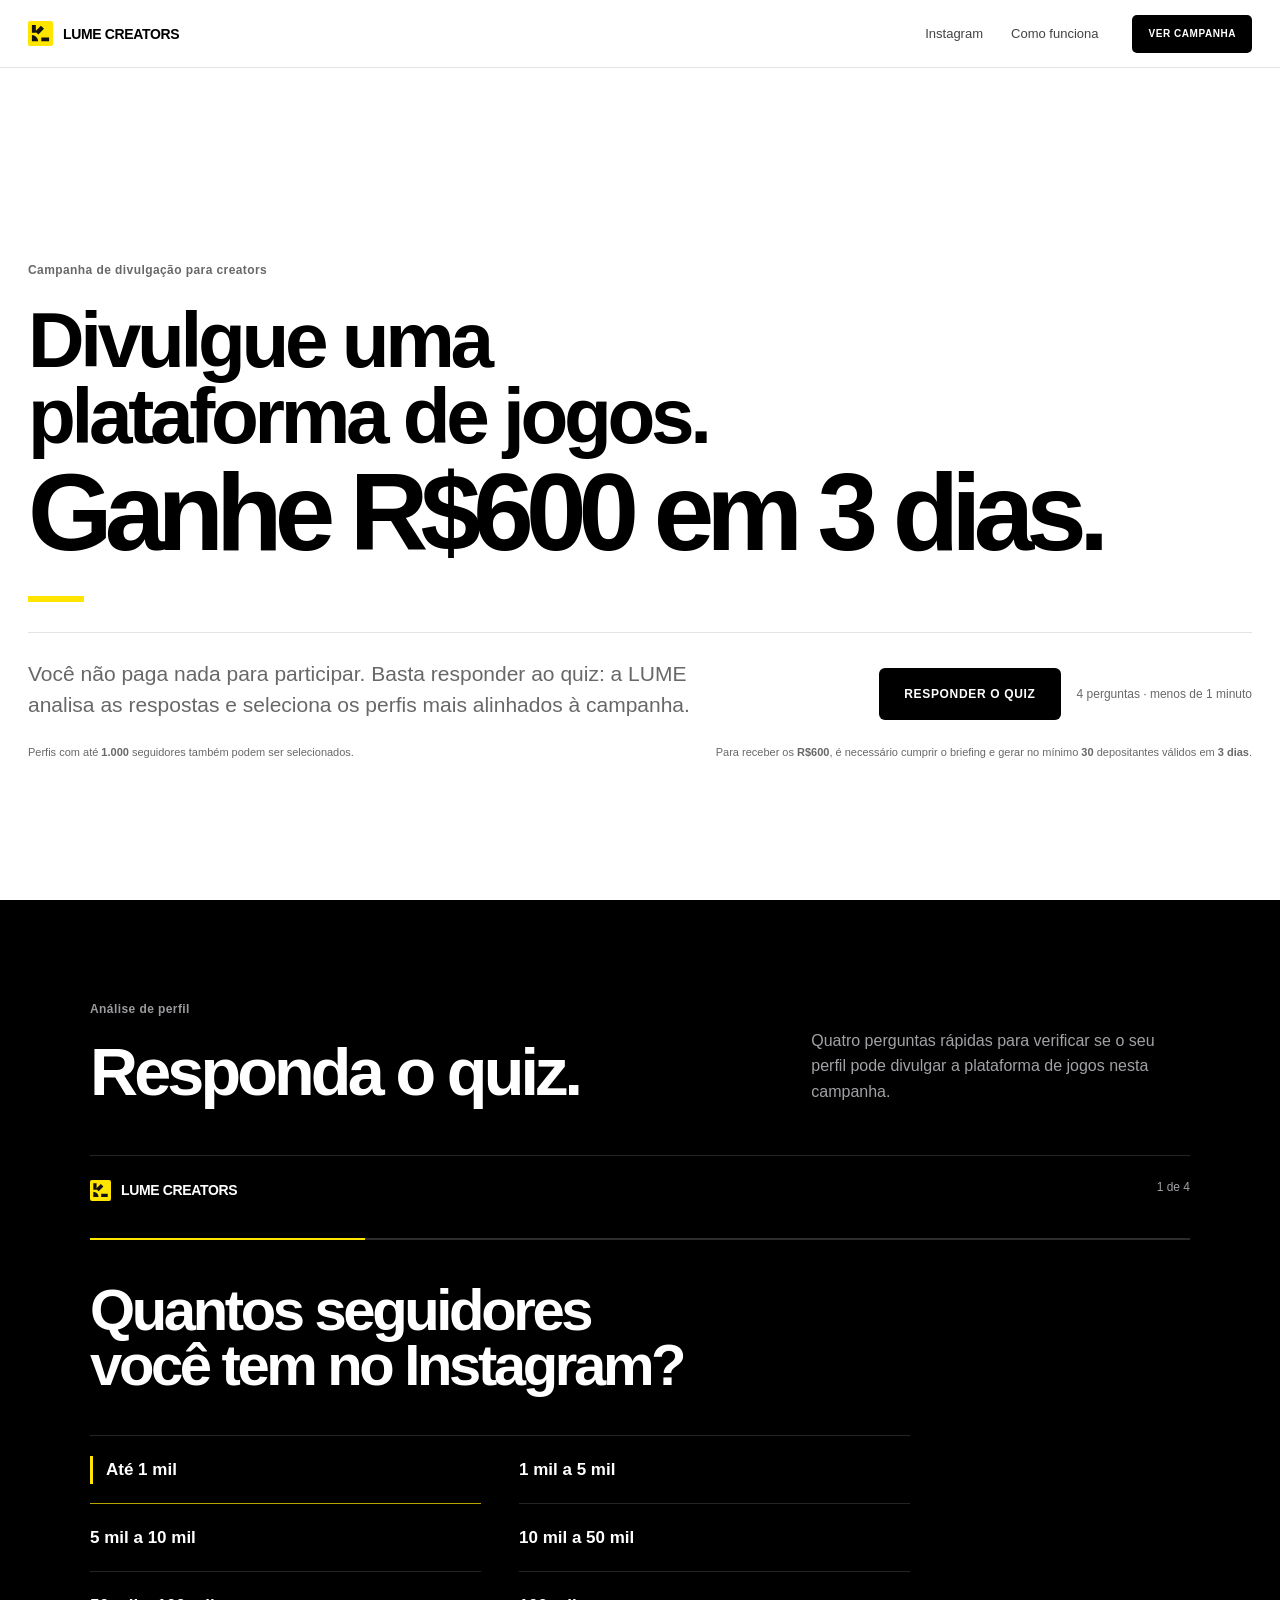
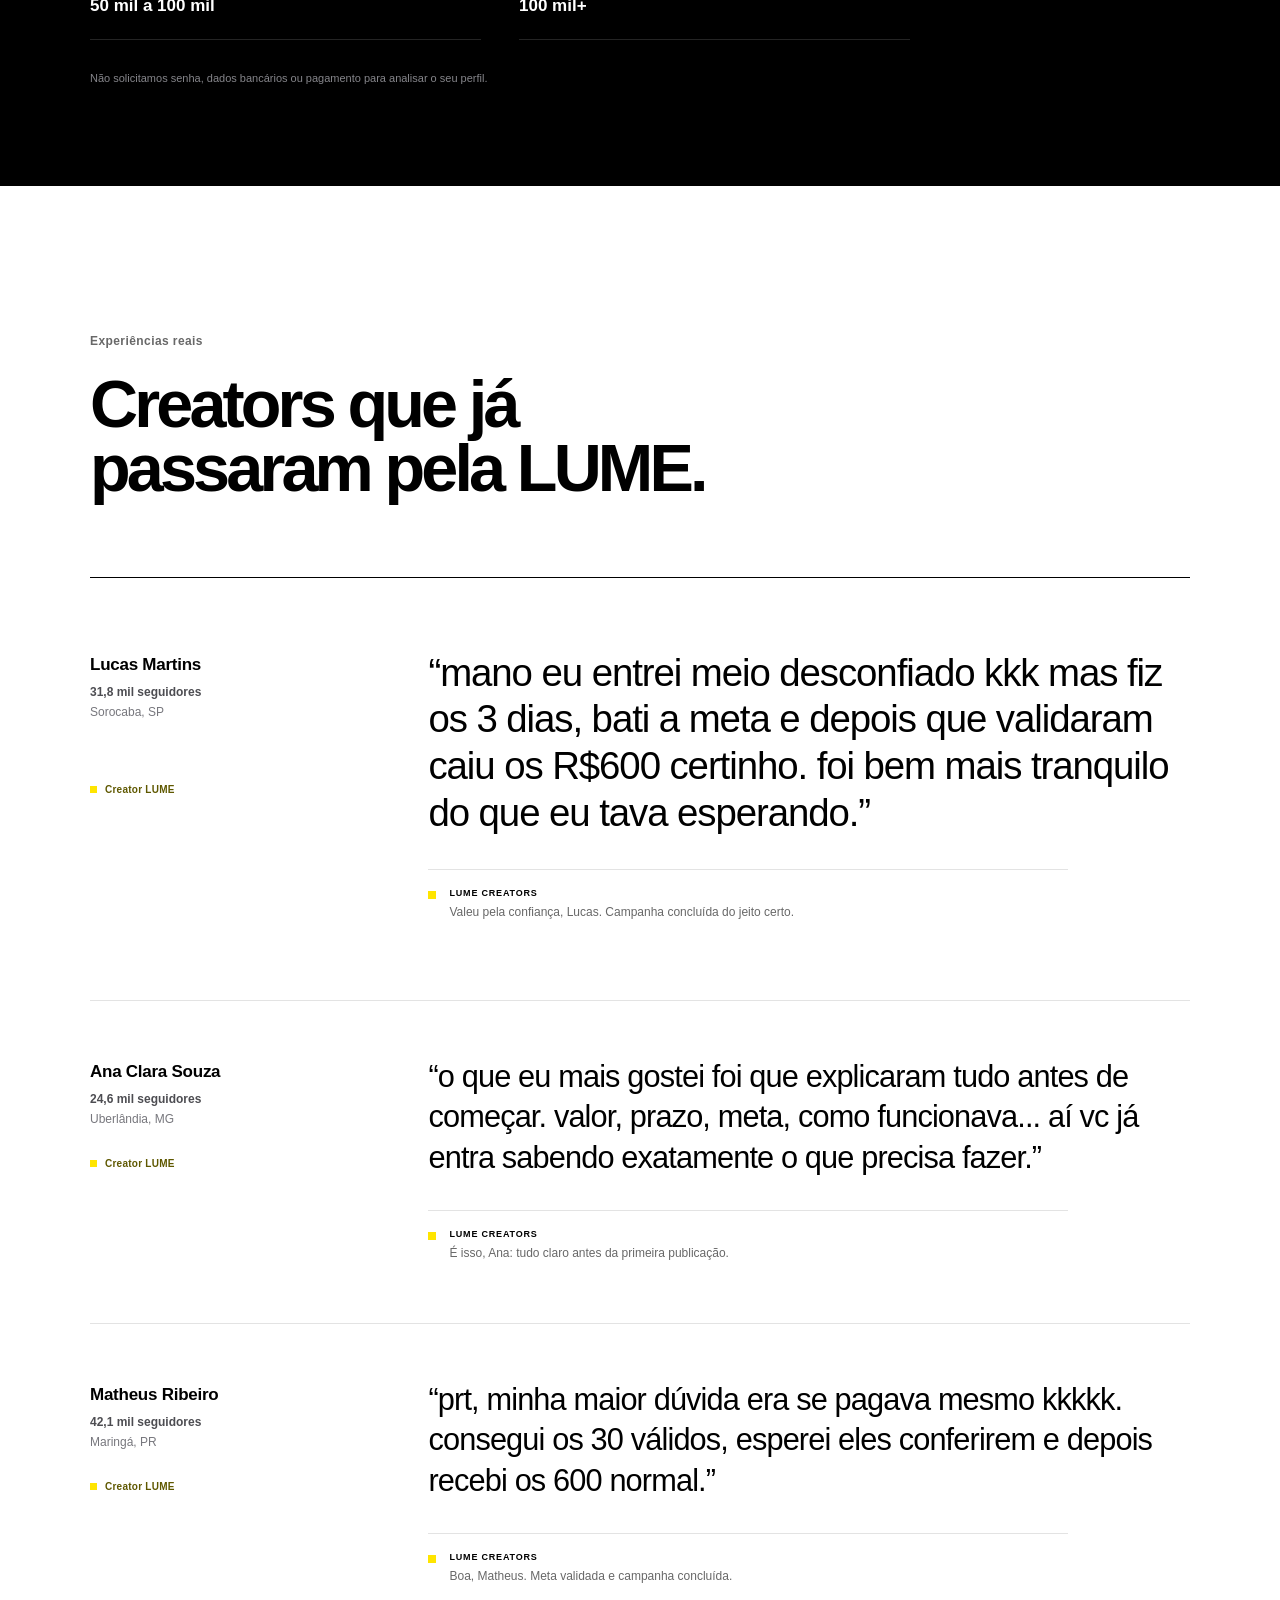
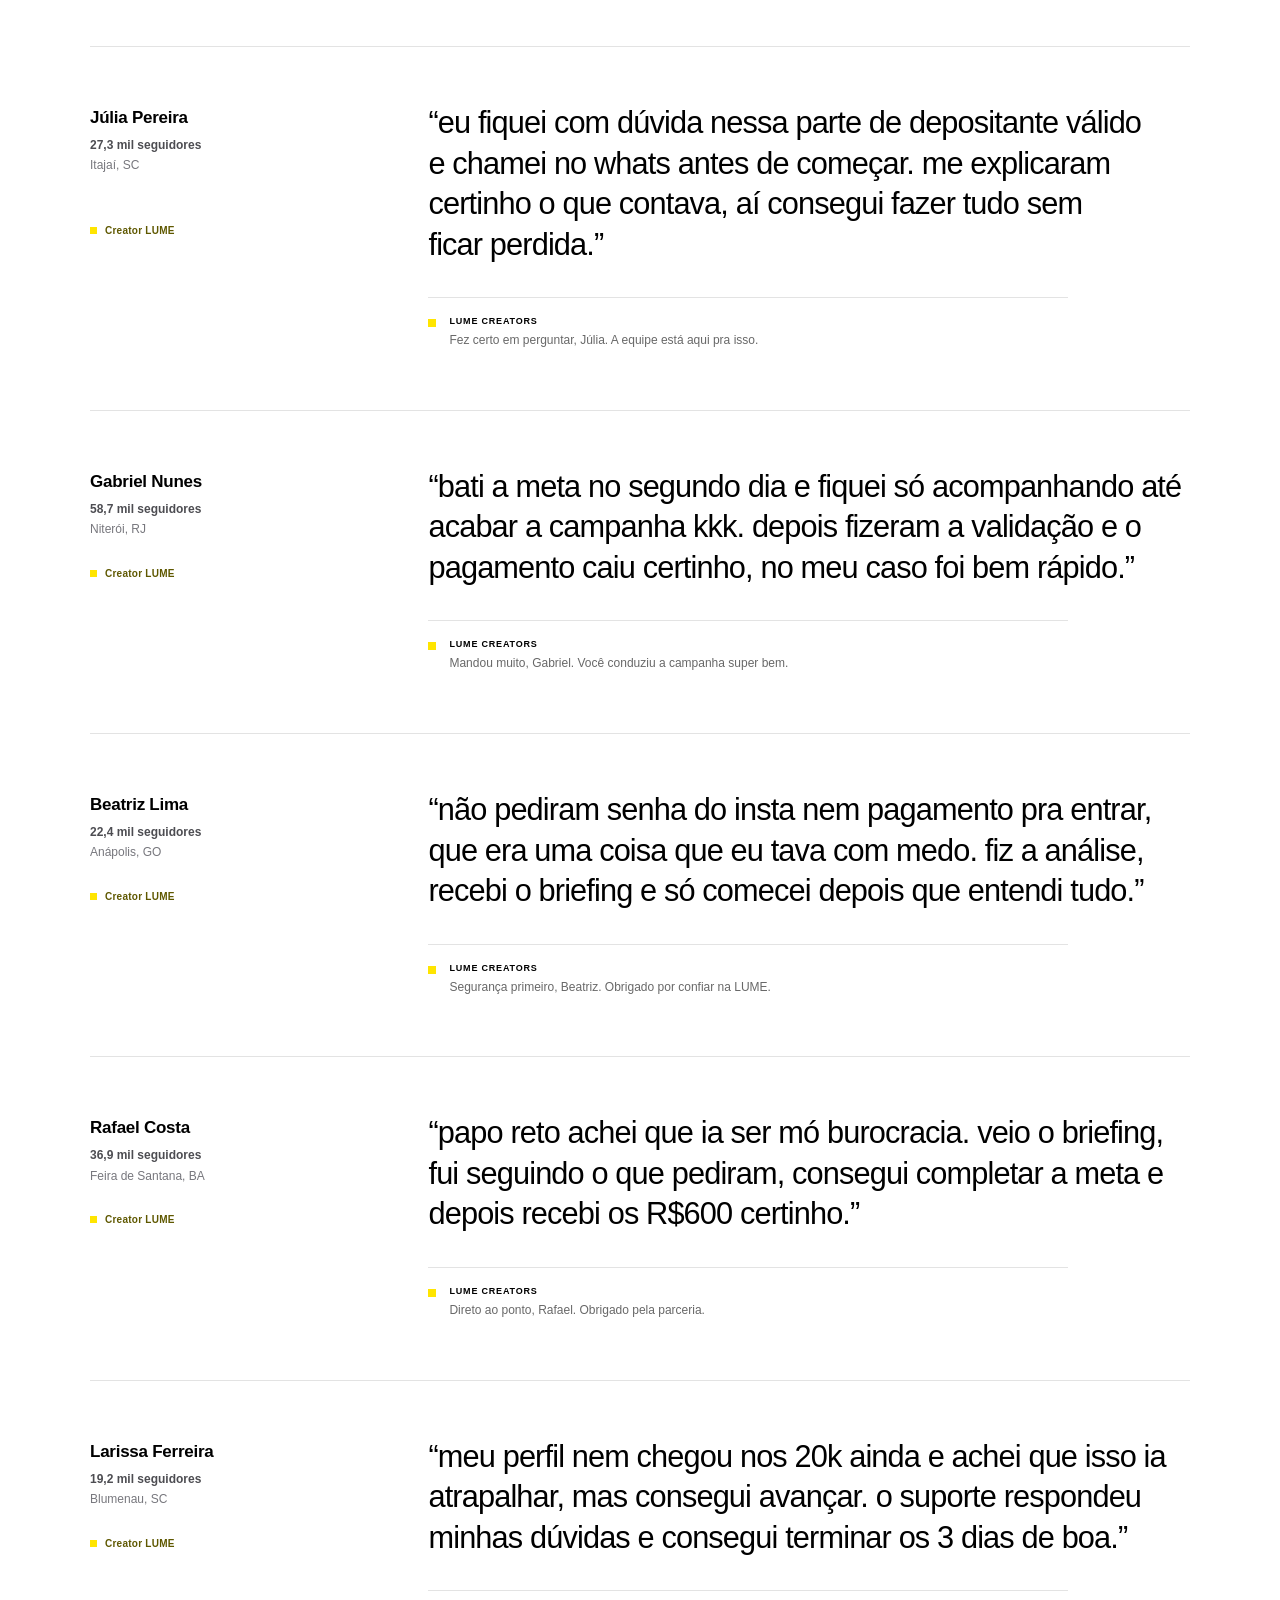
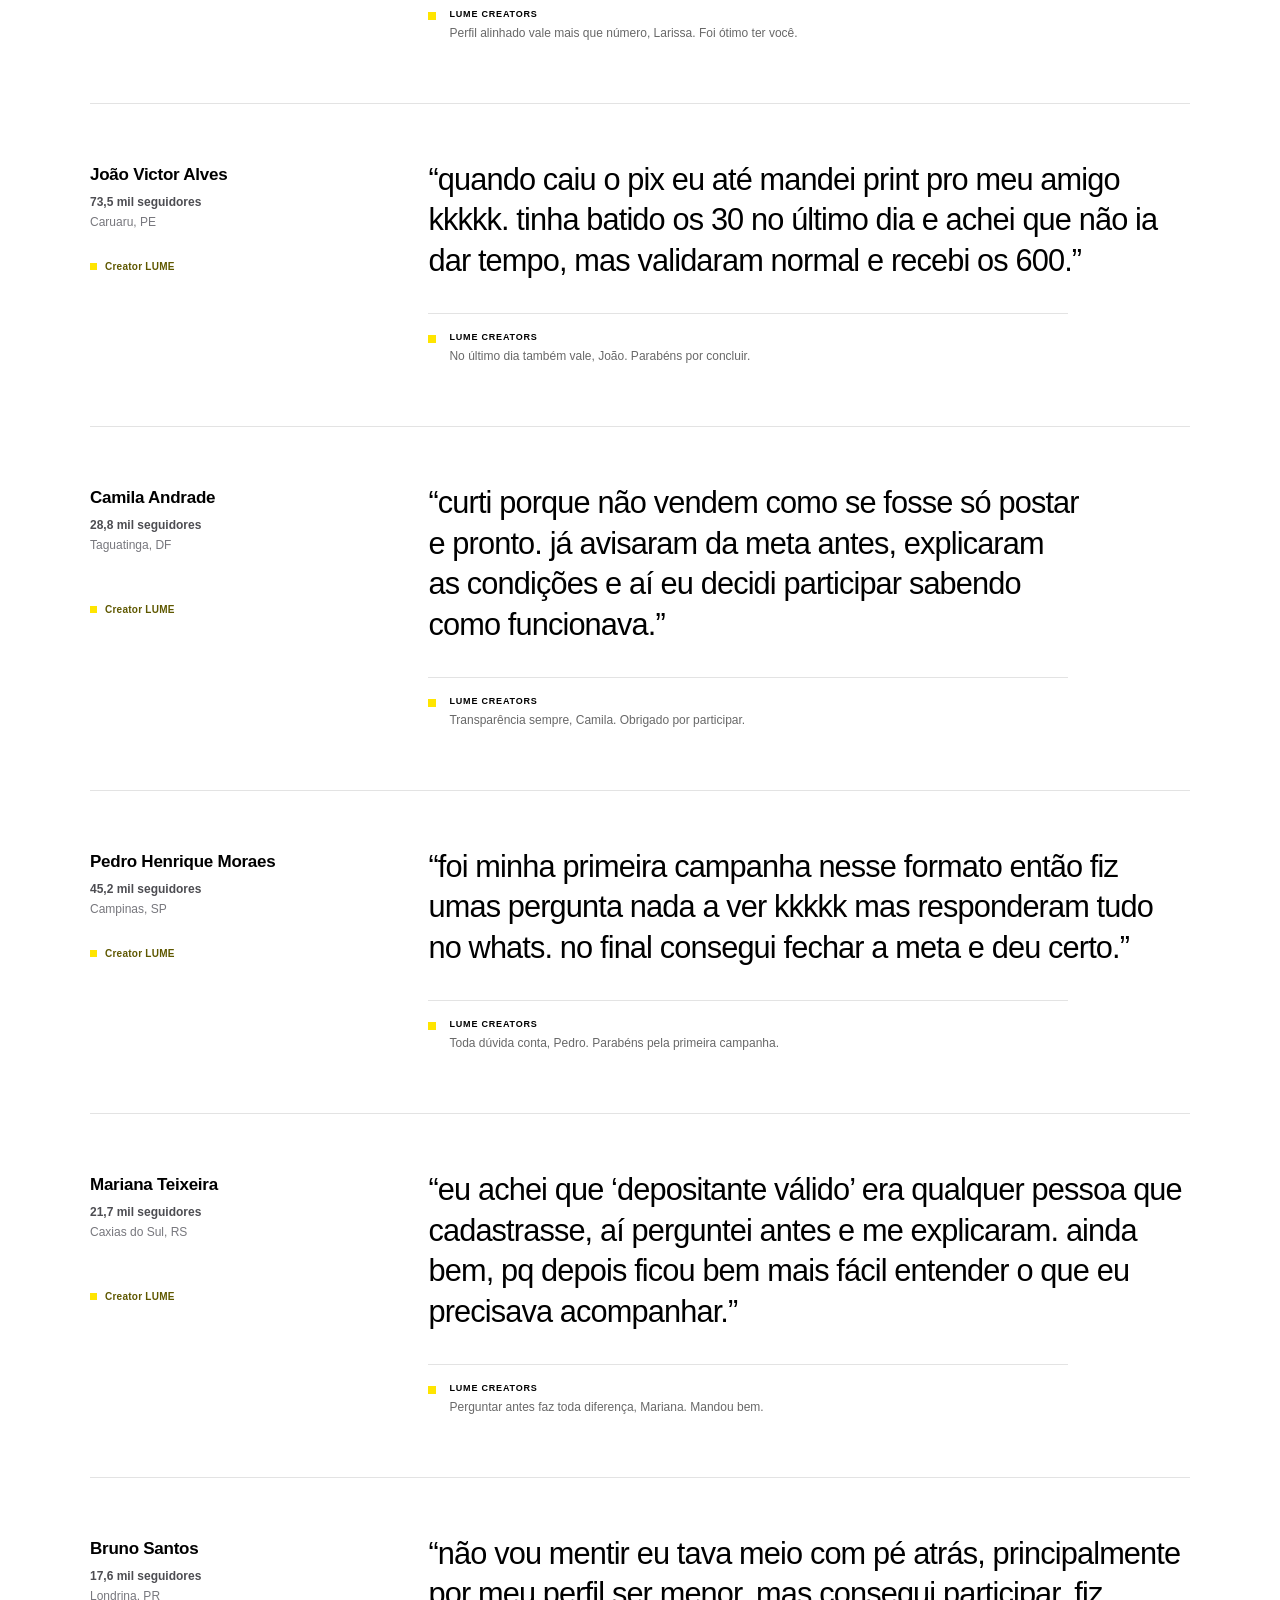
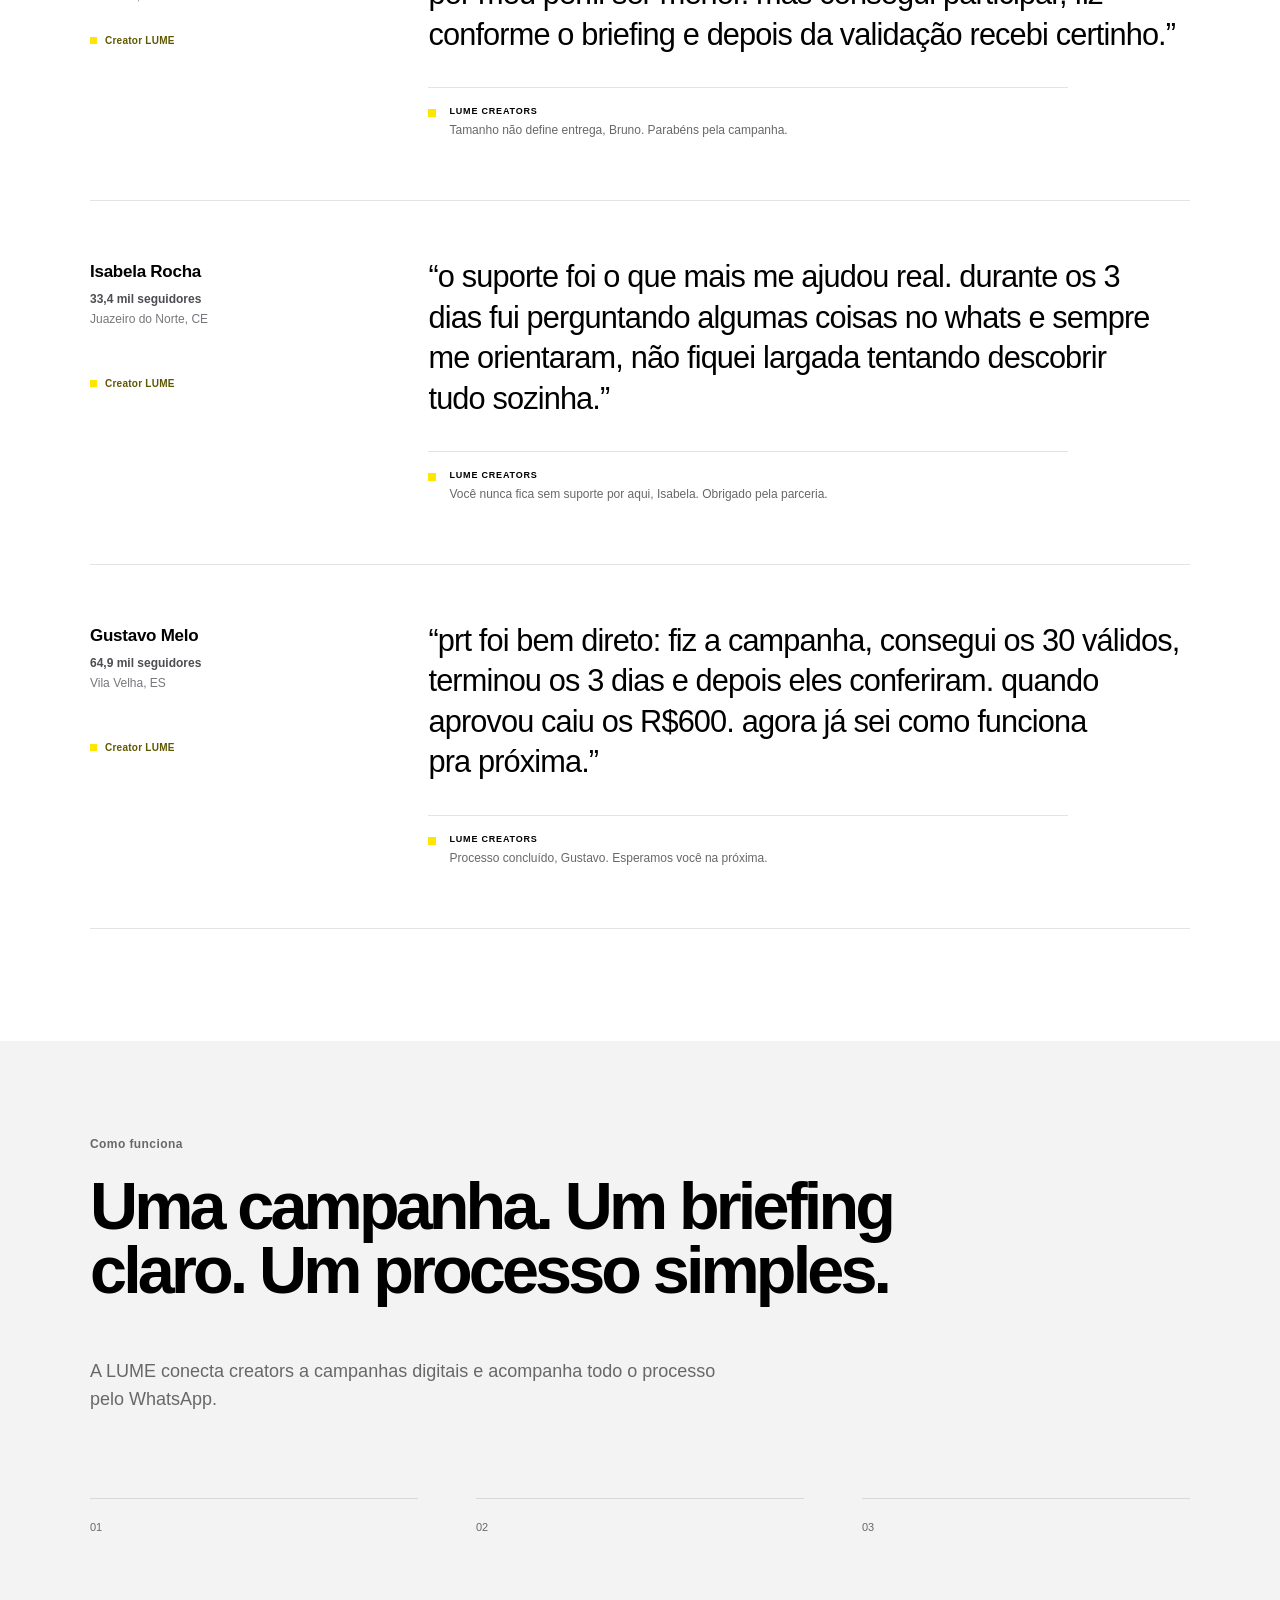
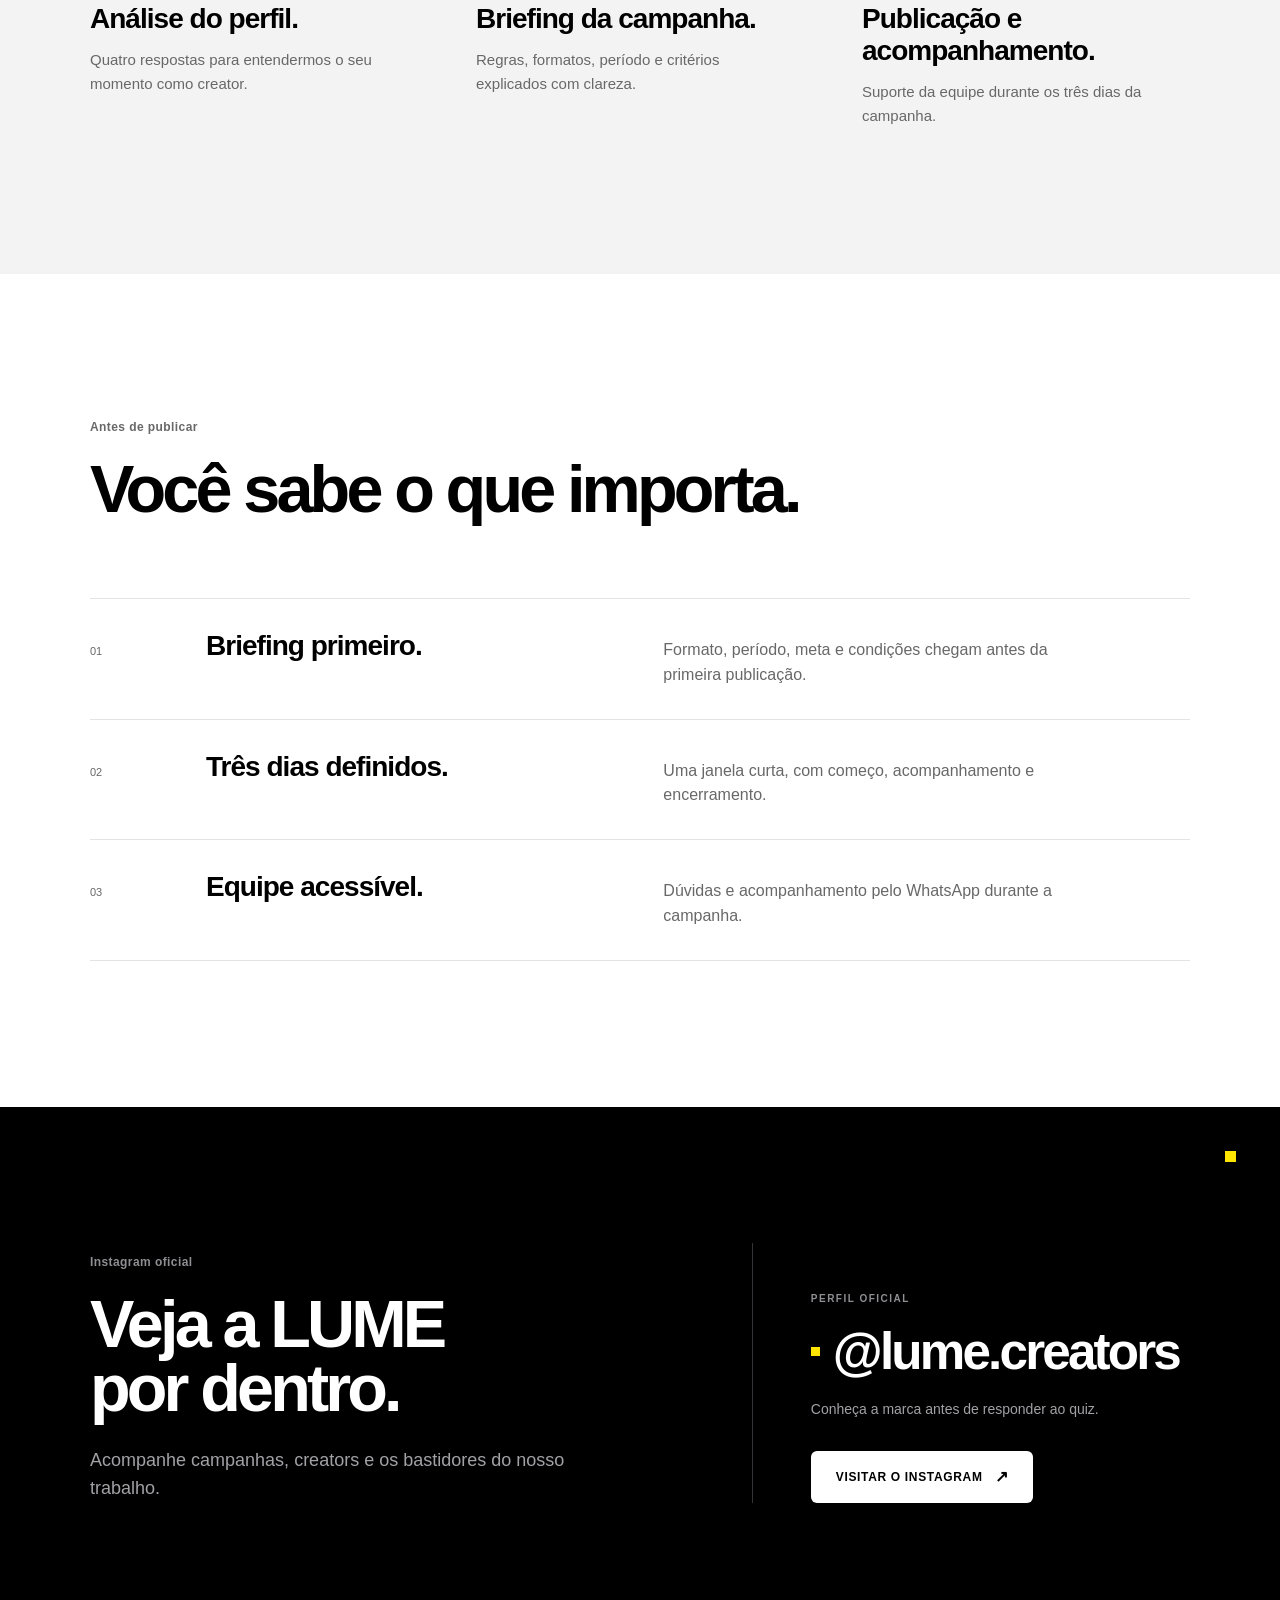
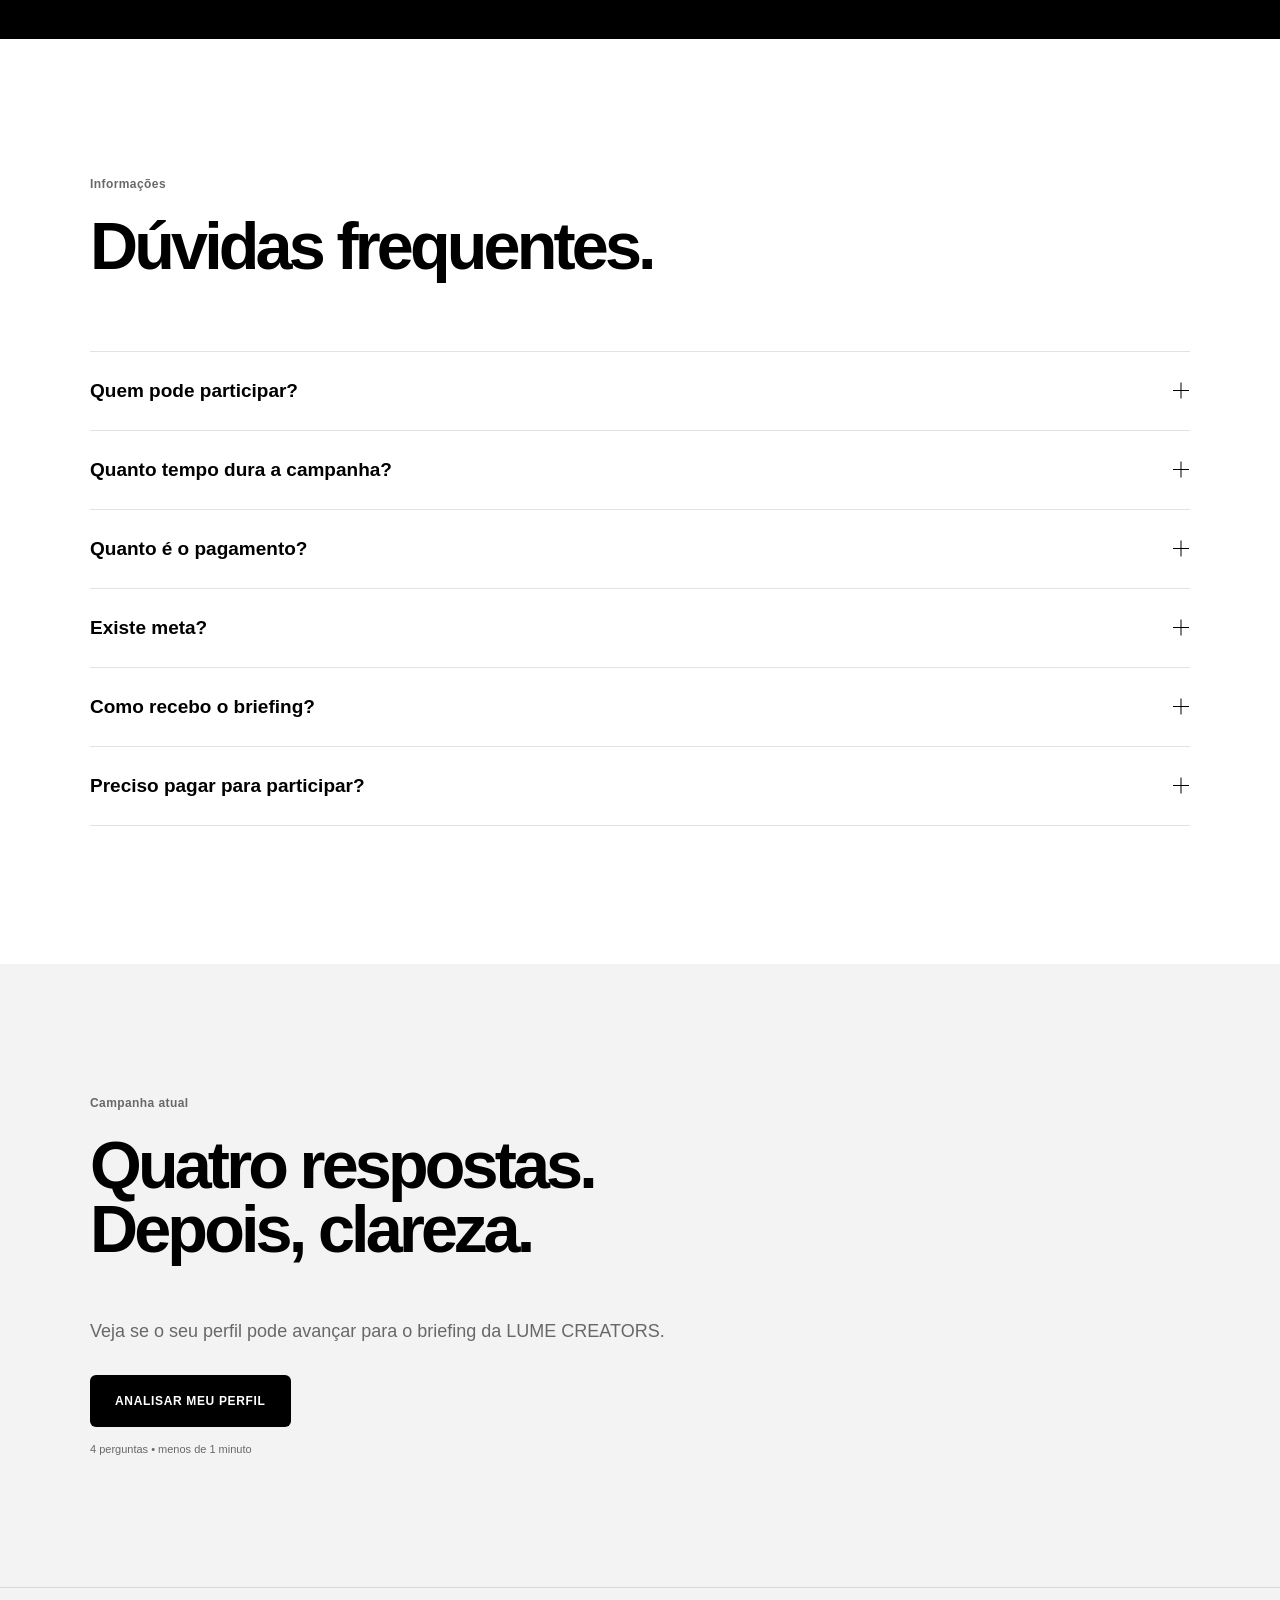
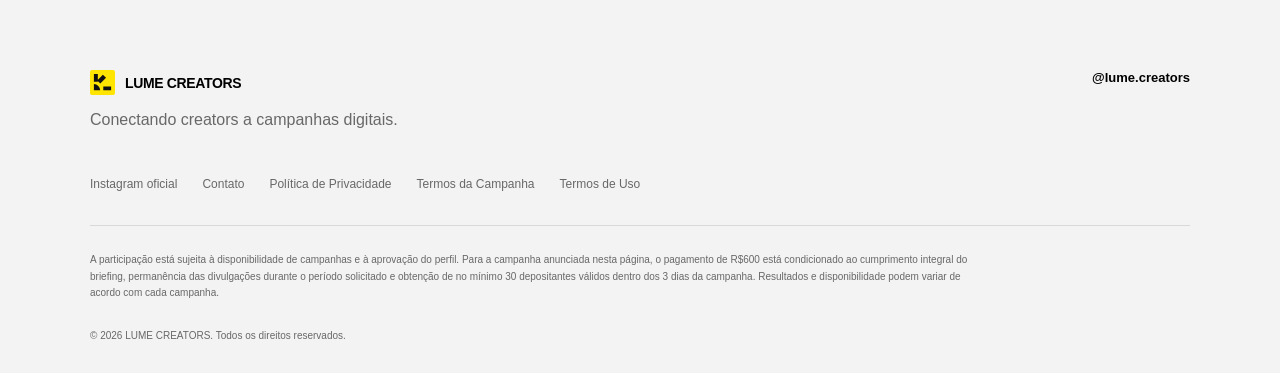
==== index.html @ e03c5bf4 "Initial LUME site and backend" ====
<!doctype html>
<html lang="pt-BR">
<head>
  <meta charset="utf-8">
  <meta name="viewport" content="width=device-width, initial-scale=1, viewport-fit=cover">
  <meta name="description" content="Divulgue uma plataforma de jogos por 3 dias em uma campanha da LUME CREATORS.">
  <meta name="theme-color" content="#ffffff">
  <title>LUME CREATORS — Campanha para plataforma de jogos</title>
  <link rel="stylesheet" href="styles.css?v=20260923b">
</head>
<body>
  <a class="skip-link" href="#conteudo">Pular para o conteúdo</a>
  <header class="site-header">
    <div class="header-inner shell">
      <a class="brand" href="#inicio" aria-label="LUME CREATORS, início">LUME CREATORS</a>
      <nav class="desktop-nav" aria-label="Navegação principal">
        <a data-instagram-link href="https://instagram.com/lume.creators" target="_blank" rel="noopener">Instagram</a>
        <a href="#como-funciona">Como funciona</a>
      </nav>
      <button class="button button-small js-open-quiz" type="button">Ver campanha</button>
    </div>
  </header>

  <main id="conteudo">
    <section class="hero" id="inicio">
      <div class="hero-copy">
        <p class="eyebrow">Campanha de divulgação para creators</p>
        <h1><span data-content="heroTitle">Divulgue uma plataforma de jogos.</span> <em data-content="heroHighlight">Ganhe R$600 em 3 dias.</em></h1>
        <div class="hero-bottom">
          <p class="hero-lede" data-content="heroText">Você não paga nada para participar. Basta responder ao quiz: a LUME analisa as respostas e seleciona os perfis mais alinhados à campanha.</p>
          <div class="hero-actions">
            <button class="button js-open-quiz" type="button" data-content="heroCta">Responder o quiz</button>
            <span>4 perguntas · menos de 1 minuto</span>
          </div>
        </div>
        <div class="hero-disclosure">
          <span>Perfis com até <strong data-campaign="minFollowers">1.000</strong> seguidores também podem ser selecionados.</span>
          <span>Para receber os <strong data-campaign="value">R$600</strong>, é necessário cumprir o briefing e gerar no mínimo <strong data-campaign="goal">30</strong> depositantes válidos em <strong data-campaign="duration">3 dias</strong>.</span>
        </div>
      </div>
    </section>

    <section class="inline-quiz" id="quiz" aria-labelledby="quiz-question">
      <div class="content-shell">
        <div class="funnel-heading">
          <div>
            <p class="eyebrow">Análise de perfil</p>
            <h2>Responda o quiz.</h2>
          </div>
          <p>Quatro perguntas rápidas para verificar se o seu perfil pode divulgar a plataforma de jogos nesta campanha.</p>
        </div>
        <div class="quiz-modal quiz-card" id="quiz-modal">
          <div class="quiz-card-top">
            <span class="brand">LUME CREATORS</span>
            <span class="quiz-counter" id="quiz-counter">1 de 4</span>
          </div>
          <div class="quiz-progress" aria-hidden="true"><i id="quiz-progress"></i></div>
          <div class="quiz-stage" id="quiz-stage"></div>
          <p class="quiz-privacy">Não solicitamos senha, dados bancários ou pagamento para analisar o seu perfil.</p>
        </div>
      </div>
    </section>

    <section class="testimonials surface" id="depoimentos" hidden>
      <div class="content-shell">
        <p class="eyebrow">Experiências reais</p>
        <h2>Creators que já passaram pela LUME.</h2>
        <div class="feedback-track" id="feedback-track"></div>
      </div>
    </section>

    <section class="process" id="como-funciona">
      <div class="content-shell">
        <p class="eyebrow">Como funciona</p>
        <h2 data-content="processTitle">Uma campanha. Um briefing claro. Um processo simples.</h2>
        <p class="section-intro" data-content="processText">A LUME conecta creators a campanhas digitais e acompanha todo o processo pelo WhatsApp.</p>
        <div class="steps">
          <article><span>01</span><h3>Análise do perfil.</h3><p>Quatro respostas para entendermos o seu momento como creator.</p></article>
          <article><span>02</span><h3>Briefing da campanha.</h3><p>Regras, formatos, período e critérios explicados com clareza.</p></article>
          <article><span>03</span><h3>Publicação e acompanhamento.</h3><p>Suporte da equipe durante os três dias da campanha.</p></article>
        </div>
      </div>
    </section>

    <section class="benefits content-shell">
      <p class="eyebrow">Antes de publicar</p>
      <h2 data-content="benefitsTitle">Você sabe o que importa.</h2>
      <div class="benefit-list">
        <article><span>01</span><h3>Briefing primeiro.</h3><p>Formato, período, meta e condições chegam antes da primeira publicação.</p></article>
        <article><span>02</span><h3>Três dias definidos.</h3><p>Uma janela curta, com começo, acompanhamento e encerramento.</p></article>
        <article><span>03</span><h3>Equipe acessível.</h3><p>Dúvidas e acompanhamento pelo WhatsApp durante a campanha.</p></article>
      </div>
    </section>

    <section class="instagram">
      <div class="content-shell instagram-inner">
        <div class="instagram-copy">
          <p class="eyebrow">Instagram oficial</p>
          <h2><span class="motion-title-line">Veja a LUME</span> <span class="motion-title-line">por dentro.</span></h2>
          <p>Acompanhe campanhas, creators e os bastidores do nosso trabalho.</p>
        </div>
        <div class="instagram-action">
          <span>Perfil oficial</span>
          <strong>@lume.creators</strong>
          <p>Conheça a marca antes de responder ao quiz.</p>
          <a class="button button-light" data-instagram-link href="https://instagram.com/lume.creators" target="_blank" rel="noopener">Visitar o Instagram <span aria-hidden="true">↗</span></a>
        </div>
      </div>
    </section>

    <section class="result-flow" id="resultado" hidden>
      <section class="approved-hero">
        <div class="content-shell narrow reveal">
          <p class="approved-kicker">Perfil aprovado</p>
          <h2>Seu perfil passou.</h2>
          <div class="approved-amount" data-campaign="value">R$600</div>
          <h3>Campanha de <span data-campaign="duration">3 dias</span>.</h3>
          <p class="approved-condition">Pagamento condicionado ao cumprimento da meta mínima de <strong><span data-campaign="goal">30</span> depositantes válidos</strong> e demais condições apresentadas no briefing.</p>
          <p class="approved-next-step"><strong>Próximo passo.</strong> Assista ao briefing até o fim para saber exatamente o que publicar, entender como receber os <strong class="next-step-amount" data-campaign="value">R$600</strong> e acessar o contato da equipe.</p>
          <a class="button" href="#vsl">Continuar para o briefing</a>
        </div>
      </section>

      <section class="vsl-section dark-section" id="vsl">
        <div class="content-shell vsl-shell reveal">
          <p class="eyebrow">Briefing da campanha</p>
          <h2>Assista ao briefing.</h2>
          <p>Em poucos minutos, veja como funciona a campanha e quais são os próximos passos.</p>
          <p class="video-watch-note">Assista até o fim para entender todos os detalhes. O contato para receber o briefing é liberado após 80% do vídeo assistido, sem avançar.</p>
          <div class="video-frame" id="video-frame">
            <div class="video-placeholder">
              <button type="button" id="load-video" aria-label="Reproduzir vídeo"><svg viewBox="0 0 24 24"><path d="m9 7 8 5-8 5Z"/></svg></button>
              <span>Vídeo da campanha</span>
            </div>
          </div>
          <div class="video-watch" id="video-watch" hidden>
            <div class="video-watch-head"><span id="video-watch-label">0% assistido</span><span id="video-watch-time">0:00 / --:--</span></div>
            <div class="video-watch-track" id="video-watch-track" role="progressbar" aria-label="Progresso assistido do briefing" aria-valuemin="0" aria-valuemax="100" aria-valuenow="0"><i id="video-watch-fill"></i><span class="video-watch-mark" aria-hidden="true"></span></div>
            <div class="video-watch-foot"><span>Contato liberado em 80%</span><div class="video-watch-controls"><button type="button" id="video-play-pause">Pausar</button><button type="button" id="video-mute">Silenciar</button></div></div>
            <button class="button button-light video-contact" id="video-contact" type="button" hidden>Receber briefing <span aria-hidden="true">↗</span></button>
            <span class="visually-hidden" id="video-watch-announcement" role="status" aria-live="polite"></span>
          </div>
        </div>
      </section>

      <section class="campaign-story" aria-label="Resumo da campanha">
        <article class="campaign-moment moment-light">
          <div class="content-shell reveal">
            <span class="moment-number">01</span>
            <div><strong data-campaign="value">R$600</strong><p>Valor da campanha após o cumprimento das condições.</p></div>
          </div>
        </article>
        <article class="campaign-moment moment-soft align-right">
          <div class="content-shell reveal">
            <span class="moment-number">02</span>
            <div><strong data-campaign="duration">3 dias.</strong><p>Um período curto e definido para executar a campanha.</p></div>
          </div>
        </article>
        <article class="campaign-moment moment-light">
          <div class="content-shell reveal">
            <span class="moment-number">03</span>
            <div><strong><span data-campaign="goal">30</span> depositantes válidos.</strong><p>A meta mínima necessária para validação da campanha.</p></div>
          </div>
        </article>
        <article class="campaign-moment moment-dark align-right">
          <div class="content-shell reveal">
            <span class="moment-number">04</span>
            <div>
              <strong>Acompanhamento pelo WhatsApp.</strong>
              <p>Briefing e suporte durante todo o período.</p>
            </div>
          </div>
        </article>
      </section>

      <section class="result-legal">
        <div class="content-shell reveal">
          <p data-content="conditions">Para receber os R$600 desta campanha, o creator deverá cumprir integralmente o briefing, manter as divulgações pelo período determinado e gerar no mínimo 30 depositantes válidos durante os 3 dias.</p>
        </div>
      </section>
    </section>

    <section class="faq content-shell" id="faq">
      <p class="eyebrow">Informações</p>
      <h2 data-content="faqTitle">Dúvidas frequentes.</h2>
      <div class="faq-list" id="faq-list"></div>
    </section>

    <section class="final-cta surface">
      <div class="content-shell narrow">
        <p class="eyebrow">Campanha atual</p>
        <h2 data-content="finalTitle">Quatro respostas. Depois, clareza.</h2>
        <p data-content="finalText">Veja se o seu perfil pode avançar para o briefing da LUME CREATORS.</p>
        <button class="button js-open-quiz" type="button">Analisar meu perfil</button>
        <small>4 perguntas • menos de 1 minuto</small>
      </div>
    </section>
  </main>

  <footer class="site-footer surface">
    <div class="content-shell">
      <div class="footer-main">
        <div><a class="brand" href="#inicio">LUME CREATORS</a><p>Conectando creators a campanhas digitais.</p></div>
        <a data-instagram-link href="https://instagram.com/lume.creators" target="_blank" rel="noopener">@lume.creators</a>
      </div>
      <nav class="footer-links" aria-label="Links do rodapé">
        <a data-instagram-link href="https://instagram.com/lume.creators" target="_blank" rel="noopener">Instagram oficial</a>
        <button type="button" data-legal="contact">Contato</button>
        <button type="button" data-legal="privacy">Política de Privacidade</button>
        <button type="button" data-legal="campaign">Termos da Campanha</button>
        <button type="button" data-legal="terms">Termos de Uso</button>
      </nav>
      <p class="legal-copy" data-content="legalText">A participação está sujeita à disponibilidade de campanhas e à aprovação do perfil. Para a campanha anunciada nesta página, o pagamento de R$600 está condicionado ao cumprimento integral do briefing, permanência das divulgações durante o período solicitado e obtenção de no mínimo 30 depositantes válidos dentro dos 3 dias da campanha. Resultados e disponibilidade podem variar de acordo com cada campanha.</p>
      <p class="copyright">© 2026 LUME CREATORS. Todos os direitos reservados.</p>
    </div>
  </footer>

  <div class="analysis-screen" id="analysis-screen" role="status" aria-live="polite" hidden>
    <span class="brand">LUME CREATORS</span>
    <div>
      <h2>Analisando seu perfil</h2>
      <p id="analysis-message">Verificando perfil</p>
      <div class="analysis-line"><i></i></div>
    </div>
  </div>

  <dialog class="legal-modal" id="legal-modal">
    <button class="icon-button" id="close-legal" type="button" aria-label="Fechar"><span></span><span></span></button>
    <div id="legal-content"></div>
  </dialog>

  <div class="toast" id="toast" role="status" aria-live="polite"></div>
  <script src="assets/vendor/gsap.min.js?v=3.13.0" defer></script>
  <script src="assets/vendor/ScrollTrigger.min.js?v=3.13.0" defer></script>
  <script src="feedback-data.js?v=20260922" defer></script>
  <script src="app.js?v=20260923a" defer></script>
  <script src="motion.js?v=20260922b" defer></script>
</body>
</html>
---- styles.css ----
:root {
  --ink: #000000;
  --muted: #686868;
  --line: rgba(0, 0, 0, .11);
  --line-dark: rgba(255, 255, 255, .14);
  --surface: #f3f3f3;
  --yellow: #ffe500;
  --white: #ffffff;
  --max: 1240px;
  --content: 1100px;
  --ease: cubic-bezier(.22, .8, .28, 1);
}

* { box-sizing: border-box; }
html { scroll-behavior: smooth; }
body { margin: 0; overflow-x: hidden; background: var(--white); color: var(--ink); font-family: Aptos, "Helvetica Neue", Arial, sans-serif; -webkit-font-smoothing: antialiased; }
body.locked { overflow: hidden; }
button, input, textarea, select { font: inherit; }
button { border: 0; cursor: pointer; }
a { color: inherit; text-decoration: none; }
svg { fill: none; stroke: currentColor; stroke-width: 1.7; stroke-linecap: round; stroke-linejoin: round; }
.skip-link { position: fixed; left: 20px; top: -80px; z-index: 999; padding: 11px 16px; border-radius: 8px; background: var(--ink); color: var(--white); }
.skip-link:focus { top: 20px; }
.shell { width: min(calc(100% - 56px), var(--max)); margin-inline: auto; }
.content-shell { width: min(calc(100% - 56px), var(--content)); margin-inline: auto; }
.narrow { max-width: 760px; }
.surface { background: var(--surface); }

.site-header { position: sticky; top: 0; z-index: 50; height: 68px; background: rgba(255, 255, 255, .96); border-bottom: 1px solid var(--line); backdrop-filter: blur(14px); transition: background-color .35s ease, border-color .35s ease, box-shadow .35s ease; }
.site-header.is-scrolled { background: rgba(255, 255, 255, .9); border-color: rgba(0, 0, 0, .08); box-shadow: 0 10px 34px rgba(0, 0, 0, .045); }
.header-inner { height: 100%; display: flex; align-items: center; gap: 34px; }
.brand { display: inline-flex; align-items: center; gap: 10px; font-size: 14px; font-weight: 720; letter-spacing: -.025em; }
.brand::before { content: ""; width: 25px; height: 25px; flex: 0 0 25px; border-radius: 2px; background-color: var(--yellow); background-image: url("data:image/svg+xml,%3Csvg xmlns='http://www.w3.org/2000/svg' viewBox='0 0 32 32'%3E%3Crect width='32' height='32' fill='%23ffe500'/%3E%3Cpath d='M5 5h5v10H5zM16.5 6l4 4-7.3 7.3-4-4zM17 21h10v5H17zM5 26V18a8 8 0 0 1 8 8z' fill='%23111111'/%3E%3C/svg%3E"); background-size: cover; transition: transform .35s var(--ease); }
.site-header.is-scrolled .brand::before { transform: scale(.9); }
.desktop-nav { display: flex; align-items: center; gap: 28px; margin-left: auto; font-size: 13px; color: #424245; }
.desktop-nav a, .footer-links a, .footer-links button { transition: opacity .2s ease; }
.desktop-nav a:hover, .footer-links a:hover, .footer-links button:hover { opacity: .55; }

.button { position: relative; min-height: 52px; display: inline-flex; align-items: center; justify-content: center; overflow: hidden; isolation: isolate; padding: 0 25px; border-radius: 6px; background: var(--ink); color: var(--white); font-size: 12px; font-weight: 720; letter-spacing: .055em; text-transform: uppercase; transition: transform .25s var(--ease), background .25s ease, color .25s ease, opacity .25s ease; }
.button:hover { transform: translateY(-2px); }
.button:active { transform: scale(.985); transition-duration: .12s; }
.motion-sheen { position: absolute; inset: -45% auto -45% -28%; z-index: 1; width: 22%; pointer-events: none; opacity: 0; background: linear-gradient(90deg, transparent, rgba(255, 255, 255, .2), transparent); transform: translate3d(-220%, 0, 0) skewX(-16deg); }
.button:focus-visible, a:focus-visible, input:focus-visible, .faq-question:focus-visible { outline: 3px solid rgba(255, 229, 0, .72); outline-offset: 3px; }
.button-small { min-height: 38px; padding: 0 16px; border-radius: 5px; font-size: 10px; }
.button-light { background: var(--white); color: var(--ink); }
.button-light:hover { background: var(--yellow); }
.button-outline { background: transparent; color: var(--ink); box-shadow: inset 0 0 0 1px var(--ink); }

.eyebrow, .approved-kicker { margin: 0 0 24px; color: var(--muted); font-size: 12px; font-weight: 620; letter-spacing: .035em; line-height: 1.2; text-transform: none; }
h1, h2, h3, p { margin-top: 0; }
h1, h2, h3 { text-wrap: balance; }
h1, h2, h3 { font-family: "Aptos Display", Aptos, "Helvetica Neue", Arial, sans-serif; }
h1 { max-width: 1180px; margin: 0; font-size: clamp(78px, 8.5vw, 118px); font-weight: 700; letter-spacing: -.072em; line-height: .9; }
h1 > [data-content="heroTitle"] { display: block; max-width: 1020px; font-size: .72em; font-weight: 620; letter-spacing: -.055em; line-height: .98; }
h1 em { display: block; margin-top: .08em; color: var(--ink); font-style: normal; }
h1 em::after { content: ""; display: block; width: 56px; height: 6px; margin-top: 34px; background: var(--yellow); transform: scaleX(var(--hero-rule-scale, 1)); transform-origin: left center; }
.hero-amount-inline { display: inline-block; }
h2 { font-size: clamp(42px, 5.2vw, 68px); font-weight: 680; letter-spacing: -.058em; line-height: .96; }
h3 { letter-spacing: -.035em; }

.hero { width: min(calc(100% - 56px), var(--max)); min-height: calc(100svh - 68px); display: flex; align-items: center; margin-inline: auto; padding: clamp(88px, 10vw, 132px) 0 72px; }
.hero-copy { width: 100%; }
.hero-bottom { position: relative; display: grid; grid-template-columns: minmax(0, 1.12fr) minmax(300px, .68fr); gap: 88px; align-items: end; margin-top: 30px; padding-top: 26px; }
.hero-bottom::before { content: ""; position: absolute; left: 0; top: 0; width: 100%; height: 1px; background: var(--line); transform: scaleX(var(--hero-divider-scale, 1)); transform-origin: left center; }
.hero-lede { max-width: 680px; margin: 0; color: var(--muted); font-size: clamp(18px, 1.7vw, 21px); line-height: 1.48; }
.hero-actions { display: flex; align-items: center; justify-content: flex-end; gap: 16px; }
.hero-actions span { color: var(--muted); font-size: 12px; white-space: nowrap; }
.hero-actions .button:hover { background: var(--yellow); color: var(--ink); transform: scale(1.01); }
.hero-disclosure { display: flex; justify-content: space-between; gap: 40px; margin-top: 24px; color: var(--muted); font-size: 11px; line-height: 1.55; }
.hero-disclosure span:last-child { max-width: 580px; text-align: right; }

.inline-quiz { padding: clamp(86px, 8vw, 112px) 0; background: var(--ink); color: var(--white); scroll-margin-top: 68px; }
.inline-quiz .eyebrow { color: #9b9b9f; }
.funnel-heading { display: grid; grid-template-columns: minmax(0, 1.25fr) minmax(280px, .75fr); align-items: end; gap: 90px; margin-bottom: 50px; }
.funnel-heading h2 { margin: 0; }
.funnel-heading > p { max-width: 420px; margin: 0; color: #a1a1a6; font-size: 16px; line-height: 1.6; }
.quiz-card { position: relative; width: 100%; padding-top: 24px; border-top: 1px solid var(--line-dark); }
.quiz-card-top { height: 58px; display: flex; align-items: flex-start; justify-content: space-between; gap: 24px; }
.quiz-card .brand::before { width: 21px; height: 21px; flex-basis: 21px; }
.quiz-counter { color: #a1a1a6; font-size: 12px; }
.quiz-progress { height: 2px; overflow: hidden; background: #2c2c2f; }
.quiz-progress i { display: block; width: 25%; height: 100%; background: var(--yellow); transition: width .3s var(--ease); }
.quiz-stage { min-height: 370px; display: grid; align-items: center; padding: 42px 0 32px; }
.question-panel { width: min(100%, 820px); }
.question-panel h2 { max-width: 760px; margin-bottom: 42px; color: var(--white); font-size: clamp(38px, 5vw, 58px); }
.option-list { display: grid; grid-template-columns: repeat(2, minmax(0, 1fr)); gap: 0 38px; border-top: 1px solid var(--line-dark); }
.quiz-option { position: relative; min-height: 68px; padding: 0 18px 0 0; border-bottom: 1px solid var(--line-dark); border-radius: 0; background: transparent; color: var(--white); text-align: left; font-size: 17px; font-weight: 560; transition: padding .24s var(--ease), color .24s ease, border-color .24s ease; }
.quiz-option::before { content: ""; position: absolute; left: 0; top: 50%; width: 3px; height: 0; background: var(--yellow); transform: translateY(-50%); transition: height .24s var(--ease); }
.quiz-option:hover { padding-left: 16px; border-color: rgba(255, 229, 0, .5); background: transparent; color: var(--white); transform: none; }
.quiz-option:hover::before { height: 28px; }
.quiz-option:focus-visible { padding-left: 16px; border-color: rgba(255, 229, 0, .72); outline: 0; }
.quiz-option:focus-visible::before { height: 28px; }
.instagram-form { max-width: 720px; display: flex; flex-direction: column; align-items: flex-start; gap: 12px; }
.instagram-form input { width: 100%; height: 68px; padding: 0 2px; border: 0; border-bottom: 1px solid var(--line-dark); border-radius: 0; outline: none; background: transparent; color: var(--white); font-size: 22px; transition: border-color .2s ease; }
.instagram-form input:focus { border-color: var(--yellow); }
.instagram-form input::placeholder { color: #77777d; }
.instagram-form .error { min-height: 18px; color: #ffb4aa; font-size: 12px; }
.instagram-form .button { background: var(--white); color: var(--ink); }
.quiz-privacy { margin: 0; color: #85858a; font-size: 11px; }
.testimonials { padding: 148px 0 112px; background: var(--white); }
.testimonials h2 { max-width: 760px; }
.section-intro { max-width: 650px; color: var(--muted); font-size: 18px; line-height: 1.55; }
.feedback-track { margin-top: 76px; border-top: 1px solid var(--ink); }
.feedback-card { position: relative; display: grid; grid-template-columns: minmax(180px, .31fr) minmax(0, 1fr); grid-template-rows: auto auto auto; column-gap: clamp(42px, 8vw, 126px); min-height: 0; padding: 56px 0 60px; border-bottom: 1px solid var(--line); background: transparent; }
.feedback-card::before { position: absolute; top: -1px; left: 0; width: 0; height: 2px; background: var(--yellow); content: ''; transition: width .45s var(--ease); }
.feedback-head { grid-column: 1; grid-row: 1; align-self: start; padding-top: 5px; }
.feedback-name strong { display: block; }
.feedback-name strong { font-size: 17px; font-weight: 650; letter-spacing: -.015em; }
.feedback-meta { display: flex; flex-direction: column; align-items: flex-start; gap: 3px; margin: 9px 0 0; color: var(--muted); font-size: 12px; line-height: 1.45; }
.feedback-meta strong { color: #4d4d52; font-weight: 560; }
.feedback-meta span { color: #77777d; }
.feedback-badge { grid-column: 1; grid-row: 2; display: inline-flex; align-items: center; align-self: start; justify-self: start; gap: 8px; margin: 20px 0 0; color: #5f5800; font-size: 10px; font-weight: 620; letter-spacing: .025em; }
.feedback-badge::before { width: 7px; height: 7px; background: var(--yellow); content: ''; }
.feedback-card blockquote { grid-column: 2; grid-row: 1 / span 2; max-width: 790px; margin: 0; font-size: clamp(24px, 2.4vw, 34px); font-weight: 520; line-height: 1.32; letter-spacing: -.028em; text-wrap: pretty; transition: transform .35s var(--ease); }
.feedback-card:first-child { padding-top: 72px; padding-bottom: 78px; }
.feedback-card:first-child blockquote { max-width: 850px; font-size: clamp(30px, 3vw, 42px); line-height: 1.22; }
.agency-reply { position: relative; grid-column: 2; grid-row: 3; display: grid; grid-template-columns: 8px minmax(0, 1fr); column-gap: 13px; max-width: 640px; margin-top: 32px; padding-top: 18px; border-top: 1px solid var(--line); }
.agency-reply::before { width: 8px; height: 8px; margin-top: 3px; background: var(--yellow); content: ''; }
.agency-reply strong { grid-column: 2; display: block; margin-bottom: 5px; font-size: 9px; font-weight: 720; letter-spacing: .09em; }
.agency-reply p { grid-column: 2; margin: 0; color: var(--muted); font-size: 12px; line-height: 1.55; }

@media (hover: hover) {
  .feedback-card:hover::before { width: 92px; }
  .feedback-card:hover blockquote { transform: translateX(6px); }
}

.process { padding: 96px 0 146px; background: var(--surface); }
.process h2 { max-width: 900px; }
.process .section-intro { margin-top: 28px; }
.steps { display: grid; grid-template-columns: repeat(3, 1fr); gap: 58px; margin-top: 84px; }
.steps article { padding-top: 22px; border-top: 1px solid var(--line); }
.steps span { display: block; margin-bottom: 70px; color: var(--muted); font-size: 11px; }
.steps h3 { margin-bottom: 13px; font-size: 28px; font-weight: 620; }
.steps p { max-width: 300px; margin: 0; color: var(--muted); font-size: 15px; line-height: 1.6; }

.benefits { padding: 146px 0; }
.benefits > h2 { max-width: 760px; margin-bottom: 76px; }
.benefit-list { border-top: 1px solid var(--line); }
.benefit-list article { display: grid; grid-template-columns: 80px minmax(240px, .8fr) minmax(280px, 1fr); gap: 36px; align-items: baseline; padding: 31px 0; border-bottom: 1px solid var(--line); }
.benefit-list span { color: var(--muted); font-size: 11px; }
.benefit-list h3 { margin: 0; font-size: 28px; font-weight: 620; }
.benefit-list p { max-width: 440px; margin: 0; color: var(--muted); font-size: 16px; line-height: 1.55; }

.instagram { position: relative; overflow: hidden; background: var(--ink); color: var(--white); }
.instagram::after { content: ""; position: absolute; top: 44px; right: 44px; width: 11px; height: 11px; background: var(--yellow); }
.instagram-inner { display: grid; grid-template-columns: minmax(0, 1fr) minmax(390px, .78fr); gap: 100px; align-items: end; padding: 136px 0; }
.instagram .eyebrow { color: #8e8e93; }
.instagram h2 { max-width: 670px; margin-bottom: 26px; }
.motion-title-line { display: block; }
.instagram-copy > p:last-child { max-width: 520px; margin: 0; color: #a1a1a6; font-size: 18px; line-height: 1.55; }
.instagram-action { display: flex; flex-direction: column; align-items: flex-start; min-height: 260px; justify-content: flex-end; padding-left: 58px; border-left: 1px solid #333338; }
.instagram-action > span { margin-bottom: 18px; color: #8e8e93; font-size: 10px; font-weight: 700; letter-spacing: .15em; text-transform: uppercase; }
.instagram-action strong { display: flex; align-items: center; gap: 13px; margin-bottom: 18px; color: var(--white); font-size: clamp(34px, 4vw, 52px); font-weight: 640; letter-spacing: -.055em; }
.instagram-action strong::before { content: ""; width: 9px; height: 9px; flex: 0 0 9px; background: var(--yellow); }
.instagram-action > p { max-width: 340px; margin: 0 0 30px; color: #a1a1a6; font-size: 14px; line-height: 1.55; }
.instagram-action .button { gap: 12px; }
.instagram-action .button span { font-size: 16px; transition: transform .2s var(--ease); }
.instagram-action .button:hover span { transform: translate(2px, -2px); }

.result-flow[hidden], .analysis-screen[hidden], .quiz-modal[hidden], .testimonials[hidden] { display: none; }
.approved-hero { min-height: 100svh; display: grid; place-items: center; padding: 104px 0; background: var(--white); text-align: center; }
.approved-kicker::before { content: ""; display: inline-block; width: 7px; height: 7px; margin-right: 9px; background: var(--yellow); transform: translateY(-1px); }
.approved-hero h2 { margin-bottom: 26px; font-size: clamp(48px, 6vw, 74px); }
.approved-amount { position: relative; display: inline-block; margin: 0 0 38px; font-family: "Aptos Display", Aptos, "Helvetica Neue", Arial, sans-serif; font-size: clamp(138px, 20vw, 248px); font-weight: 760; letter-spacing: -.095em; line-height: .78; }
.approved-amount::after { content: ""; position: absolute; left: 29%; bottom: -18px; width: 42%; height: 8px; background: var(--yellow); transform: scaleX(var(--approved-rule-scale, 1)); transform-origin: center; }
.approved-hero h3 { margin: 0 0 36px; font-size: clamp(28px, 3.3vw, 42px); font-weight: 560; }
.approved-condition { max-width: 610px; margin: 0 auto 24px; color: var(--muted); font-size: 13px; line-height: 1.6; }
.approved-condition strong { color: #424245; font-weight: 600; }
.approved-next-step { max-width: 640px; margin: 0 auto 34px; padding-top: 20px; border-top: 1px solid var(--line); color: #424245; font-size: 14px; line-height: 1.55; }
.approved-next-step::before { content: ""; display: inline-block; width: 7px; height: 7px; margin-right: 9px; background: var(--yellow); transform: translateY(-1px); }
.approved-next-step strong { color: var(--ink); font-weight: 650; }
.approved-next-step .next-step-amount { padding: 0 2px; background: linear-gradient(transparent 57%, var(--yellow) 57%); font-weight: 720; white-space: nowrap; }
.dark-section { background: var(--ink); color: var(--white); }
.vsl-section { padding: 140px 0 150px; scroll-margin-top: 68px; }
.vsl-shell { max-width: 1160px; }
.vsl-section .eyebrow { color: #929298; }
.vsl-section h2 { max-width: 800px; margin-bottom: 20px; }
.vsl-section .vsl-shell > p:not(.eyebrow) { max-width: 650px; margin: 0; color: #a1a1a6; font-size: 19px; line-height: 1.55; }
.vsl-section .vsl-shell > .video-watch-note { max-width: 760px; margin-top: 22px; padding-left: 16px; border-left: 2px solid var(--yellow); color: #c4c4c8; font-size: 14px; line-height: 1.55; }
.video-frame { width: 100%; aspect-ratio: 16 / 9; margin-top: 58px; overflow: hidden; border: 1px solid var(--line-dark); border-radius: 8px; background: #000; }
.video-watch-note + .video-frame { margin-top: 38px; }
.video-frame.vertical { max-width: 430px; aspect-ratio: 9 / 16; margin-inline: auto; }
.video-frame iframe, .video-frame video { width: 100%; height: 100%; display: block; border: 0; object-fit: contain; }
.video-frame video { cursor: pointer; }
.video-placeholder { height: 100%; display: grid; place-content: center; justify-items: center; gap: 16px; color: #8e8e93; }
.video-placeholder button { width: 66px; height: 66px; display: grid; place-items: center; border-radius: 50%; background: var(--white); color: var(--ink); }
.video-placeholder button:hover { background: var(--yellow); }
.video-placeholder svg { width: 28px; height: 28px; transform: translateX(2px); }
.video-placeholder span { font-size: 11px; }
.video-external { display: block; width: fit-content; margin: 14px 0 0 auto; color: #a1a1a6; font-size: 12px; text-decoration: underline; text-underline-offset: 3px; }
.video-external:hover, .video-external:focus-visible { color: var(--yellow); }
.video-watch { max-width: 100%; margin-top: 24px; }
.video-frame.vertical + .video-watch { max-width: 430px; margin-inline: auto; }
.video-watch[hidden], .video-contact[hidden] { display: none; }
.video-watch-head, .video-watch-foot { display: flex; align-items: center; justify-content: space-between; gap: 18px; }
.video-watch-head { color: #e7e7e8; font-size: 12px; font-weight: 620; font-variant-numeric: tabular-nums; }
.video-watch-head span:last-child { color: #a1a1a6; }
.video-watch-track { position: relative; height: 4px; margin-top: 14px; overflow: visible; background: #39393d; }
.video-watch-track i { position: absolute; inset: 0; background: var(--yellow); transform: scaleX(0); transform-origin: left center; }
.video-watch-mark { position: absolute; z-index: 1; left: 80%; top: -4px; width: 1px; height: 12px; background: #d8d8dc; }
.video-watch-foot { padding-top: 16px; color: #a1a1a6; font-size: 11px; }
.video-watch-controls { display: flex; align-items: center; gap: 18px; }
.video-watch-controls button { padding: 6px 0; background: none; color: #e7e7e8; font-size: 11px; text-decoration: underline; text-underline-offset: 4px; }
.video-watch-controls button:hover, .video-watch-controls button:focus-visible { color: var(--yellow); }
.video-watch-controls button:focus-visible { outline: 2px solid var(--yellow); outline-offset: 4px; }
.video-contact { gap: 18px; margin-top: 25px; animation: video-contact-pulse 4.8s ease-in-out infinite; }
.video-contact span { font-size: 17px; font-weight: 400; }
.video-contact:hover, .video-contact:focus-visible, .video-contact:active { animation: none; }
.visually-hidden { position: absolute; width: 1px; height: 1px; padding: 0; margin: -1px; overflow: hidden; clip: rect(0, 0, 0, 0); white-space: nowrap; border: 0; }
@keyframes video-contact-pulse { 0%, 11%, 100% { transform: scale(1); box-shadow: 0 0 0 0 rgba(255, 229, 0, 0); } 5% { transform: scale(1.015); box-shadow: 0 0 0 5px rgba(255, 229, 0, .09); } }

.campaign-moment { display: grid; align-items: center; padding: clamp(70px, 7vw, 96px) 0; }
.campaign-moment .content-shell { display: grid; grid-template-columns: 80px 1fr; gap: 56px; align-items: start; }
.moment-number { padding-top: 14px; color: var(--muted); font-size: 11px; }
.campaign-moment strong { display: block; max-width: 880px; font-size: clamp(62px, 8.2vw, 112px); font-weight: 650; letter-spacing: -.075em; line-height: .92; text-wrap: balance; }
.campaign-moment p { max-width: 510px; margin: 22px 0 0; color: var(--muted); font-size: 19px; line-height: 1.55; }
.moment-soft { background: var(--surface); }
.moment-dark { background: var(--ink); color: var(--white); }
.moment-dark .moment-number, .moment-dark p { color: #a1a1a6; }
.align-right .content-shell { padding-left: 16%; }
.moment-dark .button { margin-top: 36px; }
.result-legal { padding: 56px 0; border-bottom: 1px solid var(--line); }
.result-legal p { max-width: 820px; margin: 0; color: var(--muted); font-size: 12px; line-height: 1.65; }

.faq { padding: 138px 0; }
.faq h2 { margin-bottom: 72px; }
.faq-list { border-top: 1px solid var(--line); }
.faq-item { border-bottom: 1px solid var(--line); }
.faq-question { width: 100%; display: flex; align-items: center; justify-content: space-between; gap: 24px; padding: 28px 0; background: transparent; color: var(--ink); text-align: left; font-size: 19px; font-weight: 580; }
.faq-question i { position: relative; width: 18px; height: 18px; flex: 0 0 18px; }
.faq-question i::before, .faq-question i::after { content: ""; position: absolute; left: 1px; top: 8px; width: 16px; height: 1px; background: currentColor; transition: transform .25s ease; }
.faq-question i::after { transform: rotate(90deg); }
.faq-question[aria-expanded="true"] i::after { transform: rotate(0); }
.faq-answer { max-height: 0; overflow: hidden; transition: max-height .3s var(--ease); }
.faq-answer p { max-width: 760px; margin: 0; padding: 0 0 28px; color: var(--muted); font-size: 16px; line-height: 1.65; }

.final-cta { padding: 132px 0; }
.final-cta .button:hover, .approved-hero .button:hover { background: var(--yellow); color: var(--ink); transform: scale(1.01); }
.final-cta .narrow { max-width: 800px; margin-left: max(28px, calc((100% - var(--content)) / 2)); margin-right: auto; }
.final-cta p:not(.eyebrow) { max-width: 600px; margin-bottom: 30px; color: var(--muted); font-size: 18px; line-height: 1.55; }
.final-cta small { display: block; margin-top: 16px; color: var(--muted); font-size: 11px; }

.site-footer { padding: 82px 0 32px; border-top: 1px solid var(--line); }
.footer-main { display: flex; justify-content: space-between; gap: 32px; }
.footer-main p { margin: 12px 0 0; color: var(--muted); }
.footer-main > a { font-size: 13px; font-weight: 620; }
.footer-links { display: flex; flex-wrap: wrap; gap: 13px 25px; padding: 48px 0 34px; border-bottom: 1px solid var(--line); }
.footer-links a, .footer-links button { padding: 0; background: transparent; color: var(--muted); font-size: 12px; }
.legal-copy { max-width: 900px; padding-top: 26px; color: var(--muted); font-size: 10px; line-height: 1.65; }
.copyright { margin: 28px 0 0; color: var(--muted); font-size: 10px; }

.analysis-screen { position: fixed; inset: 0; z-index: 100; display: grid; place-items: center; padding: 32px; background: var(--white); text-align: center; }
.analysis-screen > .brand { position: absolute; left: 50%; top: 28px; transform: translateX(-50%); }
.analysis-screen h2 { margin-bottom: 13px; }
.analysis-screen p { color: var(--muted); font-size: 16px; transition: opacity .2s ease; }
.analysis-line { width: min(330px, 75vw); height: 2px; margin: 28px auto 0; overflow: hidden; background: #e8e8ed; }
.analysis-line i { display: block; width: 40%; height: 100%; background: var(--ink); animation: scan 1s var(--ease) infinite; }
@keyframes scan { from { transform: translateX(-110%); } to { transform: translateX(360%); } }
.icon-button { position: relative; width: 40px; height: 40px; border-radius: 50%; background: var(--surface); }
.icon-button span { position: absolute; left: 11px; top: 19px; width: 18px; height: 1px; background: var(--ink); transform: rotate(45deg); }
.icon-button span + span { transform: rotate(-45deg); }
.legal-modal { width: min(calc(100% - 40px), 680px); max-height: 80vh; padding: 48px; border: 0; border-radius: 16px; box-shadow: 0 24px 70px rgba(0, 0, 0, .16); }
.legal-modal::backdrop { background: rgba(0, 0, 0, .45); }
.legal-modal > .icon-button { position: absolute; right: 15px; top: 15px; }
.legal-modal h2 { font-size: 32px; }
.legal-modal p { color: var(--muted); line-height: 1.65; white-space: pre-line; }
.toast { position: fixed; left: 50%; bottom: 24px; z-index: 200; padding: 12px 17px; border-radius: 8px; background: var(--ink); color: var(--white); font-size: 12px; opacity: 0; pointer-events: none; transform: translate(-50%, 16px); transition: .25s var(--ease); }
.toast.show { opacity: 1; transform: translate(-50%, 0); }

.reveal { opacity: 1; transform: none; }

@media (max-width: 920px) {
  .hero-bottom { grid-template-columns: 1fr; gap: 30px; }
  .hero-actions { justify-content: flex-start; }
  .funnel-heading { grid-template-columns: 1fr; gap: 22px; }
  .steps { gap: 28px; }
  .feedback-card { grid-template-columns: minmax(150px, .34fr) minmax(0, 1fr); column-gap: 42px; }
  .feedback-card blockquote { font-size: clamp(22px, 3.2vw, 29px); }
  .feedback-card:first-child blockquote { font-size: clamp(28px, 4vw, 36px); }
  .benefit-list article { grid-template-columns: 60px minmax(220px, .8fr) 1fr; gap: 24px; }
  .campaign-moment .content-shell { grid-template-columns: 60px 1fr; gap: 30px; }
  .align-right .content-shell { padding-left: 8%; }
}

@media (max-width: 680px) {
  .shell, .content-shell { width: min(calc(100% - 40px), var(--content)); }
  .site-header { height: 62px; }
  .desktop-nav { display: none; }
  .header-inner { gap: 10px; }
  .header-inner .button { margin-left: auto; }
  .brand { gap: 8px; font-size: 12px; }
  .brand::before { width: 22px; height: 22px; flex-basis: 22px; }
  .button-small { min-height: 36px; padding-inline: 13px; font-size: 9px; }
  .eyebrow, .approved-kicker { margin-bottom: 18px; }
  h1 { font-size: clamp(50px, 15.2vw, 64px); line-height: .94; }
  h1 em { margin-top: .13em; }
  h1 em::after { width: 42px; height: 5px; margin-top: 18px; }
  h2 { font-size: clamp(37px, 11vw, 46px); }
  .hero { width: calc(100% - 40px); min-height: auto; padding: 84px 0 72px; }
  .hero-bottom { margin-top: 18px; padding-top: 24px; }
  .hero-lede { font-size: 18px; }
  .hero-actions { flex-direction: column; align-items: stretch; }
  .hero-actions .button { width: calc(100% - 6px); align-self: center; }
  .hero-actions span { text-align: center; }
  .hero-disclosure { display: grid; gap: 10px; margin-top: 24px; }
  .hero-disclosure span:last-child { text-align: left; }
  .inline-quiz { padding: 72px 0; scroll-margin-top: 62px; }
  .funnel-heading { margin-bottom: 36px; }
  .funnel-heading > p { font-size: 15px; }
  .quiz-card { padding-top: 22px; }
  .quiz-card-top { height: 54px; }
  .quiz-stage { min-height: 0; padding: 38px 0 32px; }
  .question-panel h2 { margin-bottom: 32px; font-size: 36px; }
  .option-list { grid-template-columns: 1fr; }
  .quiz-option { min-height: 58px; }
  .instagram-form .button { width: 100%; }
  .testimonials, .process, .benefits, .faq { padding: 100px 0; }
  .testimonials { padding-bottom: 56px; }
  .process { padding-top: 54px; }
  .feedback-track { margin-top: 58px; }
  .feedback-card { grid-template-columns: 1fr; grid-template-rows: auto auto auto auto; row-gap: 0; padding: 38px 0 44px; }
  .feedback-head { grid-column: 1; grid-row: 1; padding-top: 0; }
  .feedback-meta { flex-direction: row; flex-wrap: wrap; gap: 5px 14px; }
  .feedback-meta span { padding-left: 14px; border-left: 1px solid var(--line); }
  .feedback-badge { grid-column: 1; grid-row: 2; margin-top: 16px; }
  .feedback-card blockquote { grid-column: 1; grid-row: 3; margin-top: 27px; font-size: clamp(21px, 6.2vw, 25px); line-height: 1.38; }
  .agency-reply { grid-column: 1; grid-row: 4; margin-top: 28px; }
  .feedback-card:first-child { padding: 46px 0 50px; }
  .feedback-card:first-child blockquote { font-size: clamp(25px, 7.4vw, 30px); line-height: 1.3; }
  .feedback-card:last-child { padding-bottom: 0; }
  .steps { grid-template-columns: 1fr; margin-top: 68px; }
  .steps span { margin-bottom: 30px; }
  .benefits > h2 { margin-bottom: 58px; }
  .benefit-list article { grid-template-columns: 38px 1fr; gap: 14px; padding: 26px 0; }
  .benefit-list h3 { font-size: 24px; }
  .benefit-list p { grid-column: 2; font-size: 15px; }
  .instagram::after { top: 26px; right: 20px; width: 8px; height: 8px; }
  .instagram-inner { grid-template-columns: 1fr; gap: 64px; padding: 100px 0; }
  .instagram h2 { margin-bottom: 22px; }
  .instagram-action { min-height: 0; padding: 38px 0 0; border-top: 1px solid #333338; border-left: 0; }
  .instagram-action strong { font-size: clamp(30px, 9.4vw, 42px); }
  .approved-hero { min-height: 100svh; padding: 90px 0 72px; }
  .approved-hero h2 { margin-bottom: 30px; font-size: 46px; }
  .approved-amount { margin-bottom: 30px; font-size: clamp(112px, 34vw, 150px); }
  .approved-hero h3 { margin-bottom: 28px; font-size: 27px; }
  .approved-condition { margin-bottom: 28px; font-size: 12px; }
  .approved-next-step { margin-bottom: 28px; padding-top: 18px; font-size: 13px; }
  .approved-hero .button { width: 100%; }
  .vsl-section { padding: 100px 0; scroll-margin-top: 62px; }
  .vsl-section .vsl-shell > p:not(.eyebrow) { font-size: 17px; }
  .vsl-section .vsl-shell > .video-watch-note { font-size: 13px; }
  .video-frame { margin-top: 42px; border-radius: 8px; }
  .video-watch-note + .video-frame { margin-top: 28px; }
  .video-watch-foot { align-items: flex-start; flex-direction: column; gap: 8px; }
  .video-contact { width: 100%; }
  .campaign-moment { padding: 62px 0 68px; }
  .campaign-moment .content-shell { display: block; }
  .campaign-moment .content-shell, .campaign-moment .content-shell > div { min-width: 0; }
  .moment-number { display: block; margin-bottom: 26px; padding: 0; }
  .campaign-moment strong { font-size: clamp(52px, 16vw, 72px); }
  .moment-dark strong { font-size: clamp(40px, 10.8vw, 50px); overflow-wrap: anywhere; }
  .campaign-moment p { margin-top: 18px; font-size: 17px; }
  .align-right .content-shell { padding-left: 0; }
  .moment-dark .button { width: 100%; }
  .result-legal { padding: 44px 0; }
  .faq h2 { margin-bottom: 48px; }
  .faq-question { padding: 24px 0; font-size: 17px; }
  .final-cta { padding: 100px 0; }
  .final-cta .narrow { width: calc(100% - 40px); margin-inline: auto; }
  .site-footer { padding-top: 70px; }
  .footer-main { display: block; }
  .footer-main > a { display: inline-block; margin-top: 28px; }
  .footer-links { display: grid; grid-template-columns: 1fr 1fr; }
  .footer-links button { text-align: left; }
  .legal-modal { padding: 42px 24px 28px; }
}

@media (max-width: 370px) {
  .header-inner .brand { font-size: 10px; }
  .button-small { padding-inline: 10px; }
  h1 { font-size: 48px; }
  .footer-links { grid-template-columns: 1fr; }
}

@media (prefers-reduced-motion: reduce) {
  html { scroll-behavior: auto; }
  *, *::before, *::after { animation-duration: .01ms !important; animation-iteration-count: 1 !important; transition-duration: .01ms !important; }
  .motion-sheen { display: none; }
  .video-contact { animation: none !important; }
  .hero h1, .hero-lede, .hero-actions, .hero-disclosure, .hero-actions .button, .hero-amount-inline, .result-flow:not([hidden]) .approved-amount, h1 em::after { animation: none !important; opacity: 1; transform: none; box-shadow: none; }
}
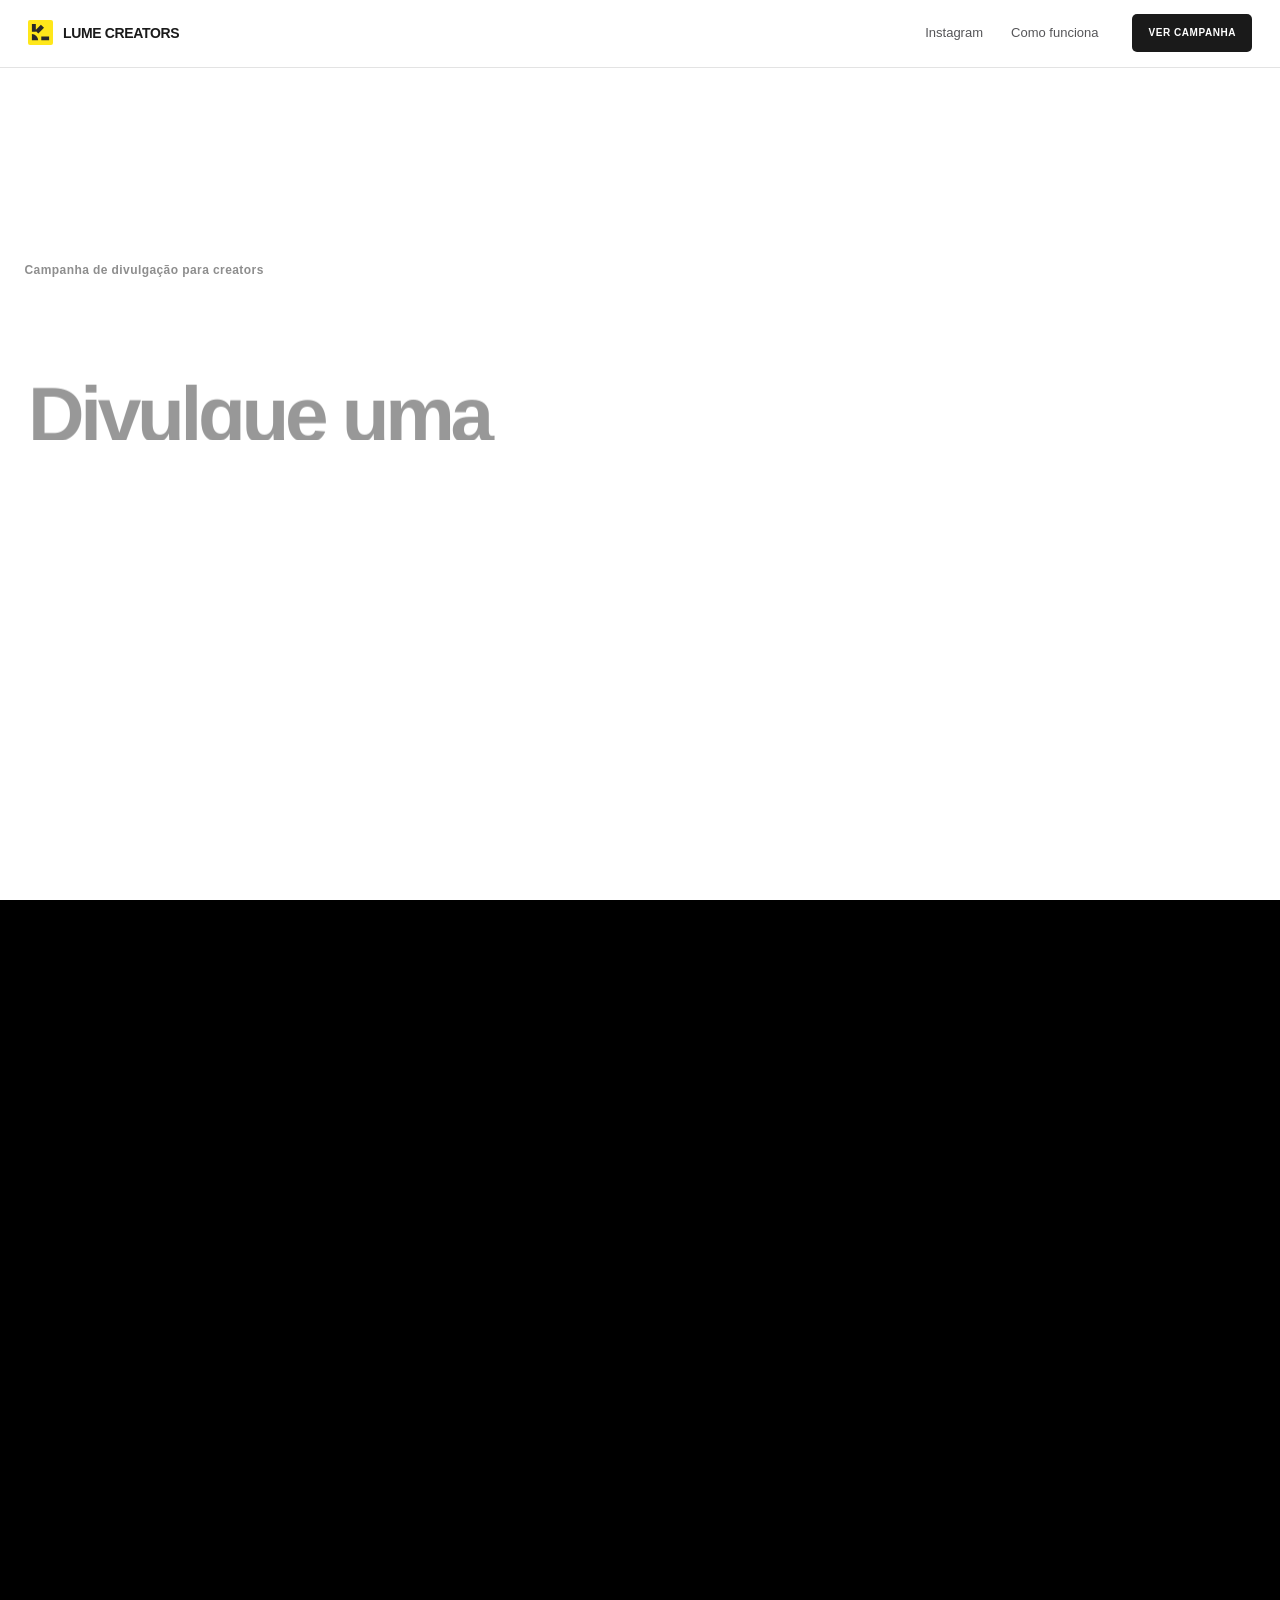
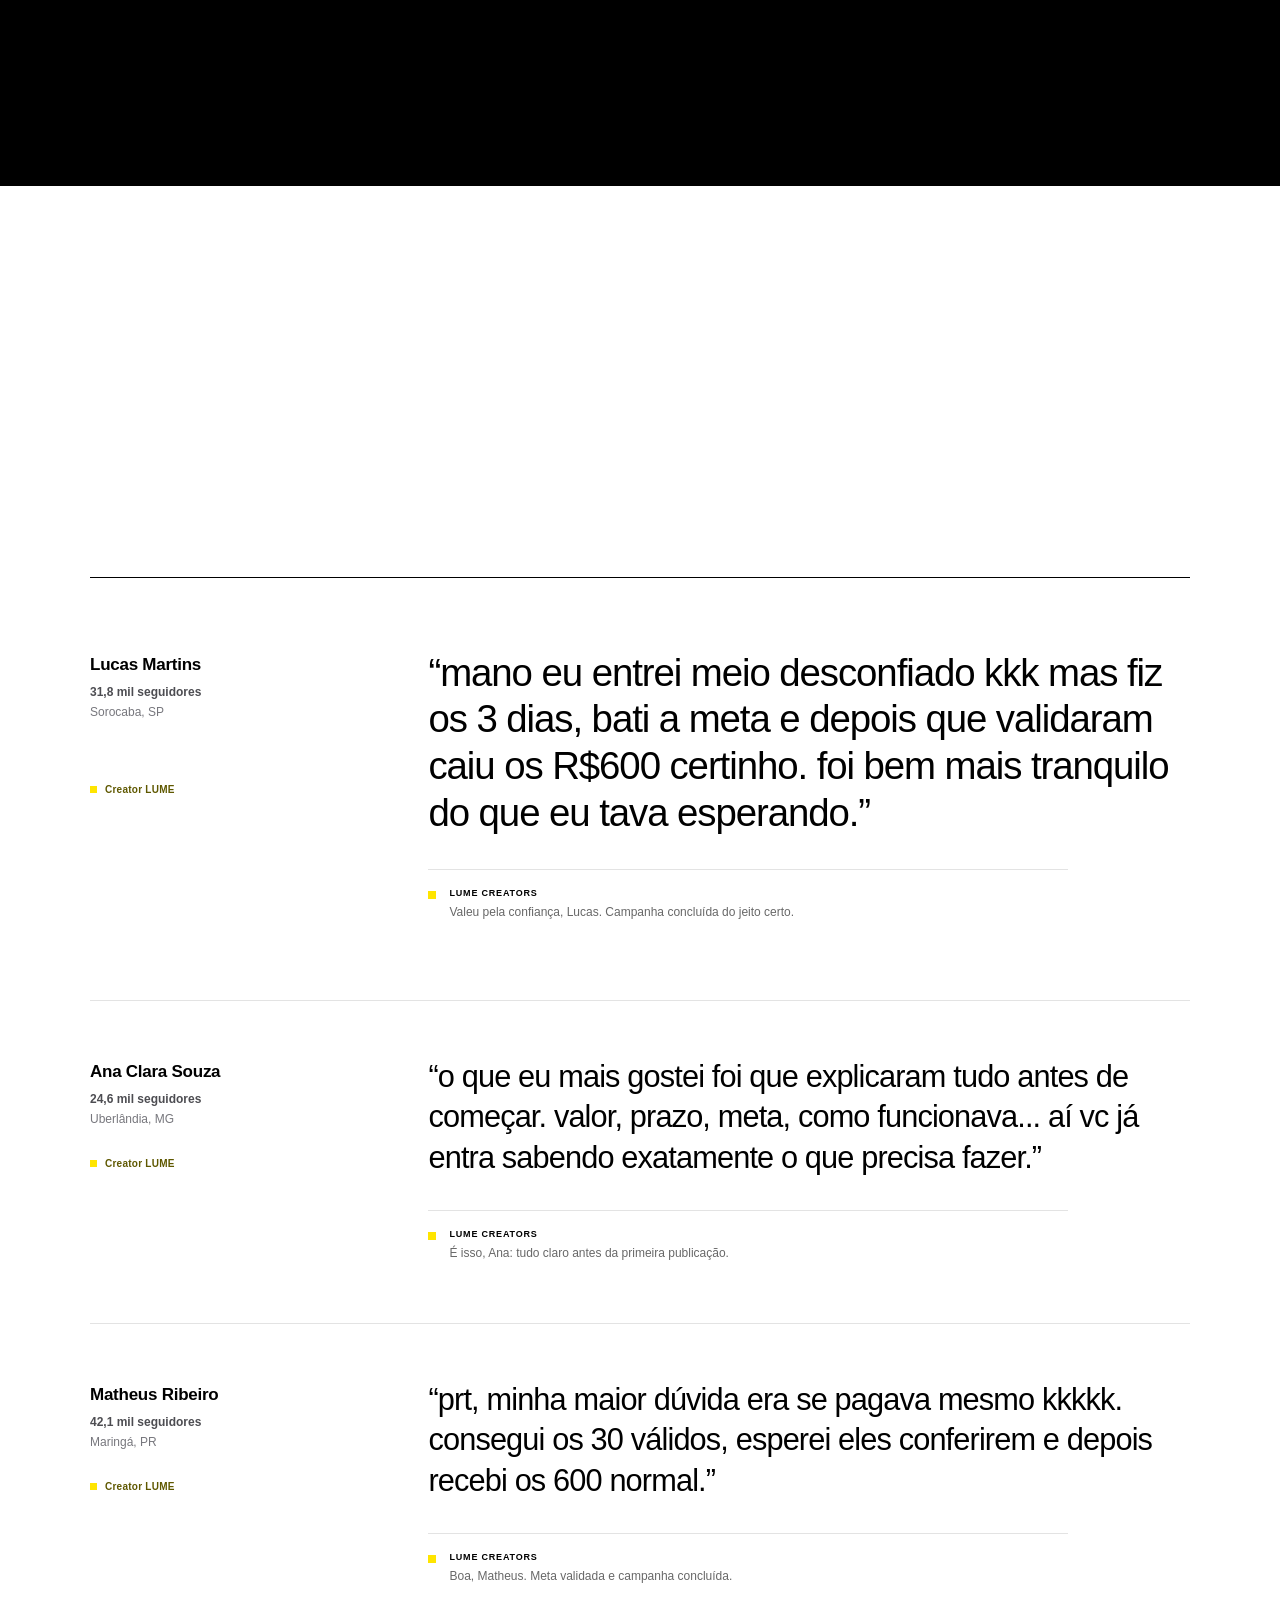
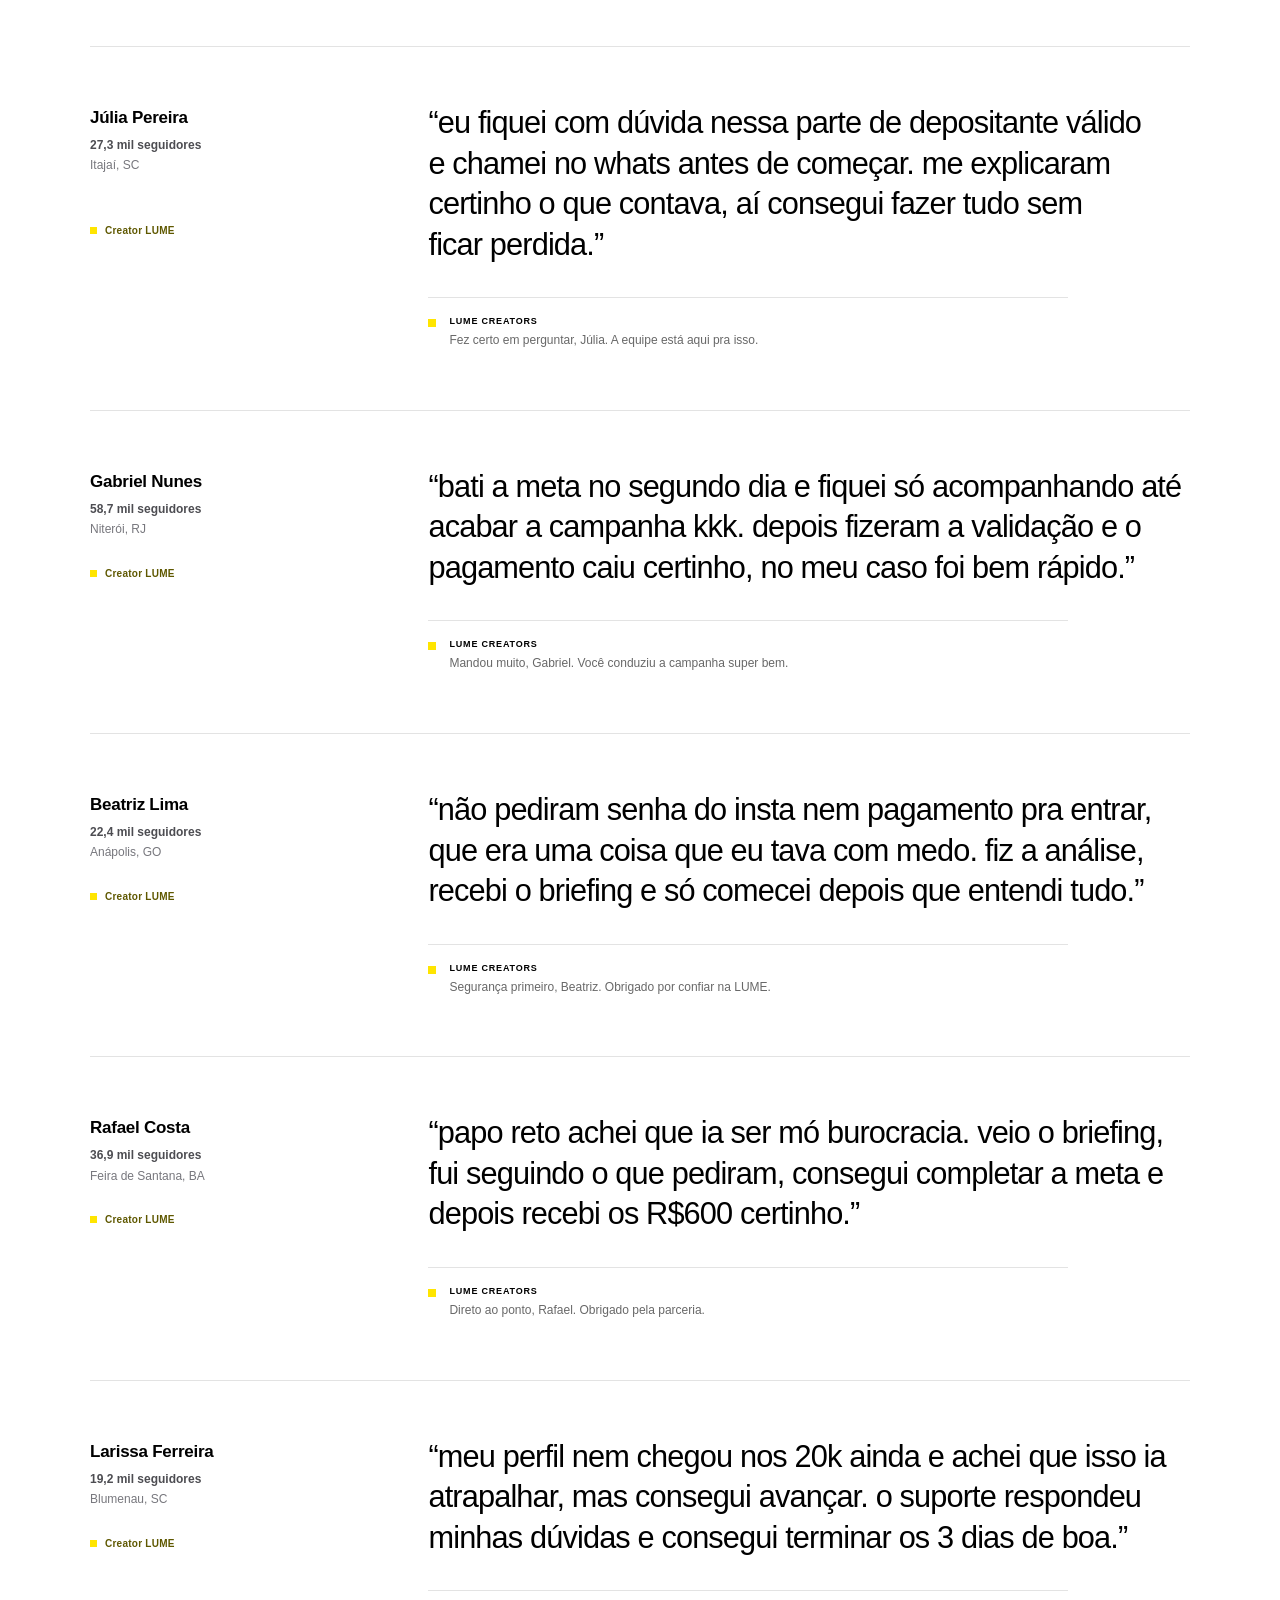
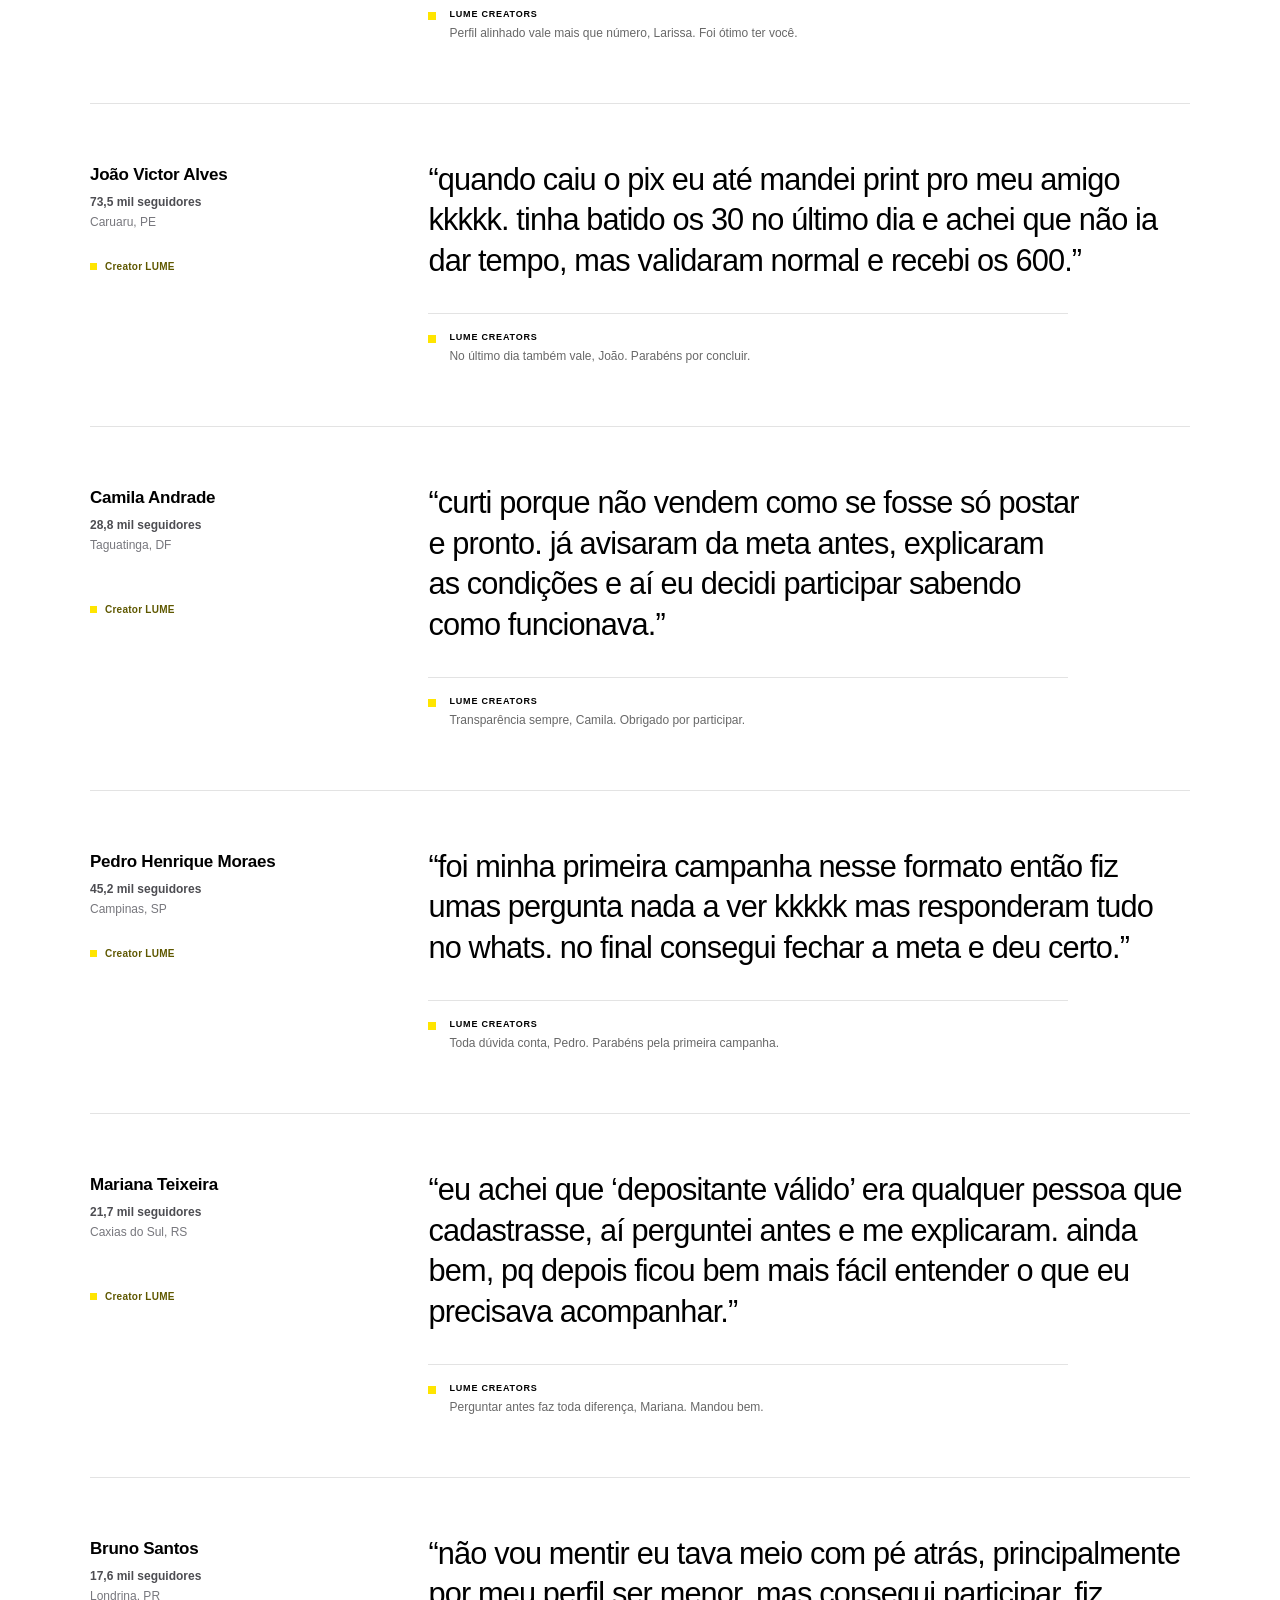
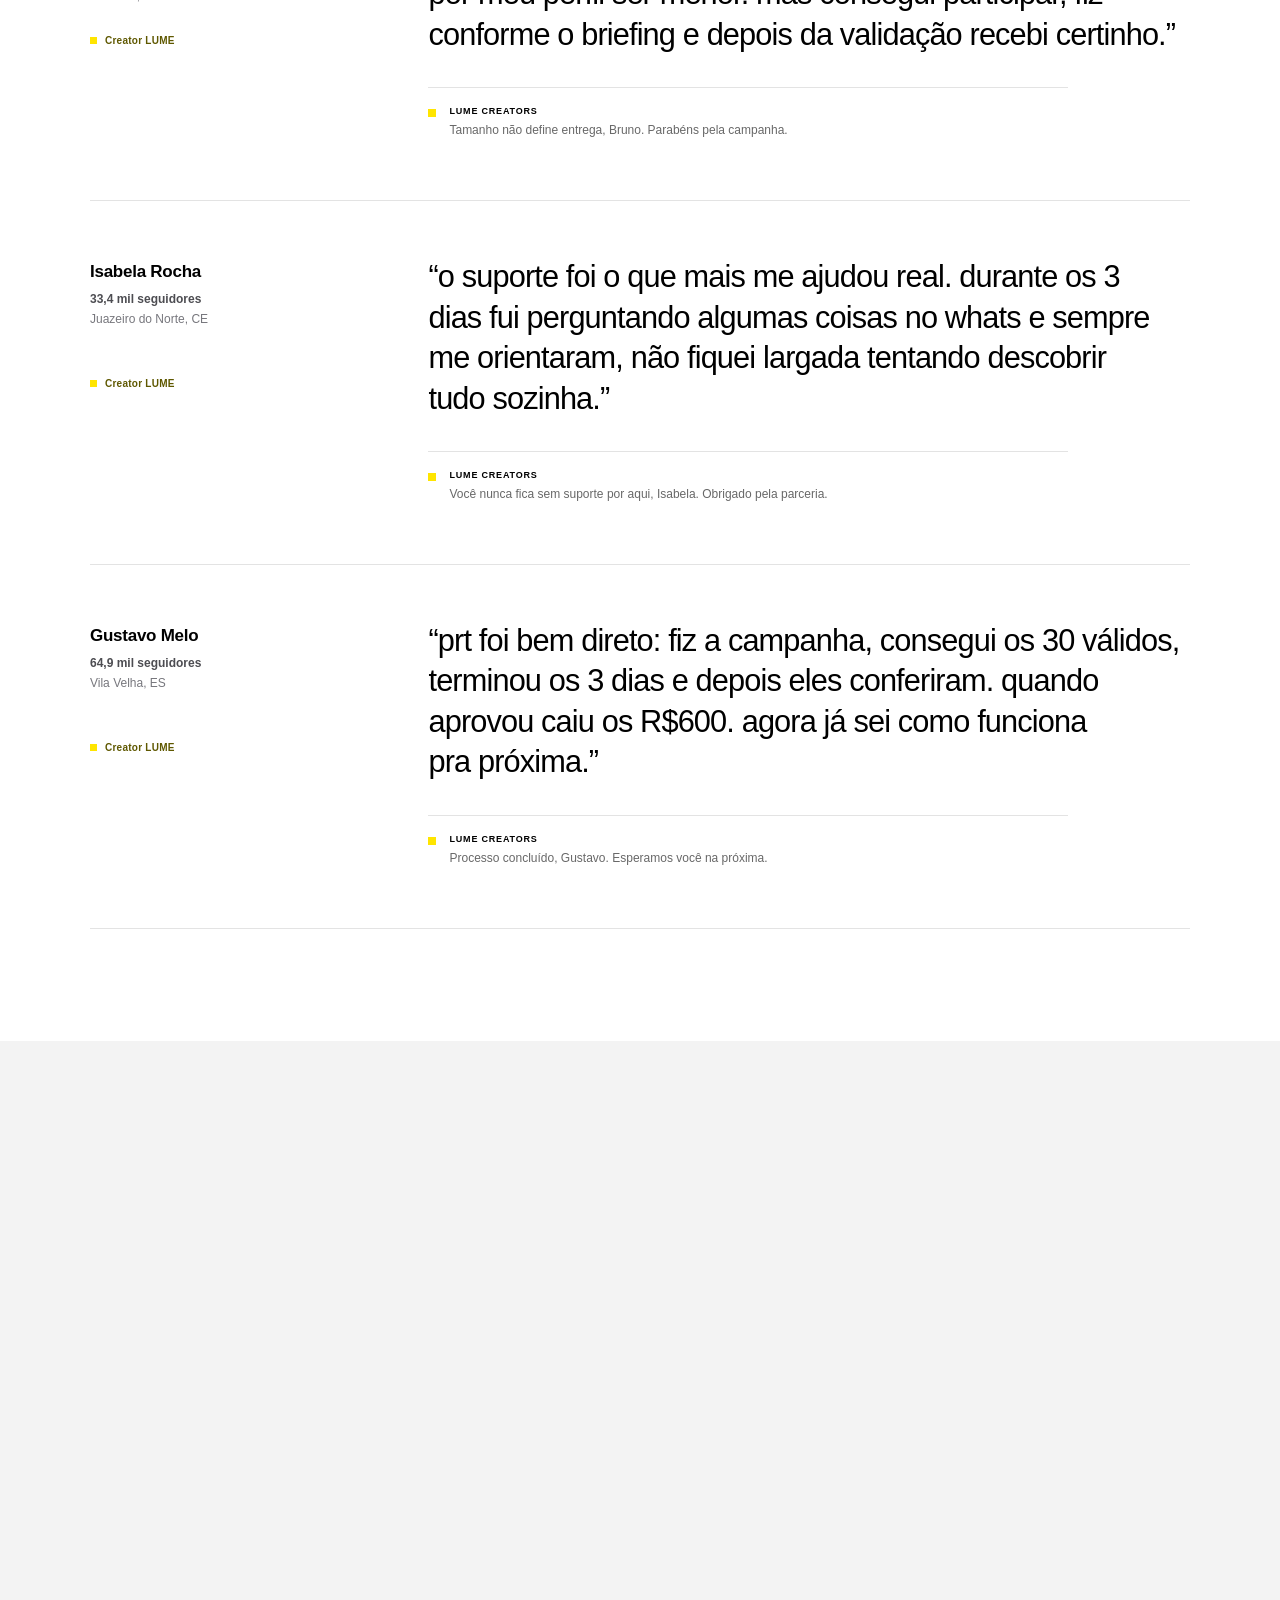
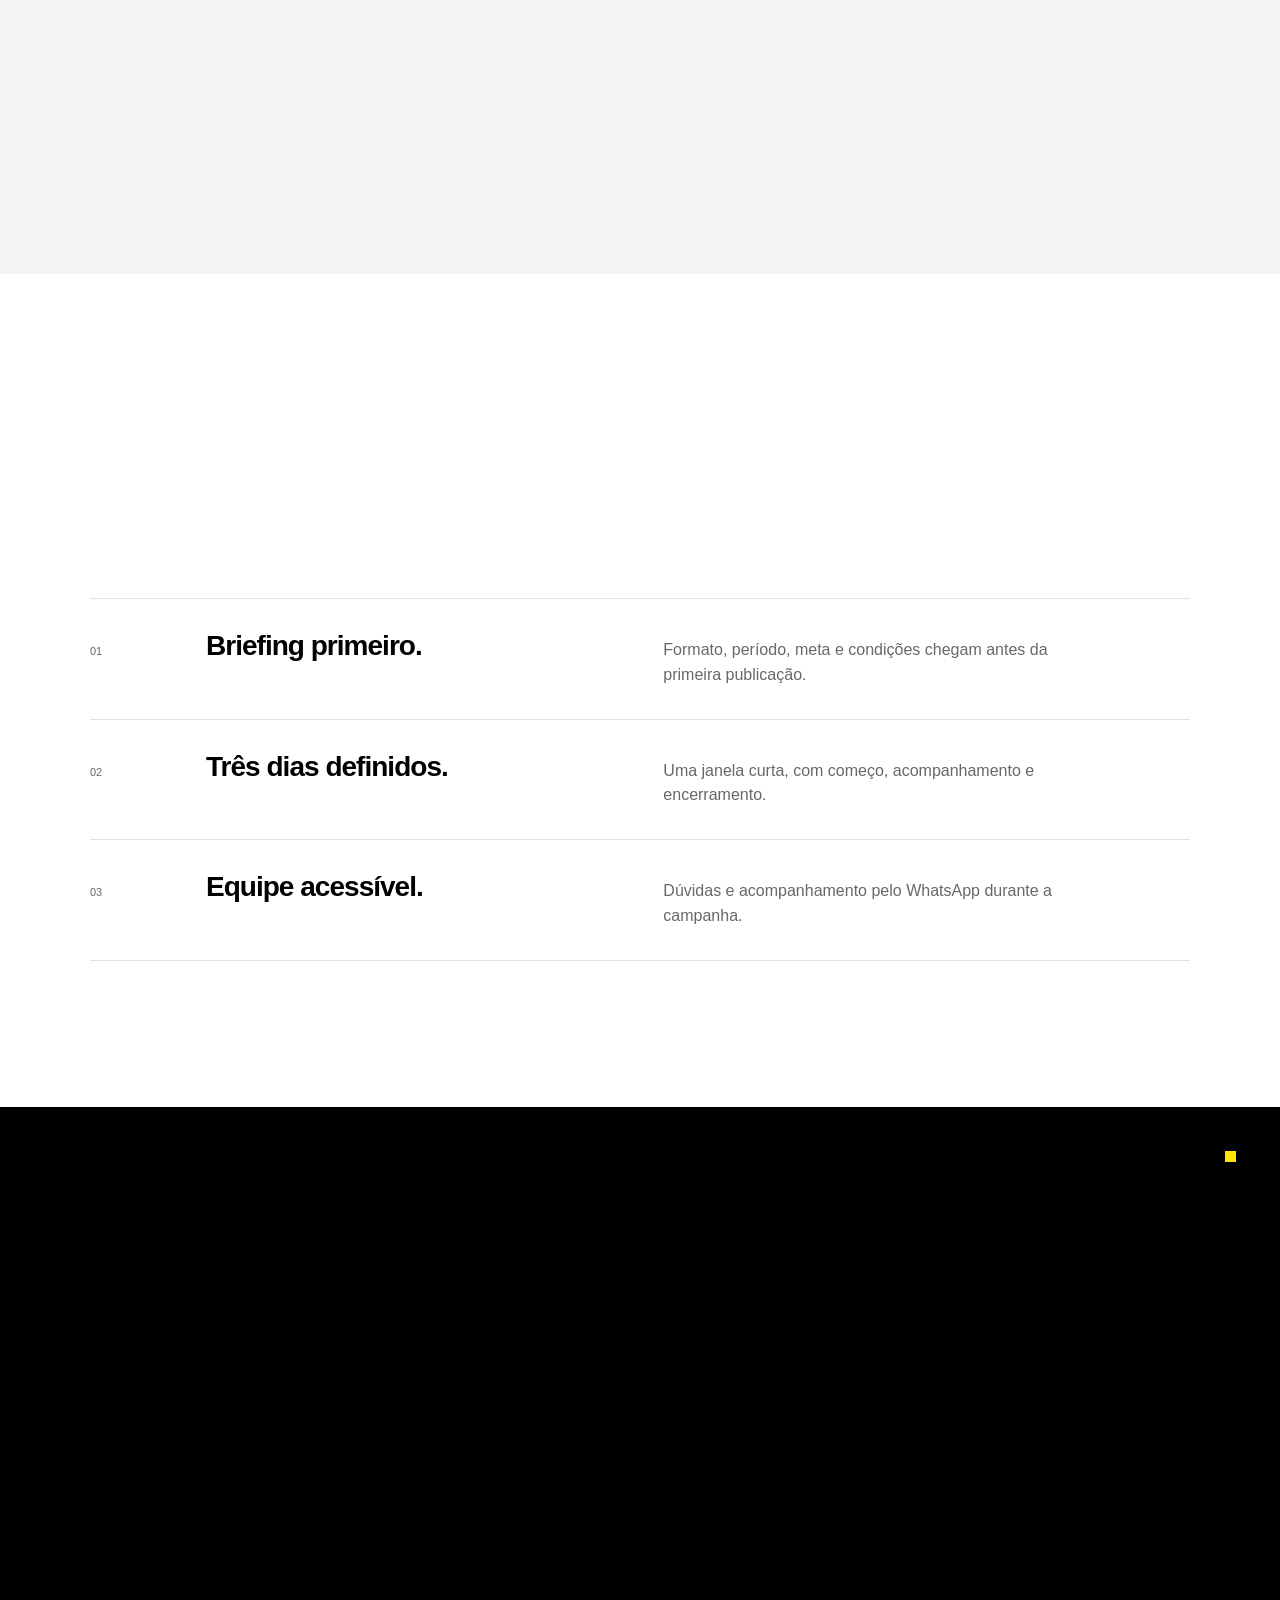
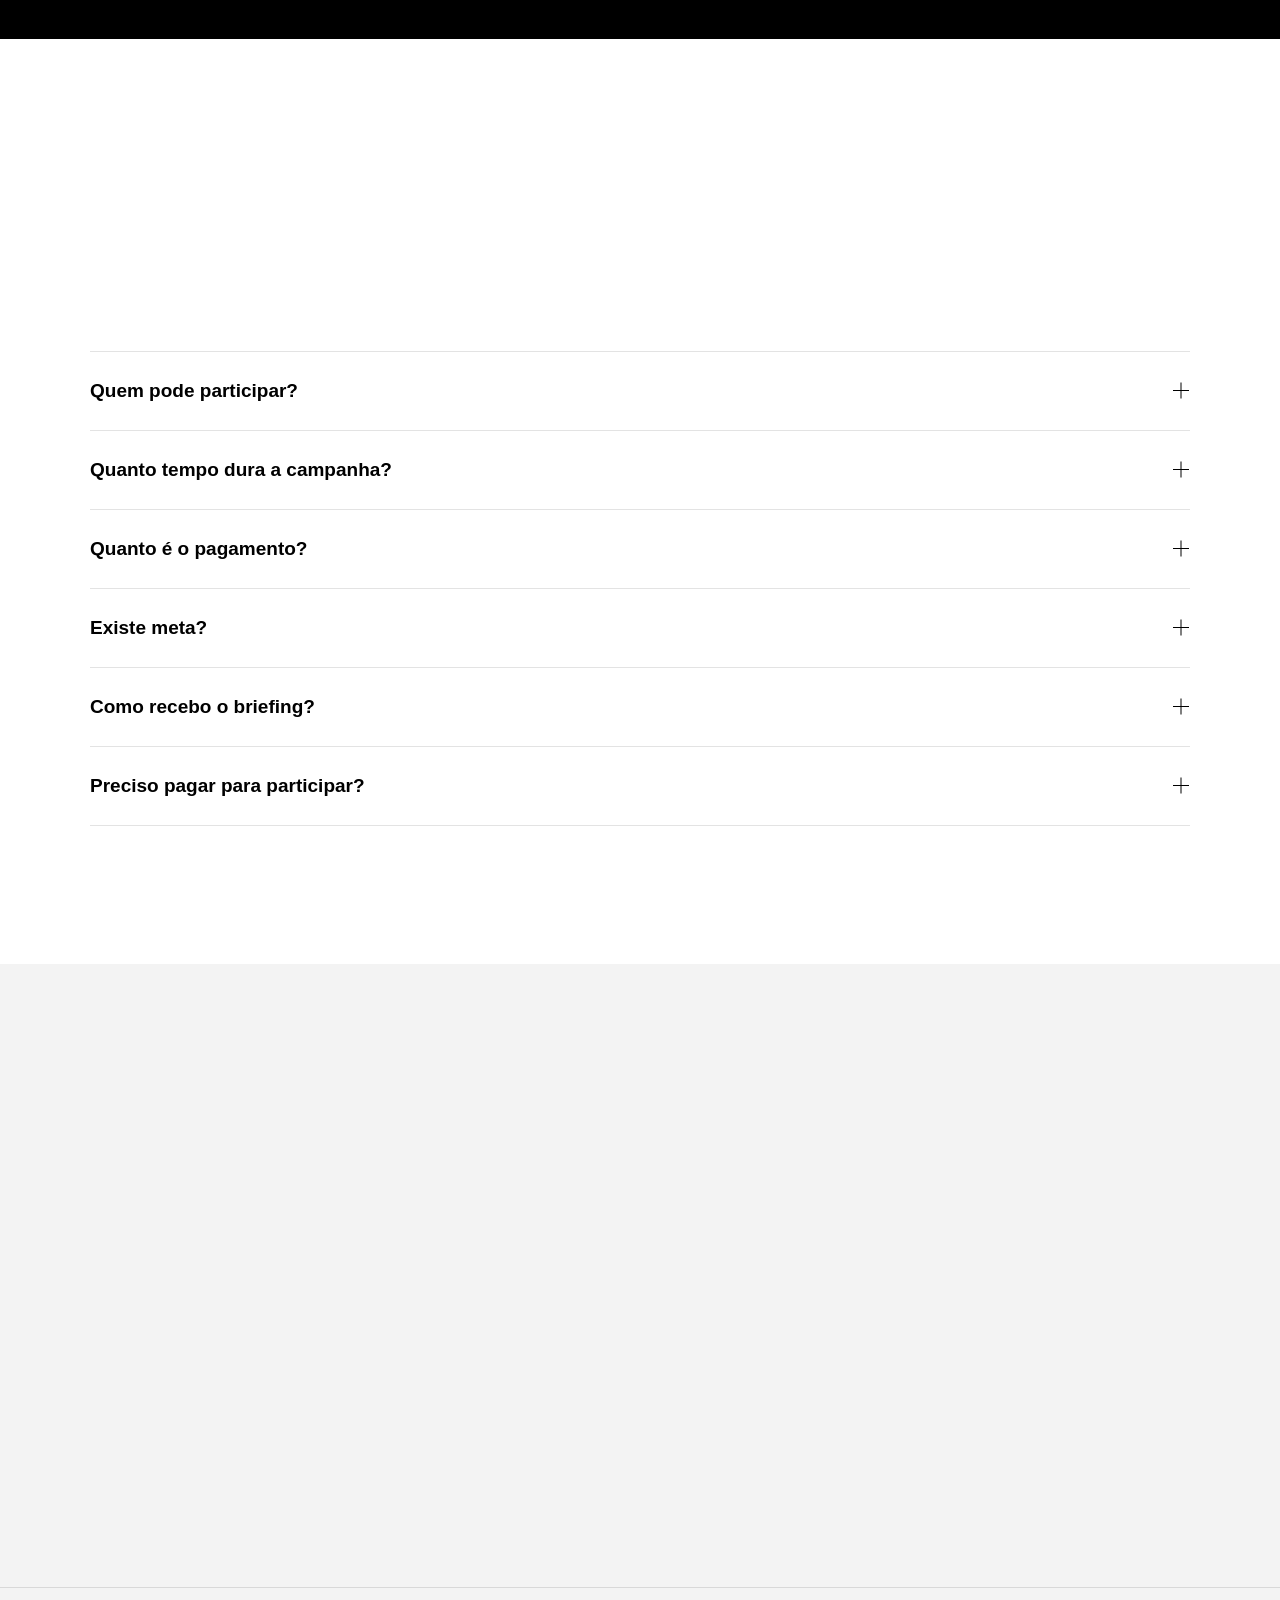
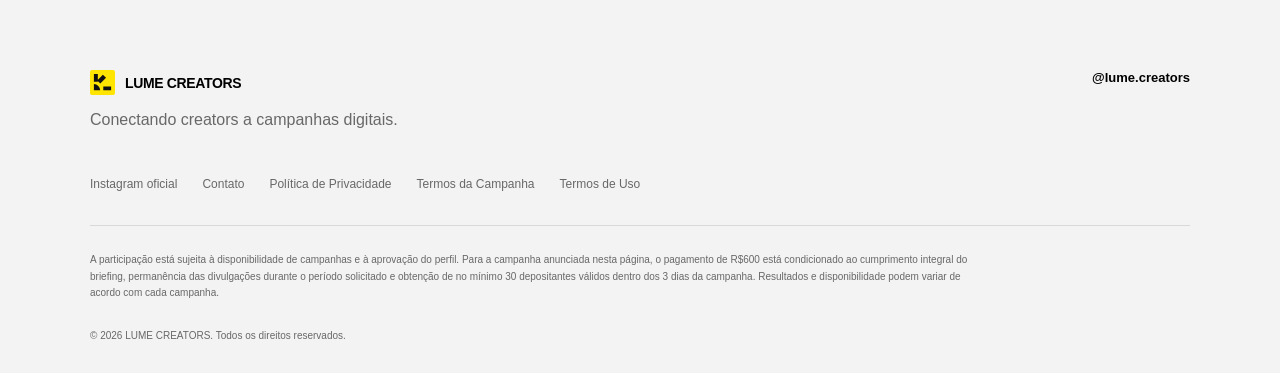
==== commit e09f30c2: "Adiciona análise opcional de Instagram por R$14" ====
--- a/index.html
+++ b/index.html
@@ -6,7 +6,7 @@
   <meta name="description" content="Divulgue uma plataforma de jogos por 3 dias em uma campanha da LUME CREATORS.">
   <meta name="theme-color" content="#ffffff">
   <title>LUME CREATORS — Campanha para plataforma de jogos</title>
-  <link rel="stylesheet" href="styles.css?v=20260923b">
+  <link rel="stylesheet" href="styles.css?v=20260924b">
 </head>
 <body>
   <a class="skip-link" href="#conteudo">Pular para o conteúdo</a>
@@ -140,6 +140,24 @@
             <button class="button button-light video-contact" id="video-contact" type="button" hidden>Receber briefing <span aria-hidden="true">↗</span></button>
             <span class="visually-hidden" id="video-watch-announcement" role="status" aria-live="polite"></span>
           </div>
+          <aside class="analysis-offer" id="analysis-offer" aria-labelledby="analysis-offer-title" hidden>
+            <div class="analysis-offer-copy">
+              <p class="analysis-offer-eyebrow">EXCLUSIVO PARA CREATORS</p>
+              <h3 id="analysis-offer-title">Quer saber como uma agência enxerga o seu Instagram?</h3>
+              <p class="analysis-offer-lede">Descubra o que uma agência que já trabalhou com grandes influenciadores mudaria no seu perfil.</p>
+              <p class="analysis-offer-detail">Receba uma análise personalizada da equipe da Lume com os principais pontos que você deveria manter, melhorar ou mudar para apresentar seu perfil de forma mais profissional para marcas.</p>
+            </div>
+            <div class="analysis-offer-action">
+              <div class="analysis-offer-price">R$ 14,00 <small>Pagamento único</small></div>
+              <ul class="analysis-offer-trust" aria-label="Sobre a análise">
+                <li>Análise individual</li>
+                <li>Feita pela equipe Lume</li>
+                <li>Entregue pelo WhatsApp</li>
+              </ul>
+              <button class="button analysis-offer-button" id="analysis-offer-buy" type="button">QUERO ANALISAR MEU PERFIL</button>
+              <p class="analysis-offer-note">Análise opcional. Não interfere na sua aprovação ou participação na campanha.</p>
+            </div>
+          </aside>
         </div>
       </section>
 
@@ -229,11 +247,37 @@
     <div id="legal-content"></div>
   </dialog>
 
+  <dialog class="analysis-modal" id="analysis-modal" aria-labelledby="analysis-modal-title" aria-describedby="analysis-modal-description">
+    <button class="analysis-modal-close" id="analysis-modal-close" type="button" aria-label="Fechar oferta e continuar para o WhatsApp">×</button>
+    <div class="analysis-modal-body">
+      <p class="analysis-modal-eyebrow">ANTES DE CONTINUAR…</p>
+      <h2 id="analysis-modal-title">Descubra o que uma agência que já trabalhou com grandes influenciadores mudaria no seu perfil.</h2>
+      <p class="analysis-modal-description" id="analysis-modal-description">Por apenas R$14,00, a equipe da Lume analisa o seu Instagram de verdade e envia um diagnóstico personalizado para você.</p>
+      <div class="analysis-modal-includes">
+        <span>ANÁLISE COMPLETA</span>
+        <ul>
+          <li>Primeira impressão do seu perfil</li>
+          <li>Bio e posicionamento</li>
+          <li>Conteúdo e apresentação</li>
+          <li>Pontos que podem estar prejudicando seu perfil</li>
+          <li>Pontos fortes que você deveria manter</li>
+          <li>As 3 mudanças que faríamos primeiro</li>
+        </ul>
+      </div>
+    </div>
+    <div class="analysis-modal-actions">
+      <div class="analysis-modal-price"><strong>R$ 14,00</strong><span>pagamento único</span></div>
+      <button class="button" id="analysis-modal-buy" type="button">QUERO MINHA ANÁLISE POR R$14,00</button>
+      <button class="analysis-modal-skip" id="analysis-modal-skip" type="button">Não quero, continuar para o WhatsApp →</button>
+      <p>100% opcional. A compra não interfere na sua aprovação ou participação na campanha.</p>
+    </div>
+  </dialog>
+
   <div class="toast" id="toast" role="status" aria-live="polite"></div>
   <script src="assets/vendor/gsap.min.js?v=3.13.0" defer></script>
   <script src="assets/vendor/ScrollTrigger.min.js?v=3.13.0" defer></script>
   <script src="feedback-data.js?v=20260922" defer></script>
-  <script src="app.js?v=20260923a" defer></script>
+  <script src="app.js?v=20260924b" defer></script>
   <script src="motion.js?v=20260922b" defer></script>
 </body>
 </html>
--- a/styles.css
+++ b/styles.css
@@ -209,6 +209,51 @@
 .visually-hidden { position: absolute; width: 1px; height: 1px; padding: 0; margin: -1px; overflow: hidden; clip: rect(0, 0, 0, 0); white-space: nowrap; border: 0; }
 @keyframes video-contact-pulse { 0%, 11%, 100% { transform: scale(1); box-shadow: 0 0 0 0 rgba(255, 229, 0, 0); } 5% { transform: scale(1.015); box-shadow: 0 0 0 5px rgba(255, 229, 0, .09); } }
 
+.vsl-section.has-analysis-offer { padding-bottom: 92px; }
+.analysis-offer { position: relative; display: grid; grid-template-columns: minmax(0, 1.25fr) minmax(250px, .62fr); gap: clamp(32px, 5vw, 76px); margin-top: 74px; padding: clamp(28px, 4vw, 46px); border: 1px solid var(--line-dark); border-radius: 8px; background: #141414; }
+.analysis-offer[hidden] { display: none; }
+.analysis-offer::before { position: absolute; top: -1px; left: 46px; width: 42px; height: 3px; background: var(--yellow); content: ''; }
+.analysis-offer-eyebrow { margin: 0 0 23px; color: #b5b5b9; font-size: 10px; font-weight: 700; letter-spacing: .12em; }
+.analysis-offer h3 { max-width: 640px; margin: 0 0 22px; font-size: clamp(30px, 3.5vw, 44px); font-weight: 650; letter-spacing: -.055em; line-height: 1.06; }
+.analysis-offer .analysis-offer-lede { max-width: 570px; margin: 0 0 15px; color: var(--white); font-size: 17px; line-height: 1.5; }
+.analysis-offer .analysis-offer-detail { max-width: 590px; margin: 0; color: #a8a8ad; font-size: 13px; line-height: 1.65; }
+.analysis-offer-action { display: flex; flex-direction: column; align-items: stretch; padding-left: clamp(20px, 3vw, 42px); border-left: 1px solid var(--line-dark); }
+.analysis-offer-price { font-family: "Aptos Display", Aptos, "Helvetica Neue", Arial, sans-serif; font-size: clamp(47px, 4.8vw, 62px); font-weight: 680; letter-spacing: -.075em; line-height: 1; white-space: nowrap; }
+.analysis-offer-price small { display: block; margin-top: 10px; color: #a8a8ad; font-family: Aptos, "Helvetica Neue", Arial, sans-serif; font-size: 12px; font-weight: 400; letter-spacing: 0; }
+.analysis-offer-trust { display: grid; gap: 10px; margin: 28px 0 30px; padding: 21px 0 0; border-top: 1px solid var(--line-dark); list-style: none; }
+.analysis-offer-trust li { display: flex; align-items: baseline; gap: 10px; color: #d1d1d5; font-size: 12px; }
+.analysis-offer-trust li::before { width: 5px; height: 5px; flex: 0 0 5px; background: var(--yellow); content: ''; }
+.analysis-offer-button { width: 100%; min-height: 49px; padding-inline: 13px; border: 1px solid #77777d; background: transparent; color: var(--white); font-size: 10px; }
+.analysis-offer-button:hover { border-color: var(--white); background: var(--white); color: var(--ink); transform: translateY(-2px); }
+.analysis-offer-note { margin: 15px 0 0; color: #99999e; font-size: 11px; line-height: 1.5; }
+
+.analysis-modal { width: min(calc(100% - 36px), 900px); max-height: min(90dvh, 800px); padding: 0; overflow-y: auto; overscroll-behavior: contain; border: 1px solid var(--line); border-radius: 12px; background: var(--white); color: var(--ink); box-shadow: 0 24px 70px rgba(0, 0, 0, .16); scrollbar-width: thin; }
+.analysis-modal[open] { animation: analysis-modal-enter .28s var(--ease) both; }
+.analysis-modal::backdrop { background: rgba(0, 0, 0, .55); backdrop-filter: blur(3px); }
+.analysis-modal-close { position: sticky; z-index: 2; top: 12px; display: grid; place-items: center; width: 36px; height: 36px; margin: 12px 12px -48px auto; border: 1px solid var(--line); border-radius: 50%; background: var(--white); color: var(--ink); font-size: 24px; font-weight: 300; line-height: 1; transition: background .2s ease, transform .2s var(--ease); }
+.analysis-modal-close:hover { background: var(--surface); transform: rotate(90deg); }
+.analysis-modal-close:focus-visible, .analysis-modal-skip:focus-visible { outline: 3px solid rgba(255, 229, 0, .72); outline-offset: 3px; }
+.analysis-modal-body { display: grid; grid-template-columns: minmax(0, 1fr) minmax(230px, .72fr); grid-template-rows: auto auto 1fr; column-gap: 38px; padding: 44px 48px 29px; }
+.analysis-modal-eyebrow { margin: 0 0 20px; color: #595959; font-size: 10px; font-weight: 700; letter-spacing: .11em; }
+.analysis-modal h2 { margin: 0 0 17px; font-size: clamp(30px, 3.15vw, 40px); font-weight: 650; letter-spacing: -.058em; line-height: 1.06; }
+.analysis-modal-description { max-width: 610px; margin: 0; color: #55555a; font-size: 15px; line-height: 1.55; }
+.analysis-modal-includes { grid-column: 2; grid-row: 1 / 4; padding-left: 28px; border-left: 1px solid var(--line); }
+.analysis-modal-includes > span { font-size: 10px; font-weight: 700; letter-spacing: .1em; }
+.analysis-modal-includes ul { display: grid; gap: 0; margin: 14px 0 0; padding: 0; list-style: none; }
+.analysis-modal-includes li { display: flex; align-items: baseline; gap: 10px; padding: 9px 0; border-bottom: 1px solid var(--line); color: #3d3d42; font-size: 13px; line-height: 1.4; }
+.analysis-modal-includes li::before { width: 6px; height: 6px; flex: 0 0 6px; background: var(--yellow); content: ''; }
+.analysis-modal-actions { position: sticky; bottom: 0; padding: 21px 48px 28px; border-top: 1px solid var(--line); background: var(--white); box-shadow: 0 -10px 22px rgba(255, 255, 255, .95); }
+.analysis-modal-price { display: flex; align-items: baseline; gap: 13px; margin-bottom: 17px; }
+.analysis-modal-price strong { font-family: "Aptos Display", Aptos, "Helvetica Neue", Arial, sans-serif; font-size: 42px; font-weight: 680; letter-spacing: -.075em; line-height: 1; }
+.analysis-modal-price span { color: var(--muted); font-size: 12px; }
+.analysis-modal-actions .button { width: 100%; }
+.analysis-modal-actions .button:hover { background: var(--yellow); color: var(--ink); transform: scale(1.01); }
+.analysis-modal-skip { display: block; width: 100%; min-height: 44px; margin-top: 8px; padding: 8px; background: transparent; color: #3d3d42; font-size: 13px; font-weight: 600; text-align: center; text-decoration: underline; text-underline-offset: 3px; }
+.analysis-modal-skip:hover { color: var(--ink); }
+.analysis-modal-actions > p { max-width: 500px; margin: 8px auto 0; color: var(--muted); font-size: 11px; line-height: 1.45; text-align: center; }
+body.analysis-dialog-open { overflow: hidden; }
+@keyframes analysis-modal-enter { from { opacity: 0; transform: translateY(12px) scale(.985); } to { opacity: 1; transform: translateY(0) scale(1); } }
+
 .campaign-moment { display: grid; align-items: center; padding: clamp(70px, 7vw, 96px) 0; }
 .campaign-moment .content-shell { display: grid; grid-template-columns: 80px 1fr; gap: 56px; align-items: start; }
 .moment-number { padding-top: 14px; color: var(--muted); font-size: 11px; }
@@ -280,6 +325,8 @@
   .benefit-list article { grid-template-columns: 60px minmax(220px, .8fr) 1fr; gap: 24px; }
   .campaign-moment .content-shell { grid-template-columns: 60px 1fr; gap: 30px; }
   .align-right .content-shell { padding-left: 8%; }
+  .analysis-offer { grid-template-columns: minmax(0, 1fr) minmax(220px, .7fr); gap: 30px; }
+  .analysis-offer-action { padding-left: 28px; }
 }
 
 @media (max-width: 680px) {
@@ -353,6 +400,31 @@
   .video-watch-note + .video-frame { margin-top: 28px; }
   .video-watch-foot { align-items: flex-start; flex-direction: column; gap: 8px; }
   .video-contact { width: 100%; }
+  .vsl-section.has-analysis-offer { padding-bottom: 72px; }
+  .analysis-offer { display: block; margin-top: 56px; padding: 27px 22px 25px; }
+  .analysis-offer::before { left: 22px; width: 34px; }
+  .analysis-offer-eyebrow { margin-bottom: 18px; }
+  .analysis-offer h3 { margin-bottom: 18px; font-size: clamp(30px, 8vw, 38px); }
+  .analysis-offer .analysis-offer-lede { font-size: 15px; }
+  .analysis-offer .analysis-offer-detail { font-size: 12px; }
+  .analysis-offer-action { margin-top: 28px; padding: 25px 0 0; border-top: 1px solid var(--line-dark); border-left: 0; }
+  .analysis-offer-price { font-size: 49px; }
+  .analysis-offer-trust { grid-template-columns: 1fr; margin: 21px 0 24px; padding-top: 17px; }
+  .analysis-offer-button { min-height: 52px; }
+  .analysis-modal { position: fixed; inset: auto 0 0; width: 100%; max-width: 100%; max-height: calc(100dvh - 12px); margin: 0; border-radius: 14px 14px 0 0; border-bottom: 0; }
+  .analysis-modal[open] { animation-name: analysis-sheet-enter; }
+  .analysis-modal-body { display: block; padding: 35px 24px 22px; }
+  .analysis-modal h2 { padding-right: 18px; font-size: clamp(29px, 7.4vw, 36px); }
+  .analysis-modal-description { font-size: 14px; }
+  .analysis-modal-includes { margin-top: 23px; padding: 18px 0 0; border-top: 1px solid var(--line); border-left: 0; }
+  .analysis-modal-includes ul { grid-template-columns: 1fr; gap: 0; }
+  .analysis-modal-includes li { padding: 6px 0; font-size: 12px; }
+  .analysis-modal-actions { padding: 15px 24px calc(17px + env(safe-area-inset-bottom)); }
+  .analysis-modal-price { margin-bottom: 12px; }
+  .analysis-modal-price strong { font-size: 35px; }
+  .analysis-modal-actions .button { min-height: 51px; padding-inline: 8px; font-size: 11px; }
+  .analysis-modal-skip { min-height: 42px; }
+  .analysis-modal-actions > p { margin-top: 4px; font-size: 10px; }
   .campaign-moment { padding: 62px 0 68px; }
   .campaign-moment .content-shell { display: block; }
   .campaign-moment .content-shell, .campaign-moment .content-shell > div { min-width: 0; }
@@ -382,10 +454,13 @@
   .footer-links { grid-template-columns: 1fr; }
 }
 
+@keyframes analysis-sheet-enter { from { opacity: 0; transform: translateY(18px); } to { opacity: 1; transform: translateY(0); } }
+
 @media (prefers-reduced-motion: reduce) {
   html { scroll-behavior: auto; }
   *, *::before, *::after { animation-duration: .01ms !important; animation-iteration-count: 1 !important; transition-duration: .01ms !important; }
   .motion-sheen { display: none; }
   .video-contact { animation: none !important; }
   .hero h1, .hero-lede, .hero-actions, .hero-disclosure, .hero-actions .button, .hero-amount-inline, .result-flow:not([hidden]) .approved-amount, h1 em::after { animation: none !important; opacity: 1; transform: none; box-shadow: none; }
-}
+  .analysis-modal[open] { animation: none !important; }
+}
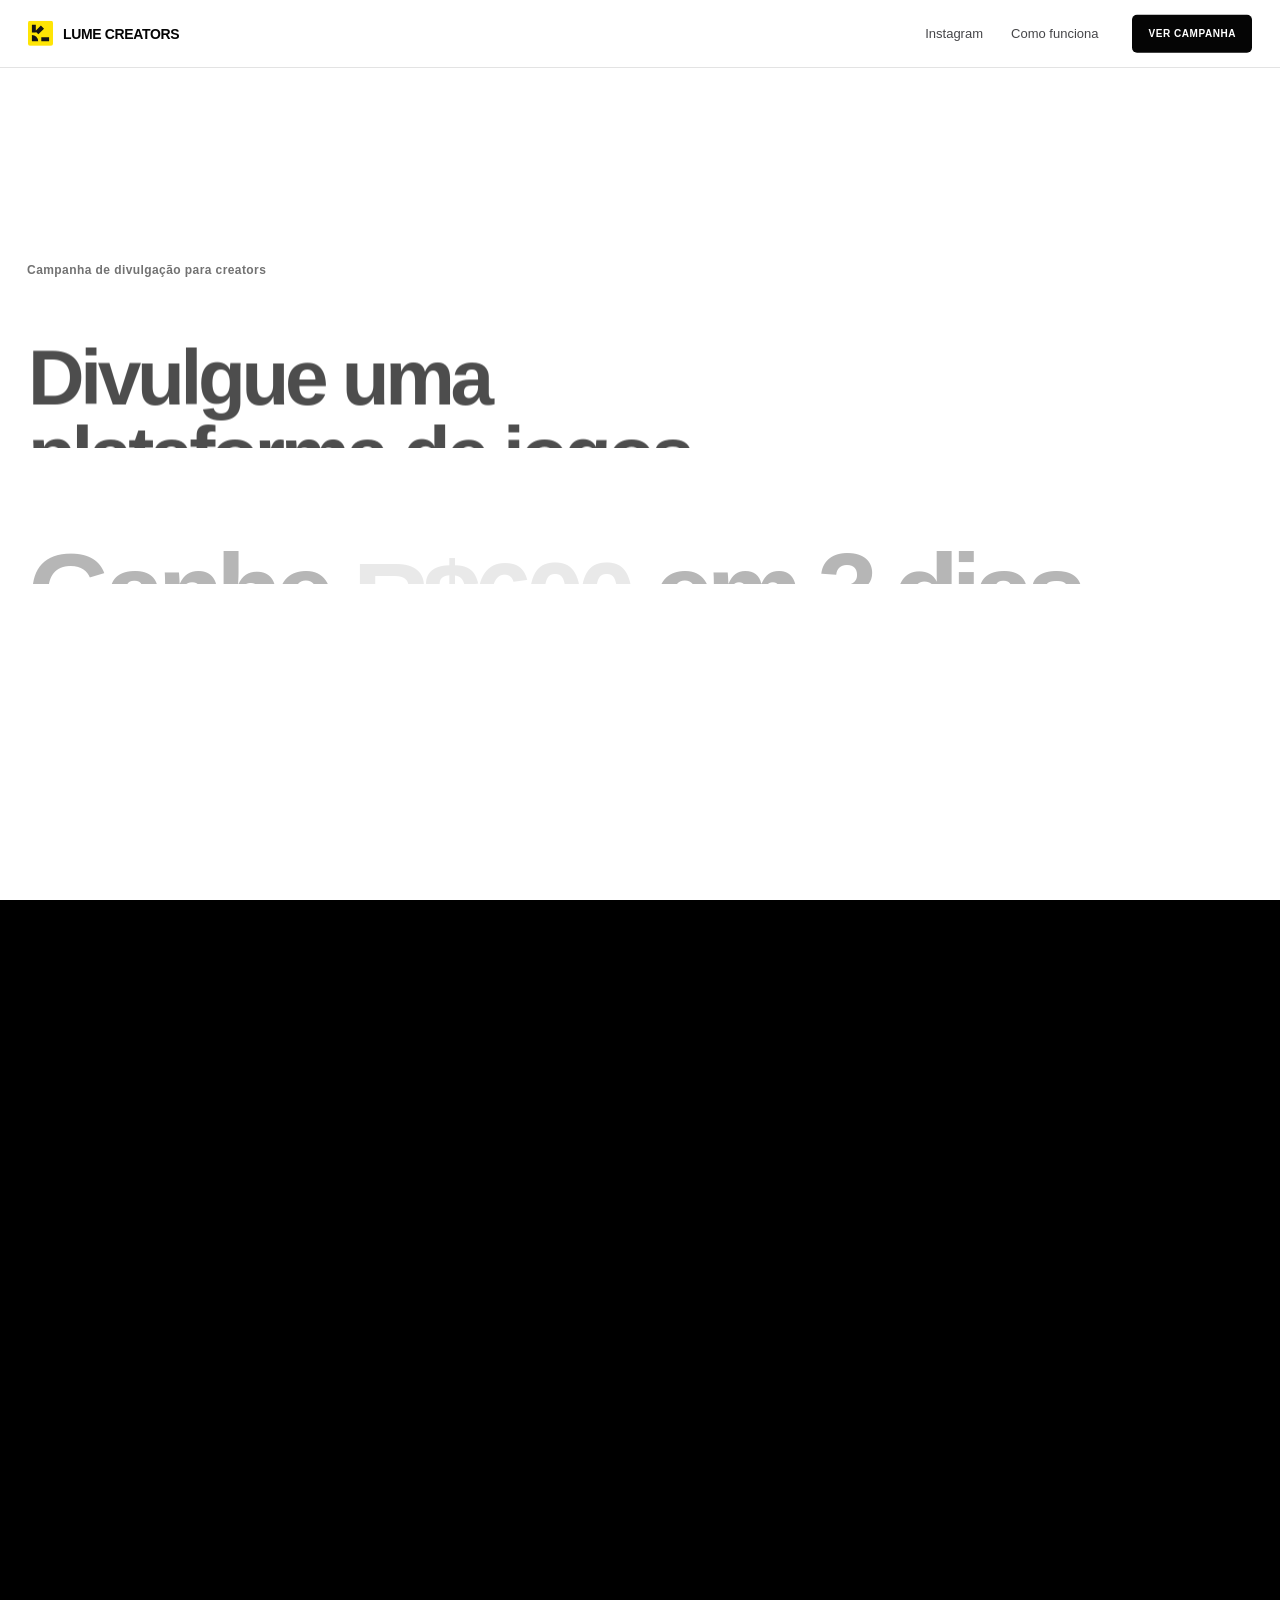
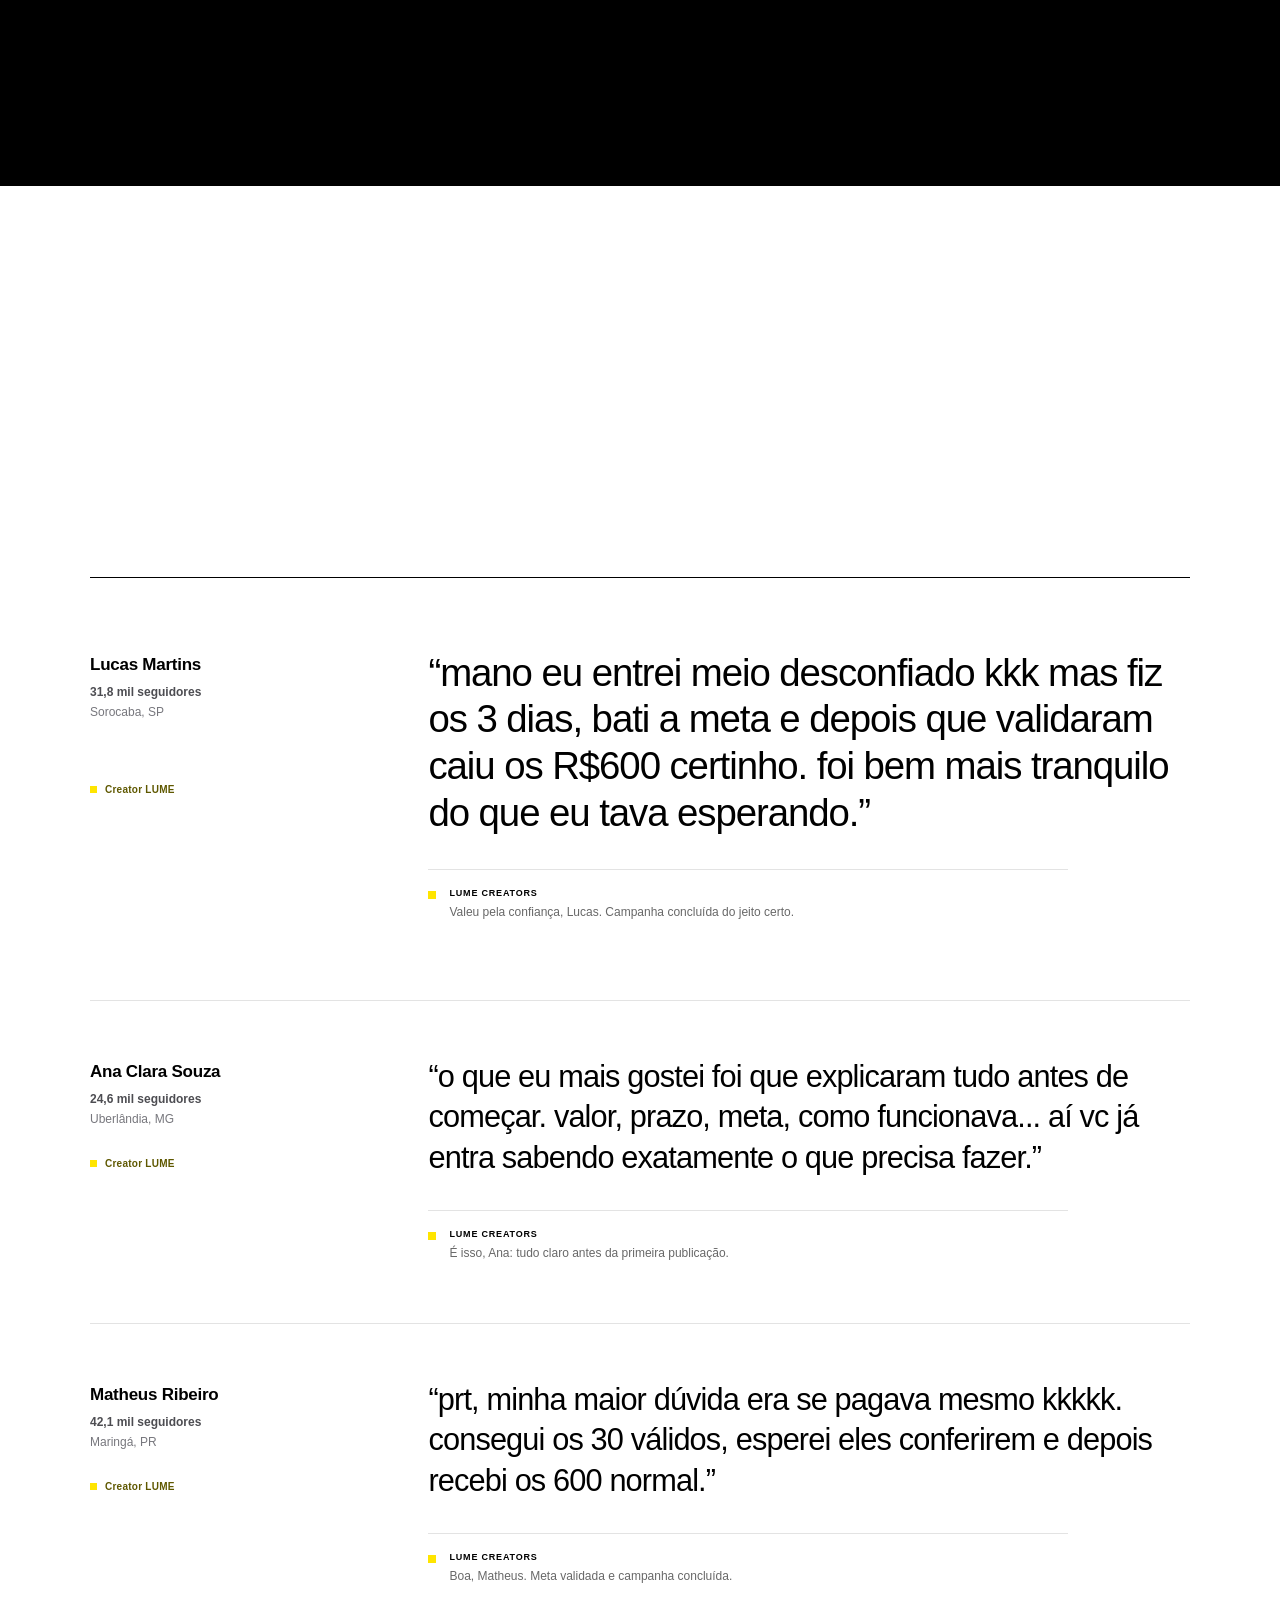
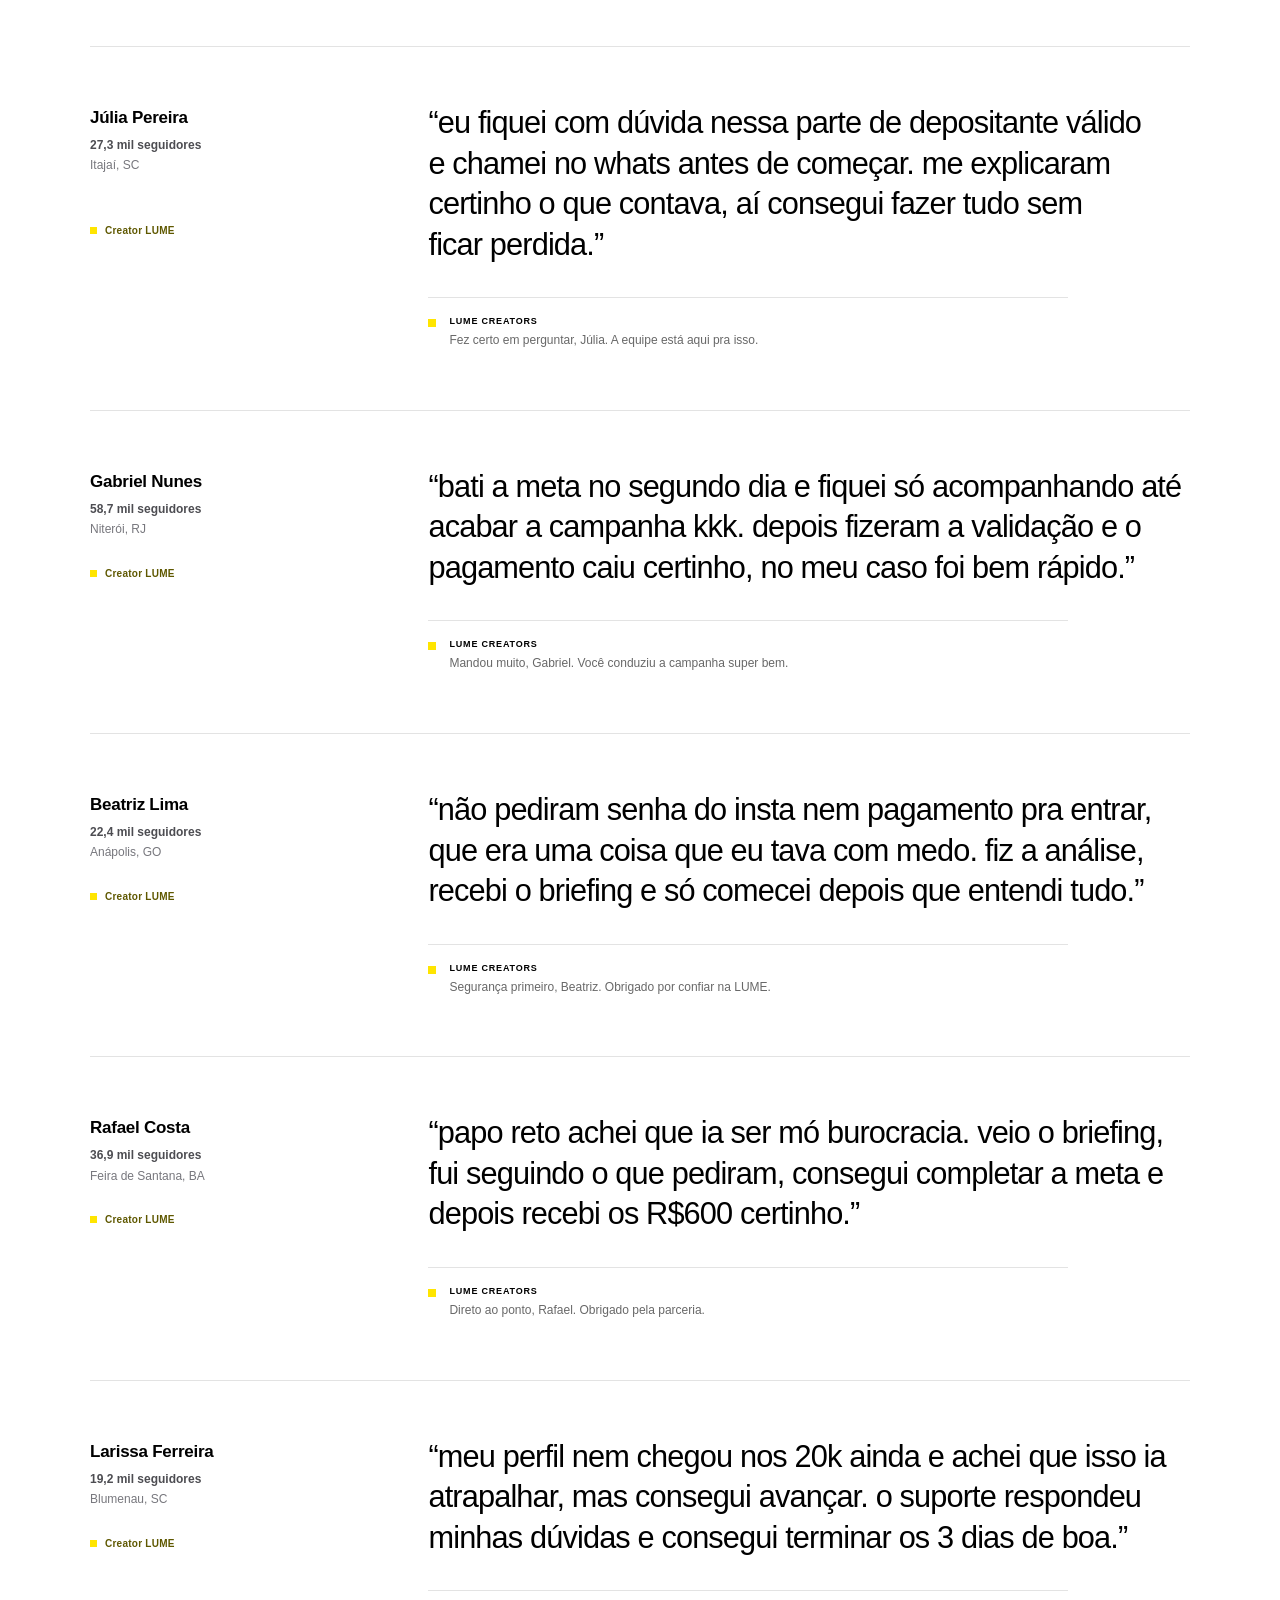
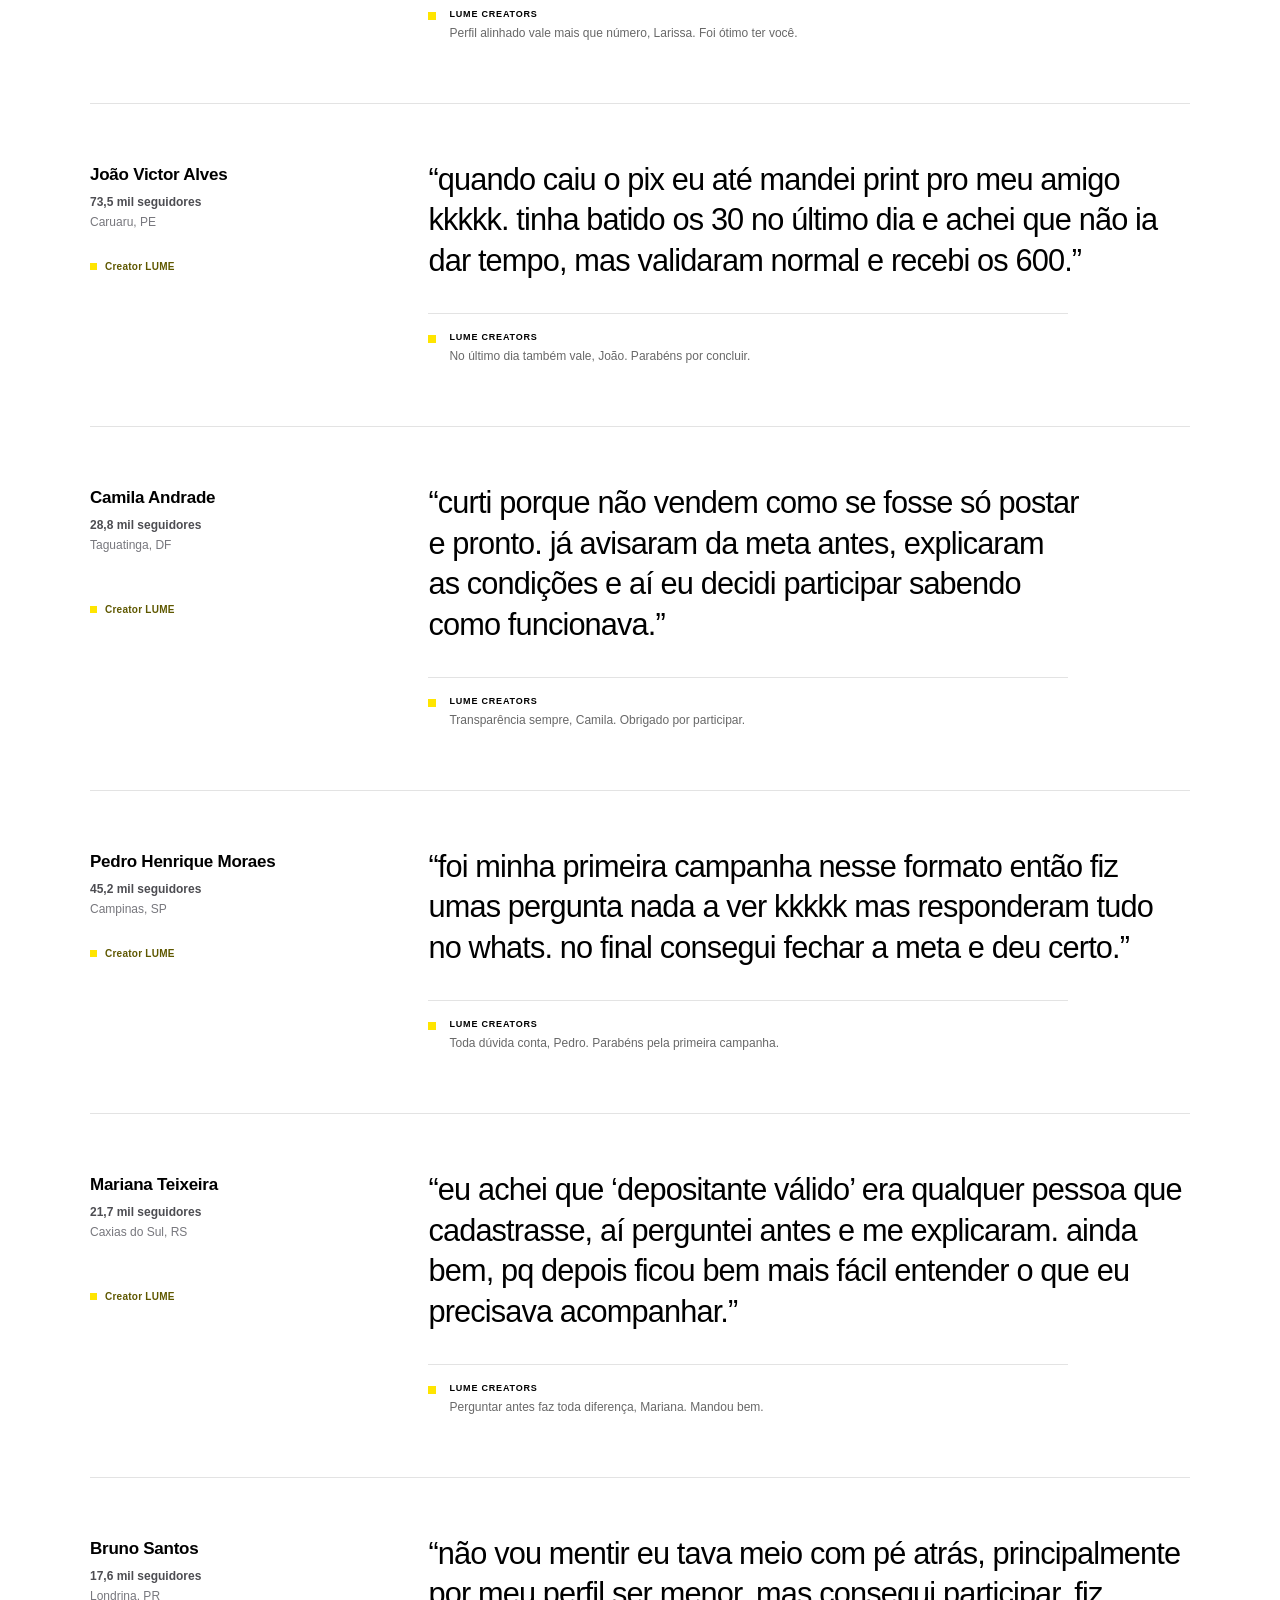
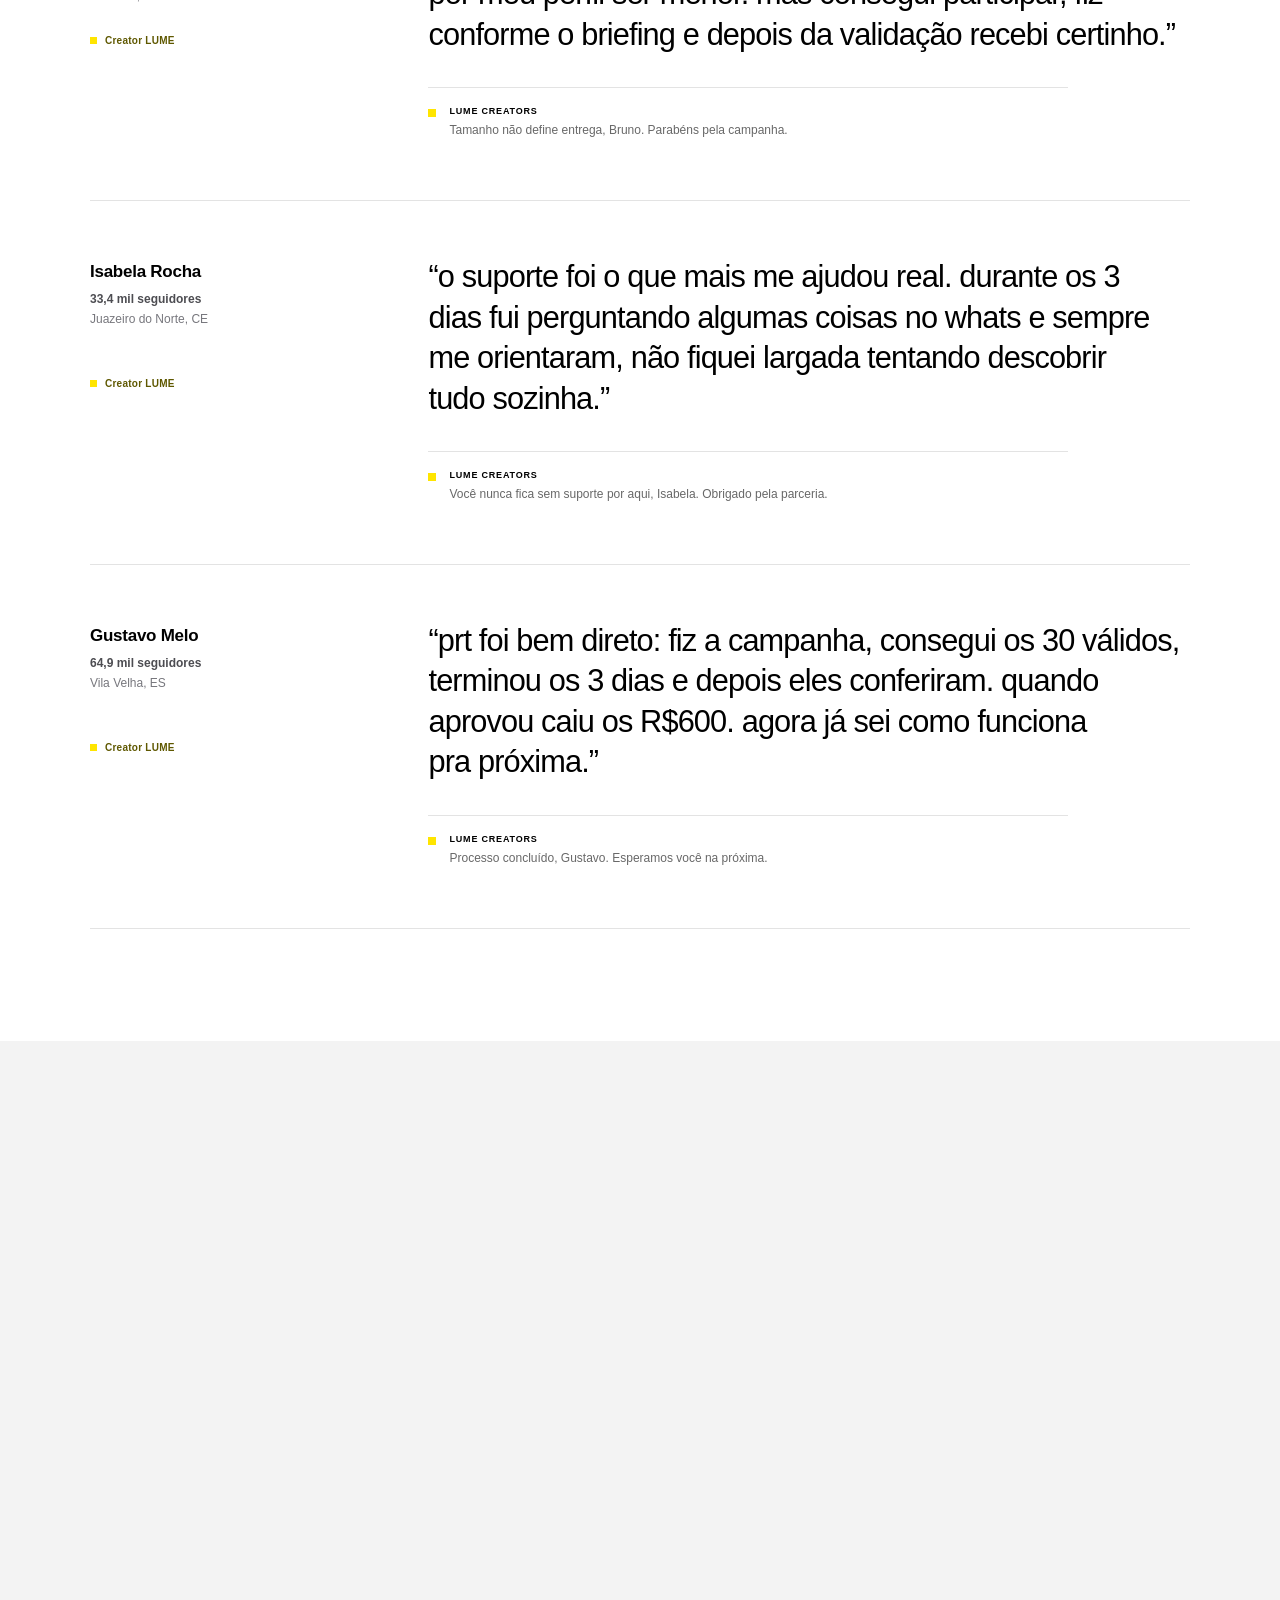
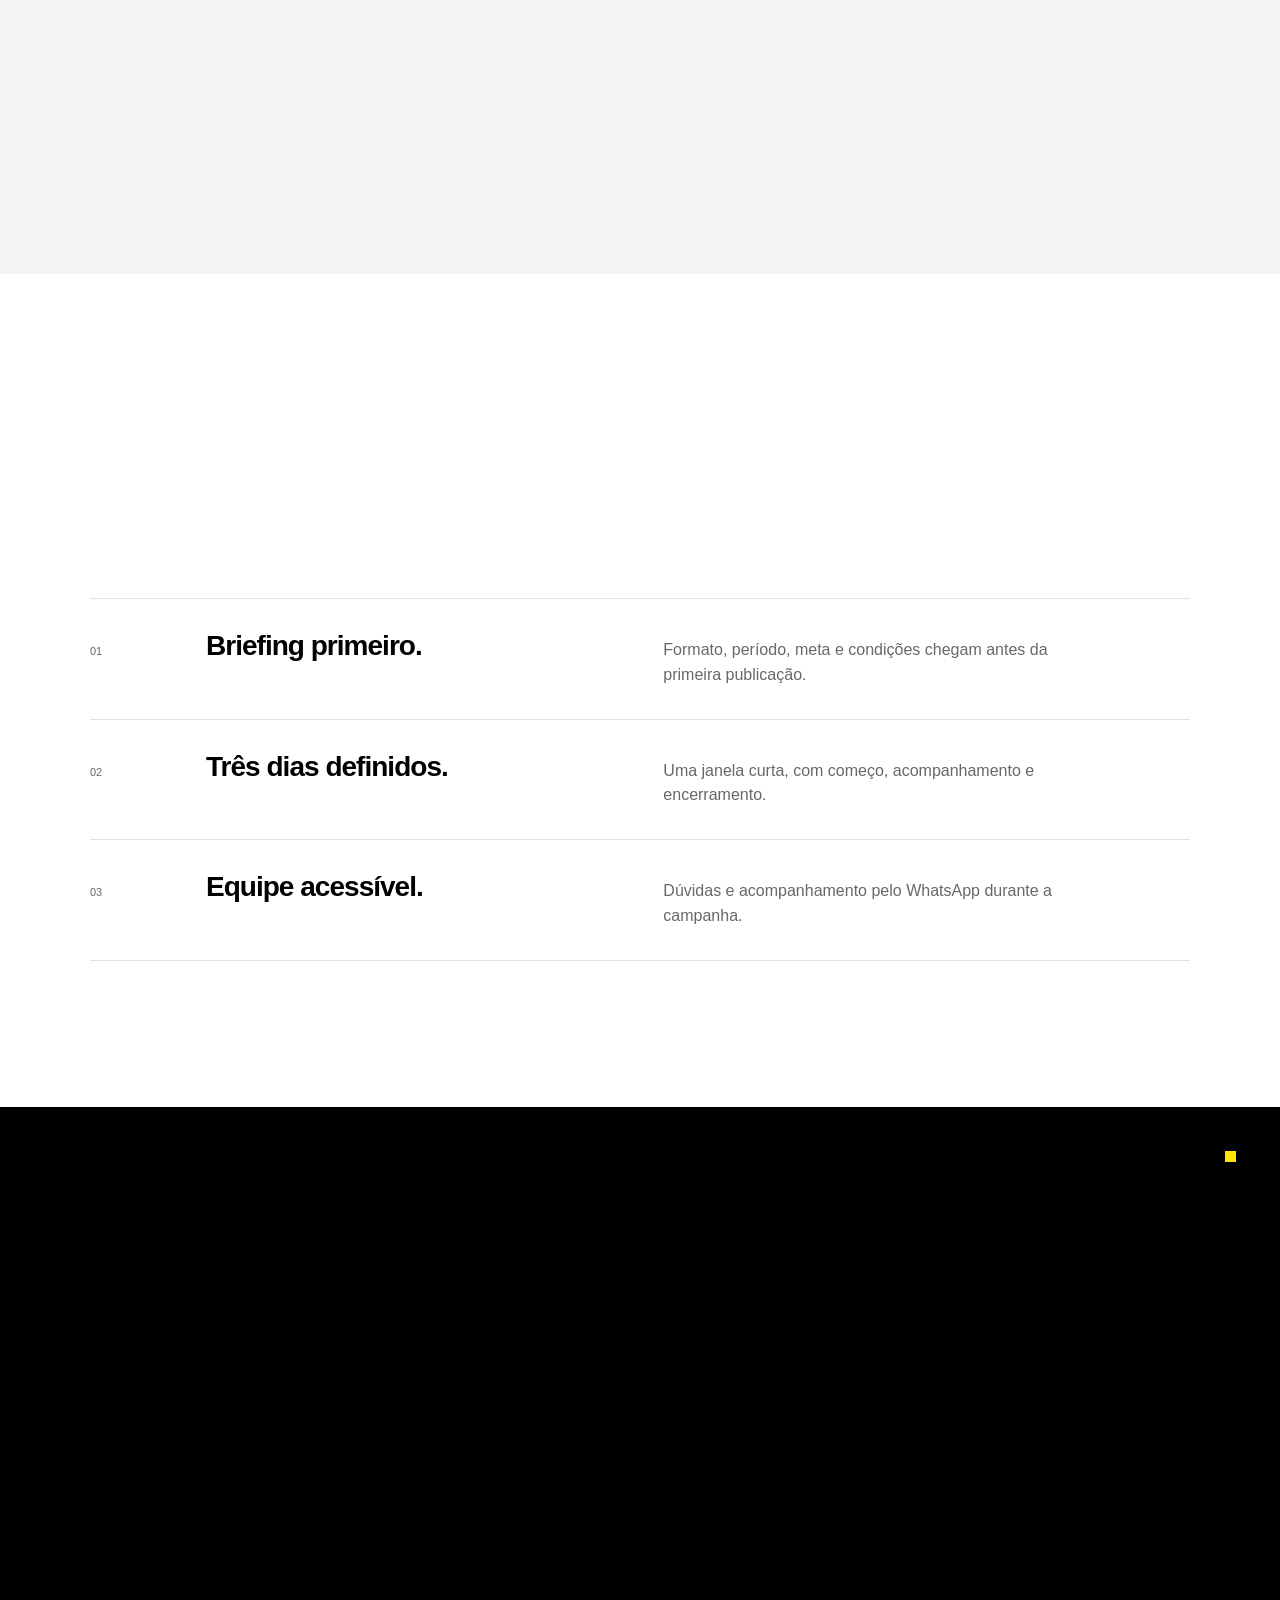
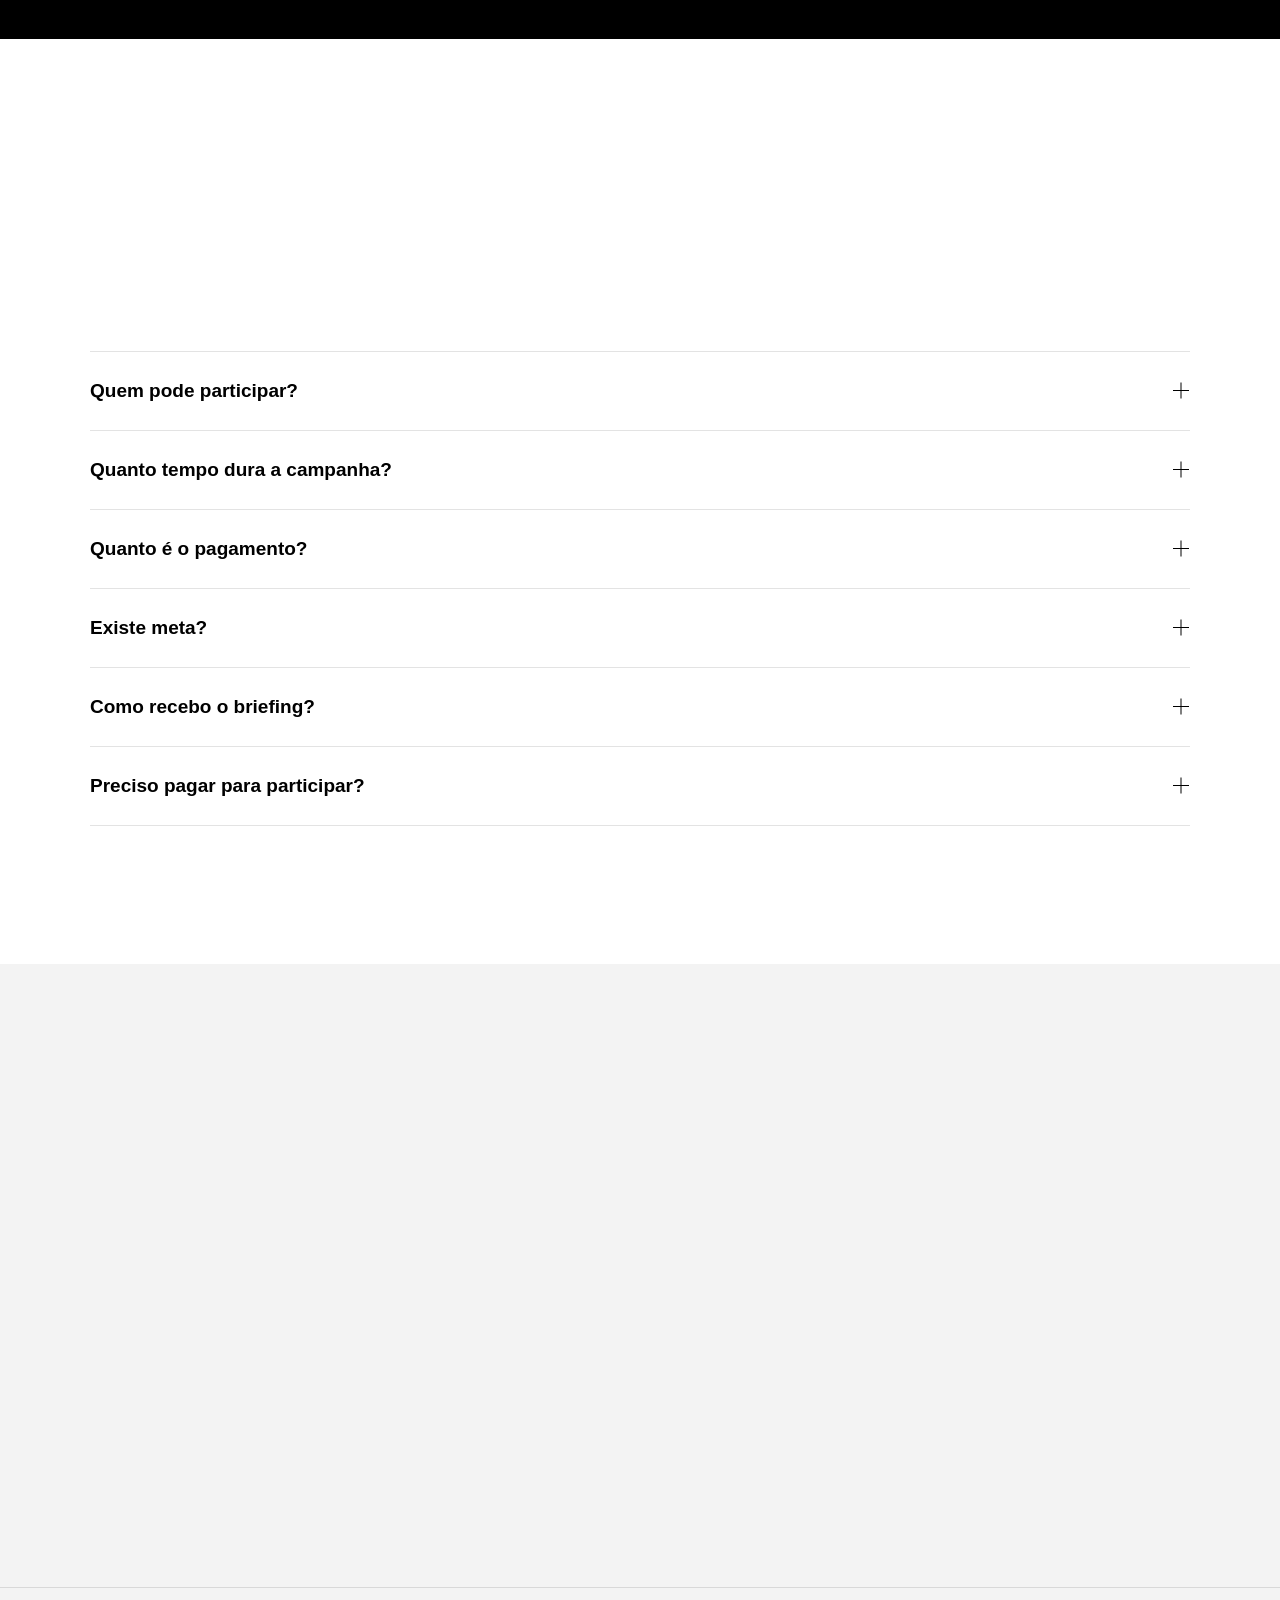
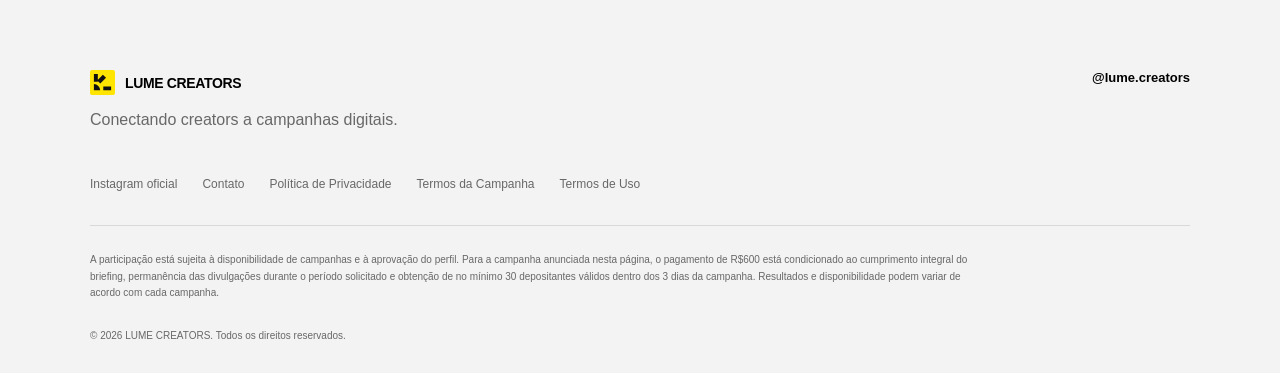
==== commit 44b88acc: "Melhora funil, painel e notificações da LUME" ====
--- a/index.html
+++ b/index.html
@@ -6,7 +6,7 @@
   <meta name="description" content="Divulgue uma plataforma de jogos por 3 dias em uma campanha da LUME CREATORS.">
   <meta name="theme-color" content="#ffffff">
   <title>LUME CREATORS — Campanha para plataforma de jogos</title>
-  <link rel="stylesheet" href="styles.css?v=20260924b">
+  <link rel="stylesheet" href="styles.css?v=20260924c">
 </head>
 <body>
   <a class="skip-link" href="#conteudo">Pular para o conteúdo</a>
@@ -117,6 +117,8 @@
           <h3>Campanha de <span data-campaign="duration">3 dias</span>.</h3>
           <p class="approved-condition">Pagamento condicionado ao cumprimento da meta mínima de <strong><span data-campaign="goal">30</span> depositantes válidos</strong> e demais condições apresentadas no briefing.</p>
           <p class="approved-next-step"><strong>Próximo passo.</strong> Assista ao briefing até o fim para saber exatamente o que publicar, entender como receber os <strong class="next-step-amount" data-campaign="value">R$600</strong> e acessar o contato da equipe.</p>
+          <p class="lead-status" id="lead-status" role="status" aria-live="polite">Enviando seu perfil à LUME…</p>
+          <button class="lead-retry" id="retry-lead" type="button" hidden>Tentar enviar novamente</button>
           <a class="button" href="#vsl">Continuar para o briefing</a>
         </div>
       </section>
@@ -140,24 +142,6 @@
             <button class="button button-light video-contact" id="video-contact" type="button" hidden>Receber briefing <span aria-hidden="true">↗</span></button>
             <span class="visually-hidden" id="video-watch-announcement" role="status" aria-live="polite"></span>
           </div>
-          <aside class="analysis-offer" id="analysis-offer" aria-labelledby="analysis-offer-title" hidden>
-            <div class="analysis-offer-copy">
-              <p class="analysis-offer-eyebrow">EXCLUSIVO PARA CREATORS</p>
-              <h3 id="analysis-offer-title">Quer saber como uma agência enxerga o seu Instagram?</h3>
-              <p class="analysis-offer-lede">Descubra o que uma agência que já trabalhou com grandes influenciadores mudaria no seu perfil.</p>
-              <p class="analysis-offer-detail">Receba uma análise personalizada da equipe da Lume com os principais pontos que você deveria manter, melhorar ou mudar para apresentar seu perfil de forma mais profissional para marcas.</p>
-            </div>
-            <div class="analysis-offer-action">
-              <div class="analysis-offer-price">R$ 14,00 <small>Pagamento único</small></div>
-              <ul class="analysis-offer-trust" aria-label="Sobre a análise">
-                <li>Análise individual</li>
-                <li>Feita pela equipe Lume</li>
-                <li>Entregue pelo WhatsApp</li>
-              </ul>
-              <button class="button analysis-offer-button" id="analysis-offer-buy" type="button">QUERO ANALISAR MEU PERFIL</button>
-              <p class="analysis-offer-note">Análise opcional. Não interfere na sua aprovação ou participação na campanha.</p>
-            </div>
-          </aside>
         </div>
       </section>
 
@@ -274,10 +258,7 @@
   </dialog>
 
   <div class="toast" id="toast" role="status" aria-live="polite"></div>
-  <script src="assets/vendor/gsap.min.js?v=3.13.0" defer></script>
-  <script src="assets/vendor/ScrollTrigger.min.js?v=3.13.0" defer></script>
   <script src="feedback-data.js?v=20260922" defer></script>
-  <script src="app.js?v=20260924b" defer></script>
-  <script src="motion.js?v=20260922b" defer></script>
+  <script src="app.js?v=20260924c" defer></script>
 </body>
 </html>
--- a/styles.css
+++ b/styles.css
@@ -209,23 +209,6 @@
 .visually-hidden { position: absolute; width: 1px; height: 1px; padding: 0; margin: -1px; overflow: hidden; clip: rect(0, 0, 0, 0); white-space: nowrap; border: 0; }
 @keyframes video-contact-pulse { 0%, 11%, 100% { transform: scale(1); box-shadow: 0 0 0 0 rgba(255, 229, 0, 0); } 5% { transform: scale(1.015); box-shadow: 0 0 0 5px rgba(255, 229, 0, .09); } }
 
-.vsl-section.has-analysis-offer { padding-bottom: 92px; }
-.analysis-offer { position: relative; display: grid; grid-template-columns: minmax(0, 1.25fr) minmax(250px, .62fr); gap: clamp(32px, 5vw, 76px); margin-top: 74px; padding: clamp(28px, 4vw, 46px); border: 1px solid var(--line-dark); border-radius: 8px; background: #141414; }
-.analysis-offer[hidden] { display: none; }
-.analysis-offer::before { position: absolute; top: -1px; left: 46px; width: 42px; height: 3px; background: var(--yellow); content: ''; }
-.analysis-offer-eyebrow { margin: 0 0 23px; color: #b5b5b9; font-size: 10px; font-weight: 700; letter-spacing: .12em; }
-.analysis-offer h3 { max-width: 640px; margin: 0 0 22px; font-size: clamp(30px, 3.5vw, 44px); font-weight: 650; letter-spacing: -.055em; line-height: 1.06; }
-.analysis-offer .analysis-offer-lede { max-width: 570px; margin: 0 0 15px; color: var(--white); font-size: 17px; line-height: 1.5; }
-.analysis-offer .analysis-offer-detail { max-width: 590px; margin: 0; color: #a8a8ad; font-size: 13px; line-height: 1.65; }
-.analysis-offer-action { display: flex; flex-direction: column; align-items: stretch; padding-left: clamp(20px, 3vw, 42px); border-left: 1px solid var(--line-dark); }
-.analysis-offer-price { font-family: "Aptos Display", Aptos, "Helvetica Neue", Arial, sans-serif; font-size: clamp(47px, 4.8vw, 62px); font-weight: 680; letter-spacing: -.075em; line-height: 1; white-space: nowrap; }
-.analysis-offer-price small { display: block; margin-top: 10px; color: #a8a8ad; font-family: Aptos, "Helvetica Neue", Arial, sans-serif; font-size: 12px; font-weight: 400; letter-spacing: 0; }
-.analysis-offer-trust { display: grid; gap: 10px; margin: 28px 0 30px; padding: 21px 0 0; border-top: 1px solid var(--line-dark); list-style: none; }
-.analysis-offer-trust li { display: flex; align-items: baseline; gap: 10px; color: #d1d1d5; font-size: 12px; }
-.analysis-offer-trust li::before { width: 5px; height: 5px; flex: 0 0 5px; background: var(--yellow); content: ''; }
-.analysis-offer-button { width: 100%; min-height: 49px; padding-inline: 13px; border: 1px solid #77777d; background: transparent; color: var(--white); font-size: 10px; }
-.analysis-offer-button:hover { border-color: var(--white); background: var(--white); color: var(--ink); transform: translateY(-2px); }
-.analysis-offer-note { margin: 15px 0 0; color: #99999e; font-size: 11px; line-height: 1.5; }
 
 .analysis-modal { width: min(calc(100% - 36px), 900px); max-height: min(90dvh, 800px); padding: 0; overflow-y: auto; overscroll-behavior: contain; border: 1px solid var(--line); border-radius: 12px; background: var(--white); color: var(--ink); box-shadow: 0 24px 70px rgba(0, 0, 0, .16); scrollbar-width: thin; }
 .analysis-modal[open] { animation: analysis-modal-enter .28s var(--ease) both; }
@@ -298,6 +281,11 @@
 .analysis-screen > .brand { position: absolute; left: 50%; top: 28px; transform: translateX(-50%); }
 .analysis-screen h2 { margin-bottom: 13px; }
 .analysis-screen p { color: var(--muted); font-size: 16px; transition: opacity .2s ease; }
+.lead-status { margin: 18px 0 4px; color: #5b5270; font-size: 14px; line-height: 1.5; }
+.lead-retry { min-height: 44px; padding: 0; background: transparent; color: #553778; font-weight: 700; text-decoration: underline; text-underline-offset: 4px; }
+.quiz-option.selected,.quiz-option:disabled.selected { padding-left: 16px; border-color: var(--yellow); color: var(--yellow); opacity: 1; }
+.quiz-option.selected::before { height: 30px; }
+.quiz-option:disabled:not(.selected) { opacity: .55; }
 .analysis-line { width: min(330px, 75vw); height: 2px; margin: 28px auto 0; overflow: hidden; background: #e8e8ed; }
 .analysis-line i { display: block; width: 40%; height: 100%; background: var(--ink); animation: scan 1s var(--ease) infinite; }
 @keyframes scan { from { transform: translateX(-110%); } to { transform: translateX(360%); } }
@@ -325,8 +313,6 @@
   .benefit-list article { grid-template-columns: 60px minmax(220px, .8fr) 1fr; gap: 24px; }
   .campaign-moment .content-shell { grid-template-columns: 60px 1fr; gap: 30px; }
   .align-right .content-shell { padding-left: 8%; }
-  .analysis-offer { grid-template-columns: minmax(0, 1fr) minmax(220px, .7fr); gap: 30px; }
-  .analysis-offer-action { padding-left: 28px; }
 }
 
 @media (max-width: 680px) {
@@ -400,17 +386,6 @@
   .video-watch-note + .video-frame { margin-top: 28px; }
   .video-watch-foot { align-items: flex-start; flex-direction: column; gap: 8px; }
   .video-contact { width: 100%; }
-  .vsl-section.has-analysis-offer { padding-bottom: 72px; }
-  .analysis-offer { display: block; margin-top: 56px; padding: 27px 22px 25px; }
-  .analysis-offer::before { left: 22px; width: 34px; }
-  .analysis-offer-eyebrow { margin-bottom: 18px; }
-  .analysis-offer h3 { margin-bottom: 18px; font-size: clamp(30px, 8vw, 38px); }
-  .analysis-offer .analysis-offer-lede { font-size: 15px; }
-  .analysis-offer .analysis-offer-detail { font-size: 12px; }
-  .analysis-offer-action { margin-top: 28px; padding: 25px 0 0; border-top: 1px solid var(--line-dark); border-left: 0; }
-  .analysis-offer-price { font-size: 49px; }
-  .analysis-offer-trust { grid-template-columns: 1fr; margin: 21px 0 24px; padding-top: 17px; }
-  .analysis-offer-button { min-height: 52px; }
   .analysis-modal { position: fixed; inset: auto 0 0; width: 100%; max-width: 100%; max-height: calc(100dvh - 12px); margin: 0; border-radius: 14px 14px 0 0; border-bottom: 0; }
   .analysis-modal[open] { animation-name: analysis-sheet-enter; }
   .analysis-modal-body { display: block; padding: 35px 24px 22px; }
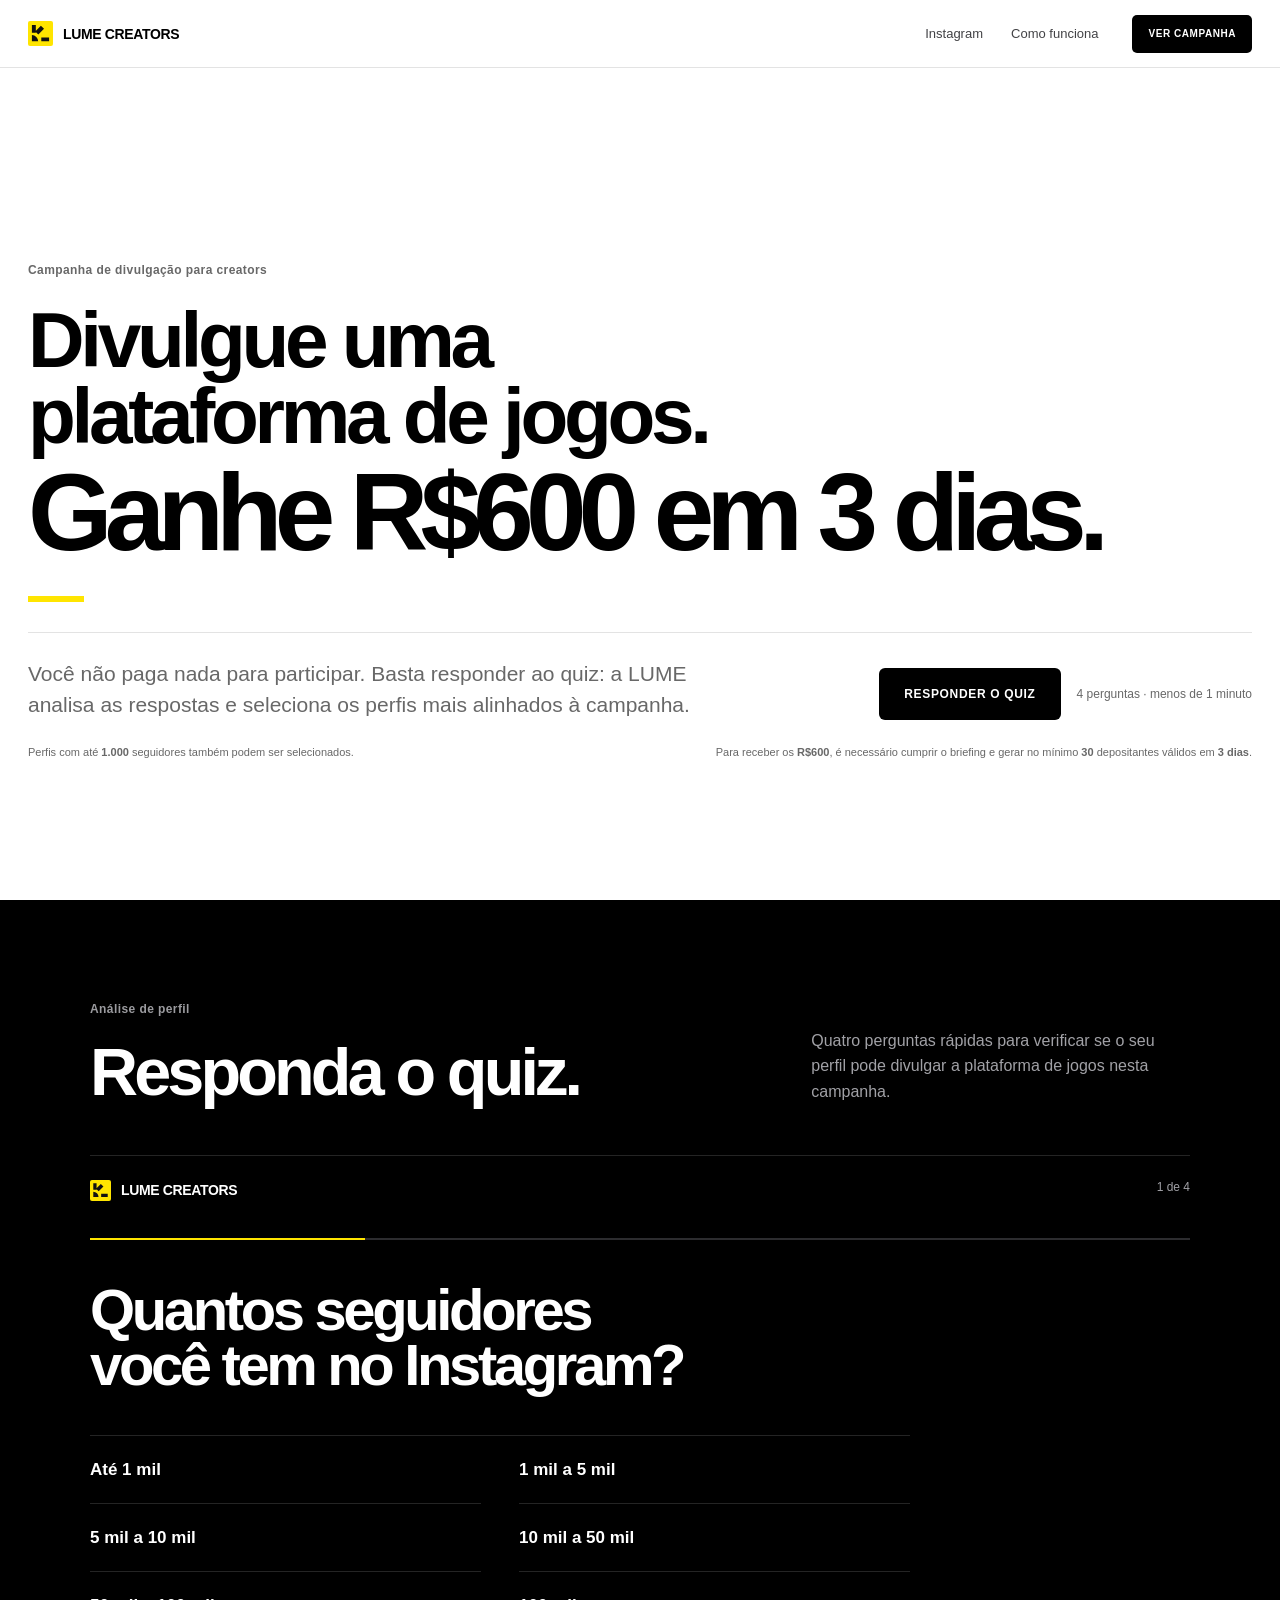
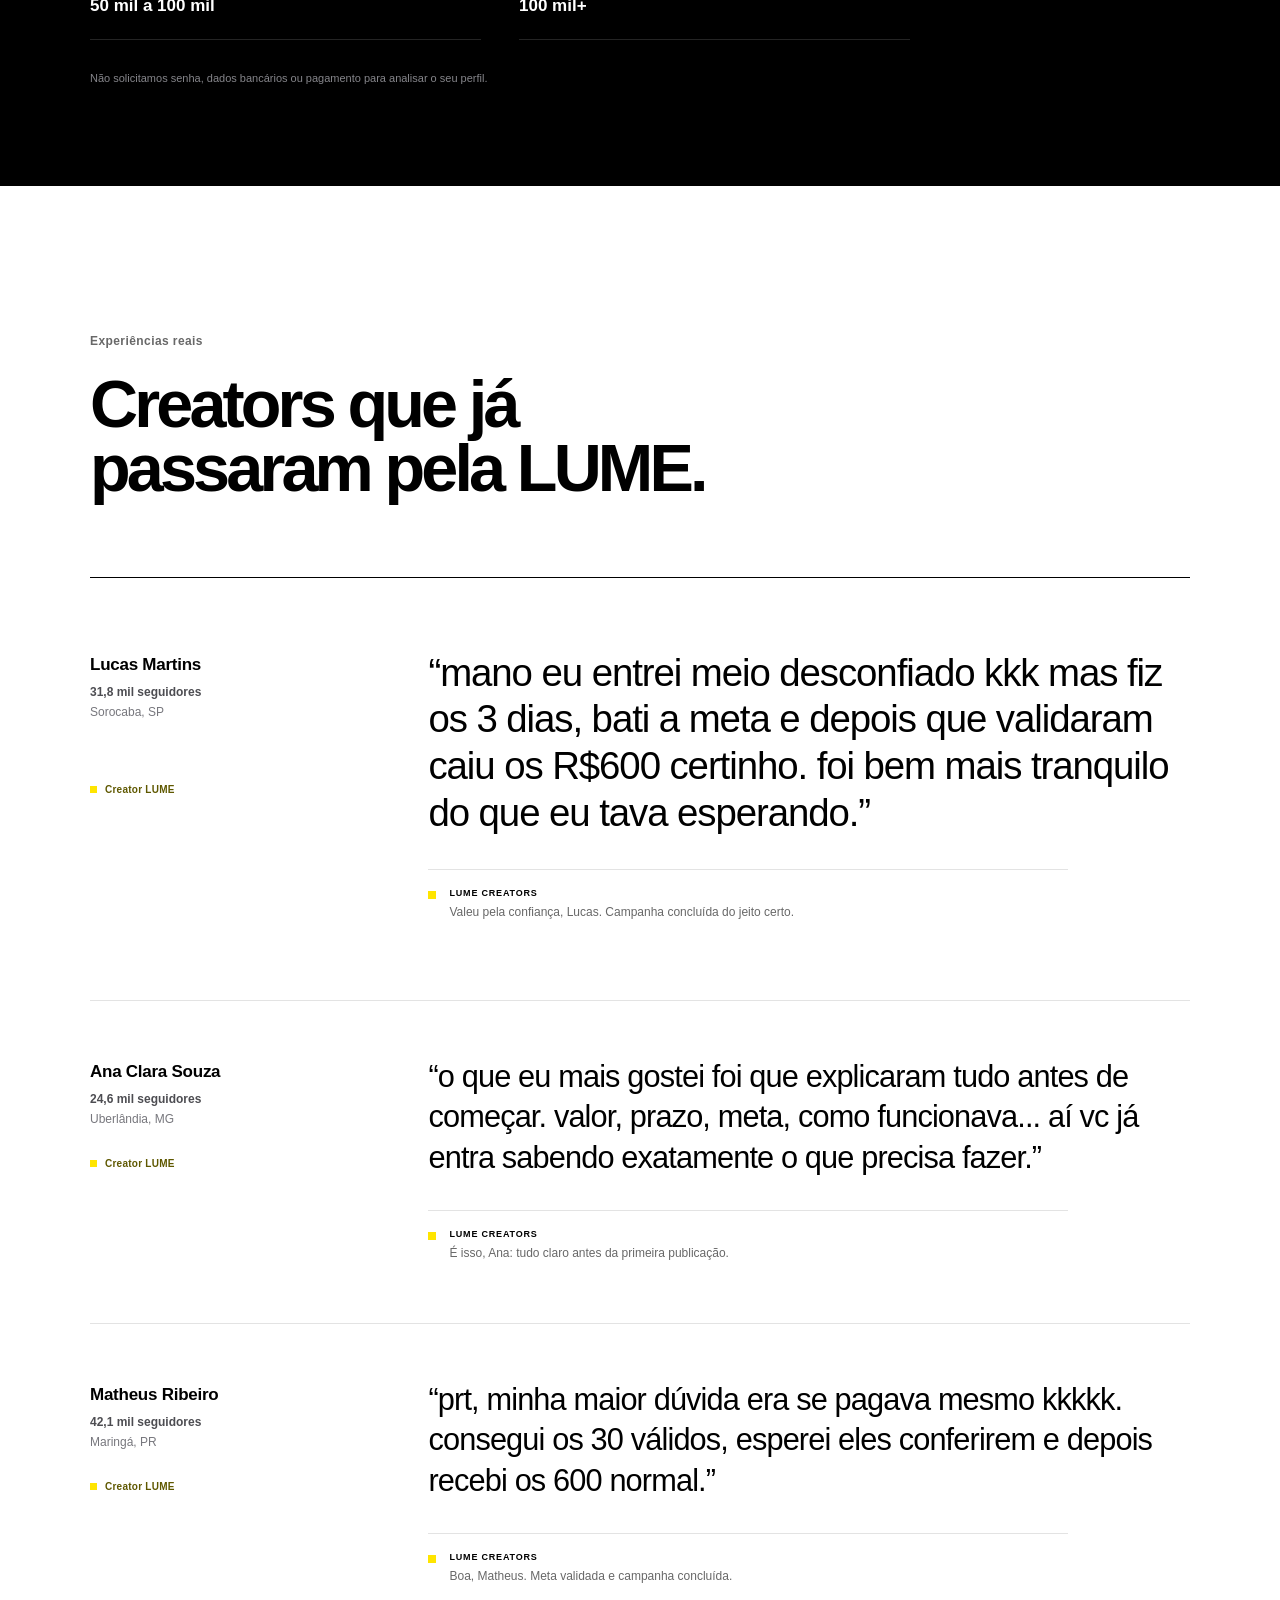
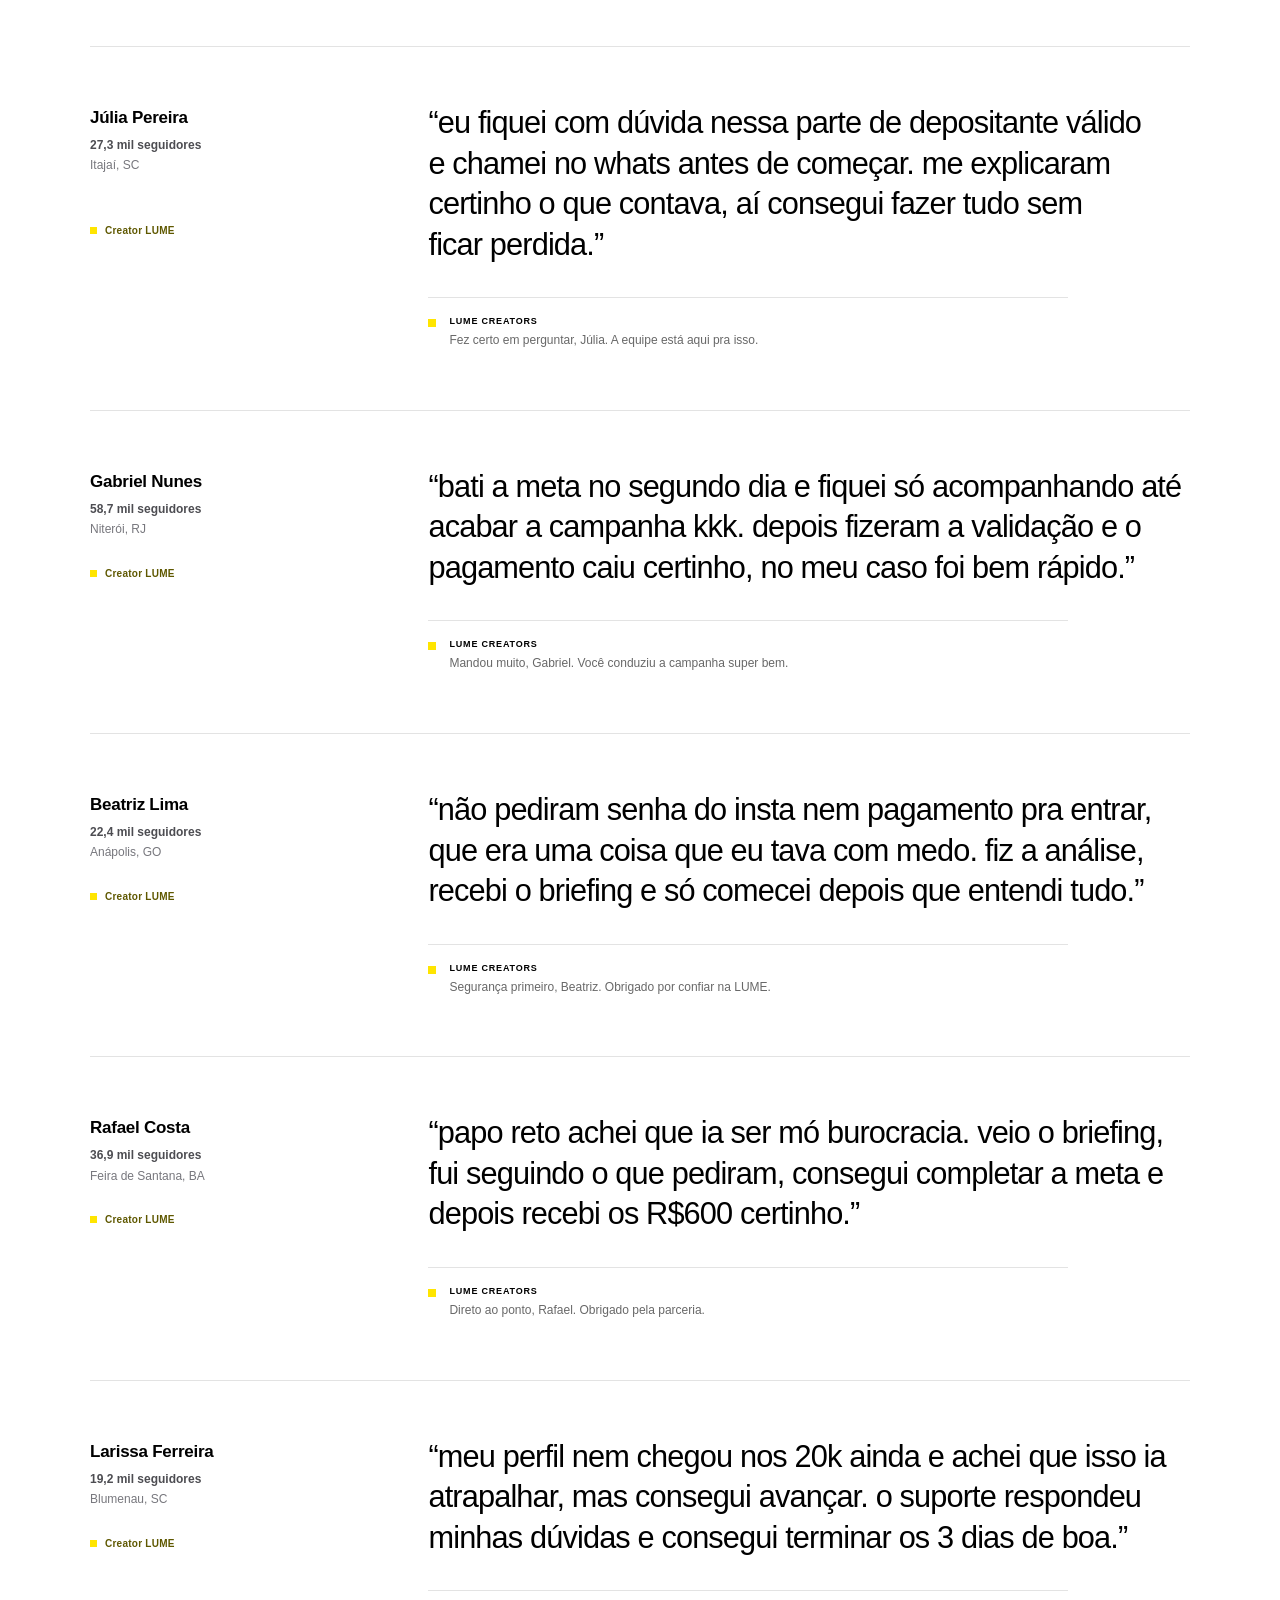
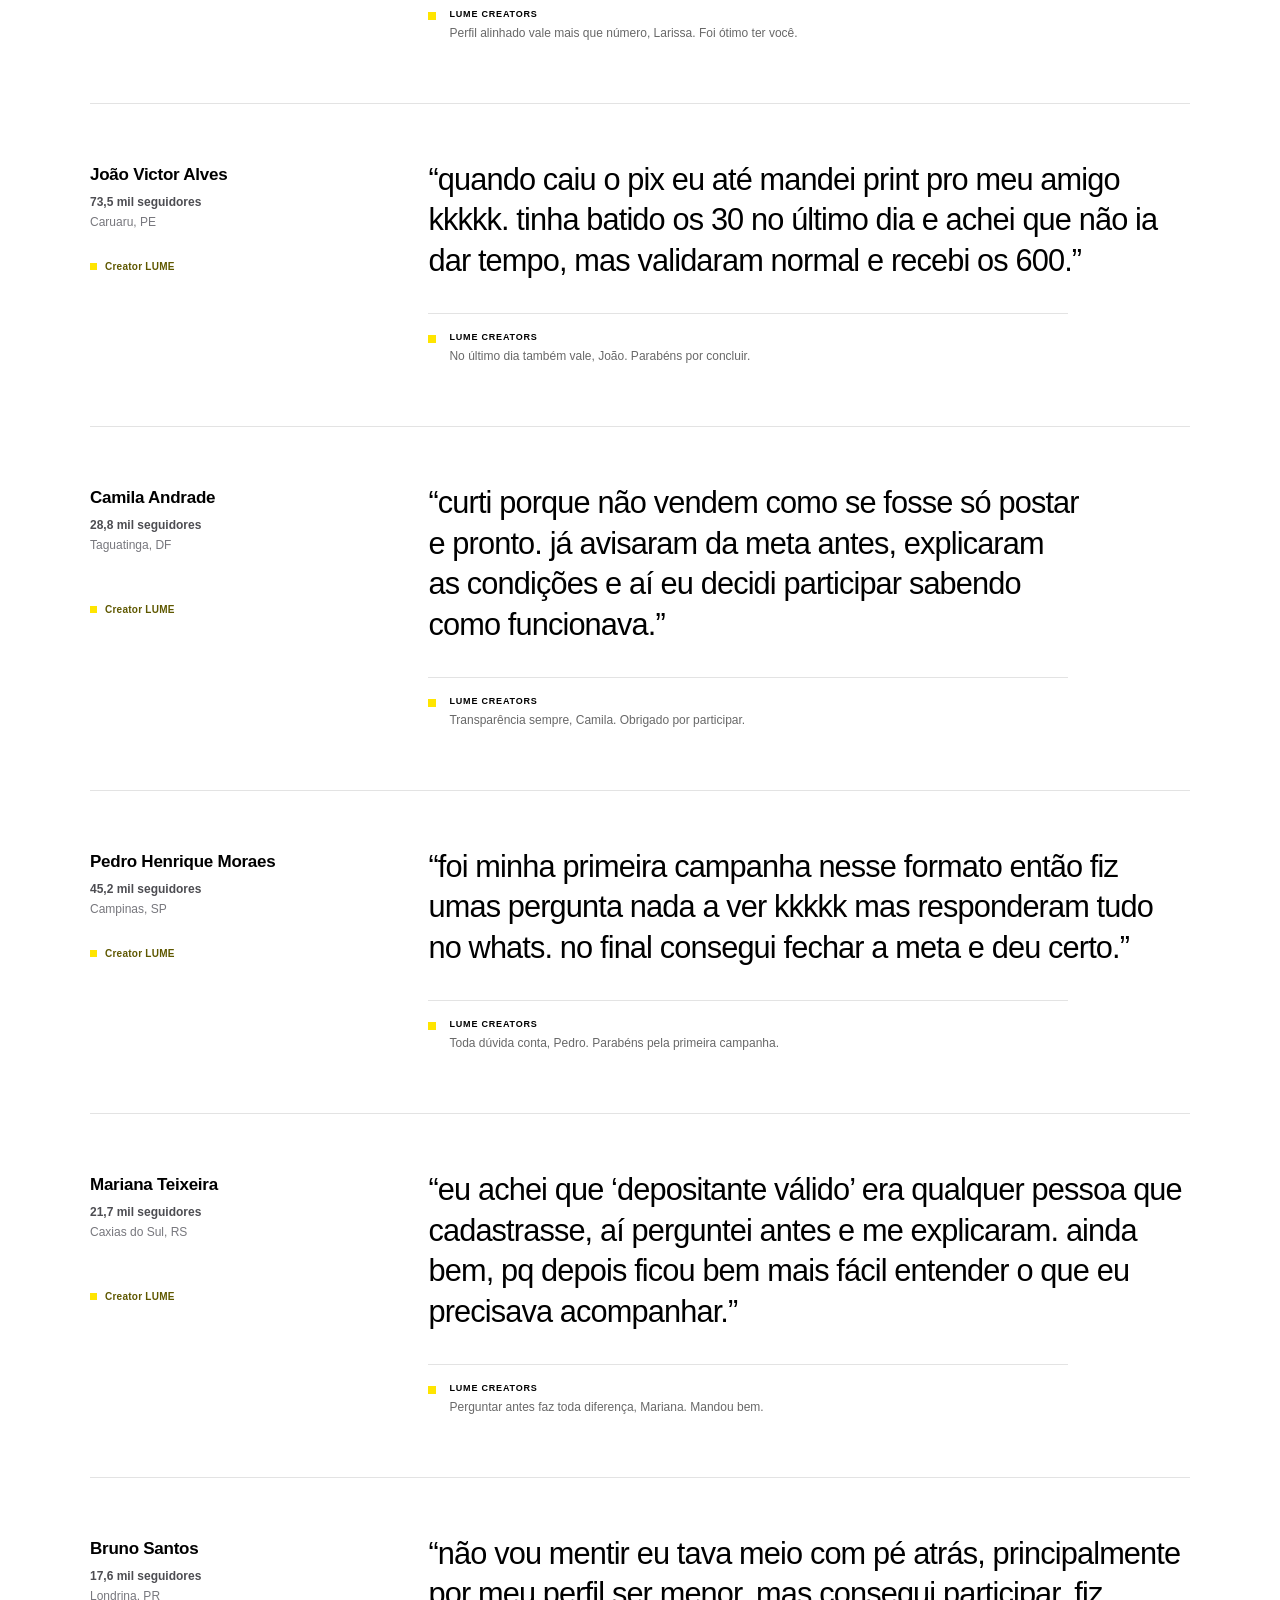
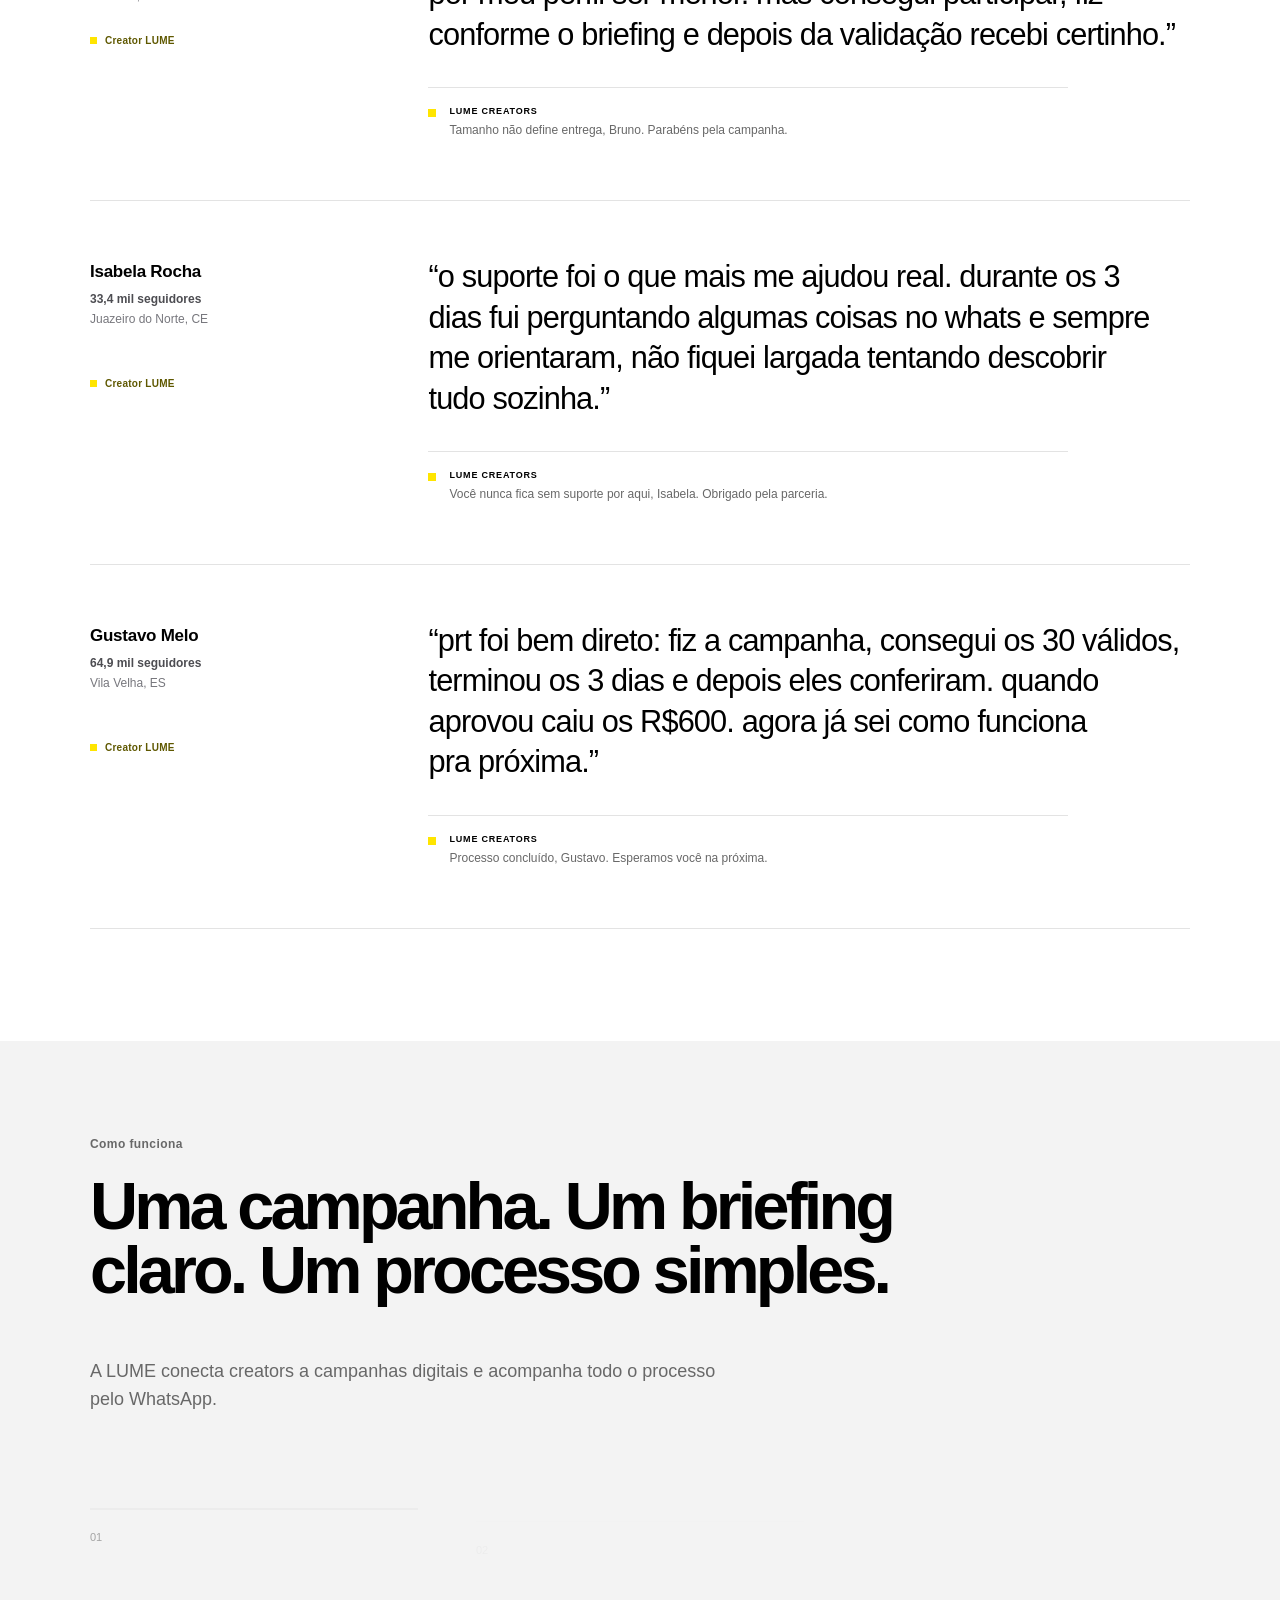
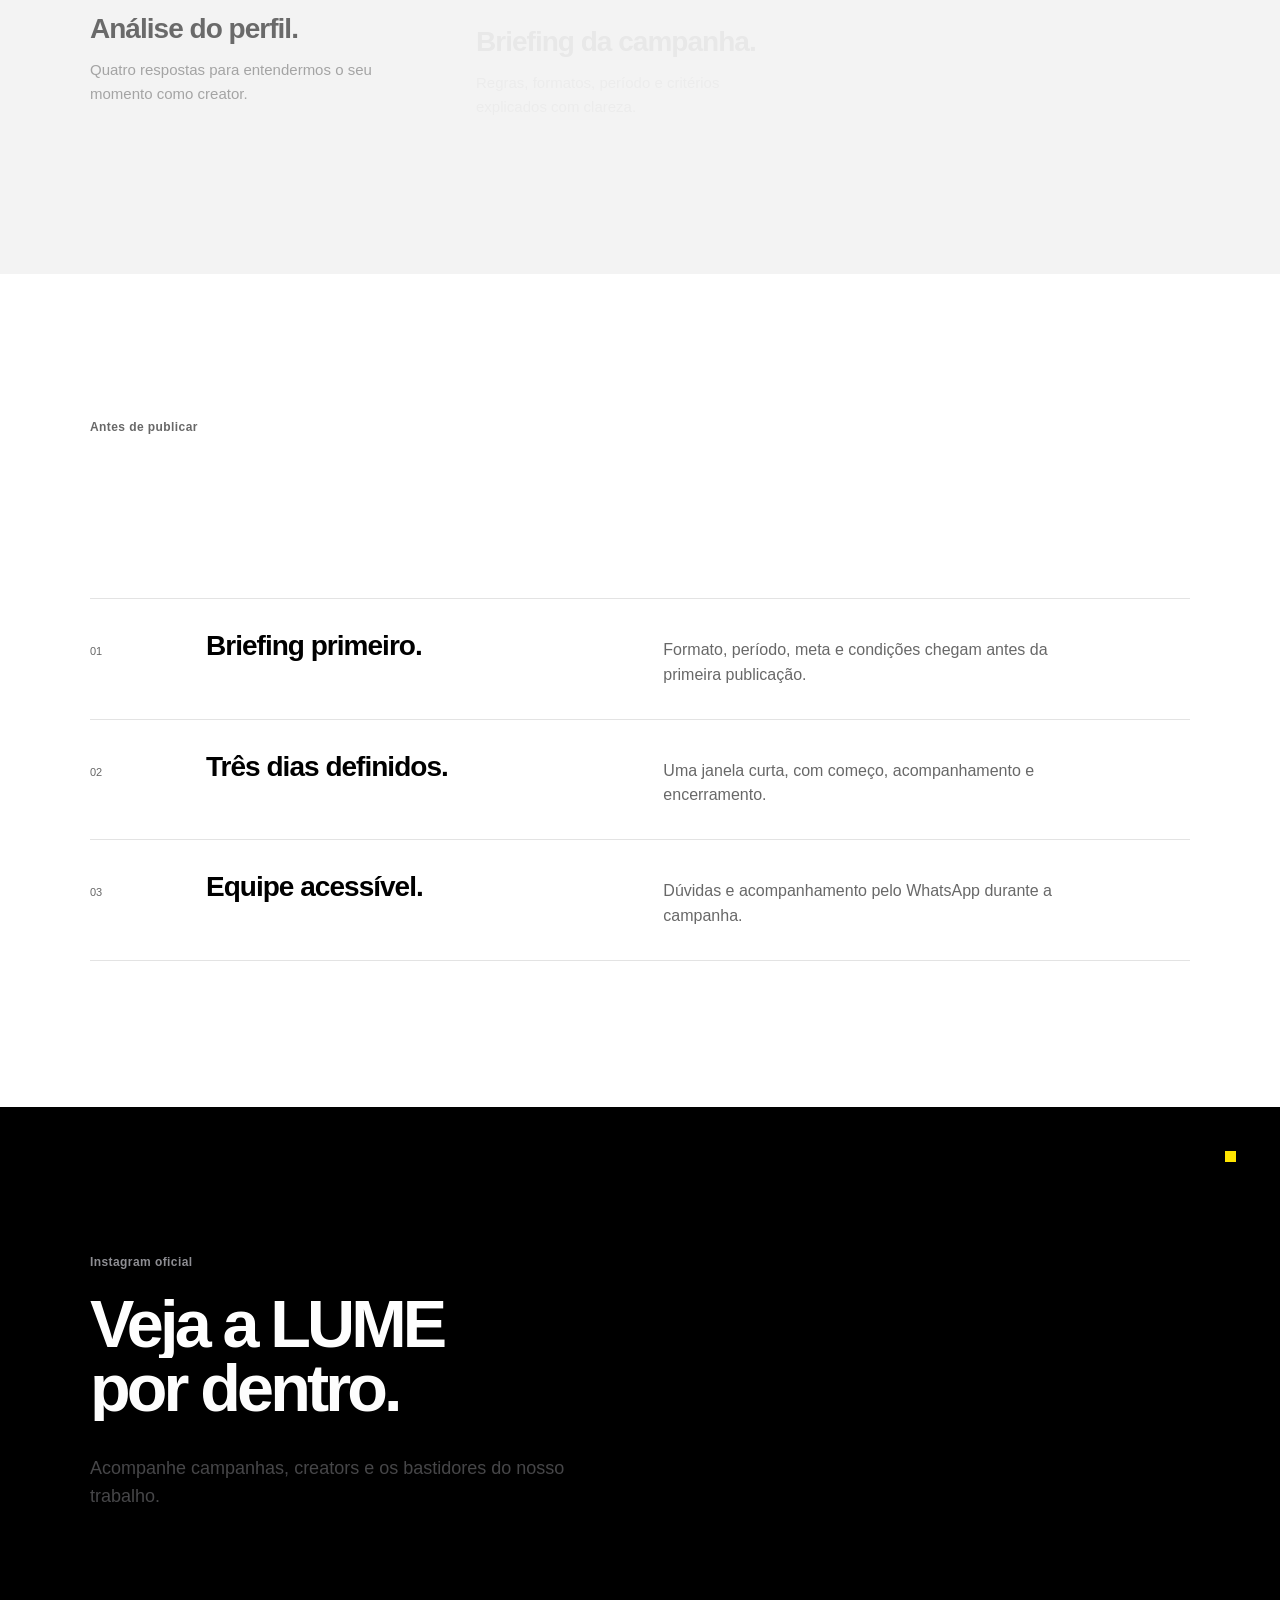
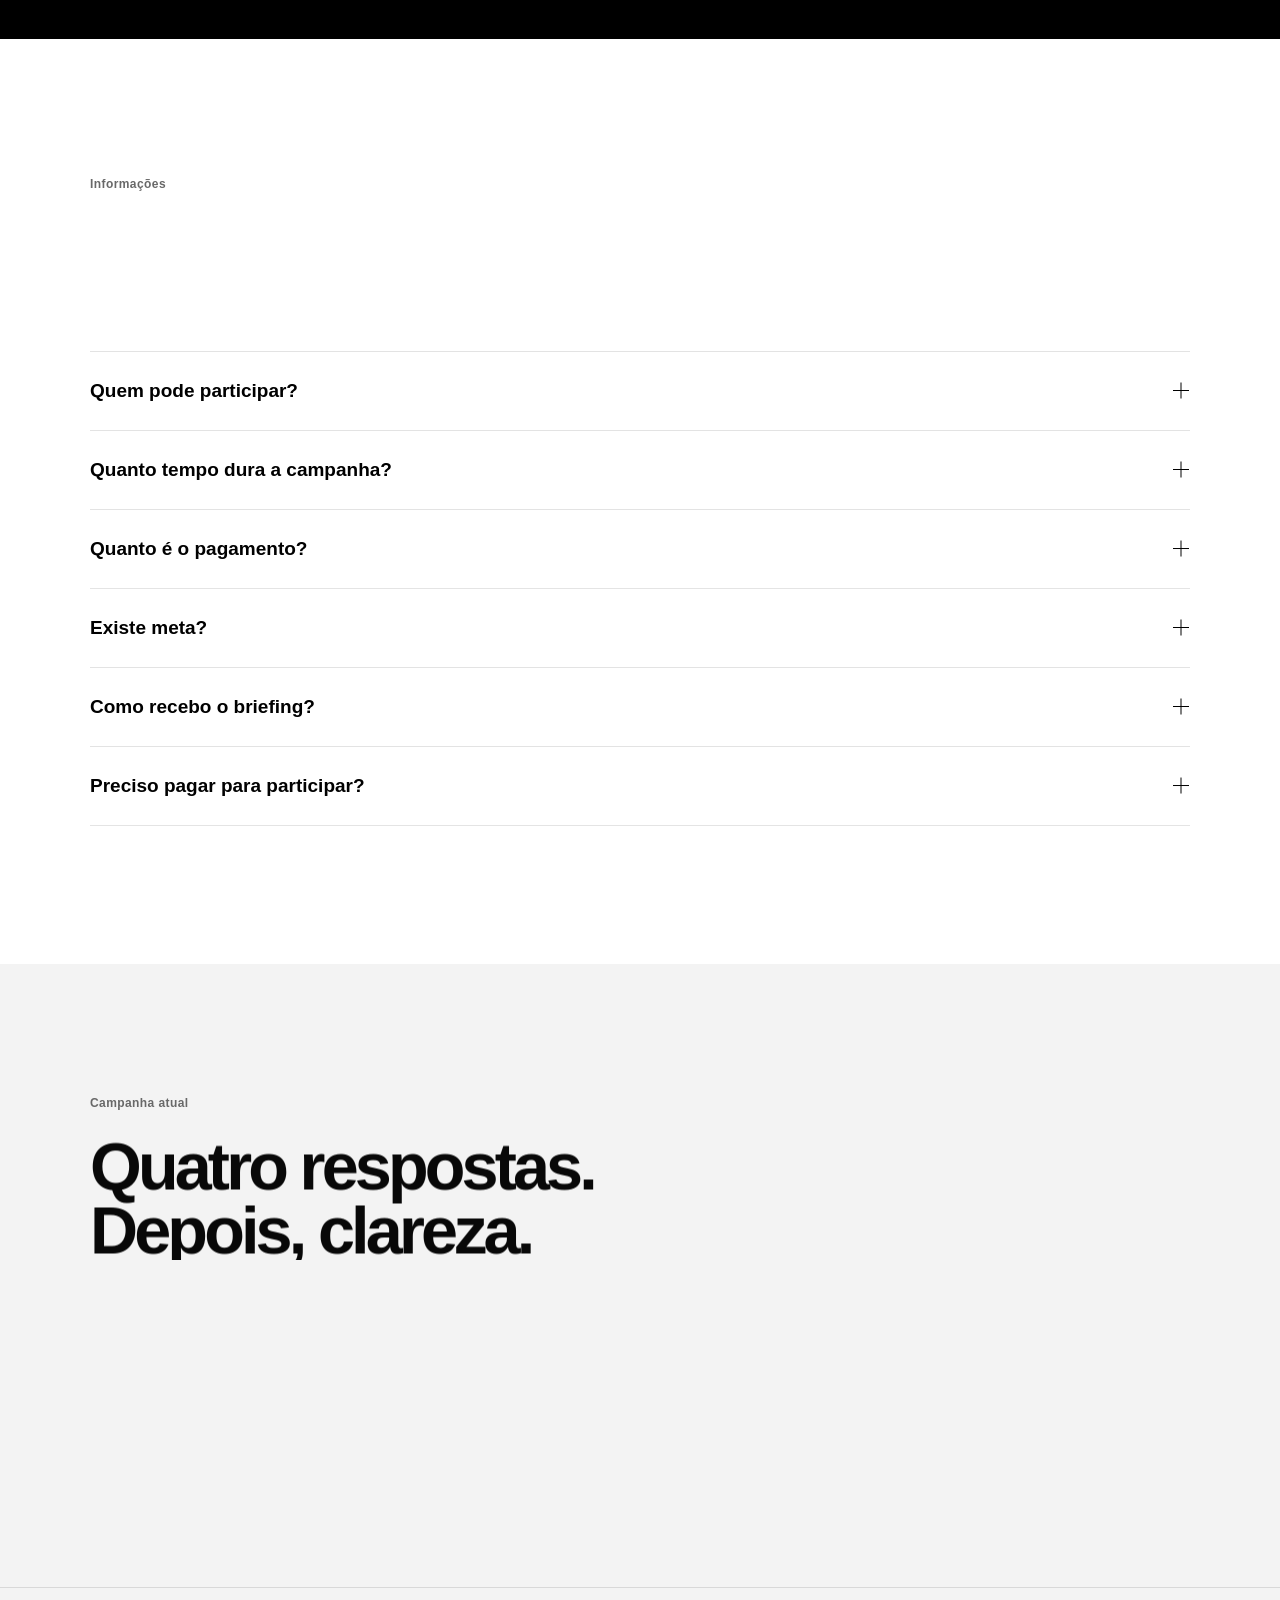
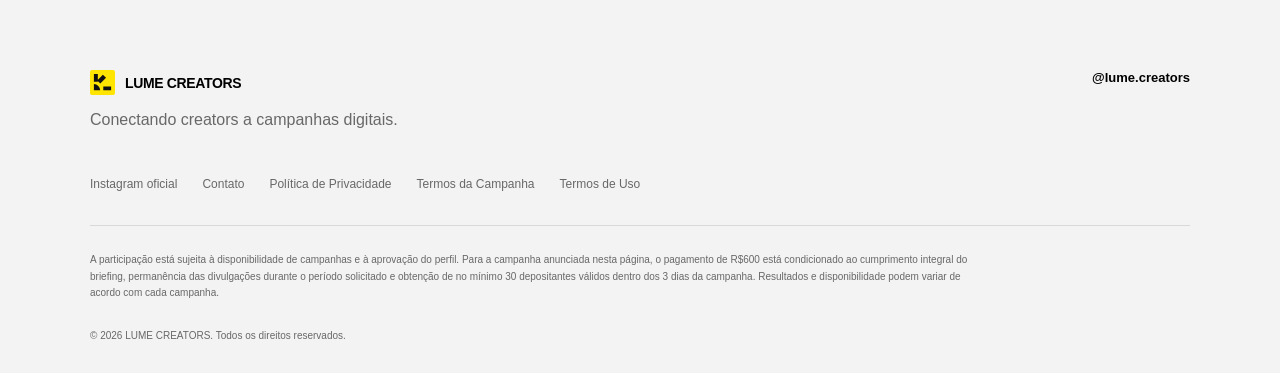
==== commit 6bf96467: "Refresh cached scripts for Meta Pixel" ====
--- a/index.html
+++ b/index.html
@@ -259,6 +259,6 @@
 
   <div class="toast" id="toast" role="status" aria-live="polite"></div>
   <script src="feedback-data.js?v=20260922" defer></script>
-  <script src="app.js?v=20260924c" defer></script>
+  <script src="app.js?v=20260925a" defer></script>
 </body>
 </html>
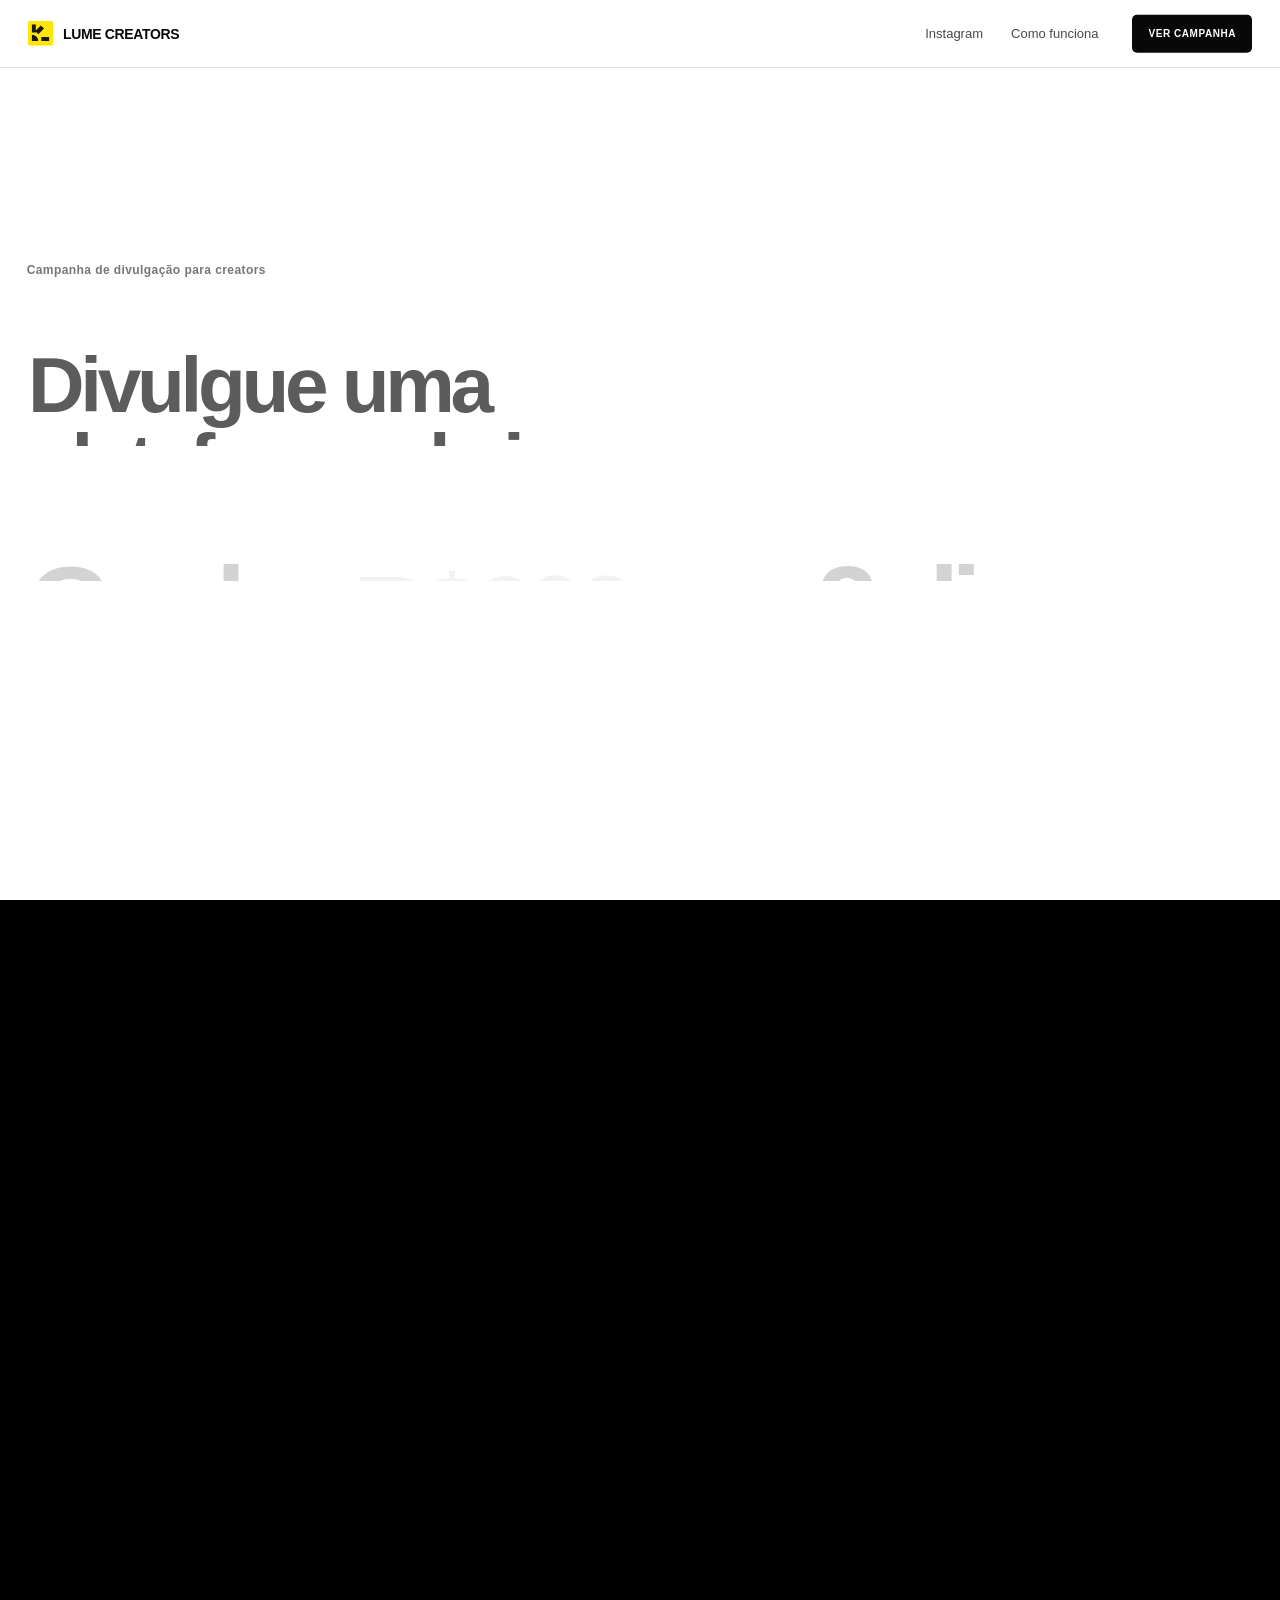
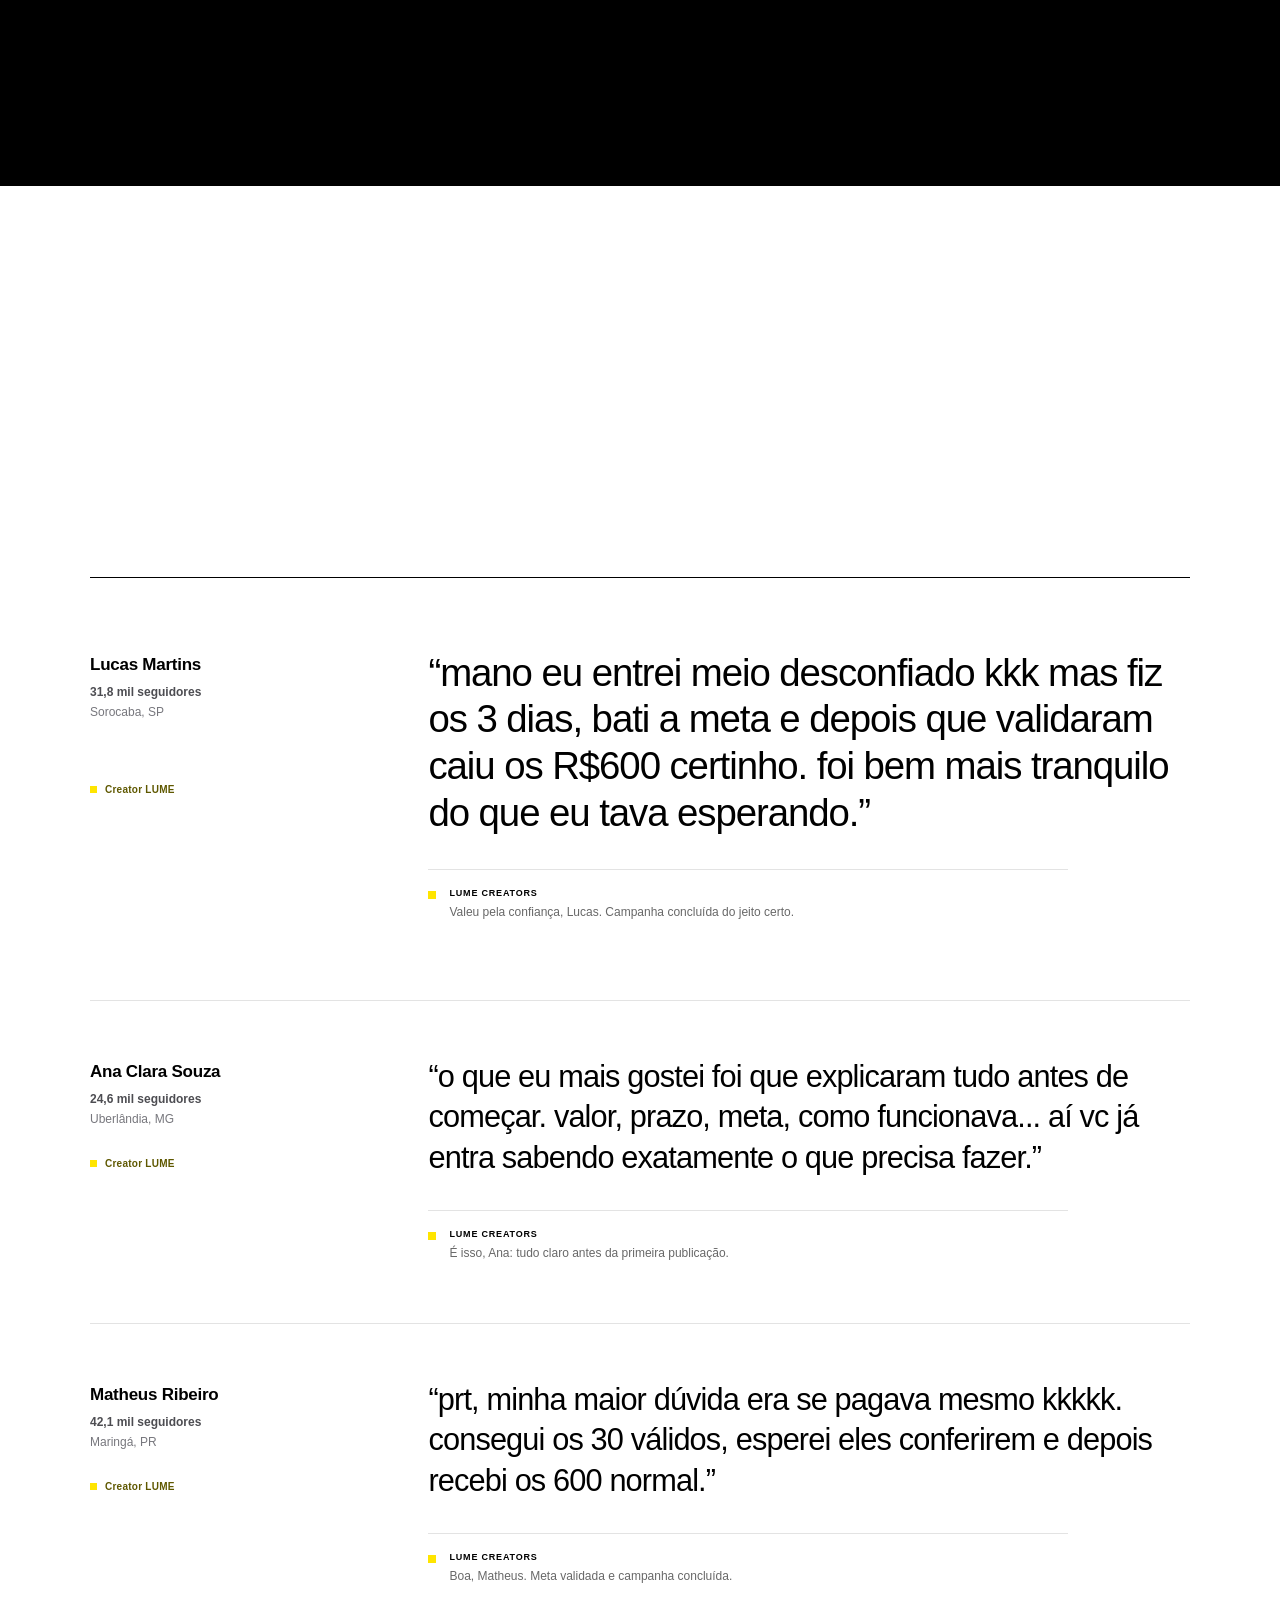
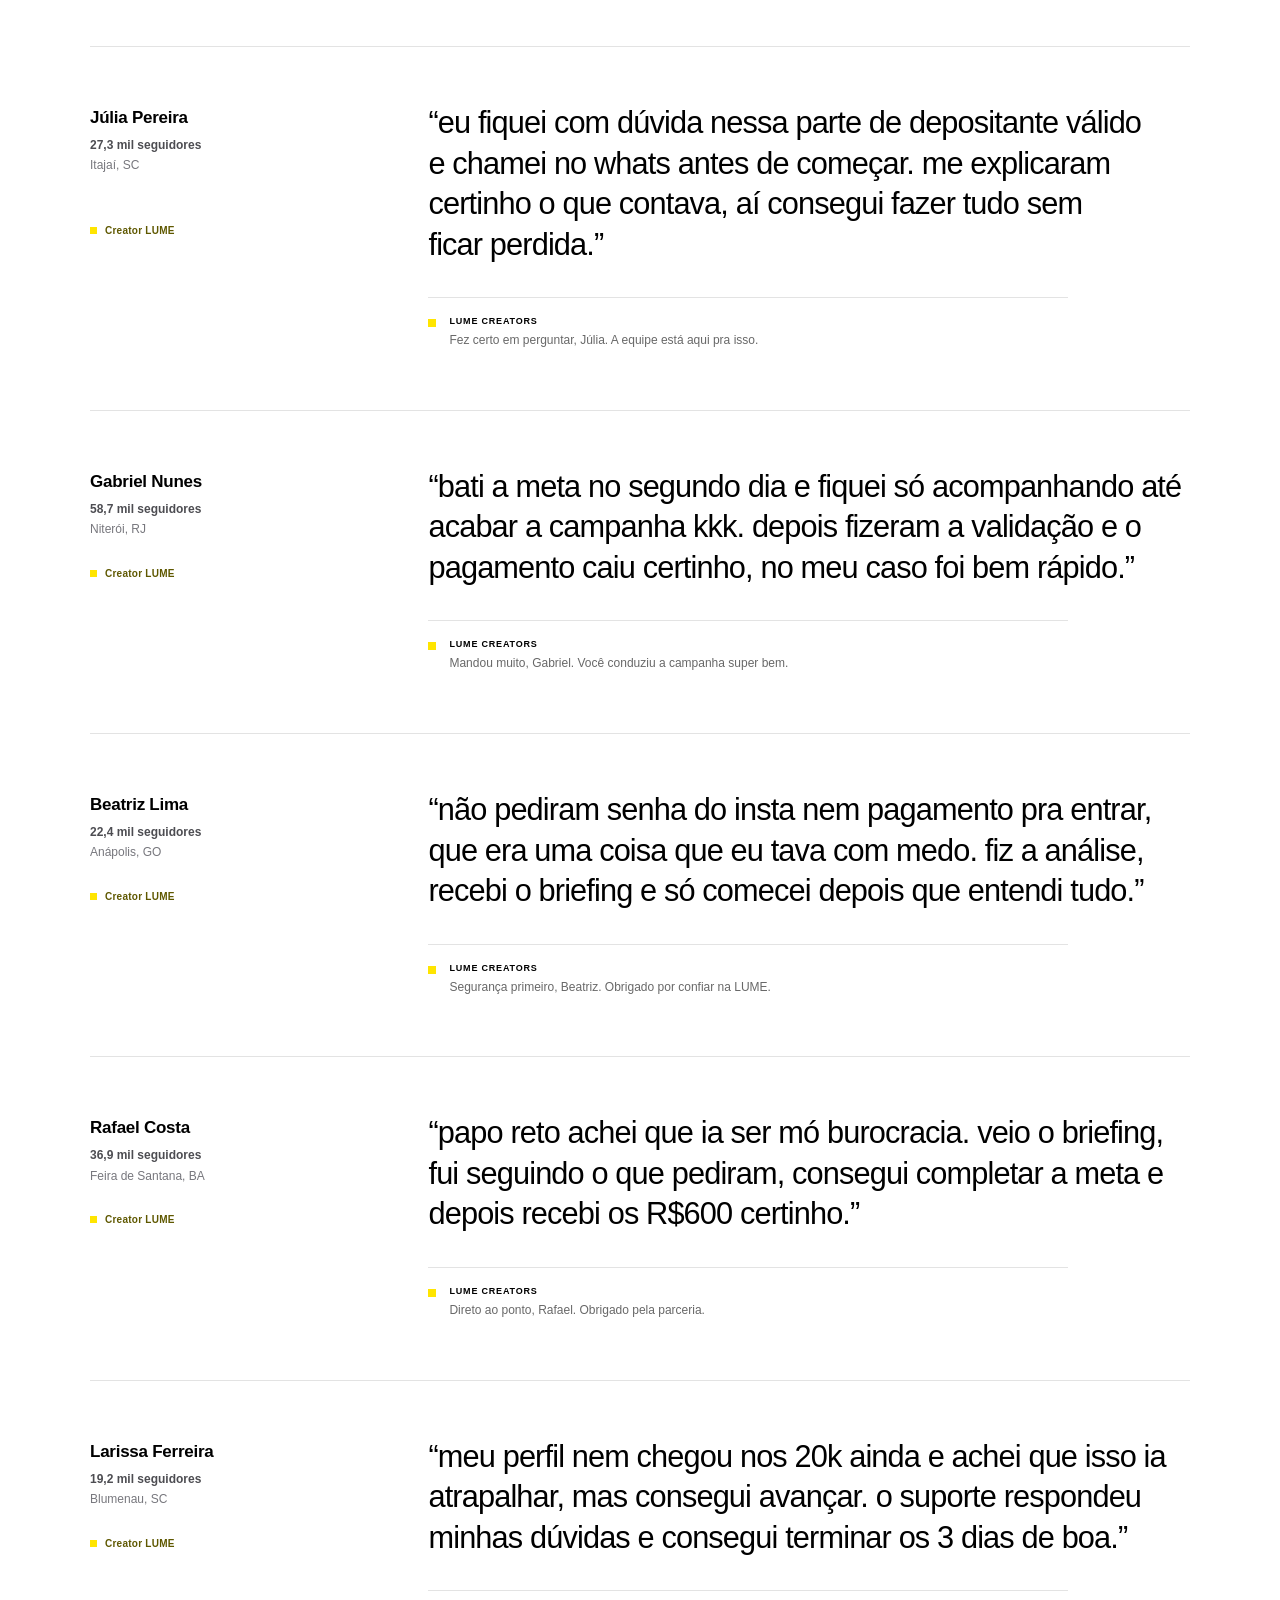
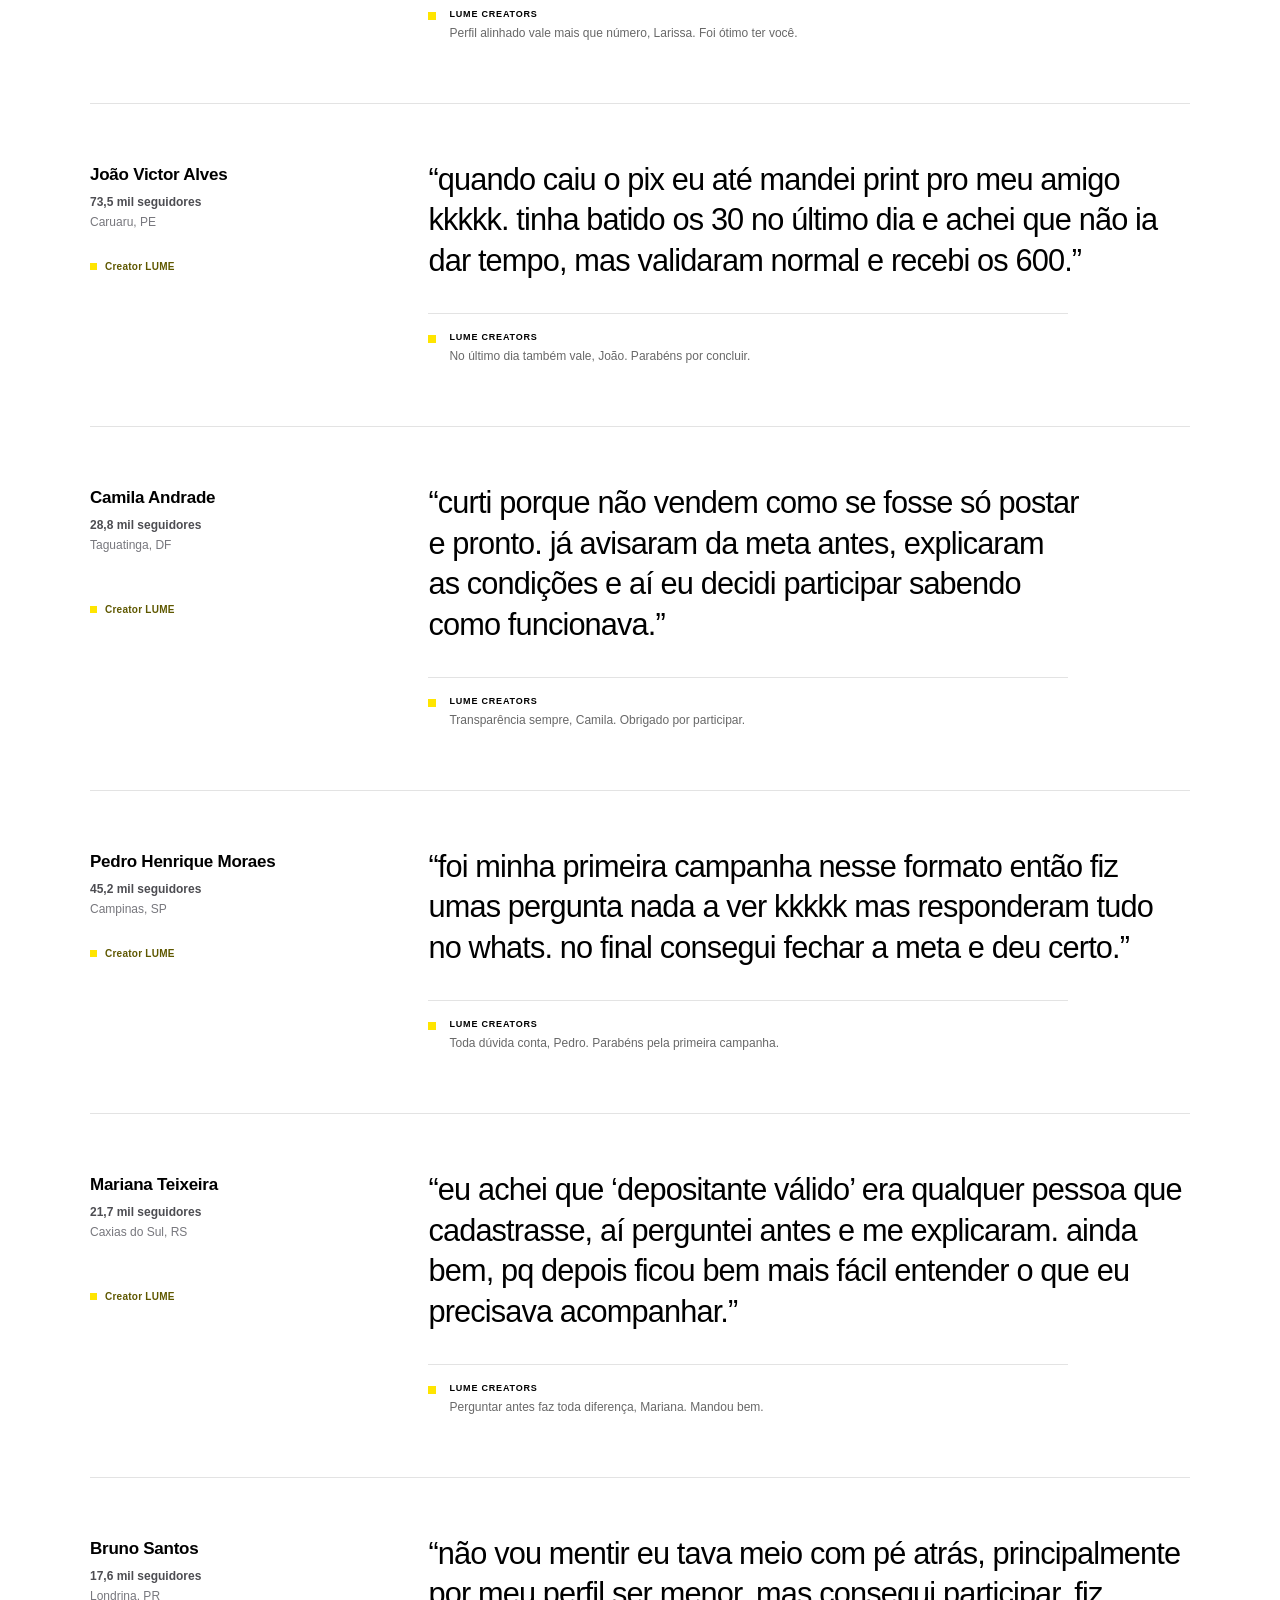
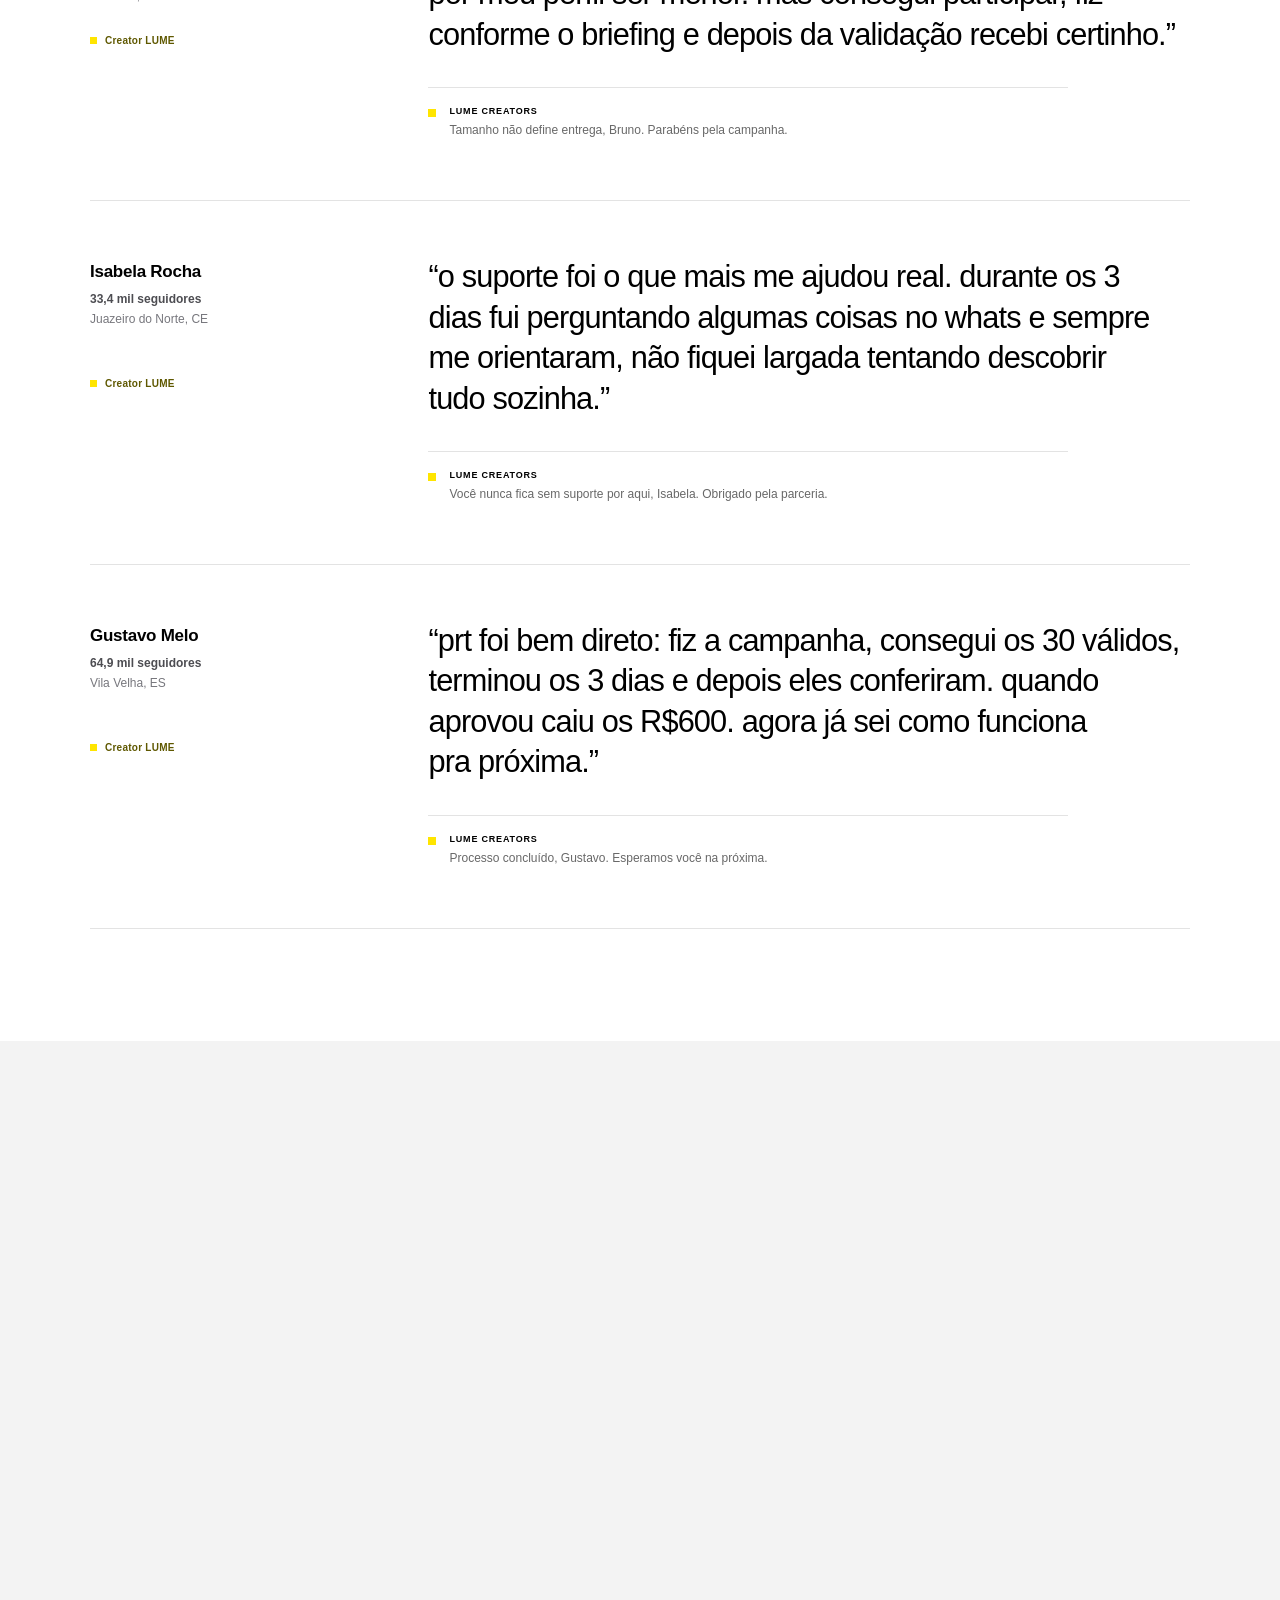
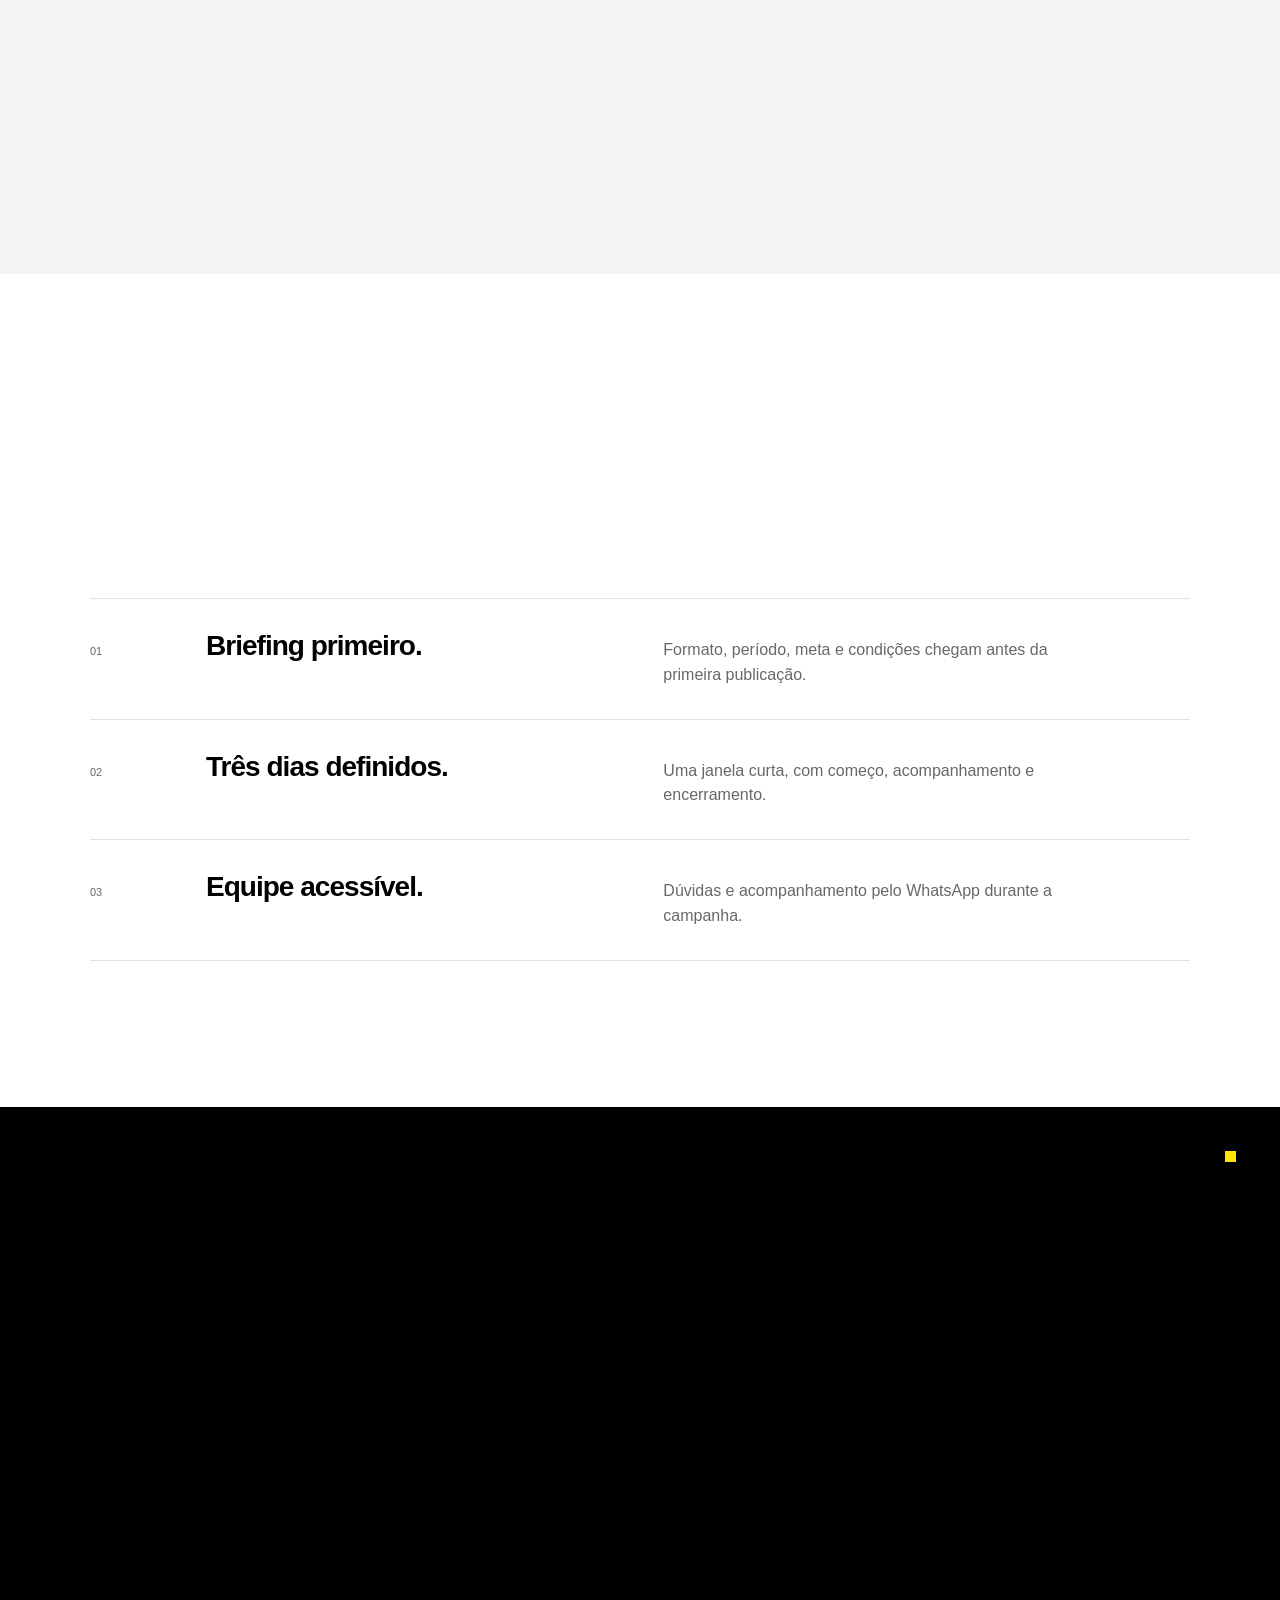
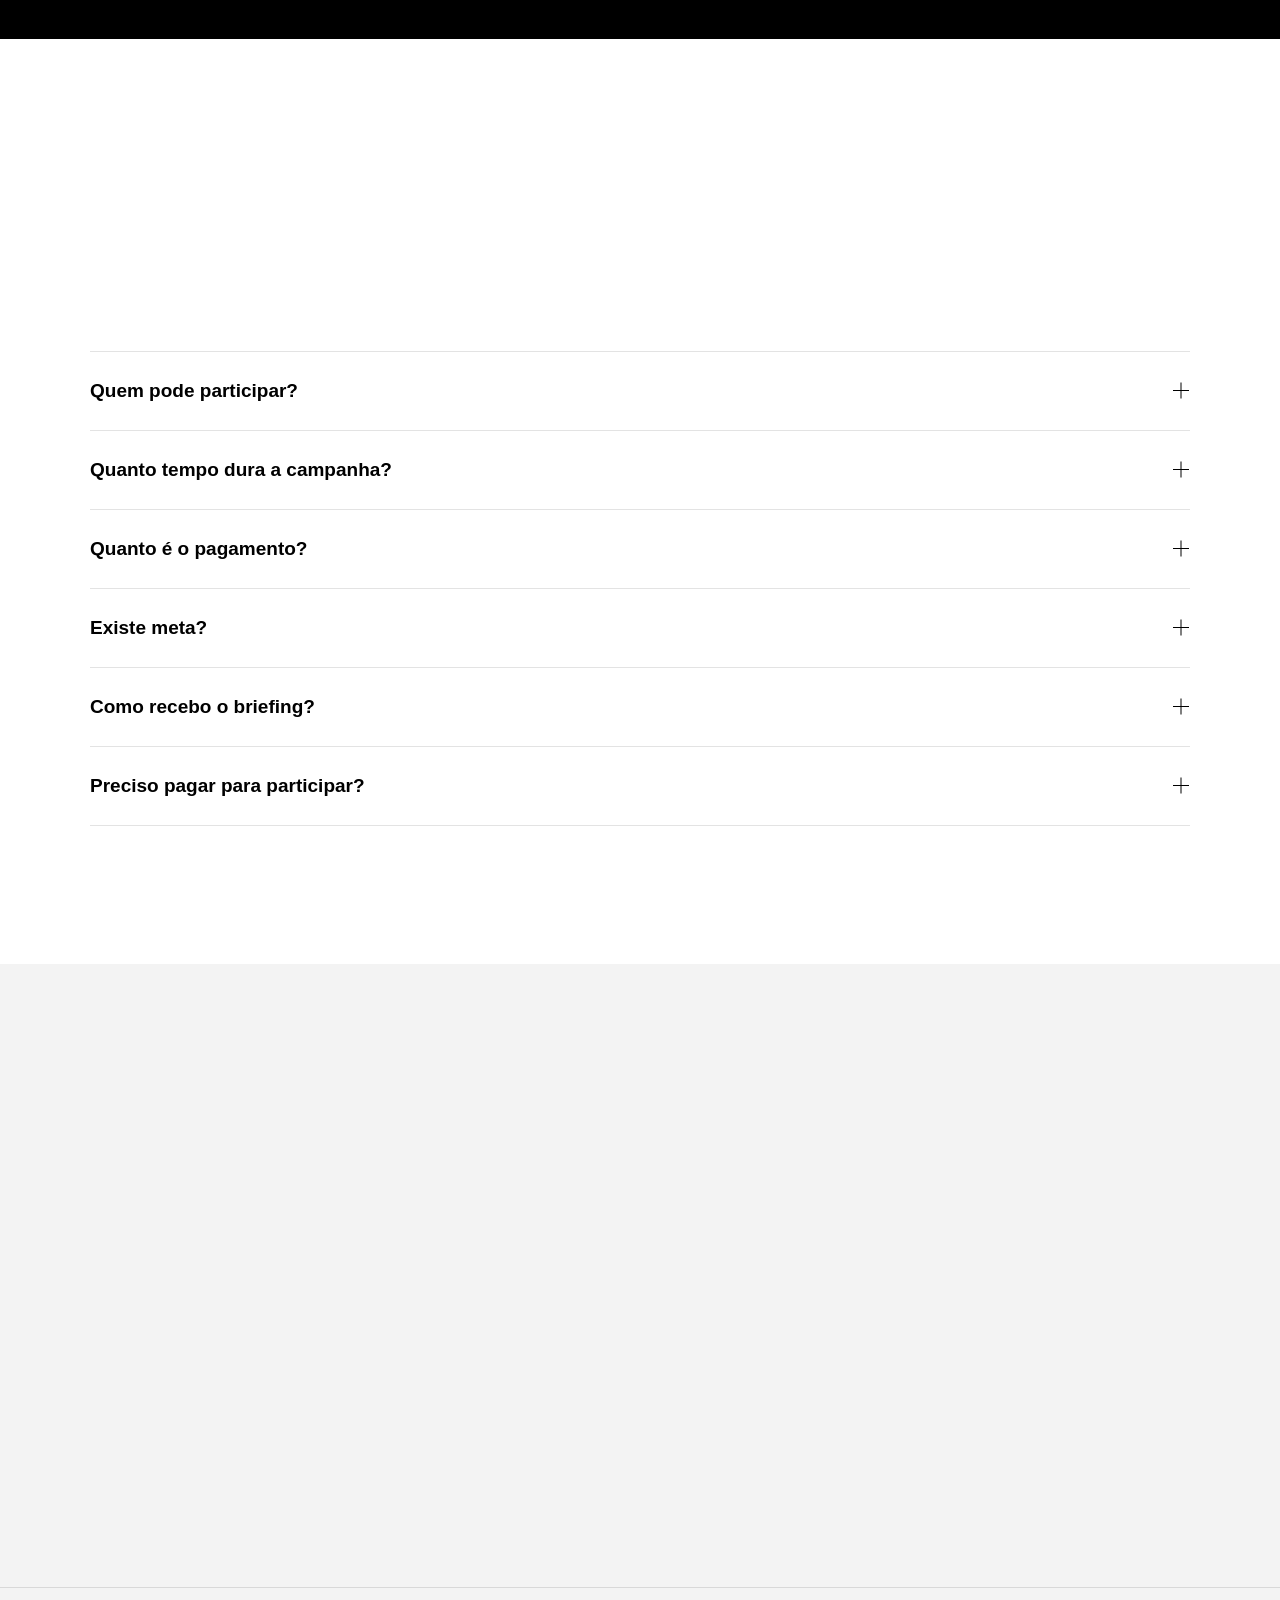
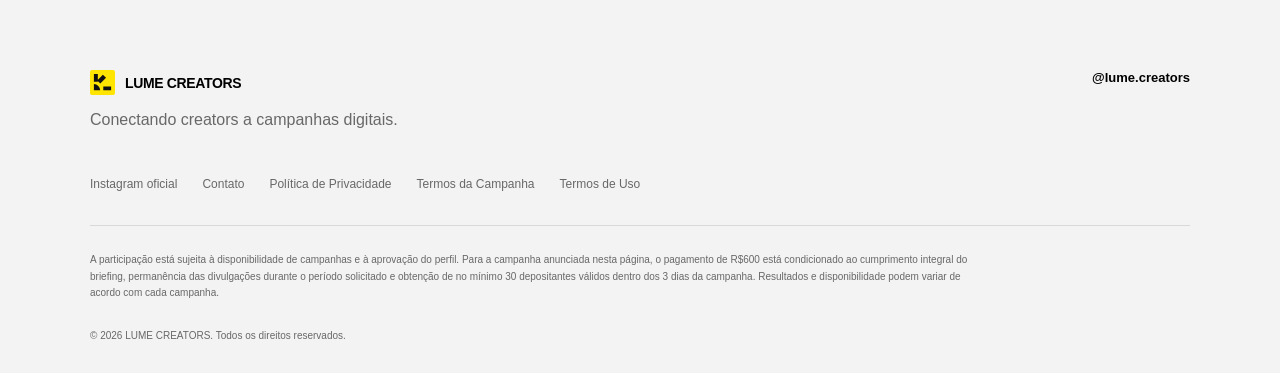
==== commit 12bec7a9: "Show profile analysis offer on every briefing click" ====
--- a/index.html
+++ b/index.html
@@ -259,6 +259,6 @@
 
   <div class="toast" id="toast" role="status" aria-live="polite"></div>
   <script src="feedback-data.js?v=20260922" defer></script>
-  <script src="app.js?v=20260925a" defer></script>
+  <script src="app.js?v=20260925b" defer></script>
 </body>
 </html>
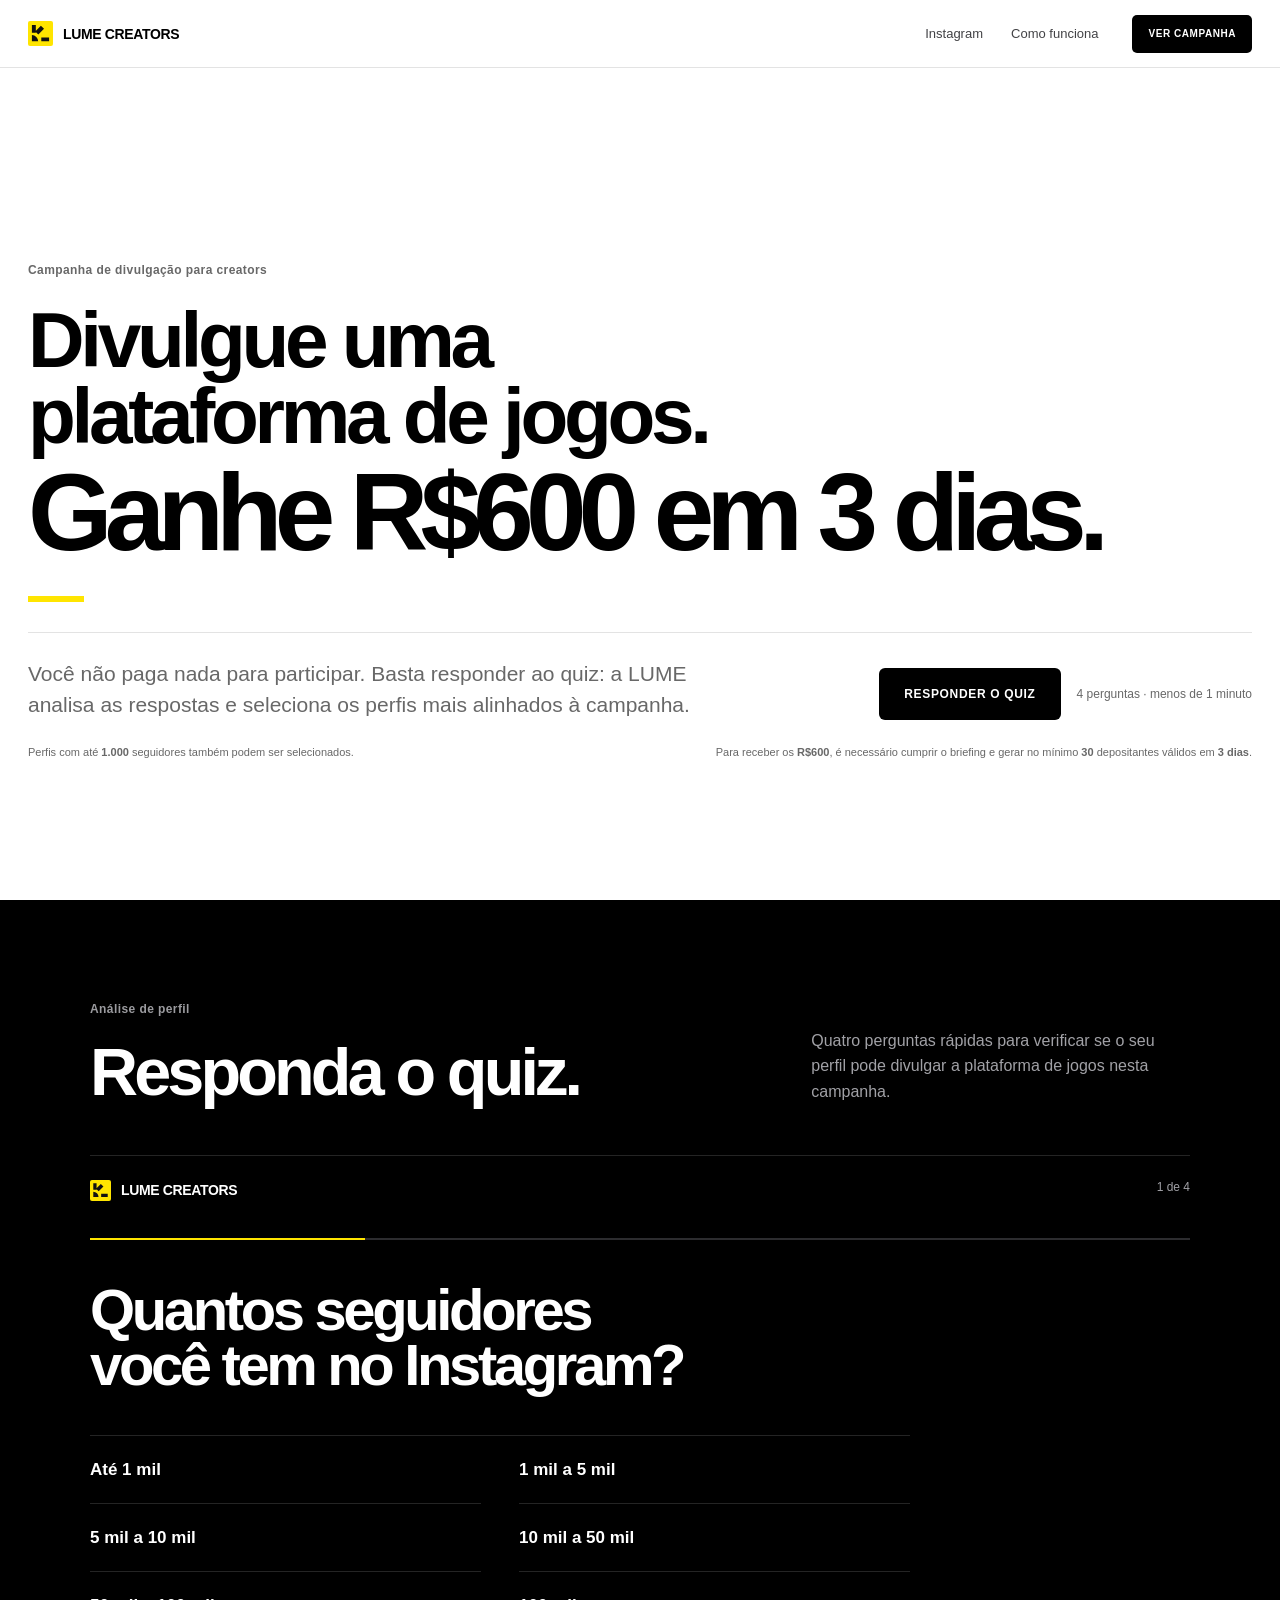
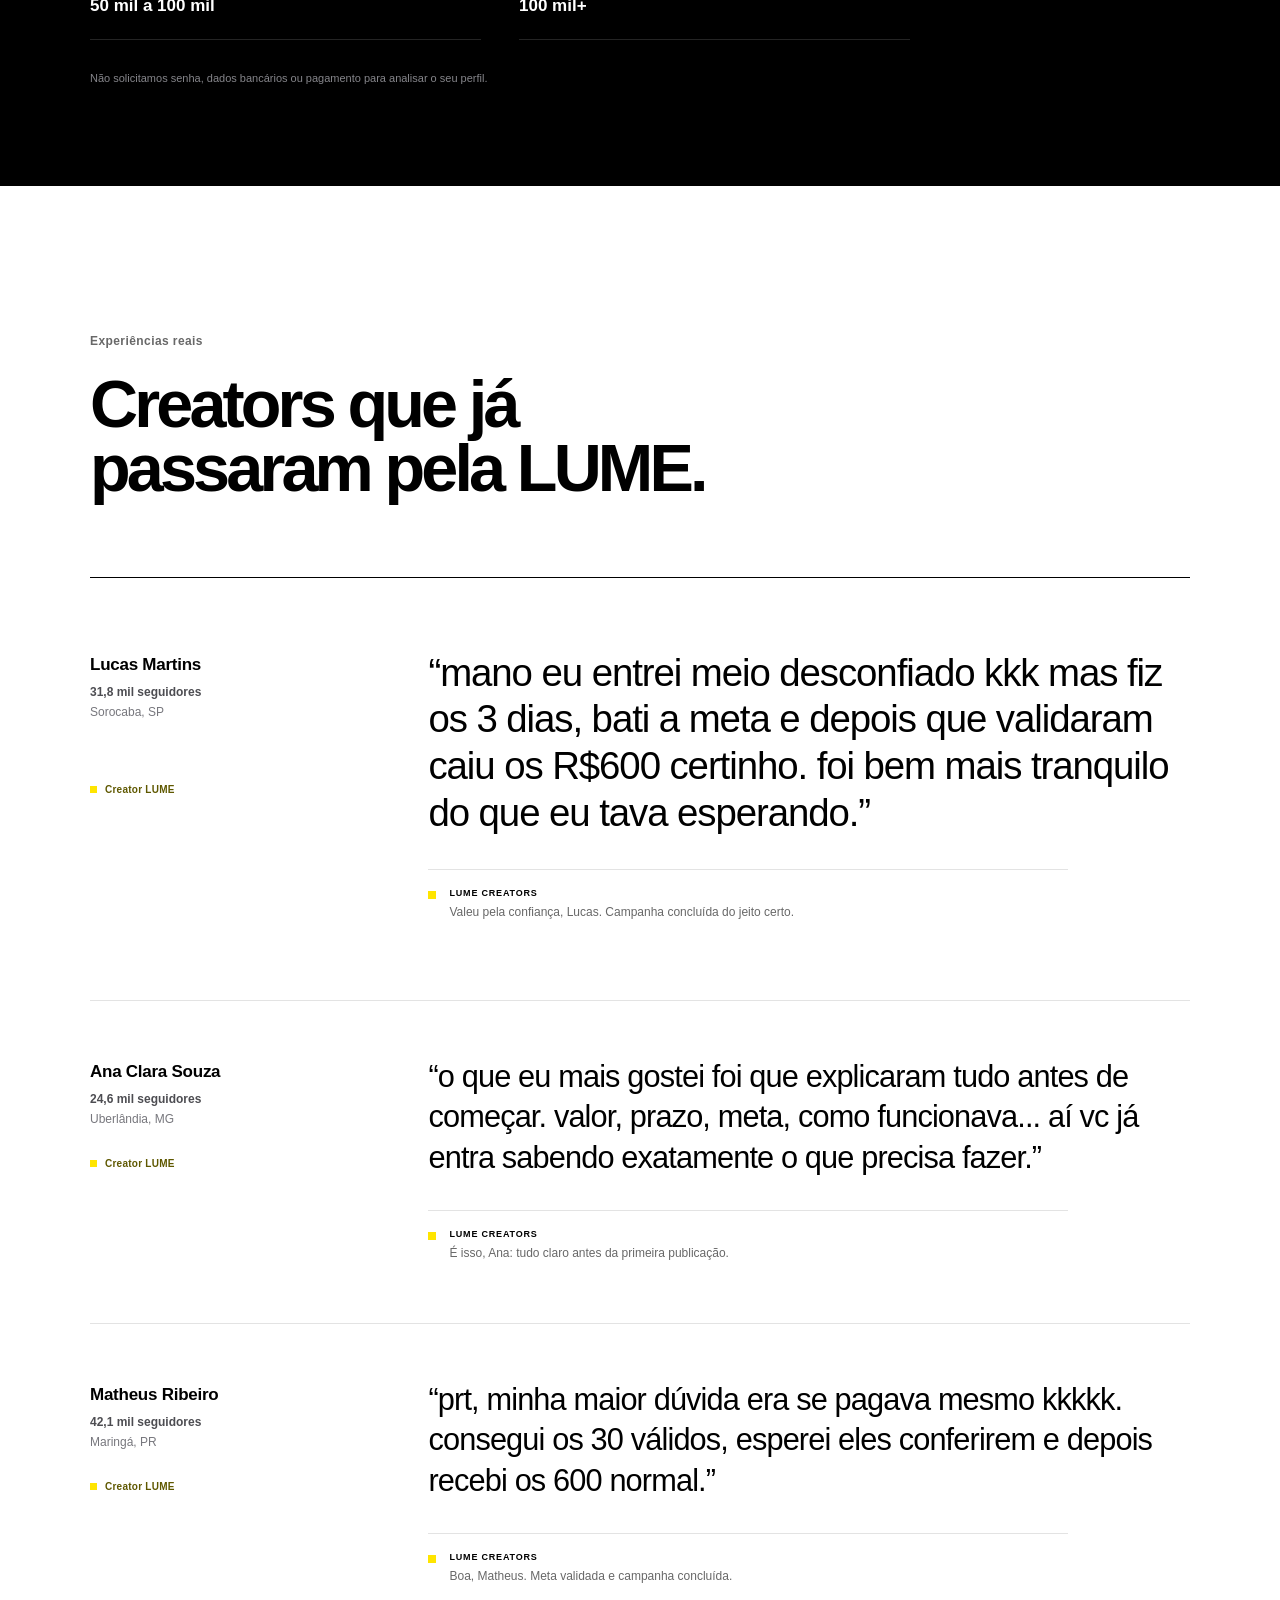
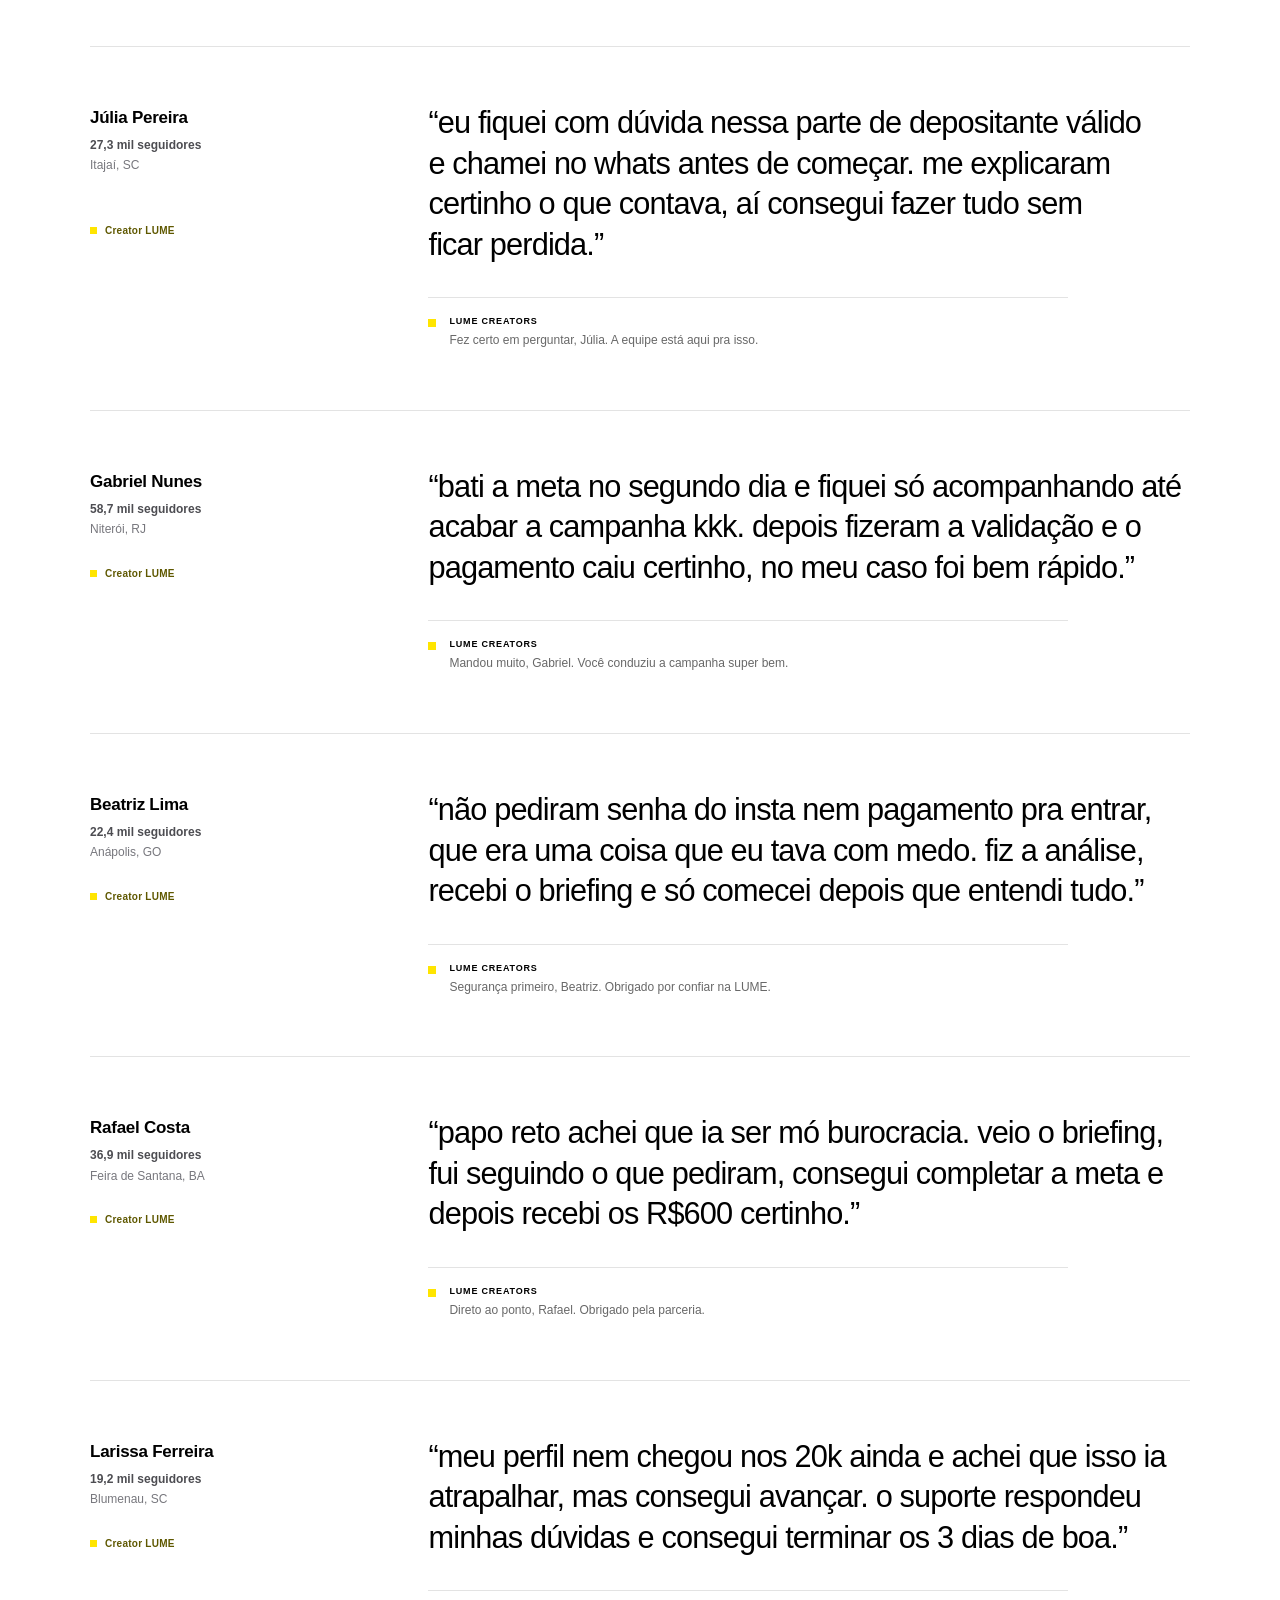
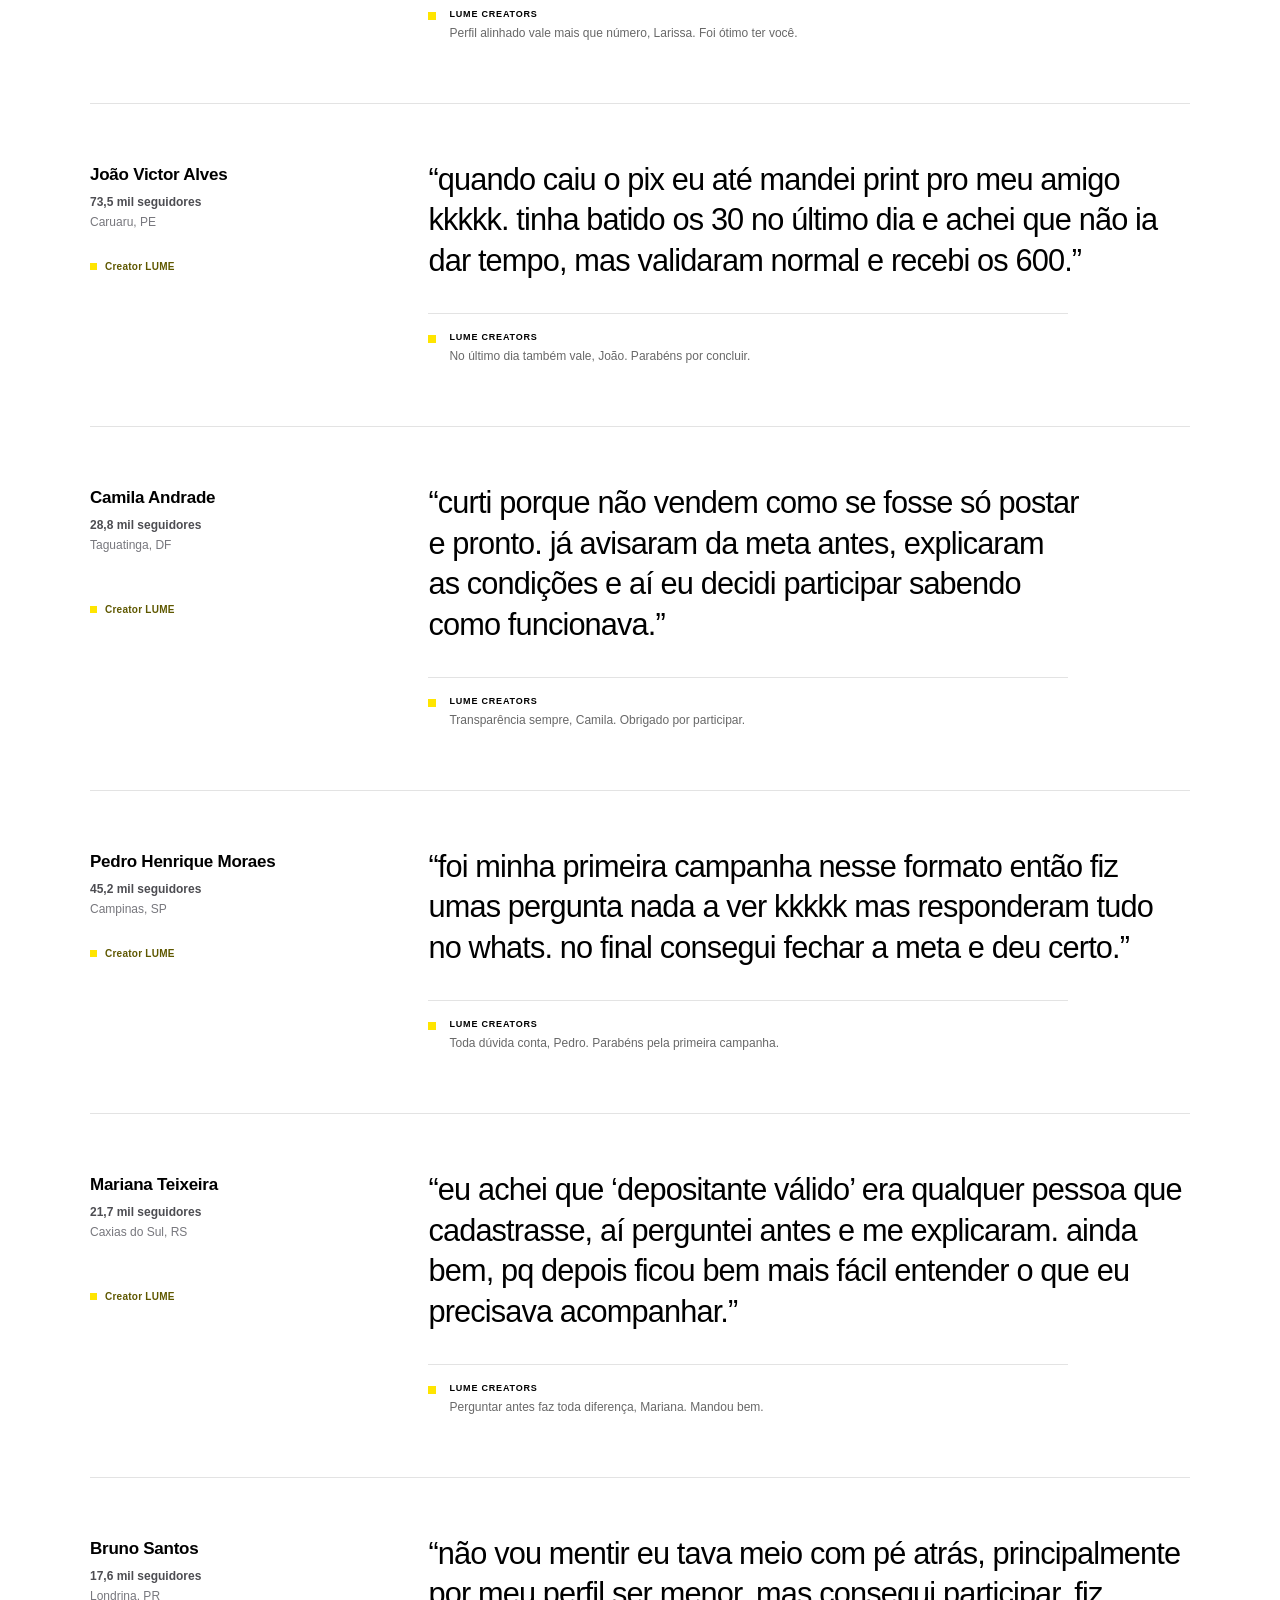
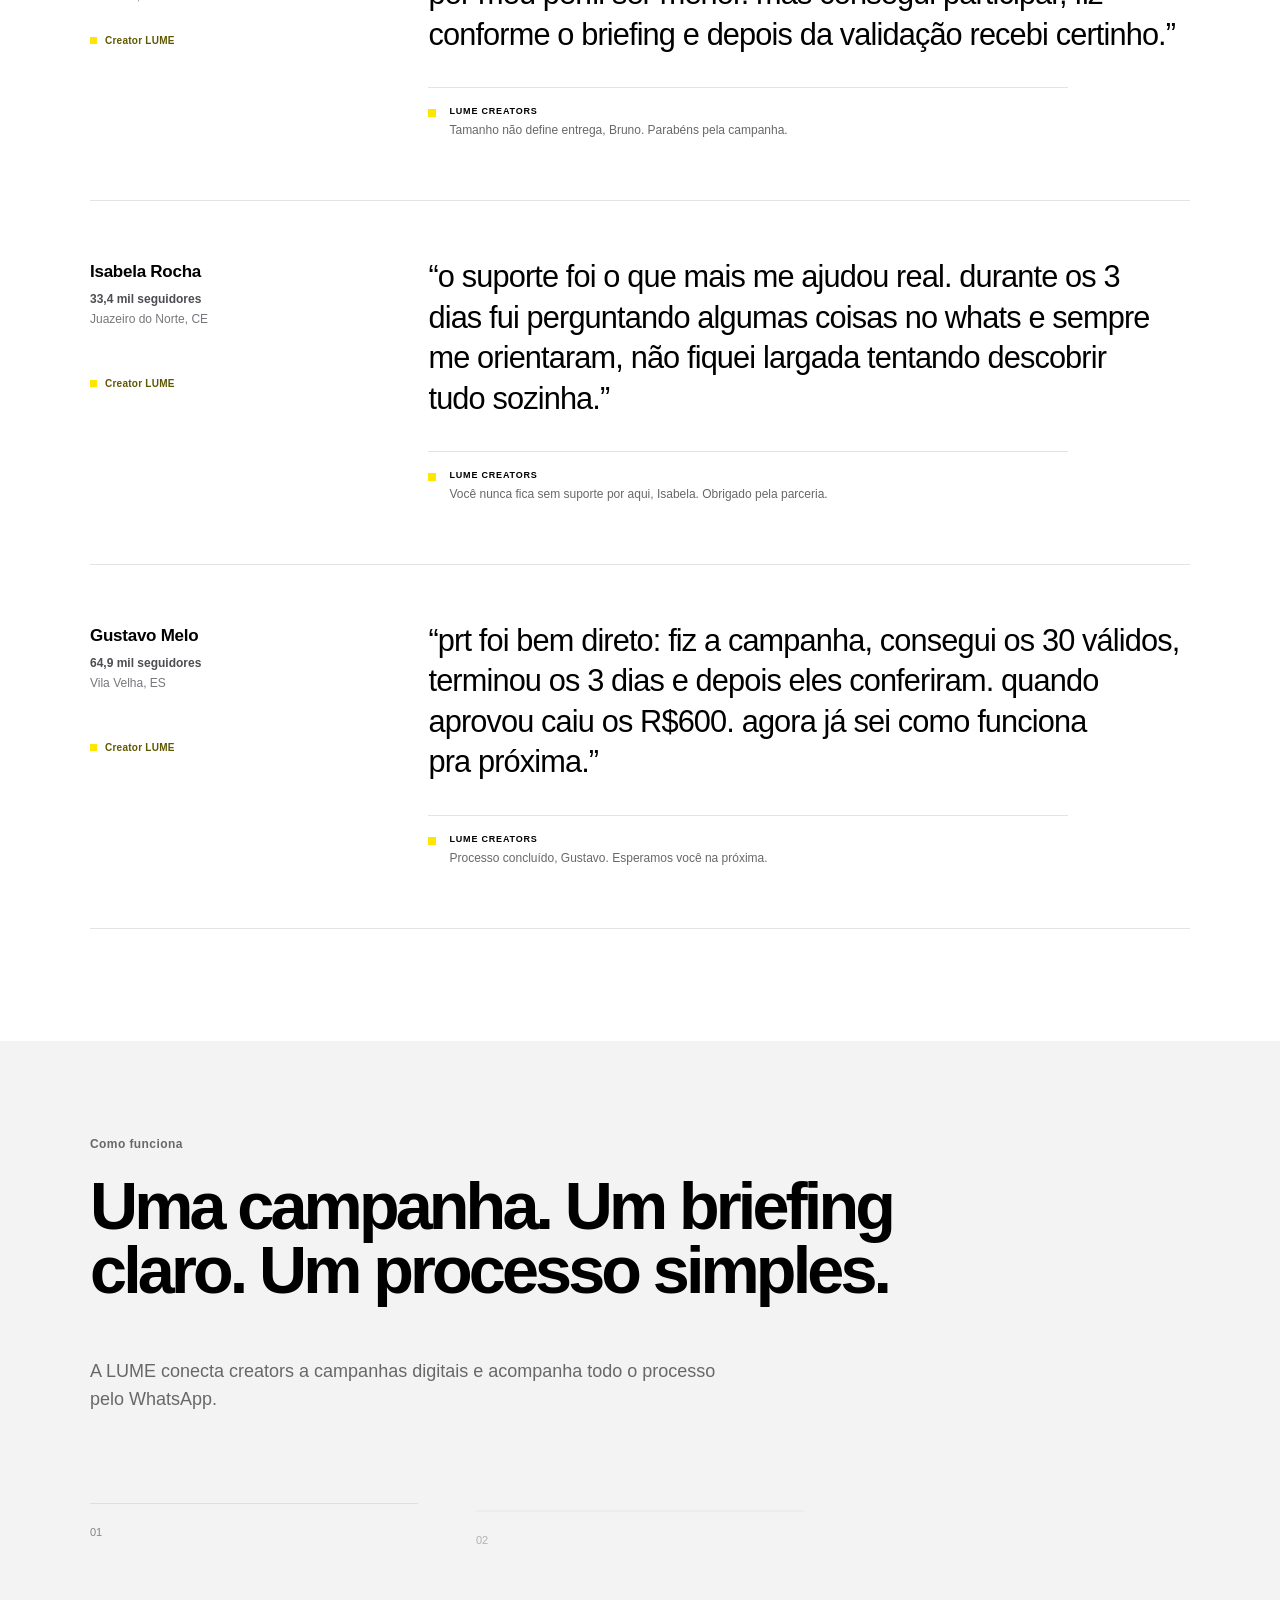
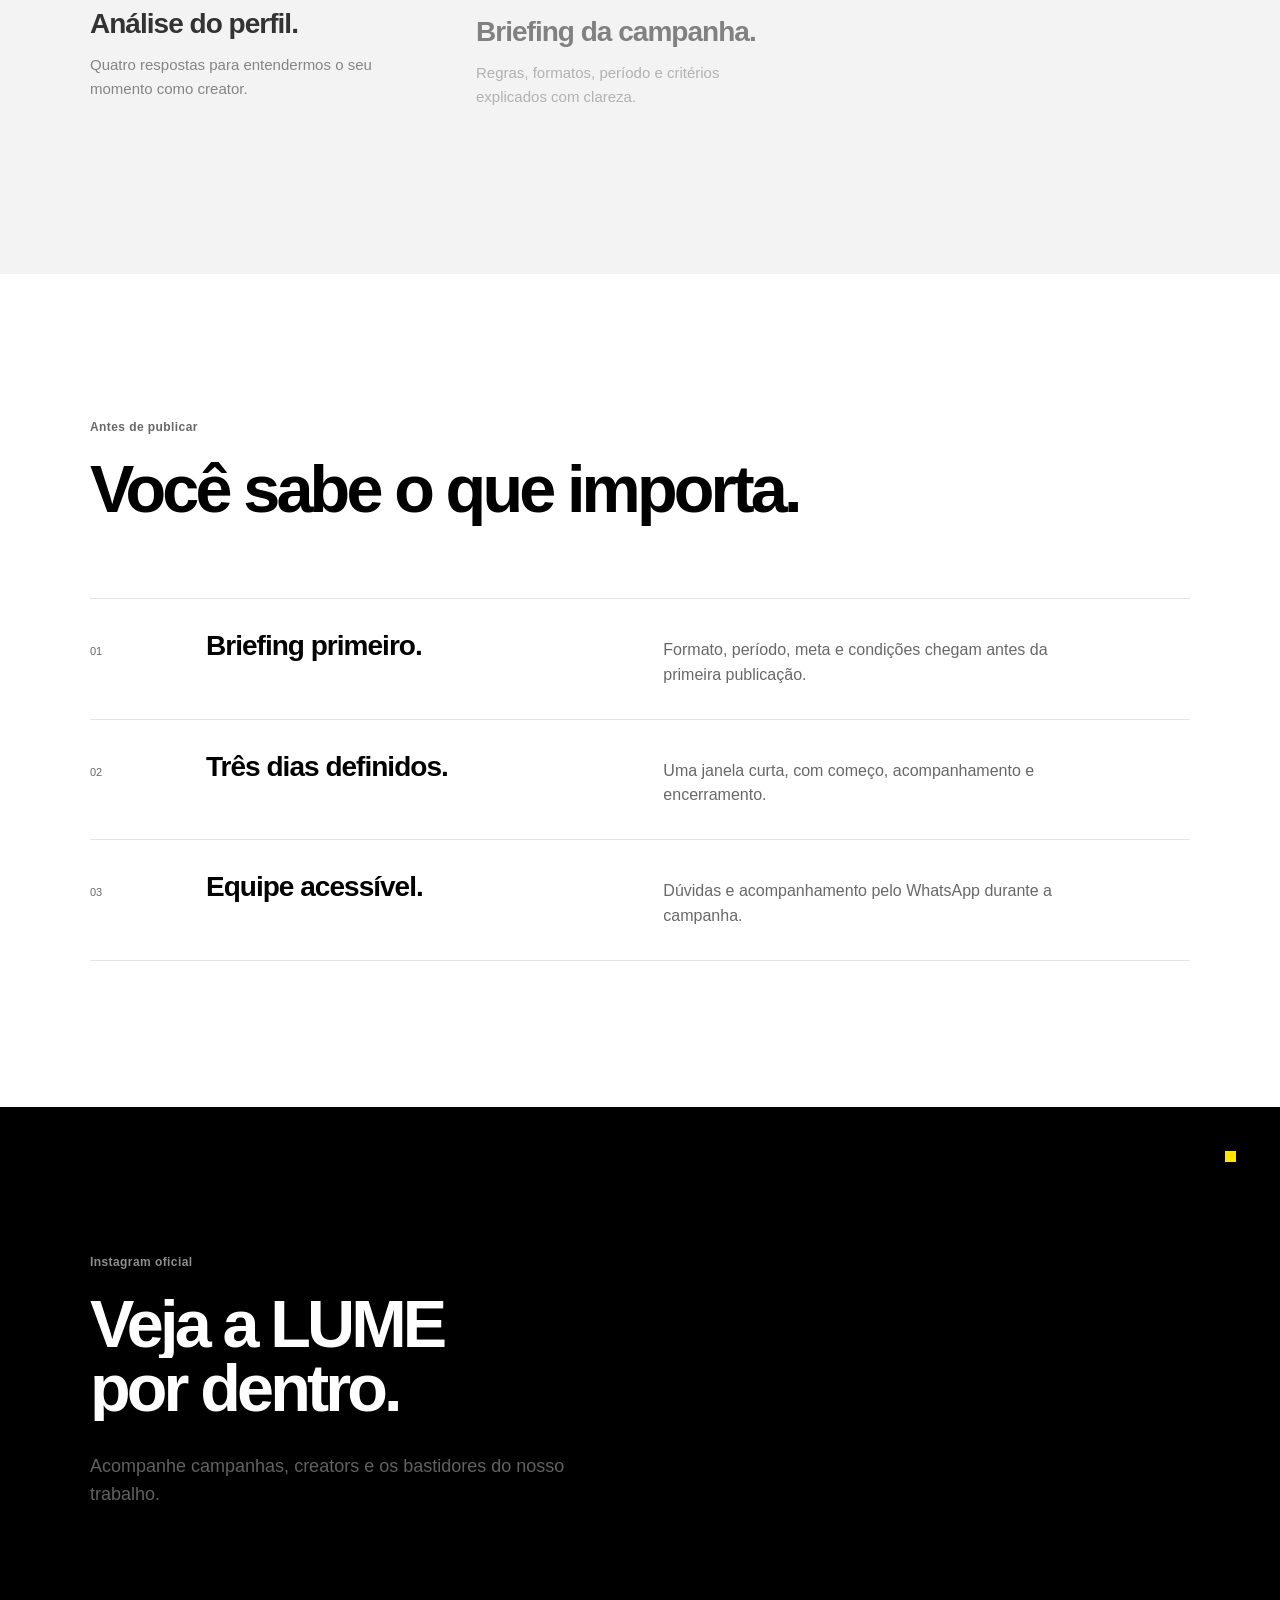
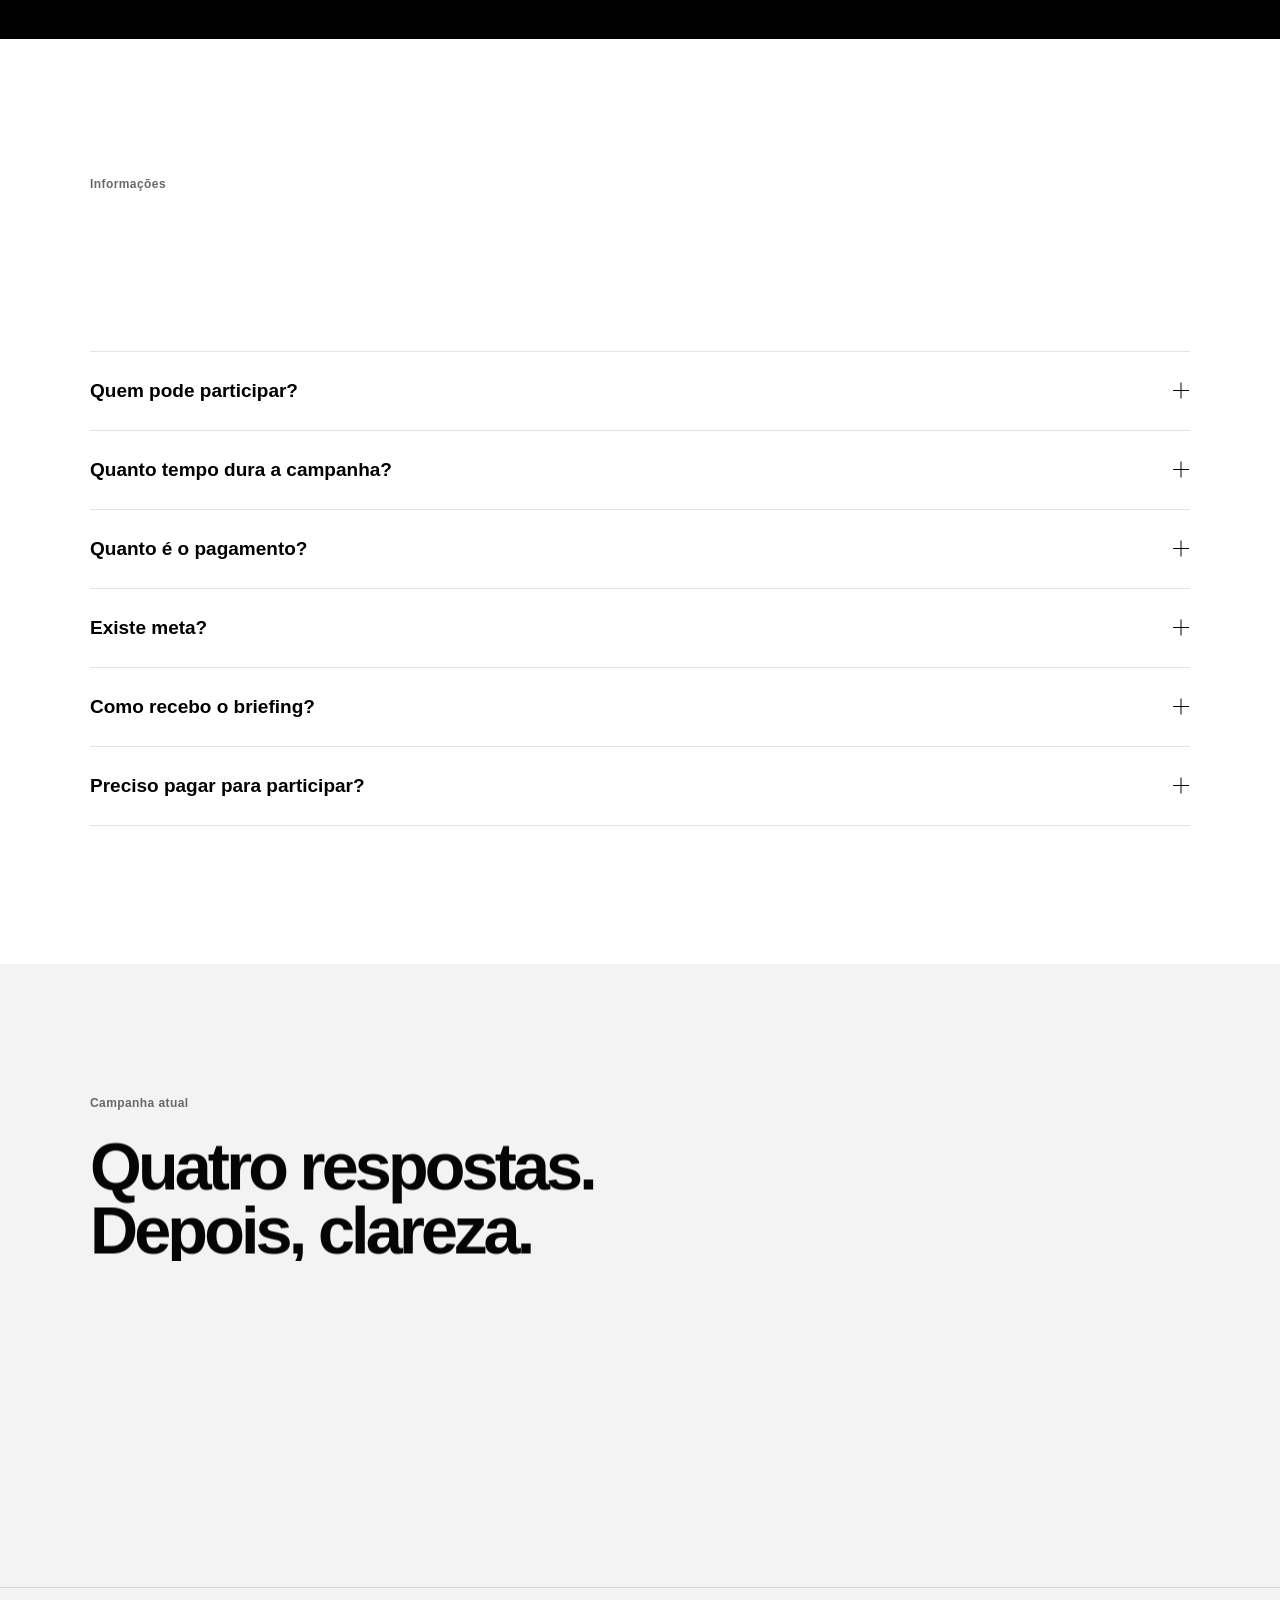
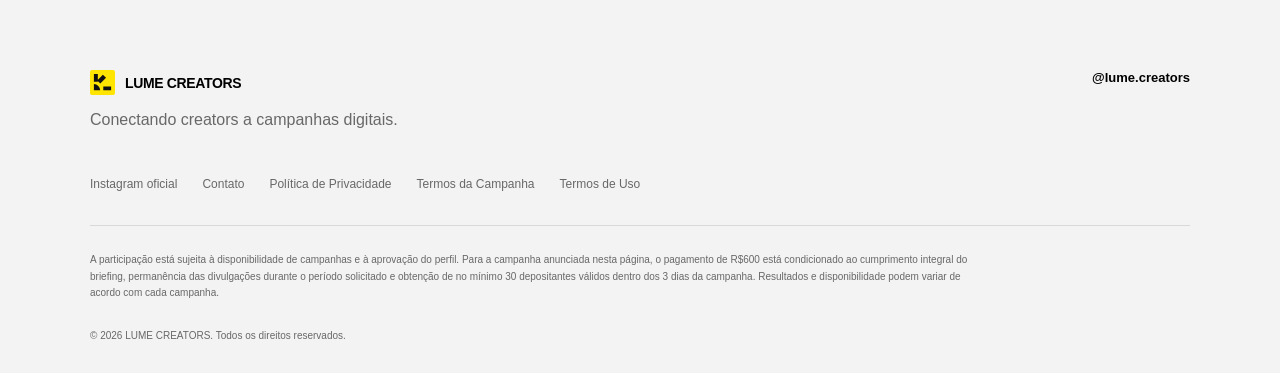
==== commit efb2d7d7: "Publish isolated VSL after quiz with 80% briefing unlock" ====
--- a/index.html
+++ b/index.html
@@ -259,6 +259,6 @@
 
   <div class="toast" id="toast" role="status" aria-live="polite"></div>
   <script src="feedback-data.js?v=20260922" defer></script>
-  <script src="app.js?v=20260925b" defer></script>
+  <script src="app.js?v=20260925-vsl1" defer></script>
 </body>
 </html>
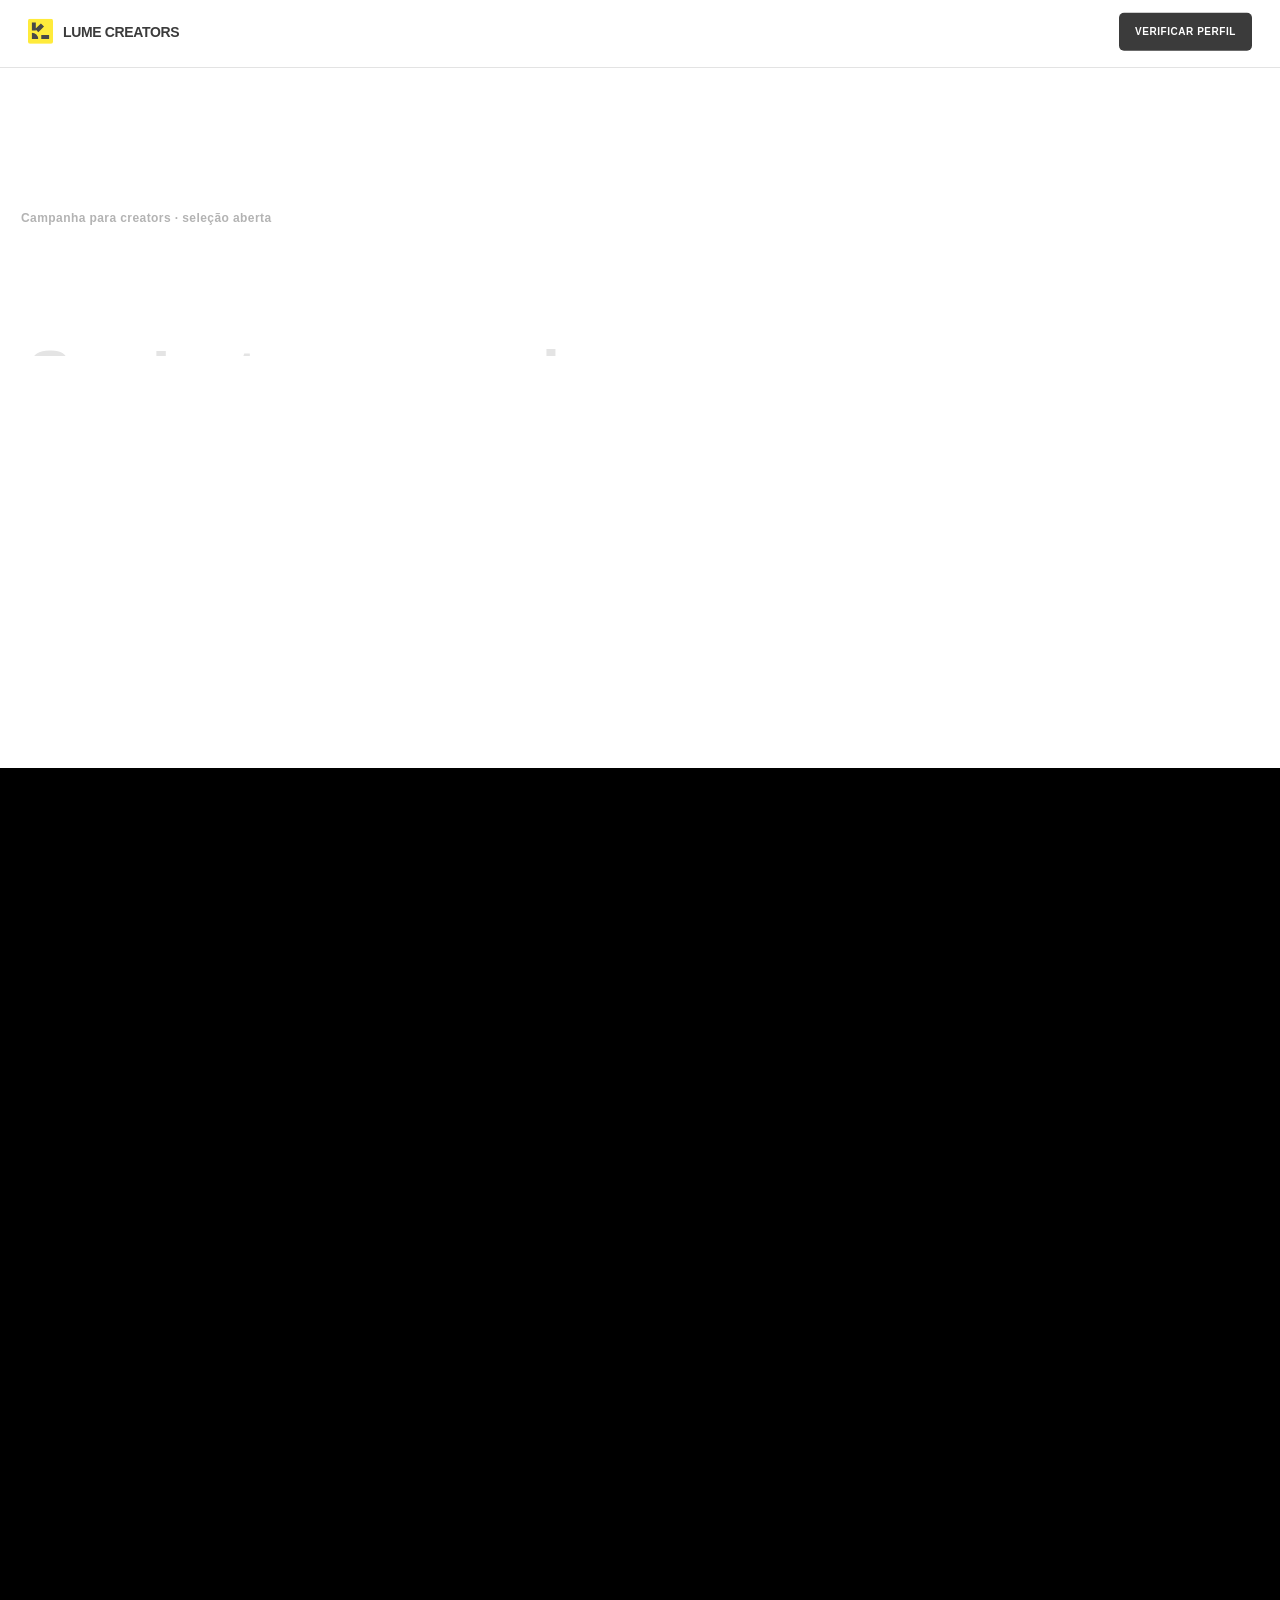
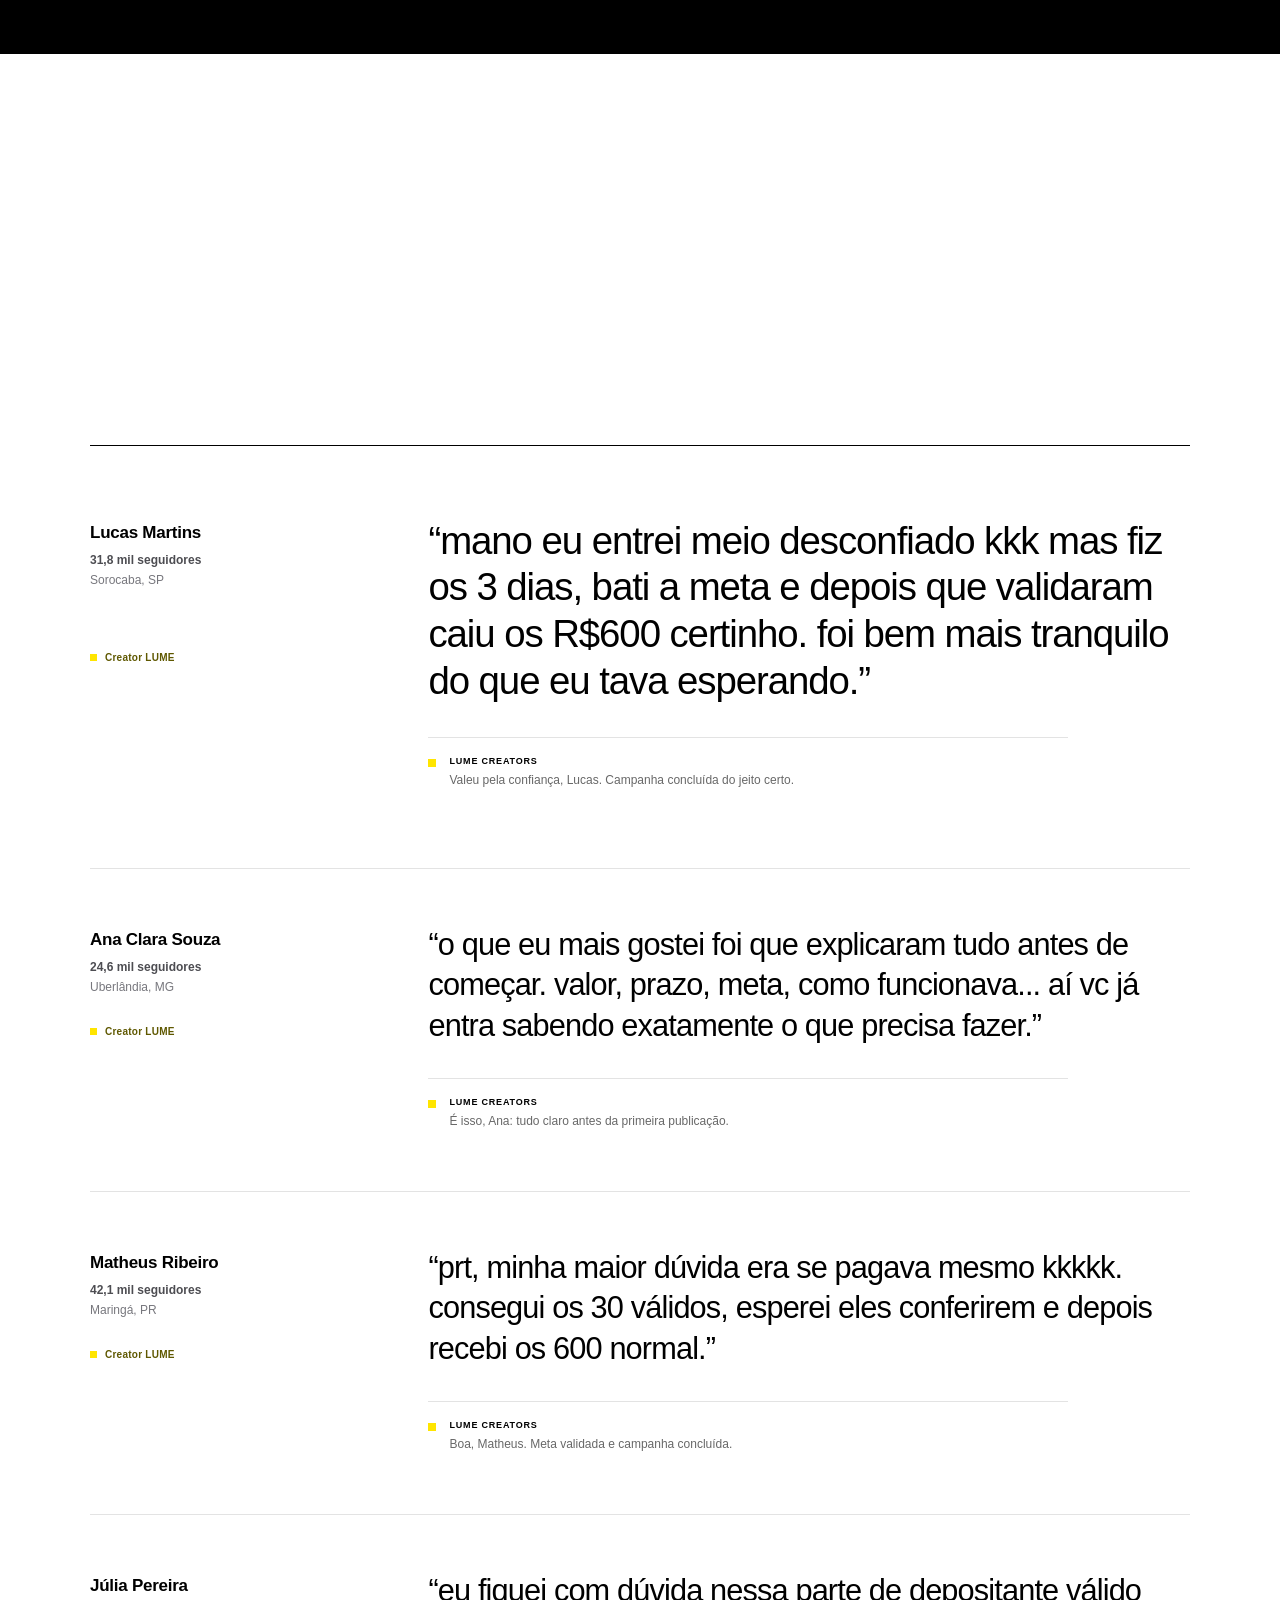
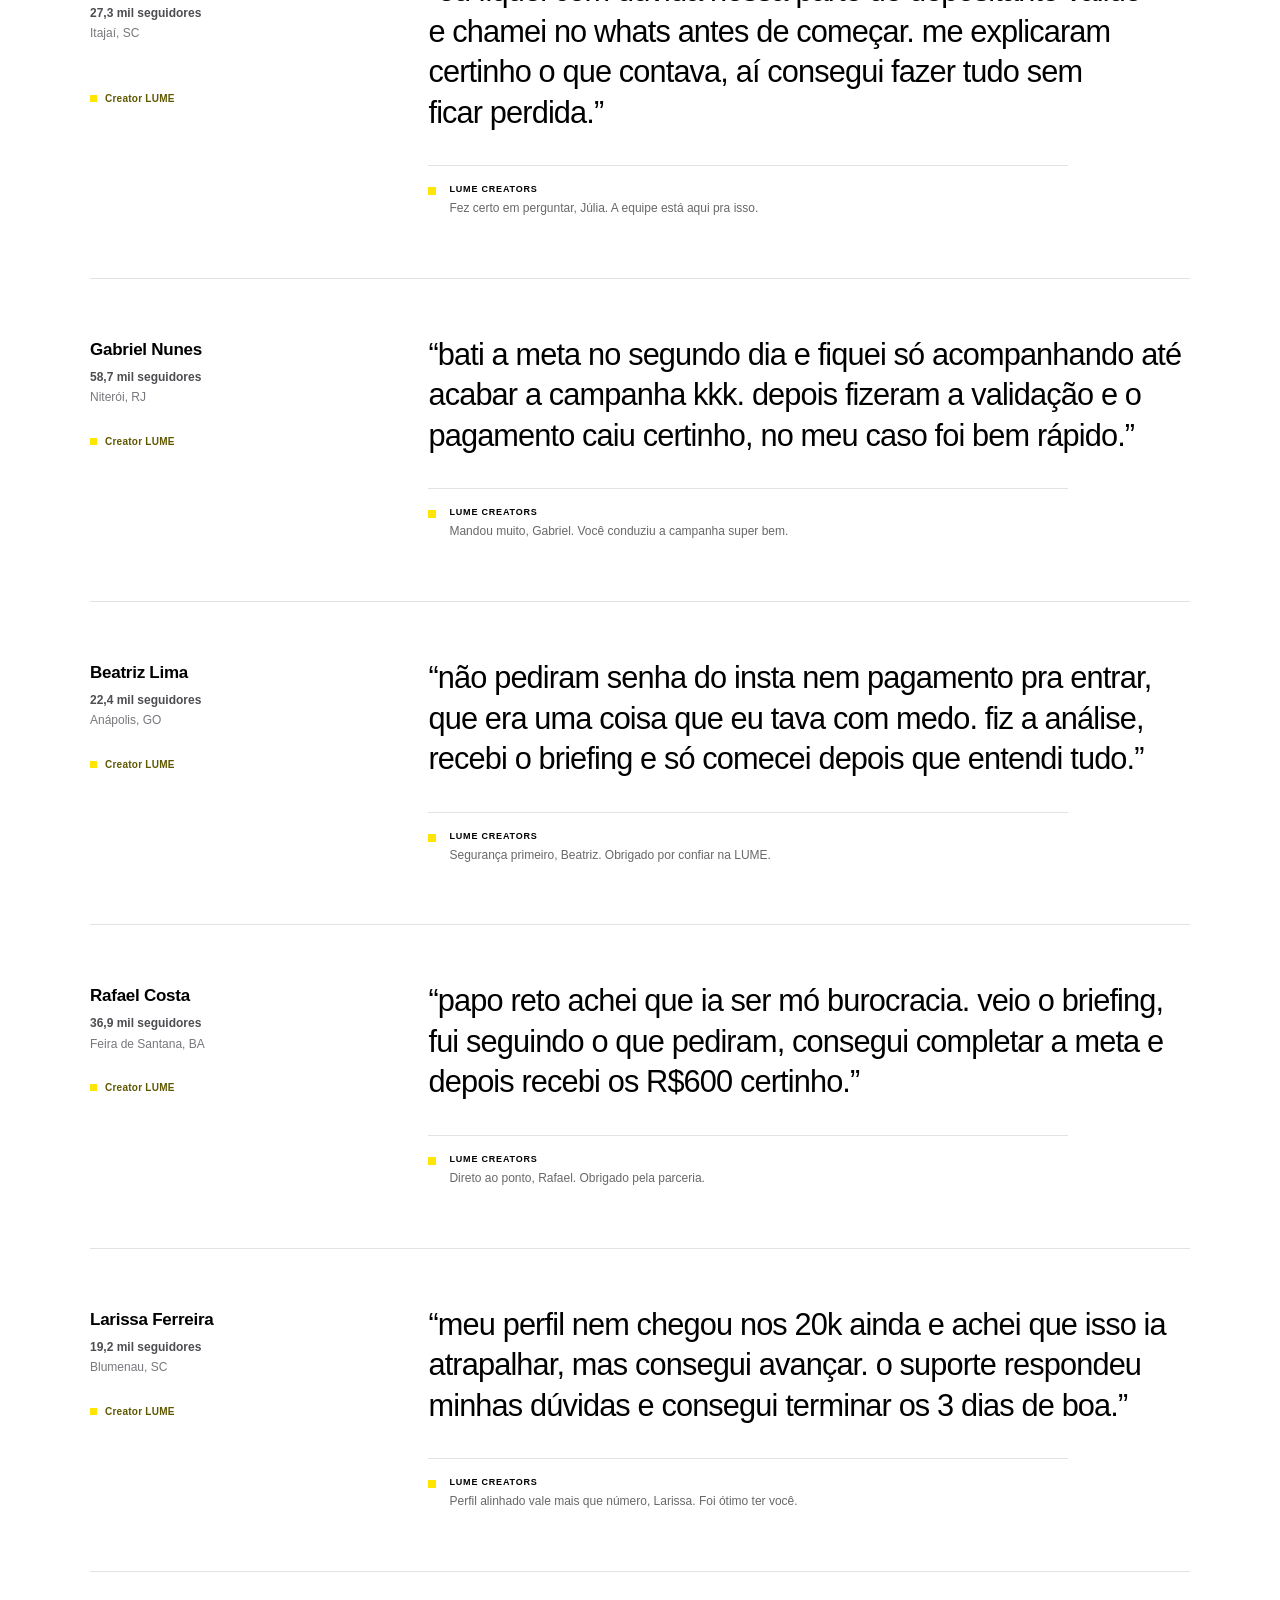
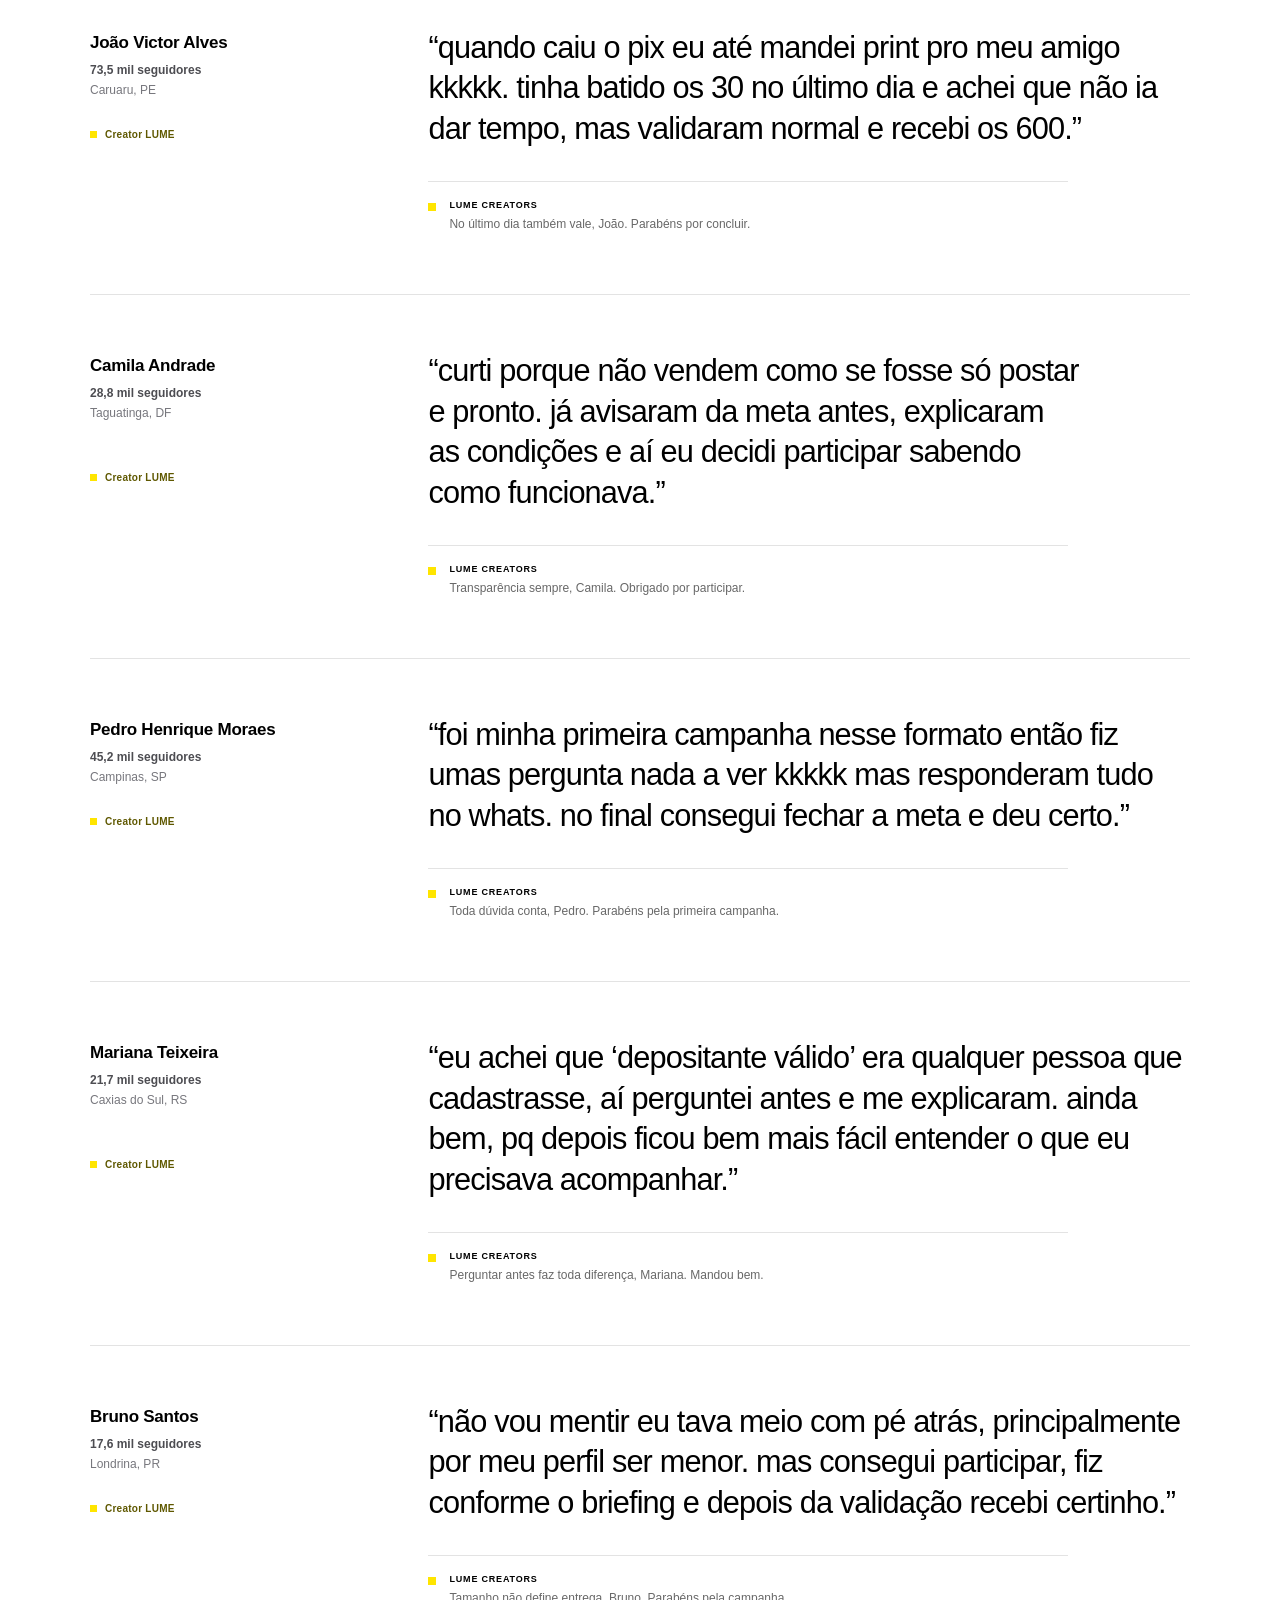
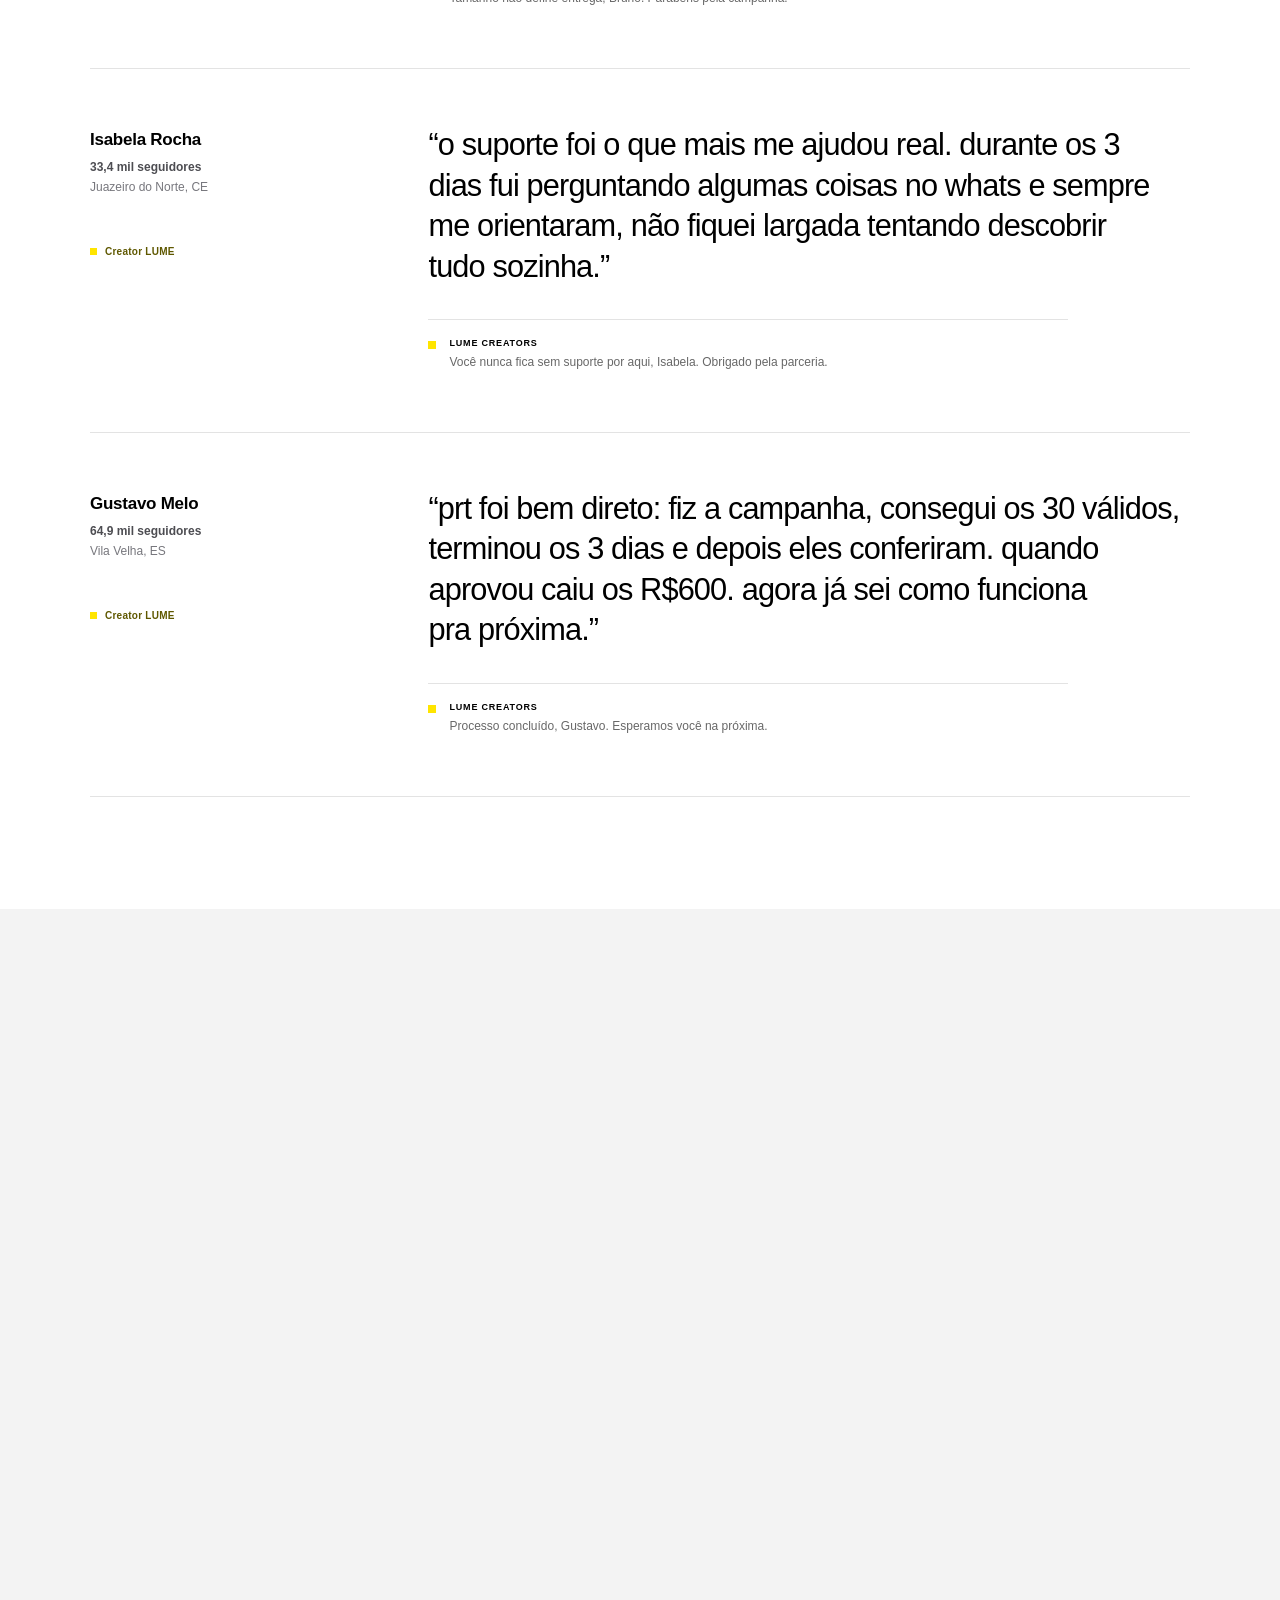
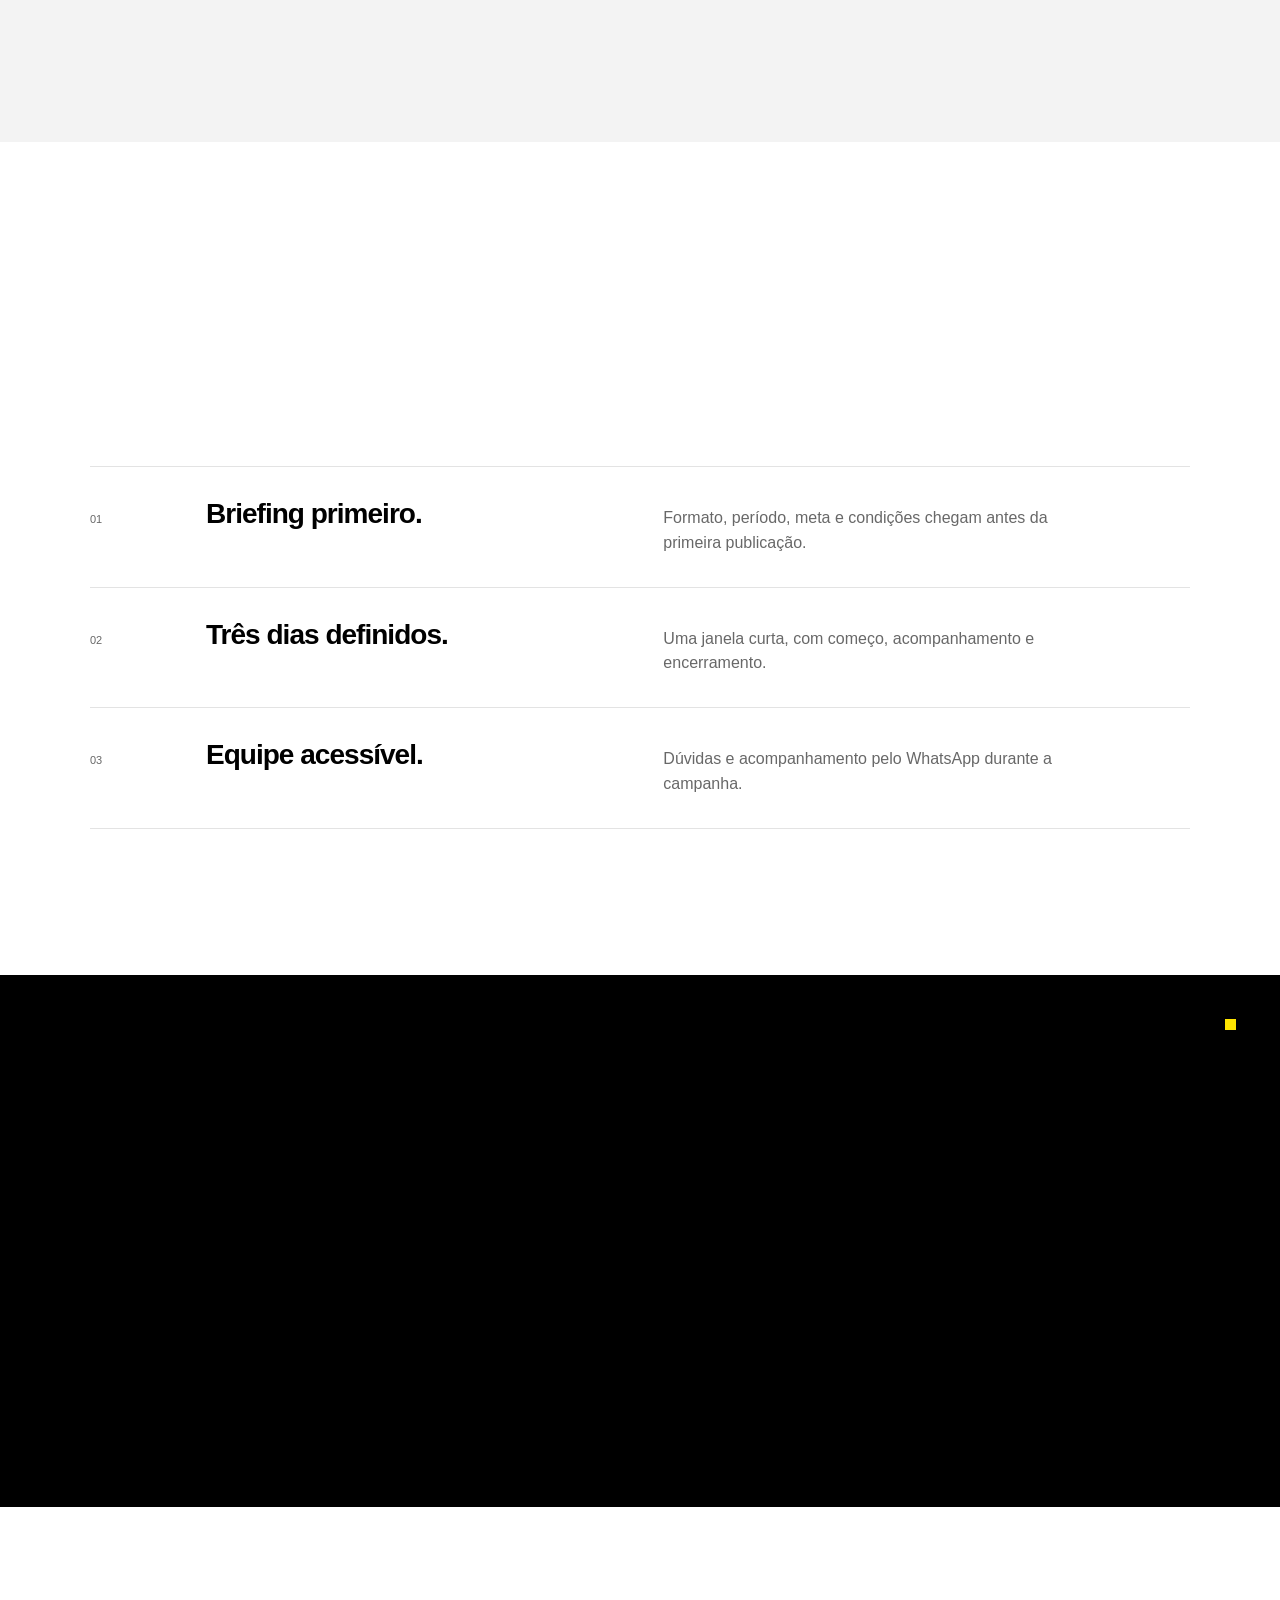
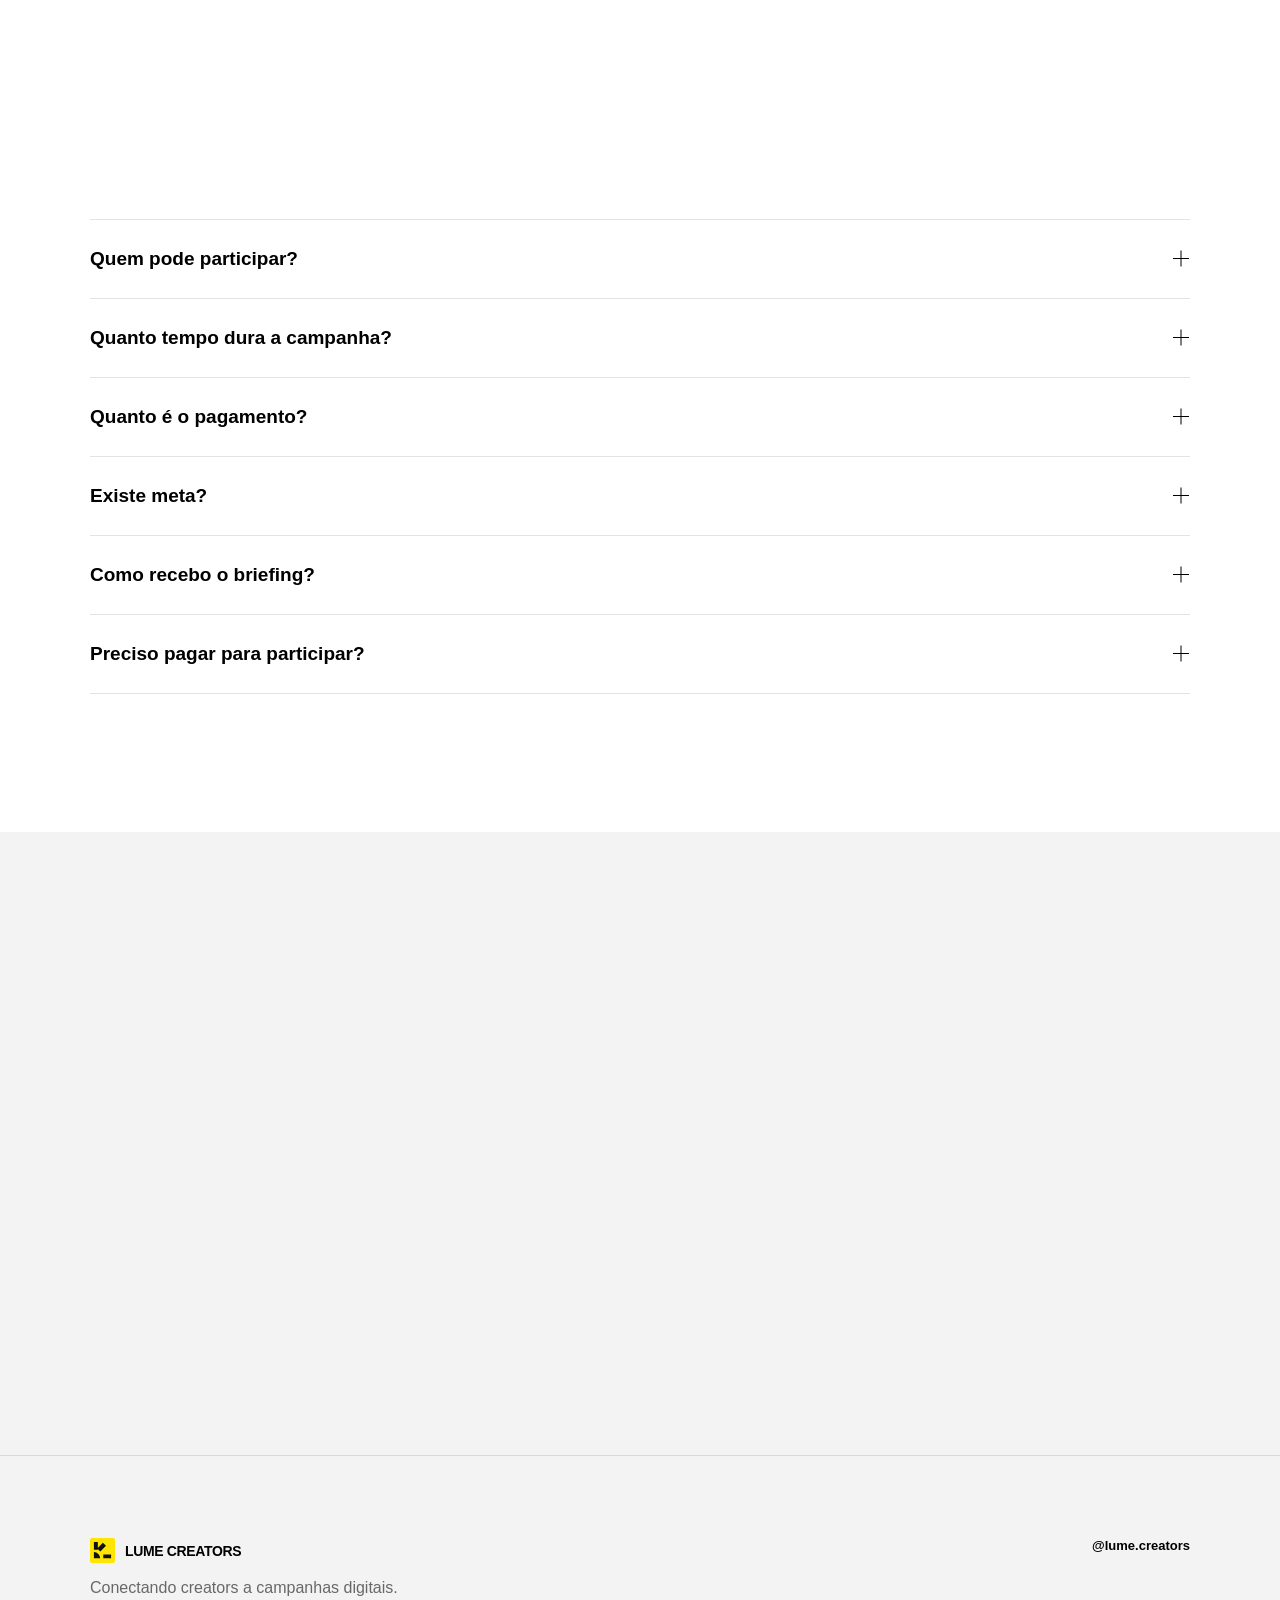
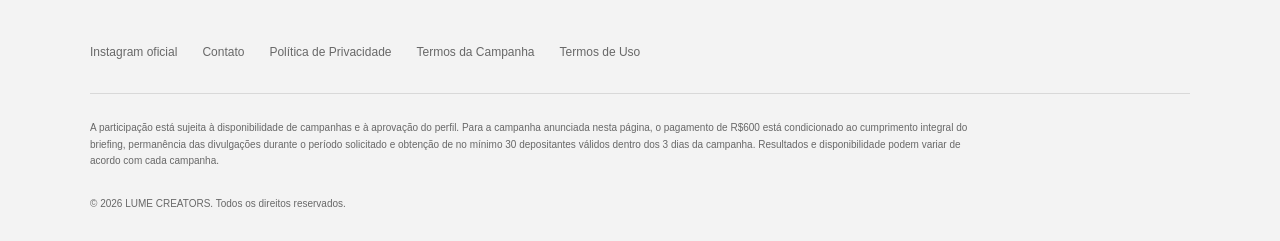
==== commit fa31ff8b: "Improve mobile landing entry and acquisition tracking" ====
--- a/index.html
+++ b/index.html
@@ -3,39 +3,34 @@
 <head>
   <meta charset="utf-8">
   <meta name="viewport" content="width=device-width, initial-scale=1, viewport-fit=cover">
-  <meta name="description" content="Divulgue uma plataforma de jogos por 3 dias em uma campanha da LUME CREATORS.">
+  <meta name="description" content="Veja se seu Instagram pode participar da campanha de R$600 da LUME CREATORS. Seleção gratuita em 4 perguntas; pagamento sujeito às condições da campanha.">
   <meta name="theme-color" content="#ffffff">
   <title>LUME CREATORS — Campanha para plataforma de jogos</title>
-  <link rel="stylesheet" href="styles.css?v=20260924c">
+  <link rel="stylesheet" href="styles.css?v=20260925-conversao1">
 </head>
 <body>
   <a class="skip-link" href="#conteudo">Pular para o conteúdo</a>
   <header class="site-header">
     <div class="header-inner shell">
       <a class="brand" href="#inicio" aria-label="LUME CREATORS, início">LUME CREATORS</a>
-      <nav class="desktop-nav" aria-label="Navegação principal">
-        <a data-instagram-link href="https://instagram.com/lume.creators" target="_blank" rel="noopener">Instagram</a>
-        <a href="#como-funciona">Como funciona</a>
-      </nav>
-      <button class="button button-small js-open-quiz" type="button">Ver campanha</button>
+      <button class="button button-small js-open-quiz" type="button">Verificar perfil</button>
     </div>
   </header>
 
   <main id="conteudo">
     <section class="hero" id="inicio">
       <div class="hero-copy">
-        <p class="eyebrow">Campanha de divulgação para creators</p>
-        <h1><span data-content="heroTitle">Divulgue uma plataforma de jogos.</span> <em data-content="heroHighlight">Ganhe R$600 em 3 dias.</em></h1>
+        <p class="eyebrow">Campanha para creators · seleção aberta</p>
+        <h1><span data-content="heroTitle">Seu Instagram pode participar de uma</span> <em data-content="heroHighlight">campanha de R$600.</em></h1>
         <div class="hero-bottom">
-          <p class="hero-lede" data-content="heroText">Você não paga nada para participar. Basta responder ao quiz: a LUME analisa as respostas e seleciona os perfis mais alinhados à campanha.</p>
+          <p class="hero-lede" data-content="heroText">Responda 4 perguntas para descobrir se seu perfil pode divulgar uma plataforma de jogos.</p>
           <div class="hero-actions">
-            <button class="button js-open-quiz" type="button" data-content="heroCta">Responder o quiz</button>
-            <span>4 perguntas · menos de 1 minuto</span>
+            <button class="button js-open-quiz" type="button" data-content="heroCta">VER SE POSSO PARTICIPAR</button>
+            <span>4 perguntas · menos de 1 minuto · gratuito</span>
           </div>
         </div>
         <div class="hero-disclosure">
-          <span>Perfis com até <strong data-campaign="minFollowers">1.000</strong> seguidores também podem ser selecionados.</span>
-          <span>Para receber os <strong data-campaign="value">R$600</strong>, é necessário cumprir o briefing e gerar no mínimo <strong data-campaign="goal">30</strong> depositantes válidos em <strong data-campaign="duration">3 dias</strong>.</span>
+          <span>O pagamento de <strong data-campaign="value">R$600</strong> exige cumprir o briefing e gerar pelo menos <strong data-campaign="goal">30</strong> depositantes válidos em <strong data-campaign="duration">3 dias</strong>. <button class="hero-terms" type="button" data-legal="campaign">Veja as condições.</button></span>
         </div>
       </div>
     </section>
@@ -259,6 +254,6 @@
 
   <div class="toast" id="toast" role="status" aria-live="polite"></div>
   <script src="feedback-data.js?v=20260922" defer></script>
-  <script src="app.js?v=20260925-vsl1" defer></script>
+  <script src="app.js?v=20260925-conversao1" defer></script>
 </body>
 </html>
--- a/styles.css
+++ b/styles.css
@@ -429,6 +429,50 @@
   .footer-links { grid-template-columns: 1fr; }
 }
 
+/* A primeira dobra apresenta a decisão principal antes do conteúdo secundário. */
+html { scroll-behavior: auto; }
+.header-inner .button { margin-left: auto; }
+.hero { min-height: min(700px, calc(100svh - 68px)); padding: 52px 0 44px; }
+.hero .eyebrow { margin-bottom: 18px; }
+.hero h1 { max-width: 950px; font-size: clamp(54px, 6.4vw, 82px); line-height: .99; }
+.hero h1 > [data-content="heroTitle"] { max-width: 930px; font-size: .8em; line-height: 1.02; }
+.hero h1 em { margin-top: .07em; }
+.hero h1 em::after { margin-top: 23px; }
+.hero-bottom { grid-template-columns: minmax(0, 1fr) auto; gap: 32px; align-items: center; margin-top: 22px; padding-top: 0; }
+.hero-bottom::before { display: none; }
+.hero-lede { max-width: 540px; font-size: 18px; line-height: 1.4; }
+.hero-actions { flex-direction: column; align-items: stretch; gap: 8px; }
+.hero-actions .button { min-height: 62px; padding-inline: 28px; background: var(--yellow); color: var(--ink); font-size: 14px; letter-spacing: .015em; touch-action: manipulation; }
+.hero-actions .button:hover { background: #f2d900; color: var(--ink); }
+.hero-actions .button:active { transform: scale(.97); background: #e4cd00; transition-duration: 0s; }
+.hero-actions span { font-size: 12px; text-align: center; }
+.hero-disclosure { justify-content: flex-start; margin-top: 17px; font-size: 11px; }
+.hero-disclosure span:last-child { max-width: 680px; text-align: left; }
+.hero-terms { padding: 0; background: transparent; color: inherit; font-size: inherit; text-decoration: underline; text-underline-offset: 2px; }
+.hero-terms:focus-visible { outline: 2px solid var(--ink); outline-offset: 3px; }
+#quiz-modal { scroll-margin-top: 84px; }
+@media (max-width: 680px) {
+  .site-header { height: 56px; }
+  .hero { width: calc(100% - 40px); min-height: 0; padding: 30px 0 39px; }
+  .hero .eyebrow { margin-bottom: 13px; font-size: 11px; }
+  .hero h1 { max-width: 530px; font-size: clamp(35px, 10vw, 44px); line-height: 1.02; letter-spacing: -.055em; }
+  .hero h1 > [data-content="heroTitle"] { font-size: 1em; line-height: 1.02; }
+  .hero h1 em { margin-top: .09em; }
+  .hero h1 em::after { width: 34px; height: 4px; margin-top: 16px; }
+  .hero-bottom { display: block; margin-top: 16px; }
+  .hero-lede { font-size: 15px; line-height: 1.42; }
+  .hero-actions { margin-top: 19px; }
+  .hero-actions .button { width: 100%; min-height: 58px; font-size: 13px; }
+  .hero-actions span { font-size: 11px; white-space: normal; }
+  .hero-disclosure { display: block; margin-top: 14px; font-size: 10px; line-height: 1.45; }
+  .inline-quiz { padding: 42px 0 60px; }
+  #quiz-modal { scroll-margin-top: 70px; }
+}
+@media (max-width: 370px) {
+  .hero h1 { font-size: 35px; }
+  .header-inner .button { min-height: 36px; padding-inline: 10px; font-size: 9px; }
+}
+
 @keyframes analysis-sheet-enter { from { opacity: 0; transform: translateY(18px); } to { opacity: 1; transform: translateY(0); } }
 
 @media (prefers-reduced-motion: reduce) {
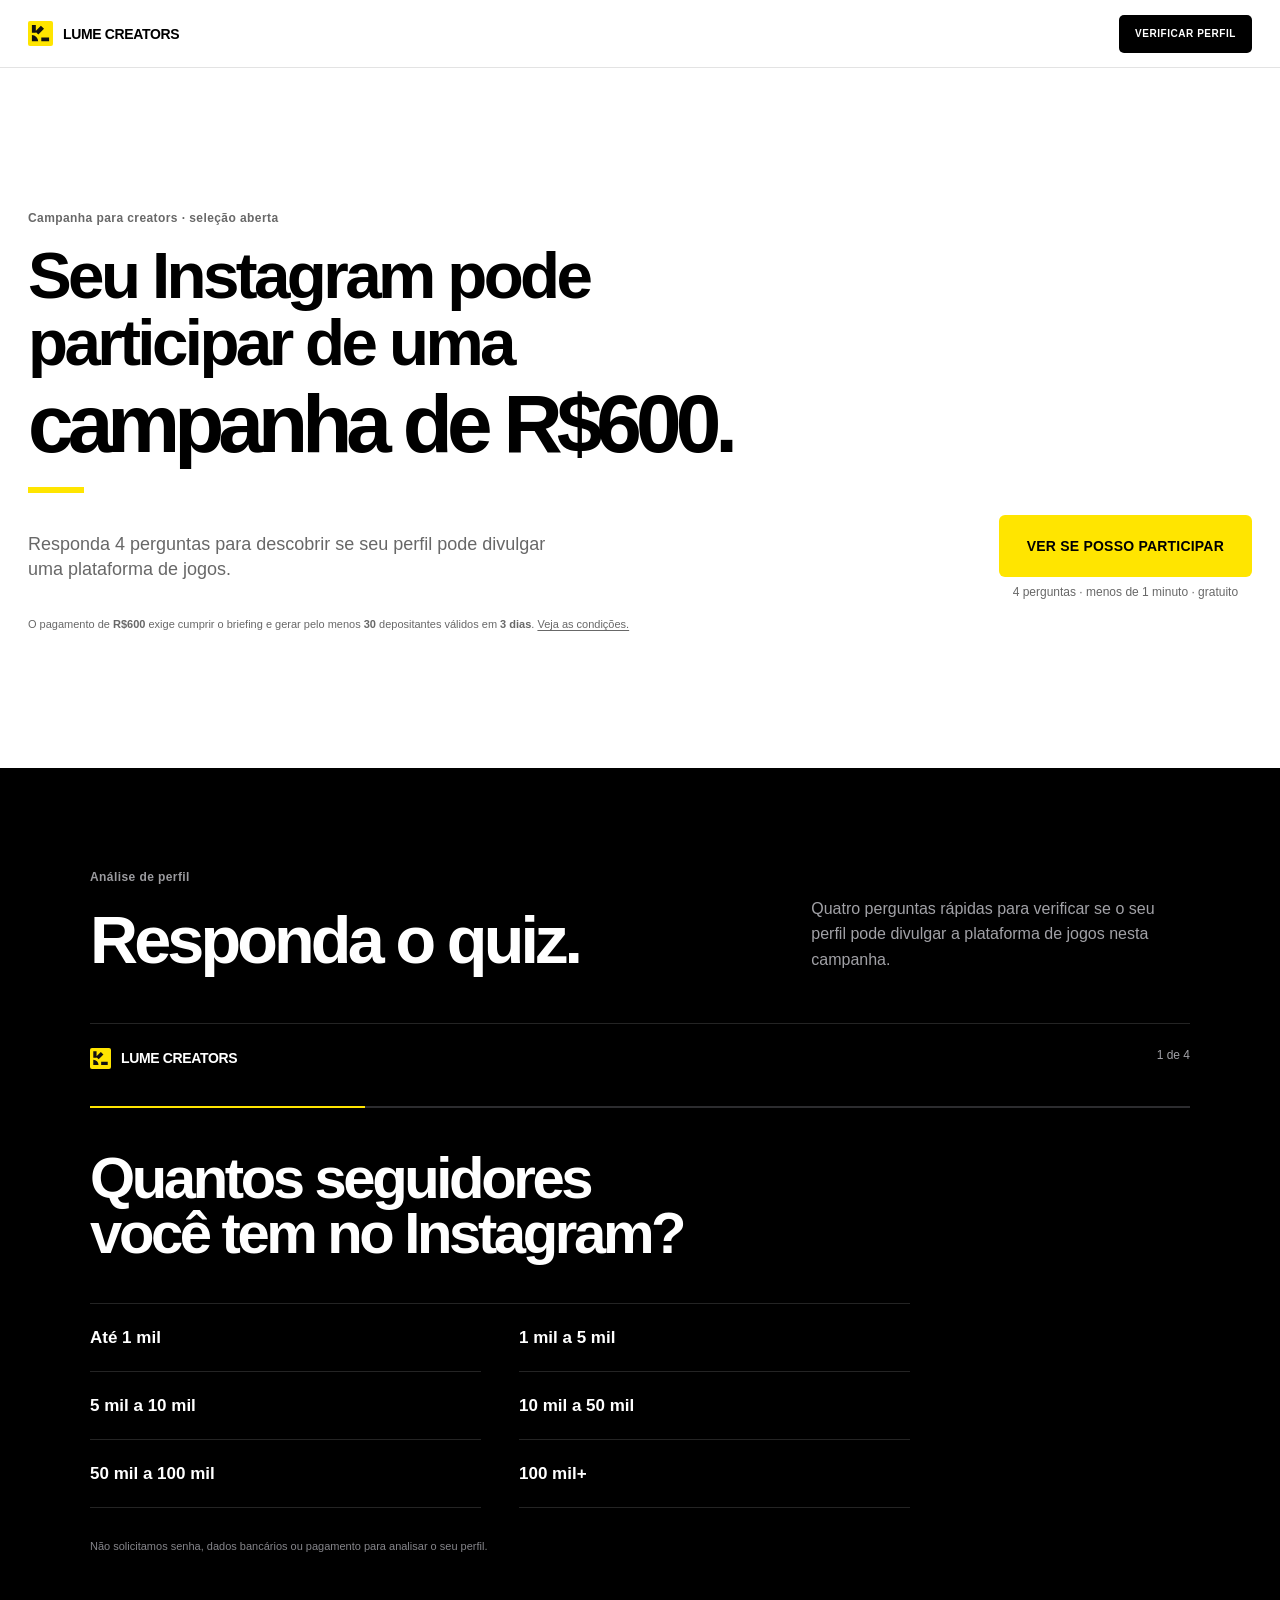
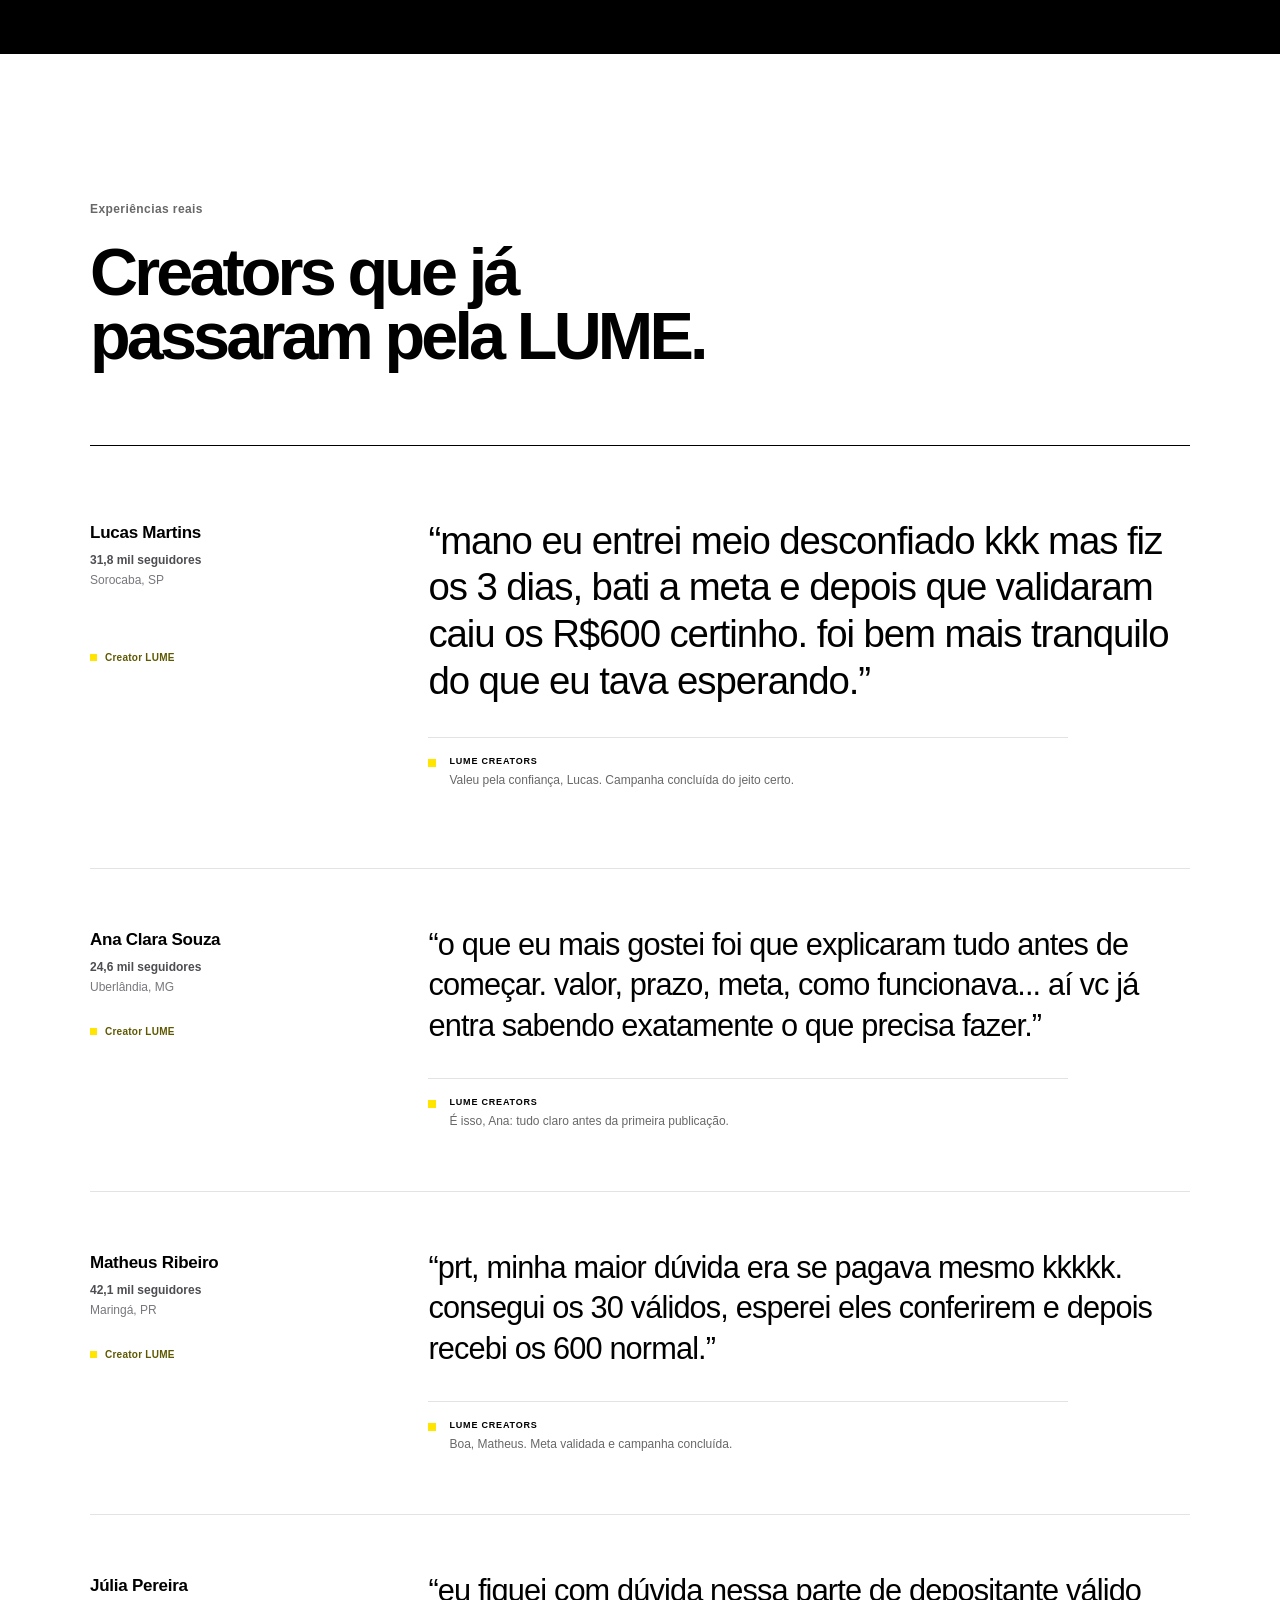
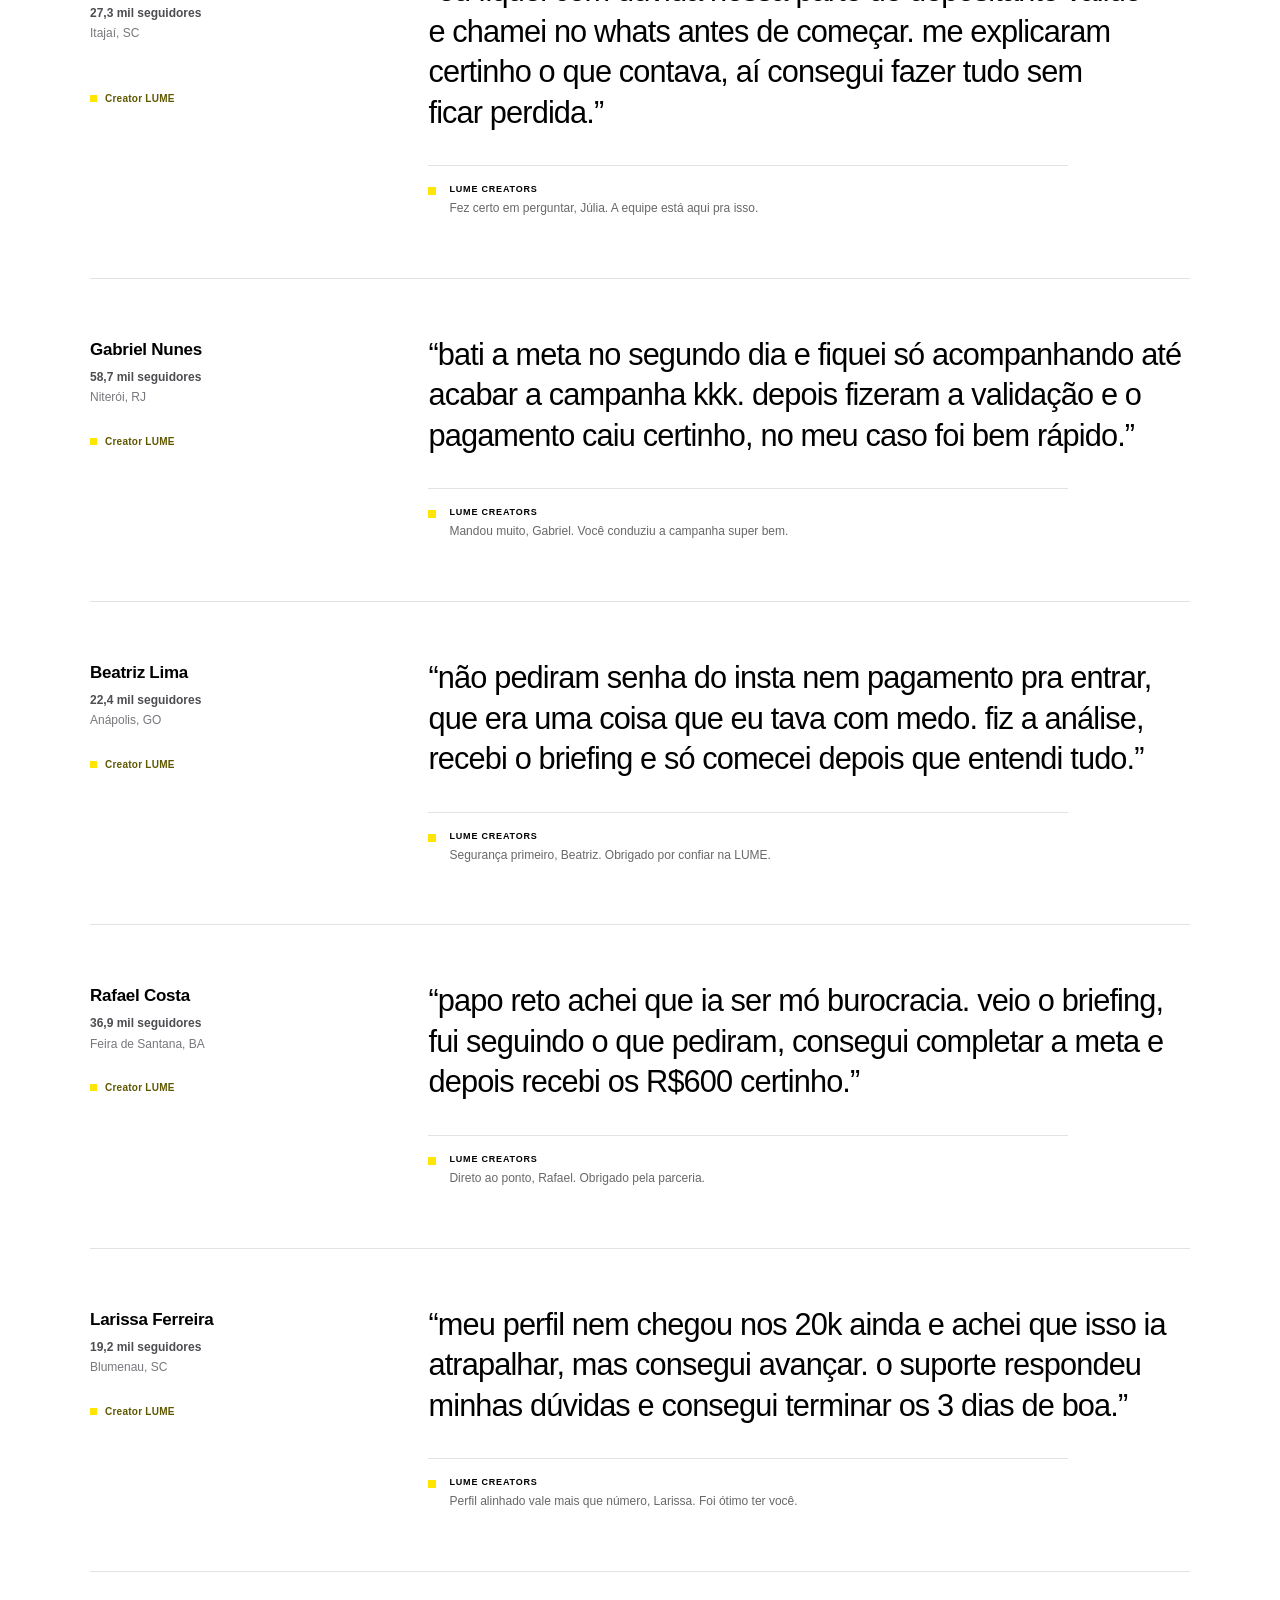
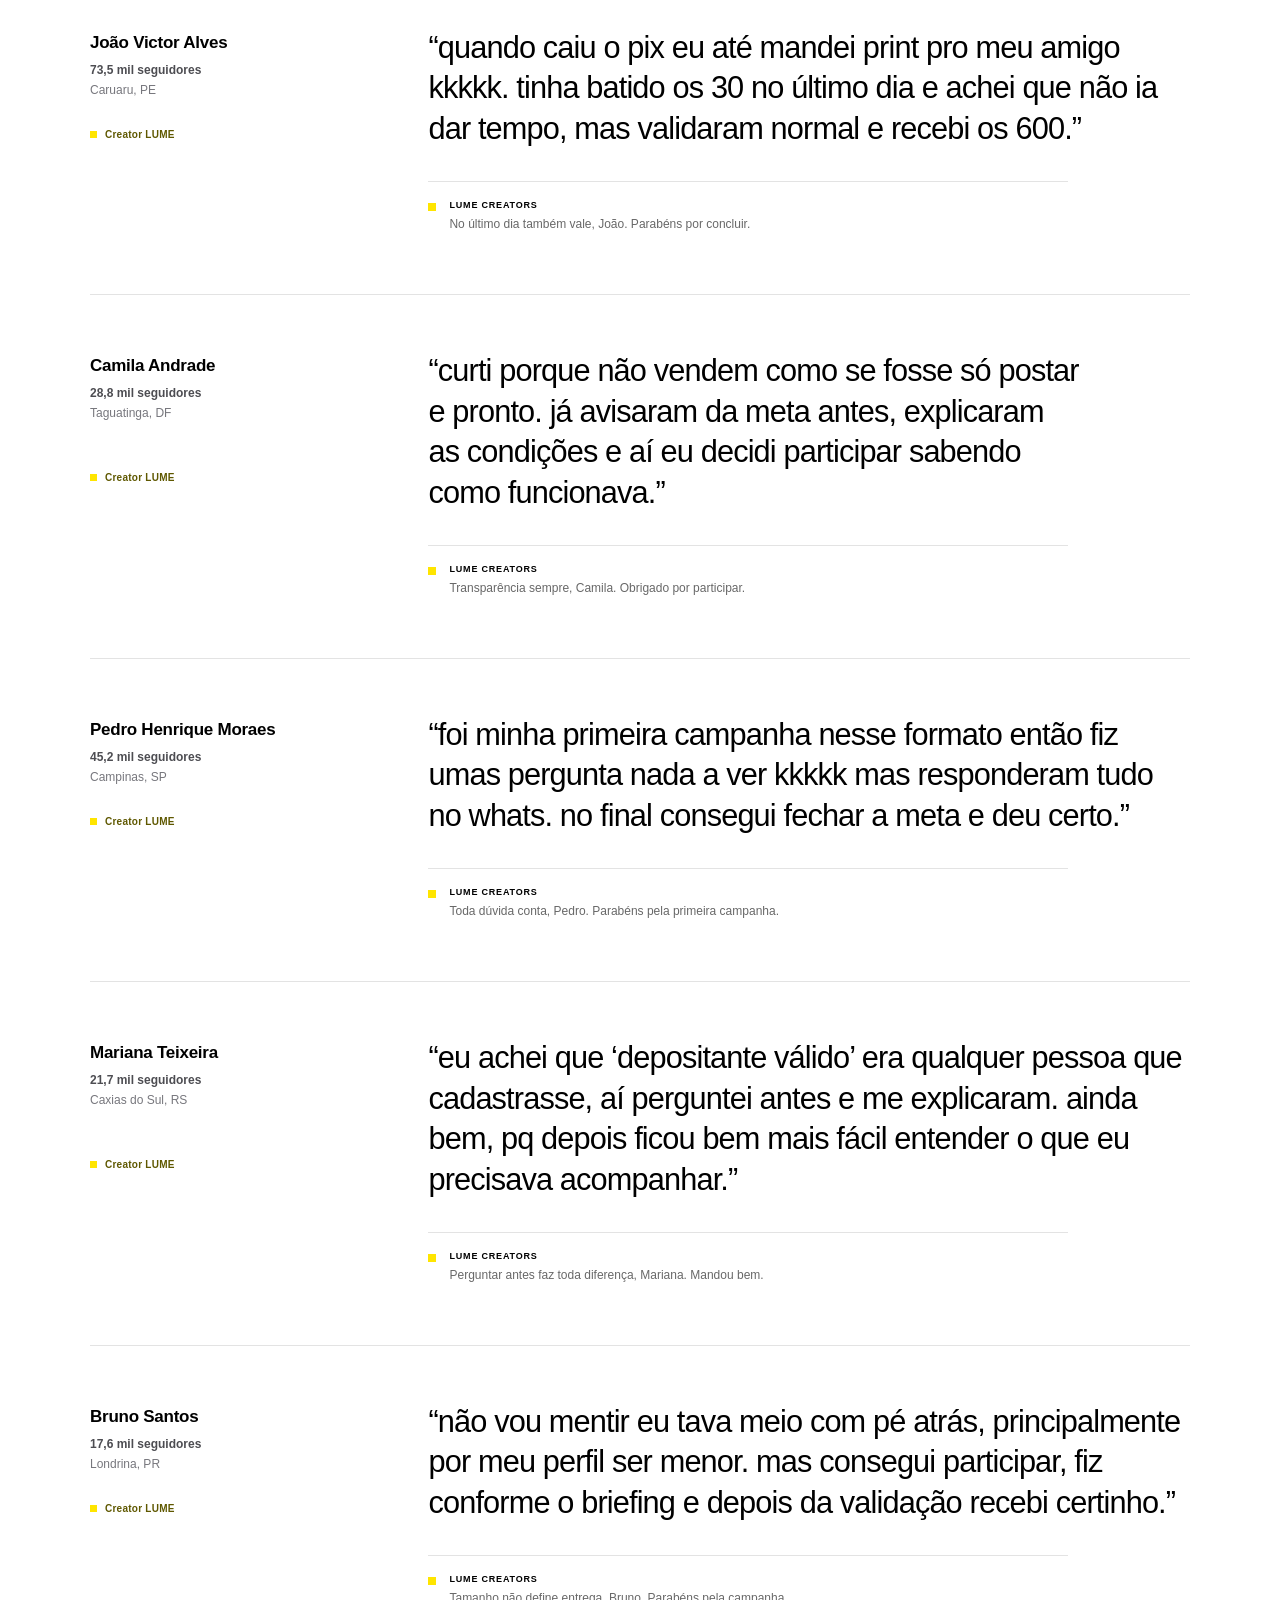
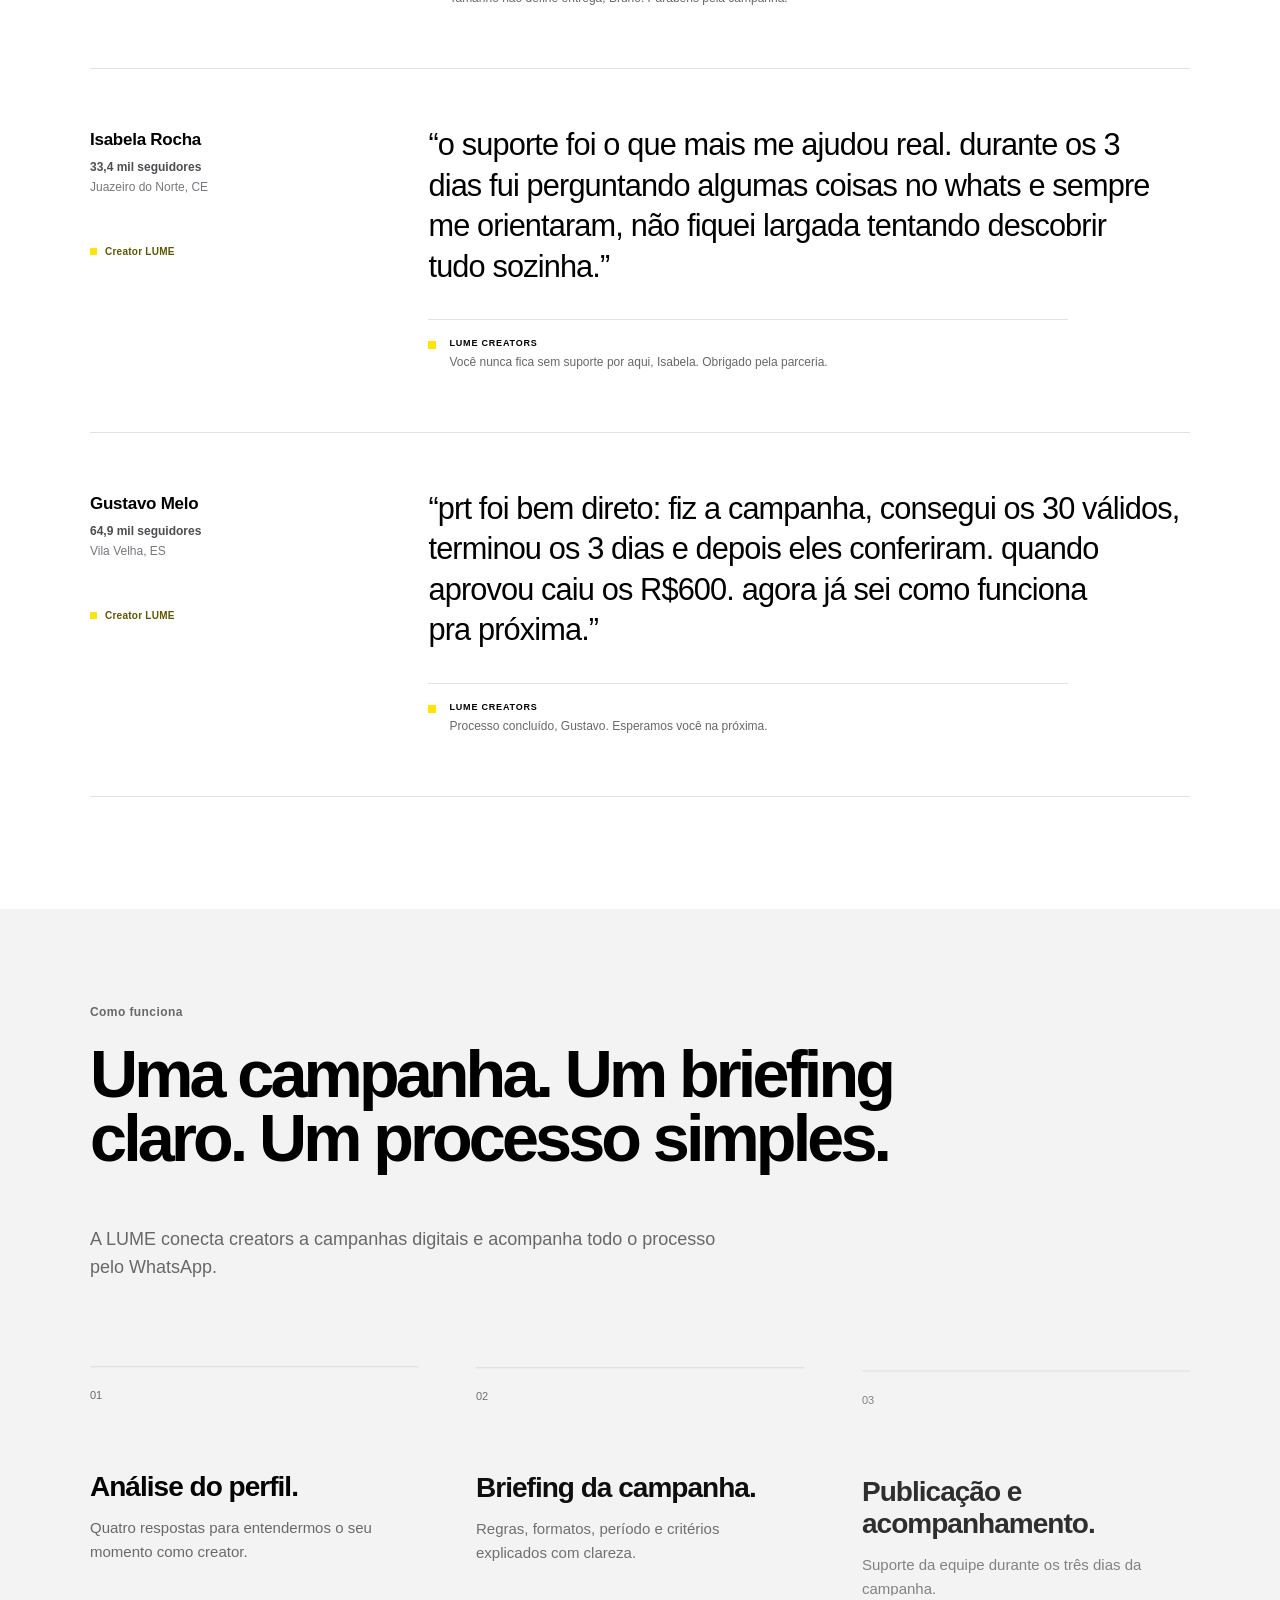
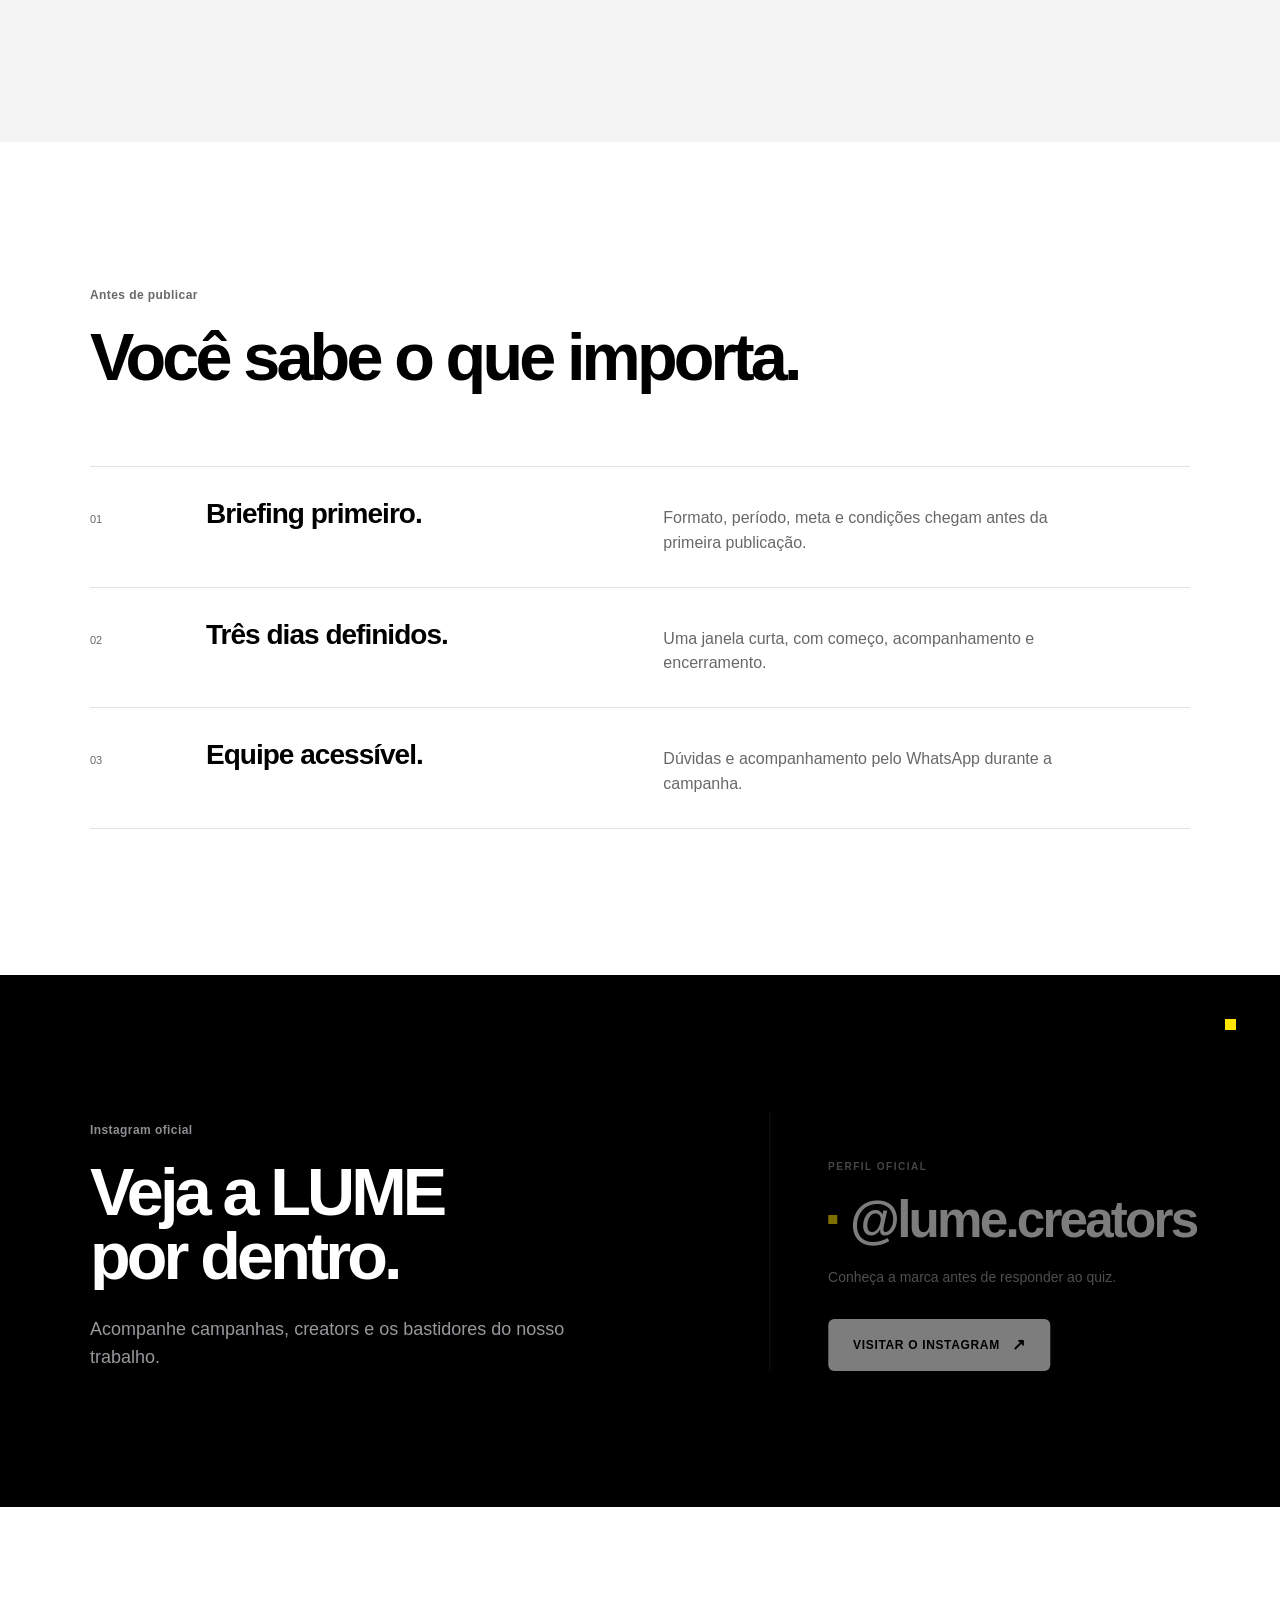
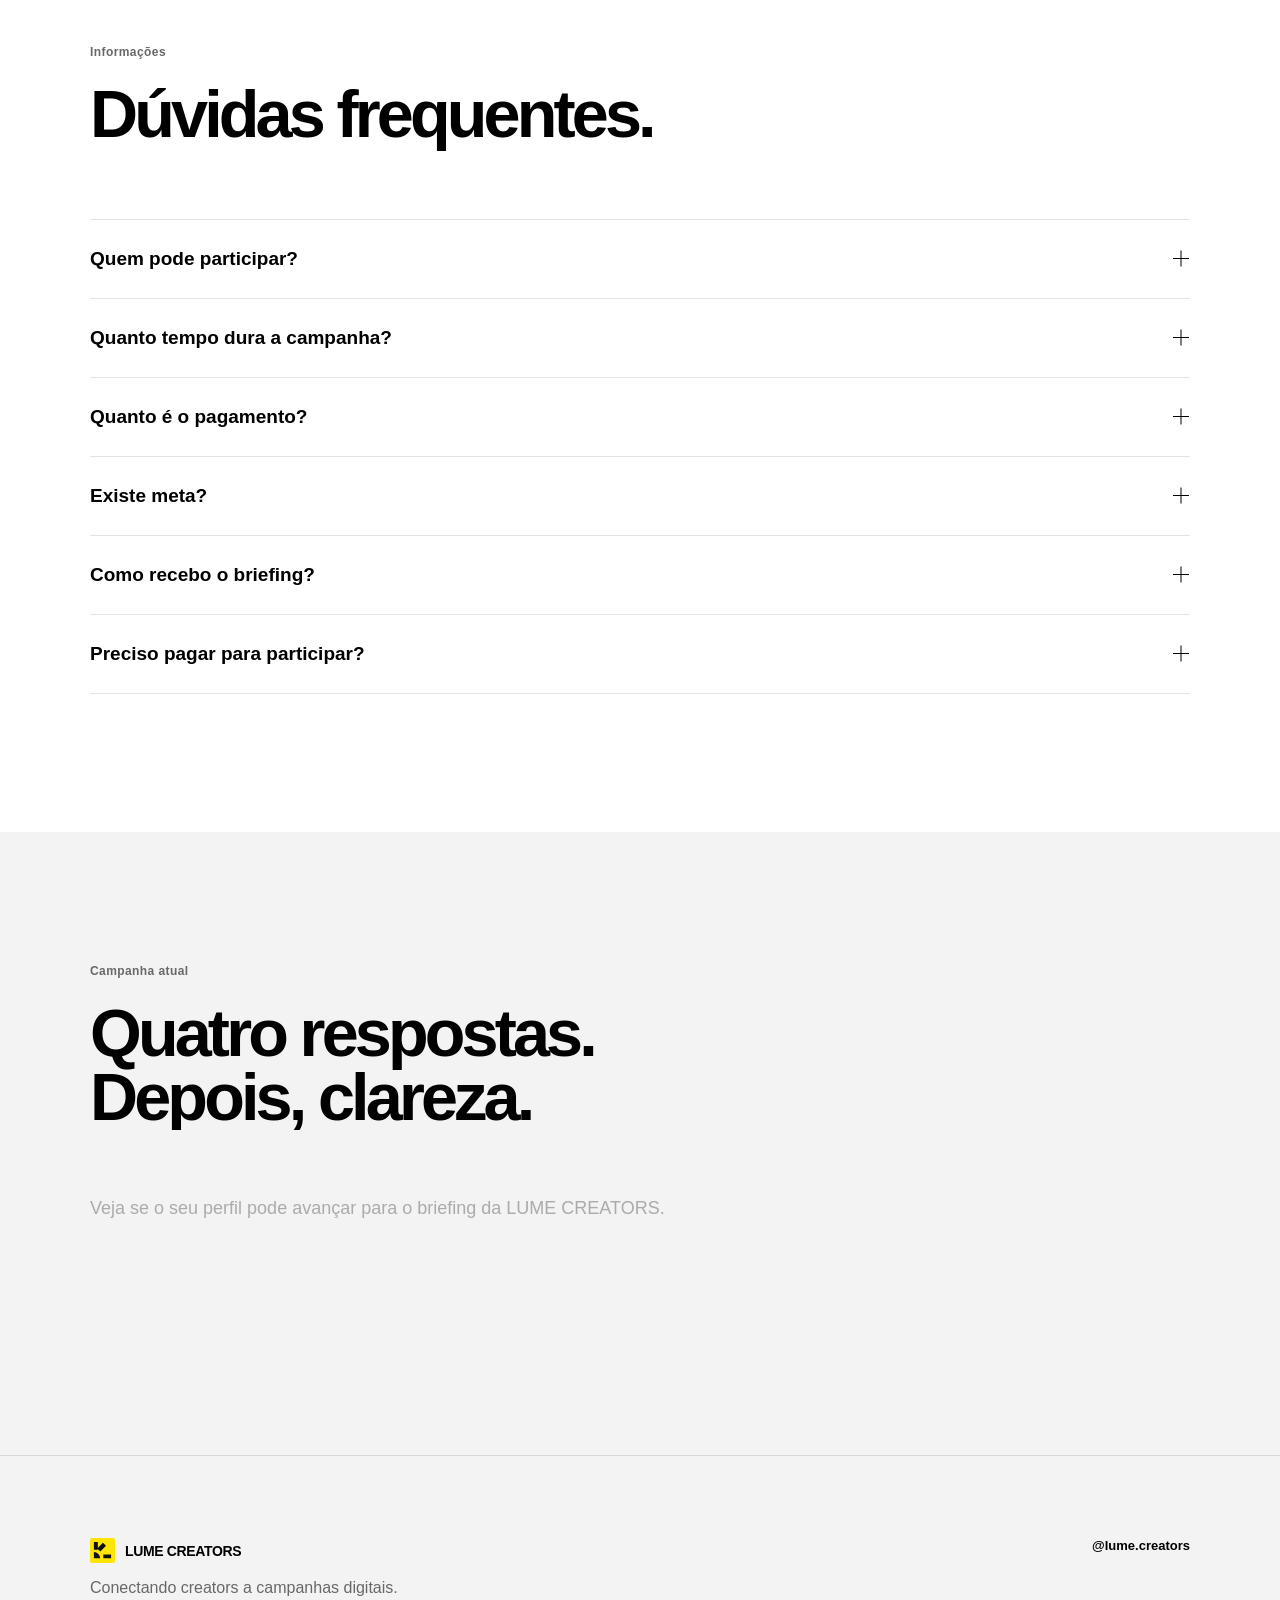
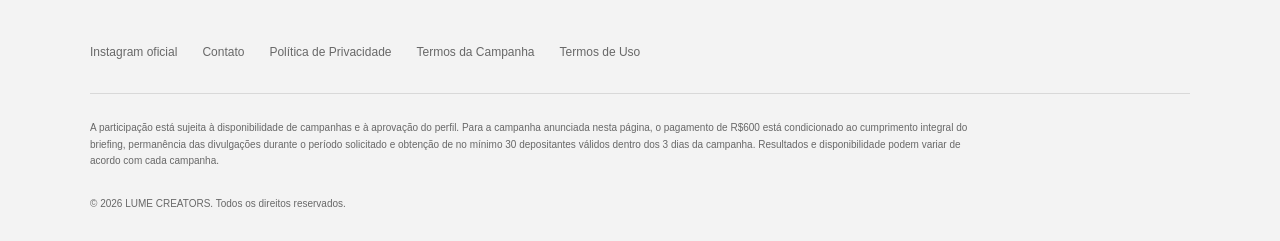
==== commit 48738aa1: "Keep quiz focus on CTA until opened" ====
--- a/index.html
+++ b/index.html
@@ -254,6 +254,6 @@
 
   <div class="toast" id="toast" role="status" aria-live="polite"></div>
   <script src="feedback-data.js?v=20260922" defer></script>
-  <script src="app.js?v=20260925-conversao1" defer></script>
+  <script src="app.js?v=20260925-conversao2" defer></script>
 </body>
 </html>
